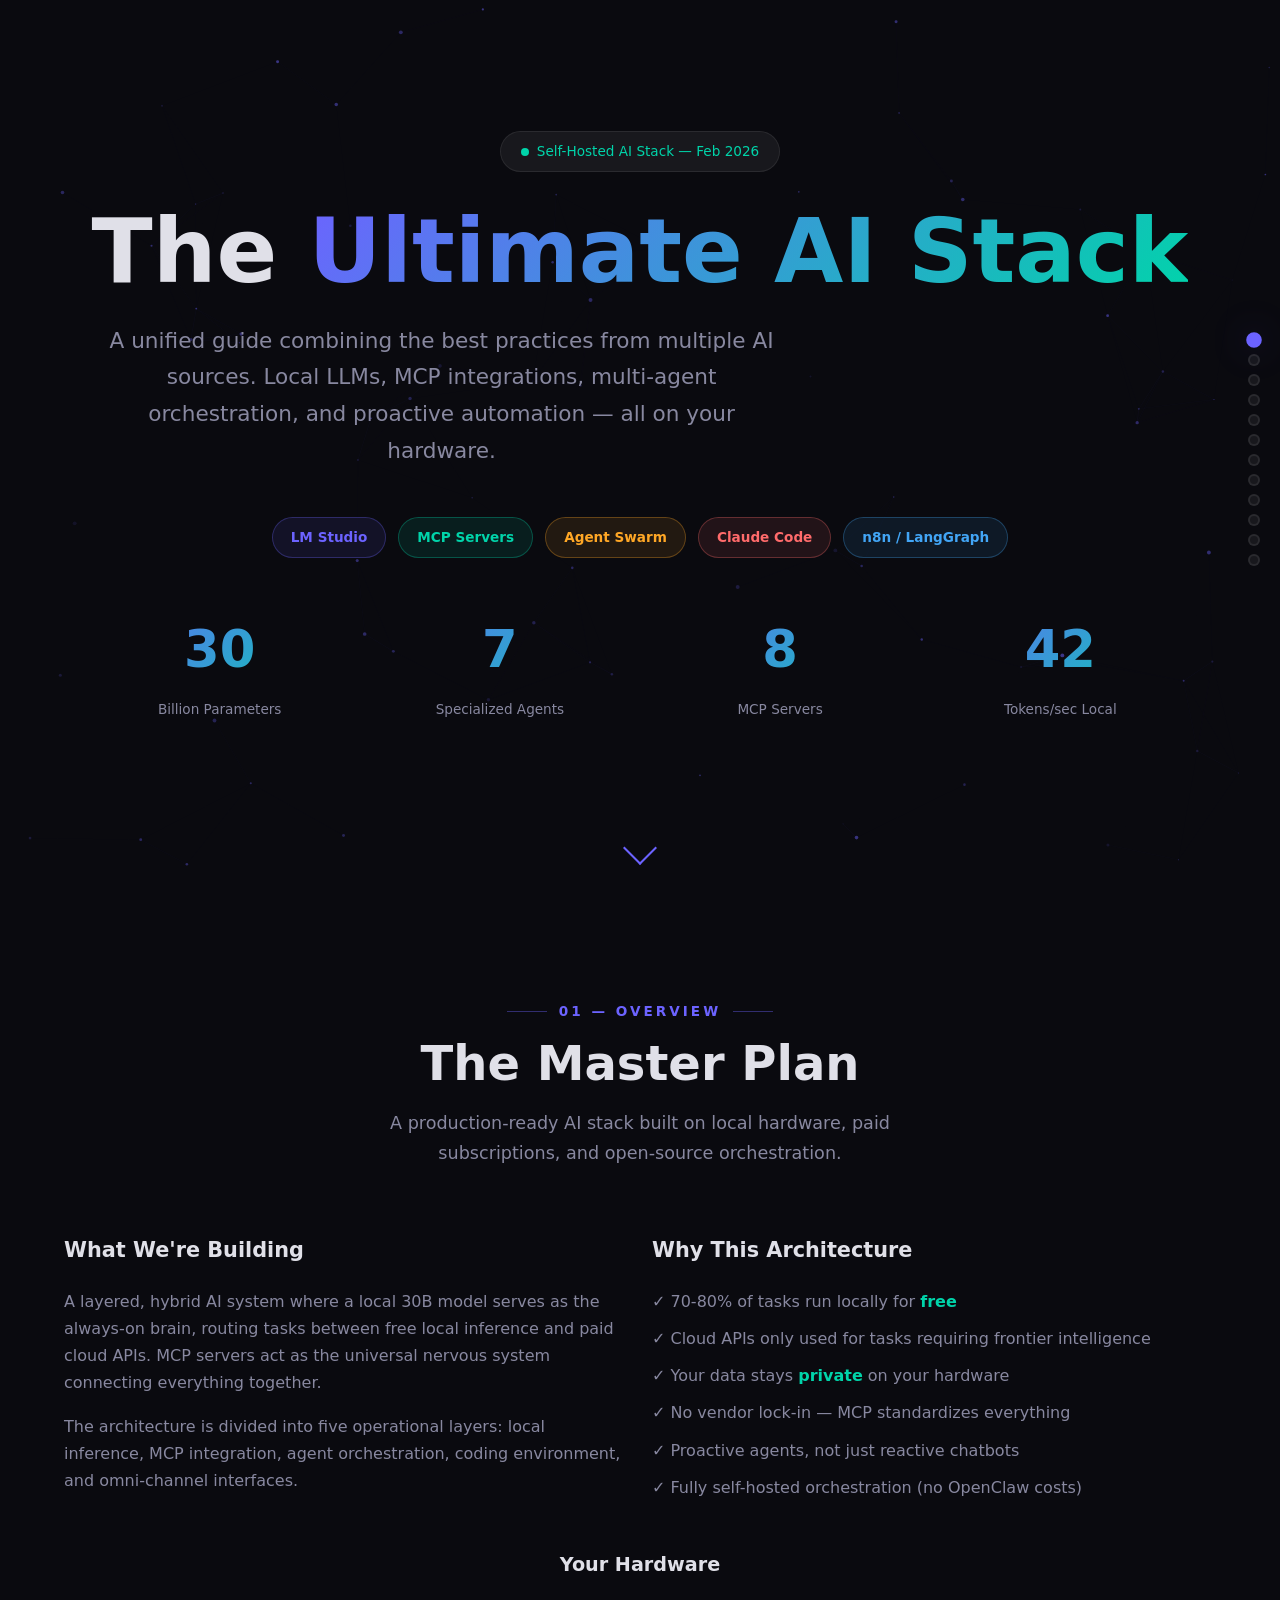
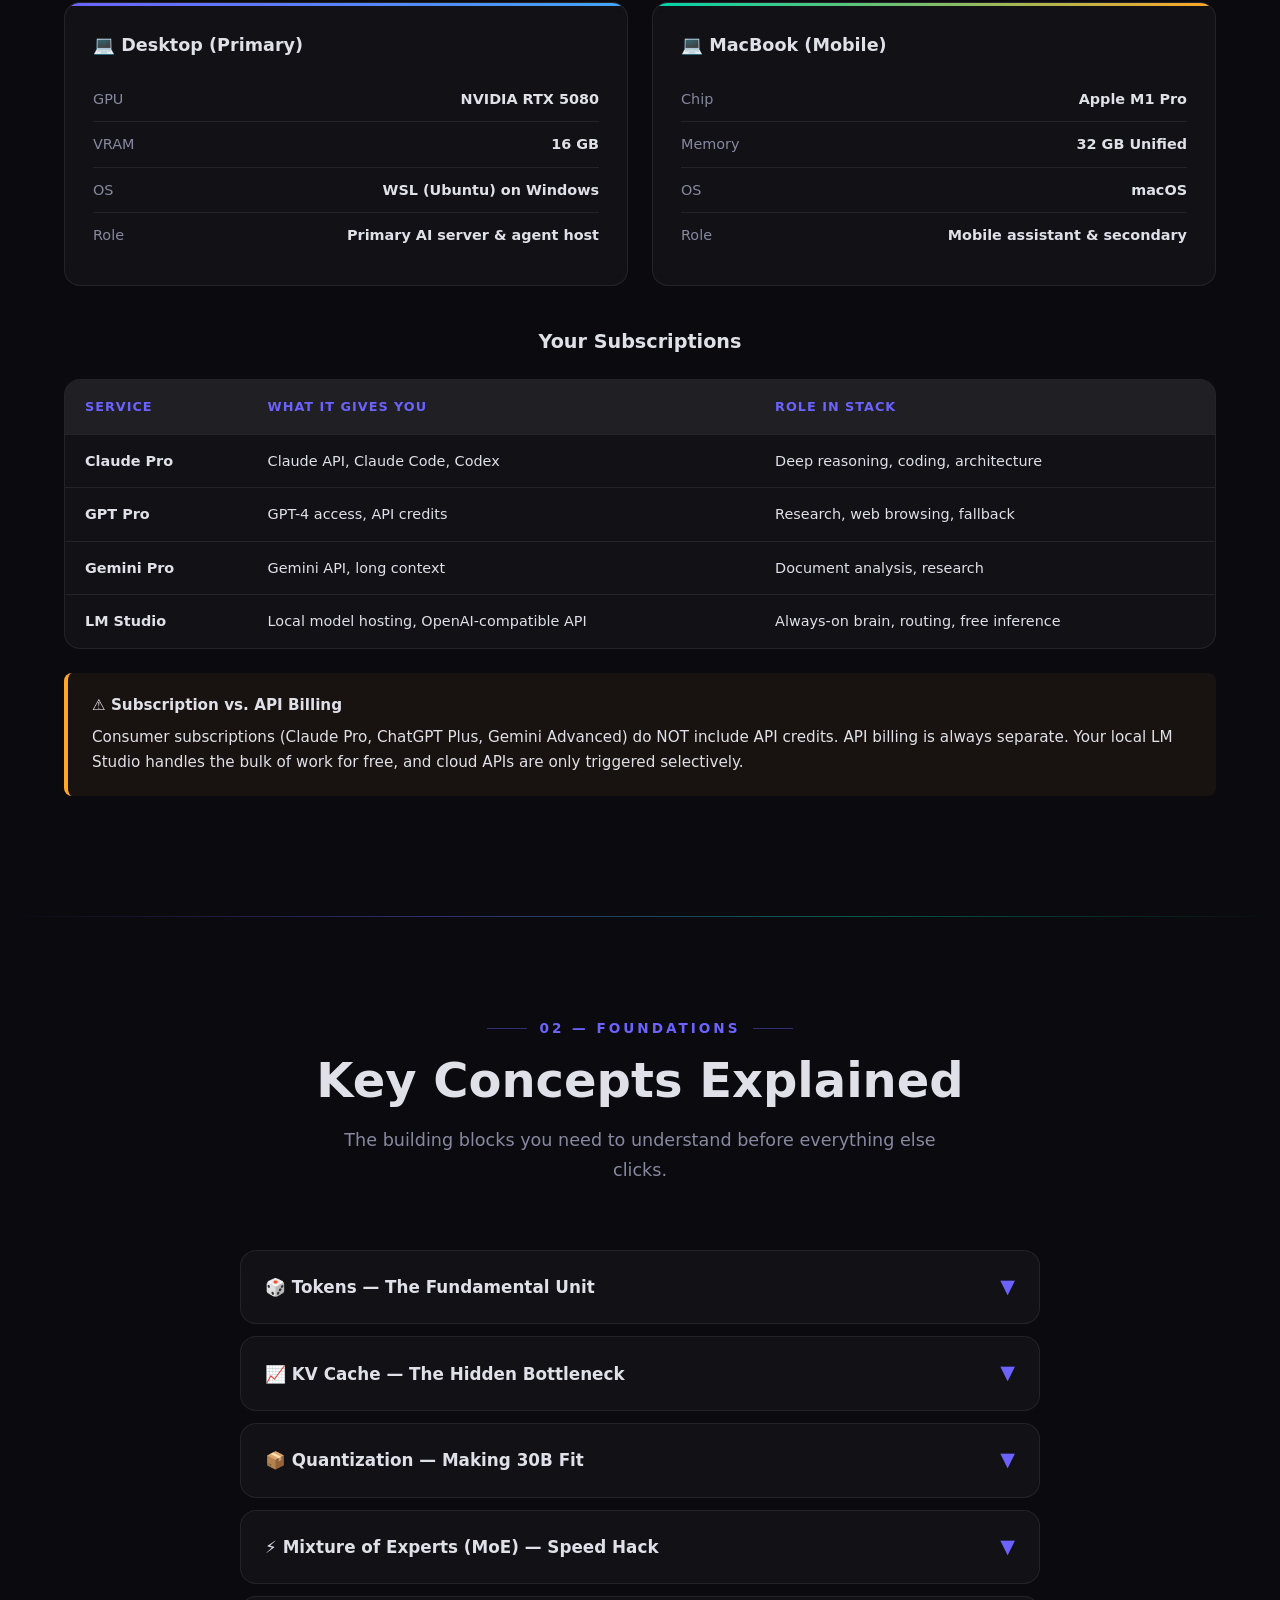
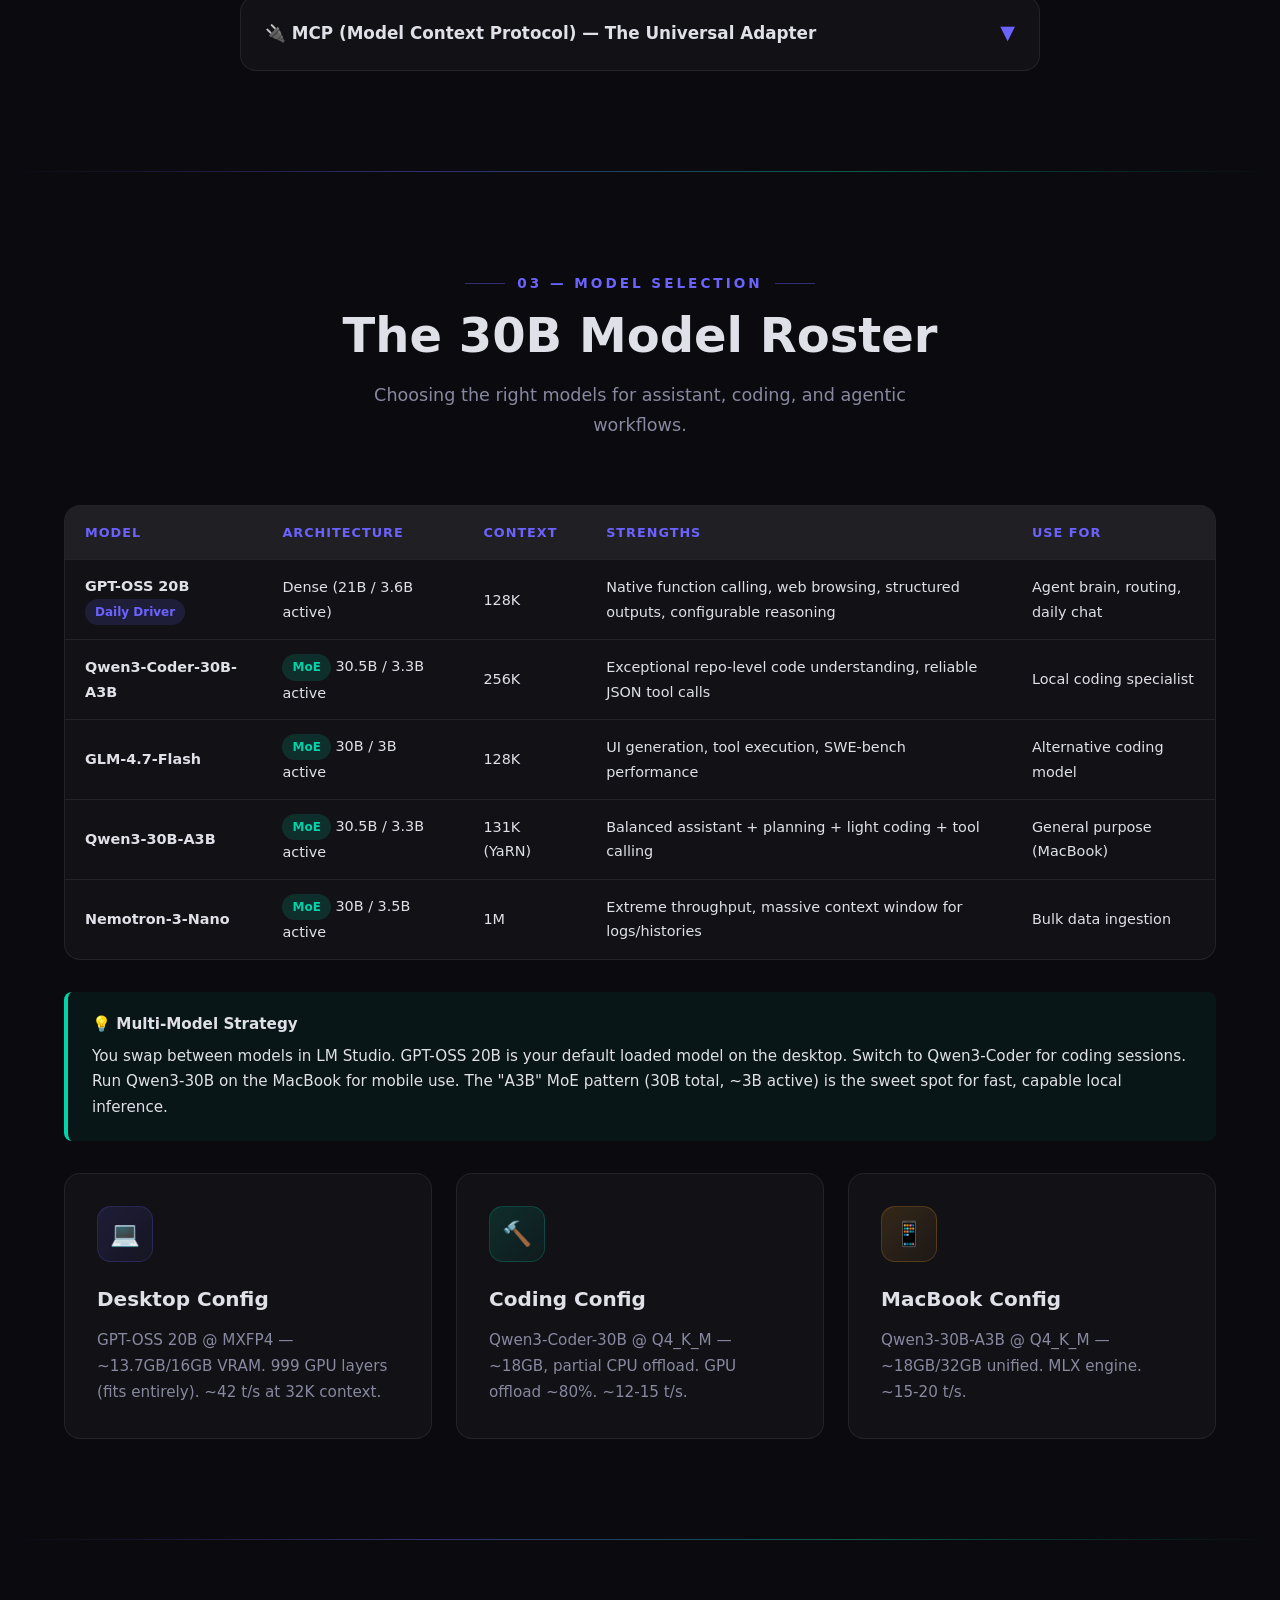
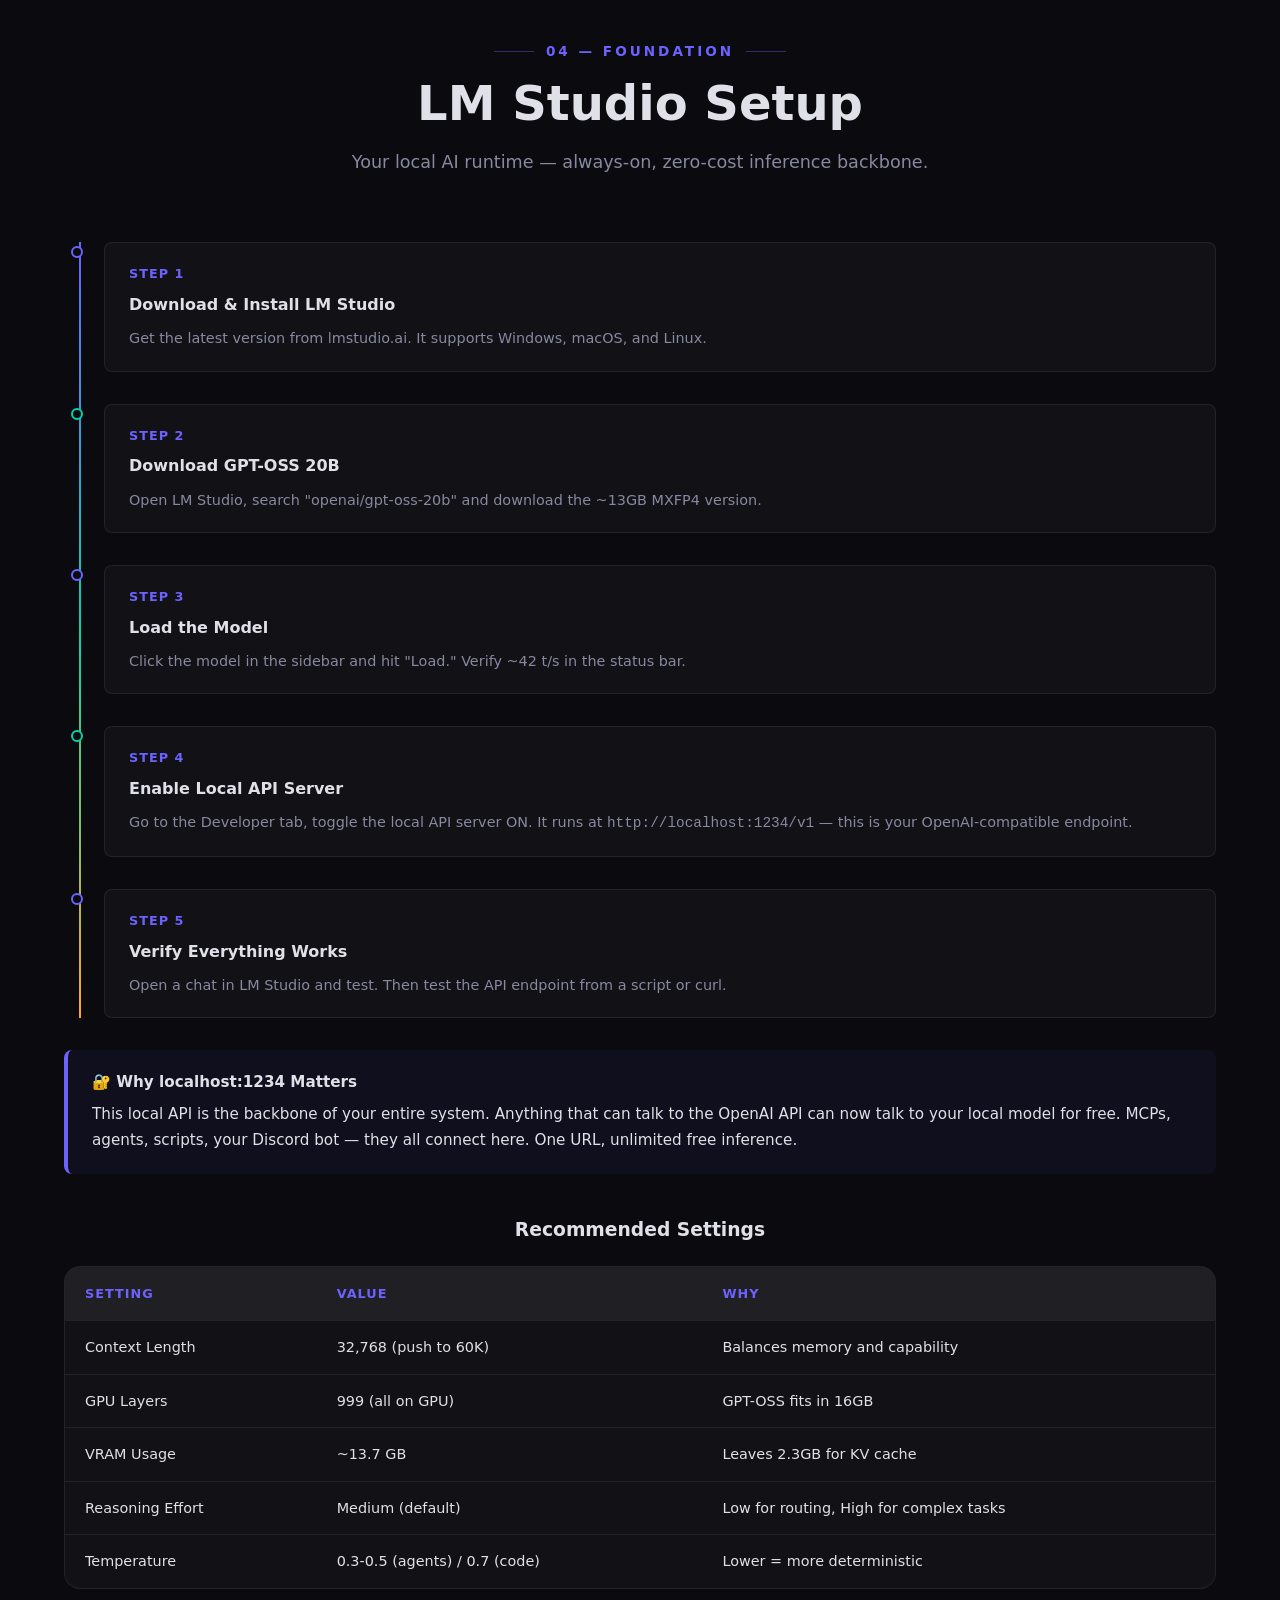
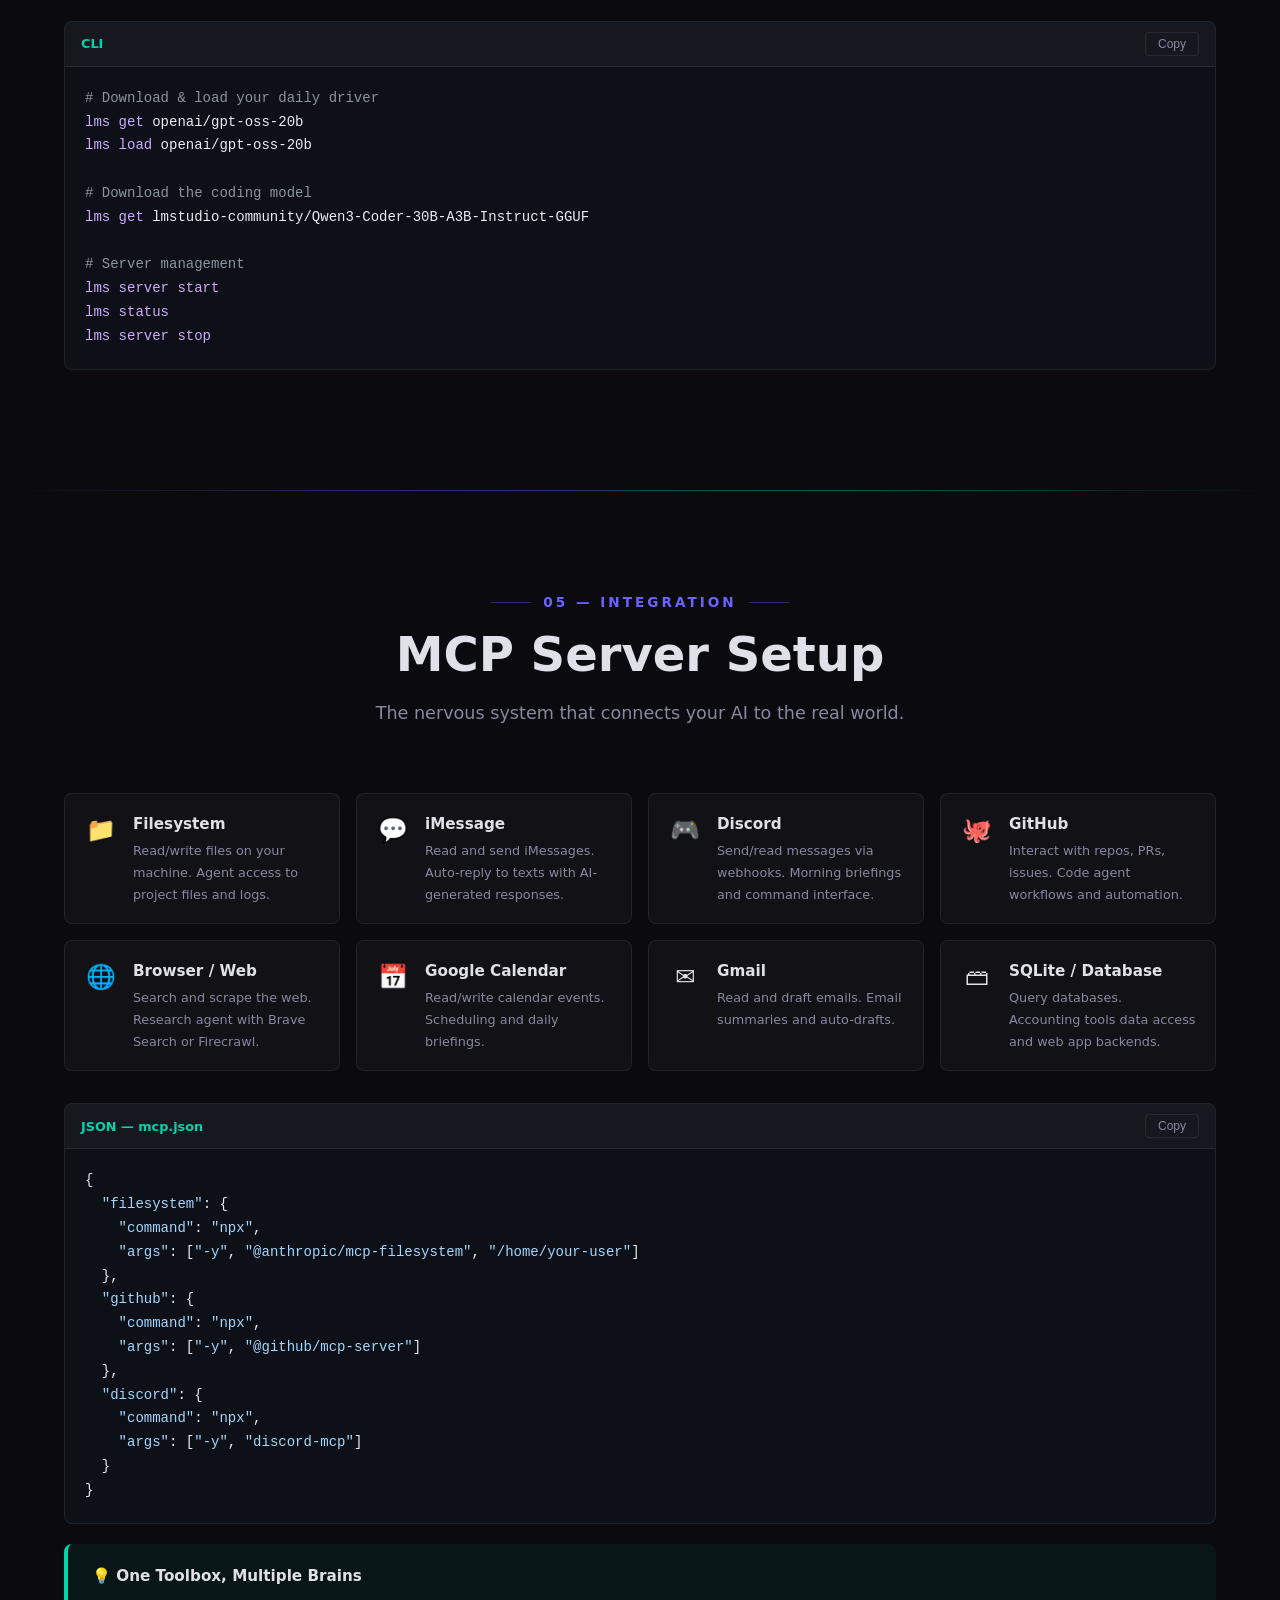
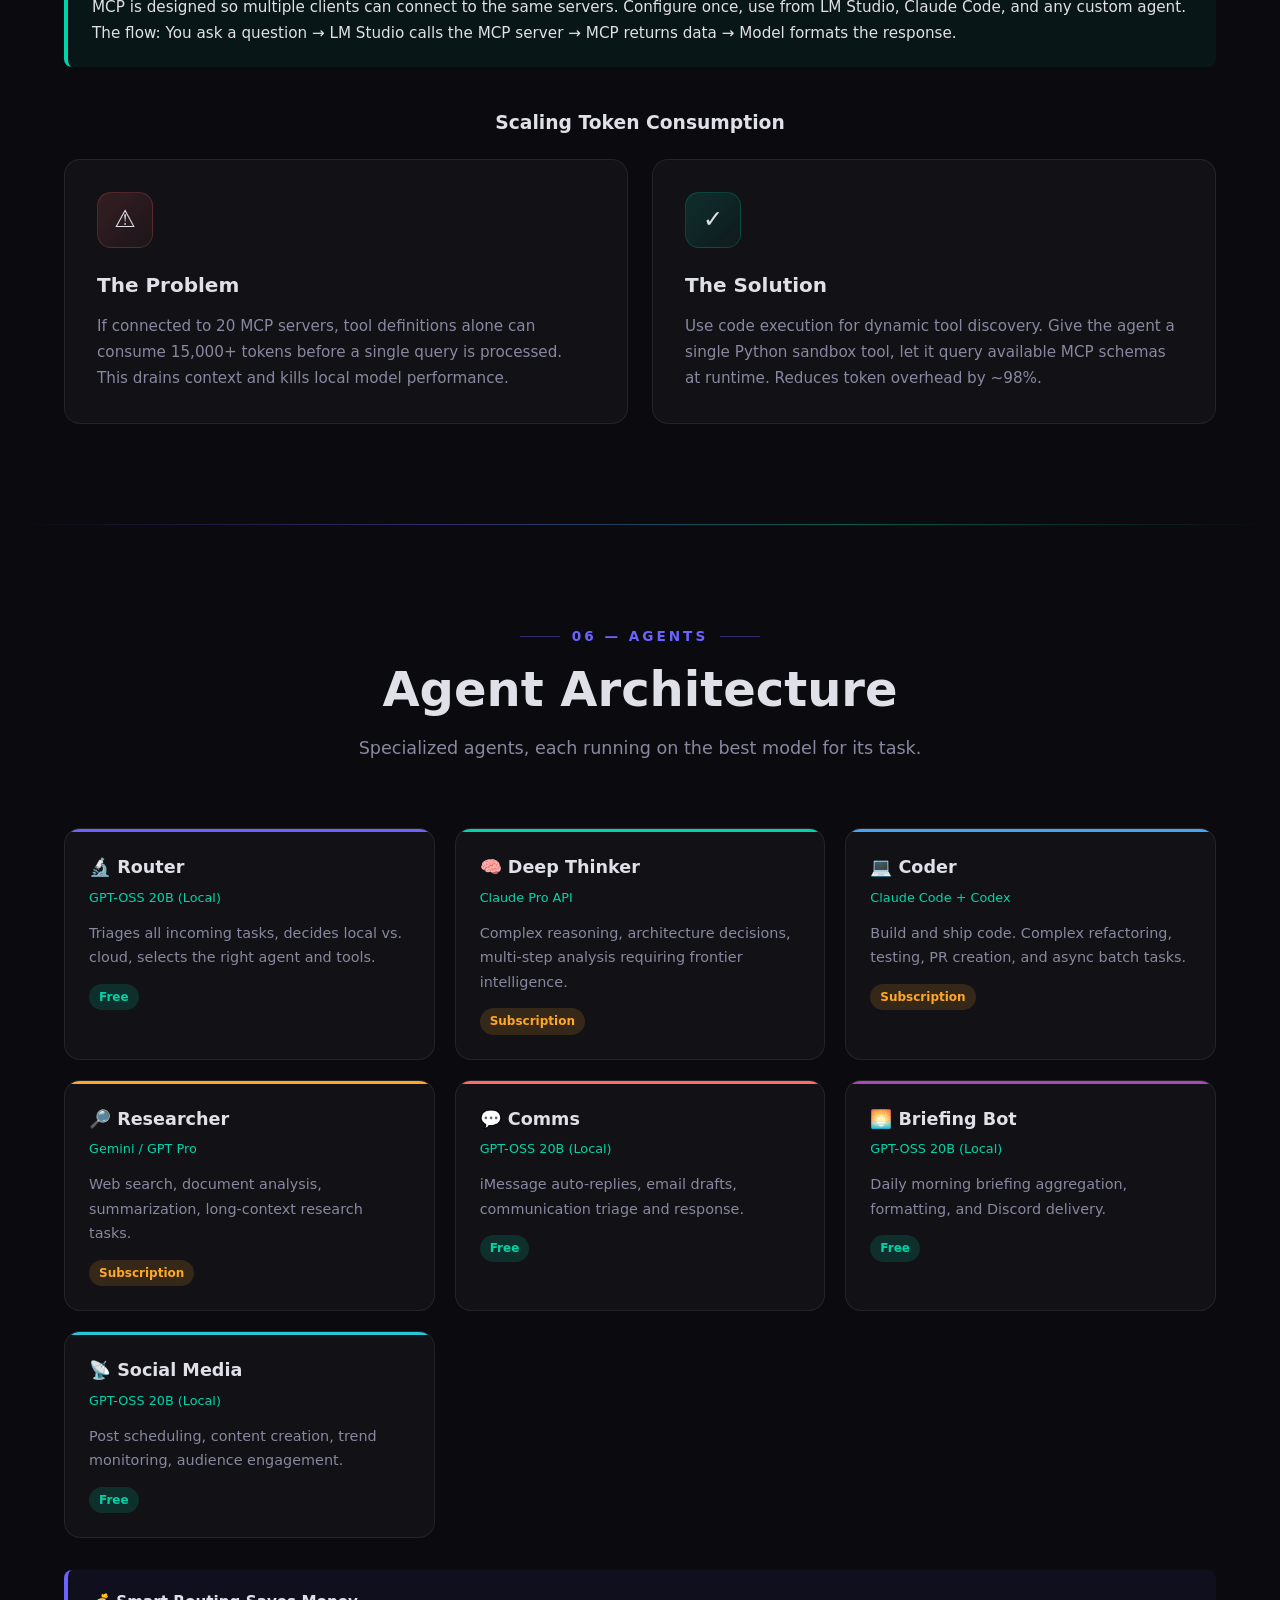
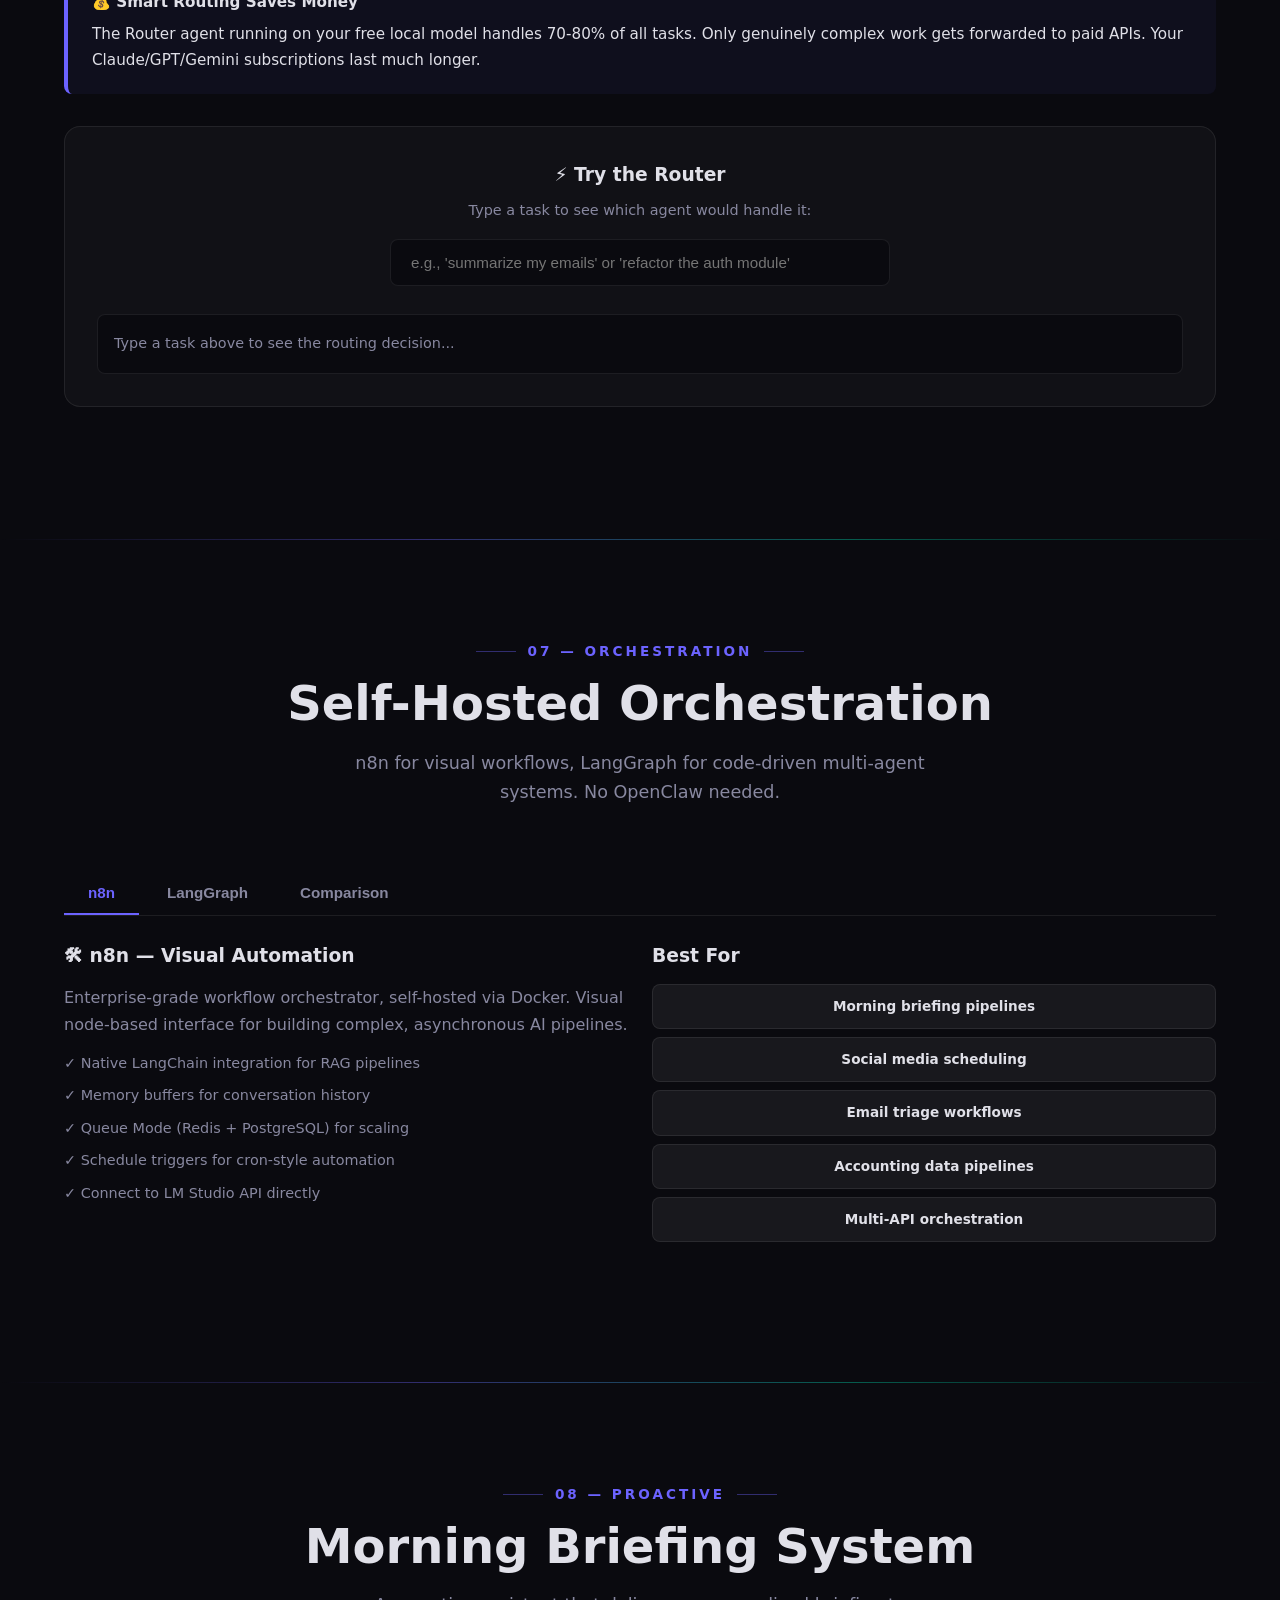
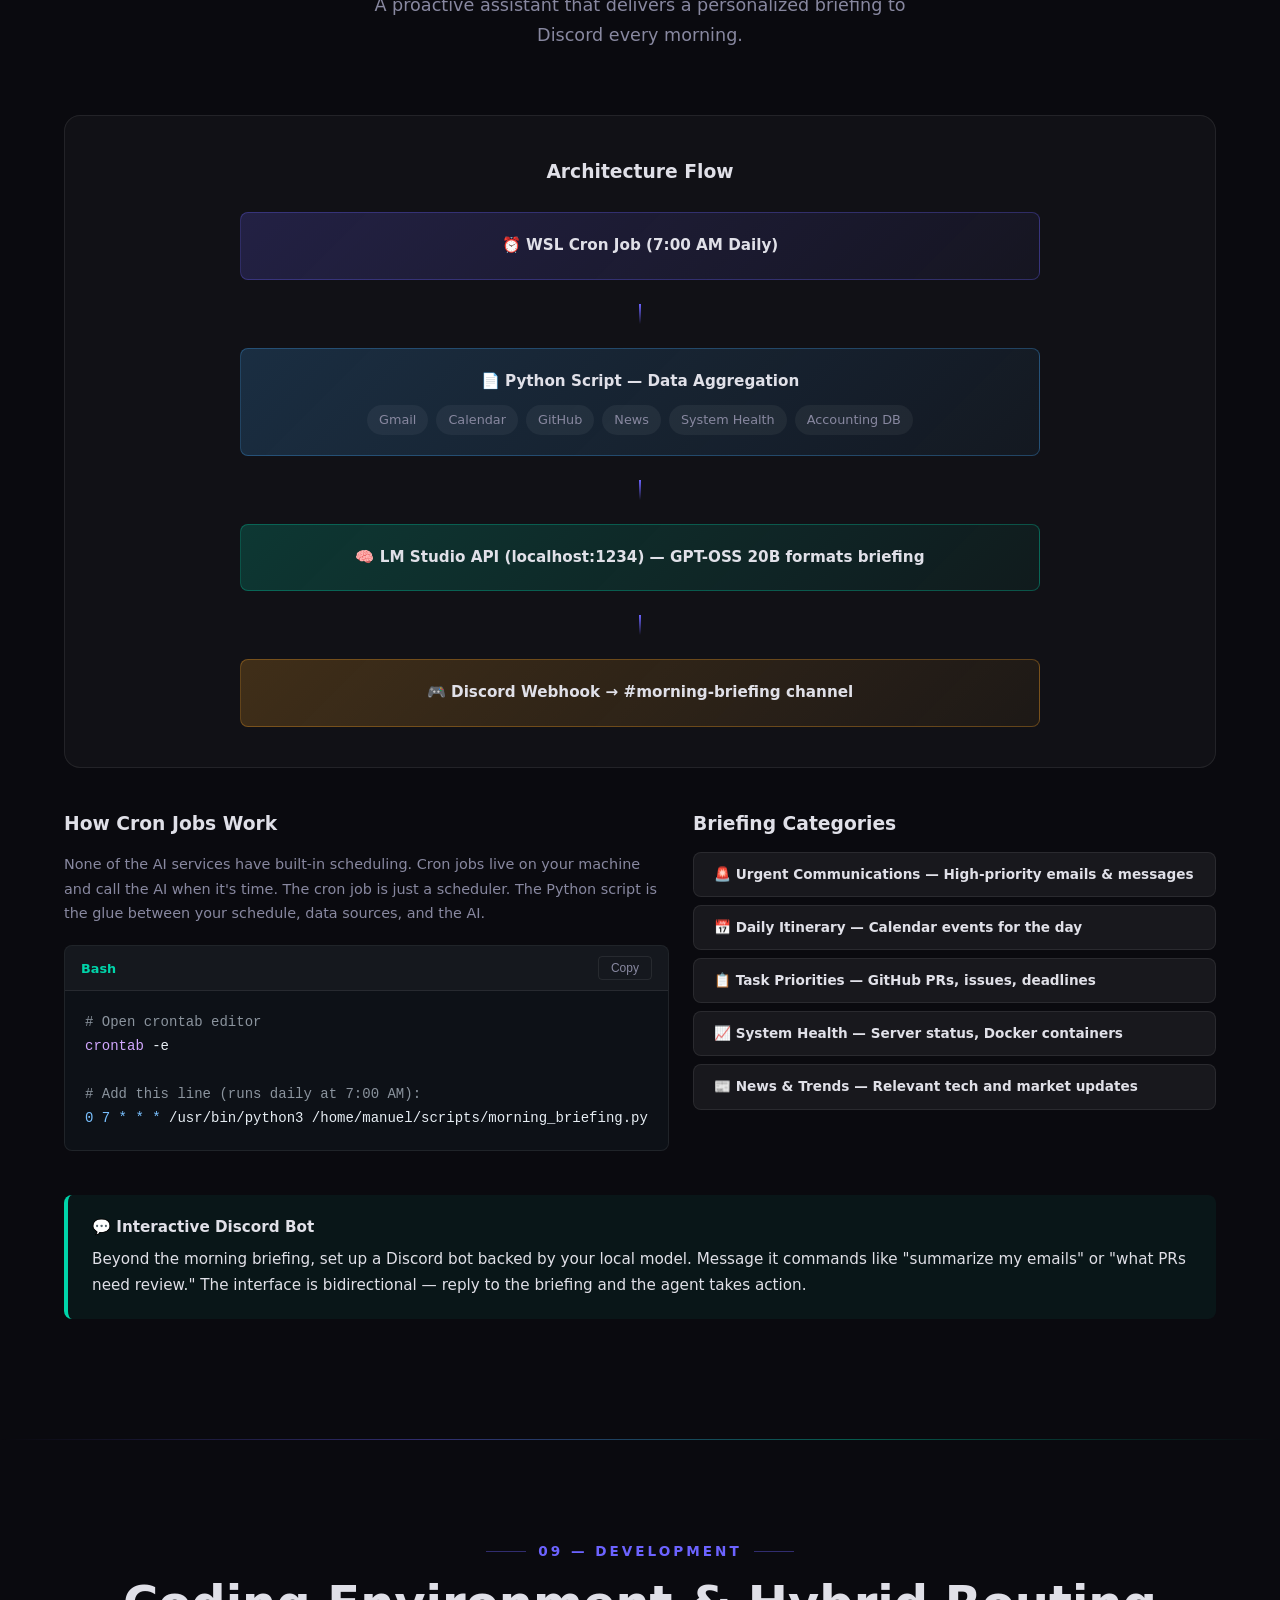
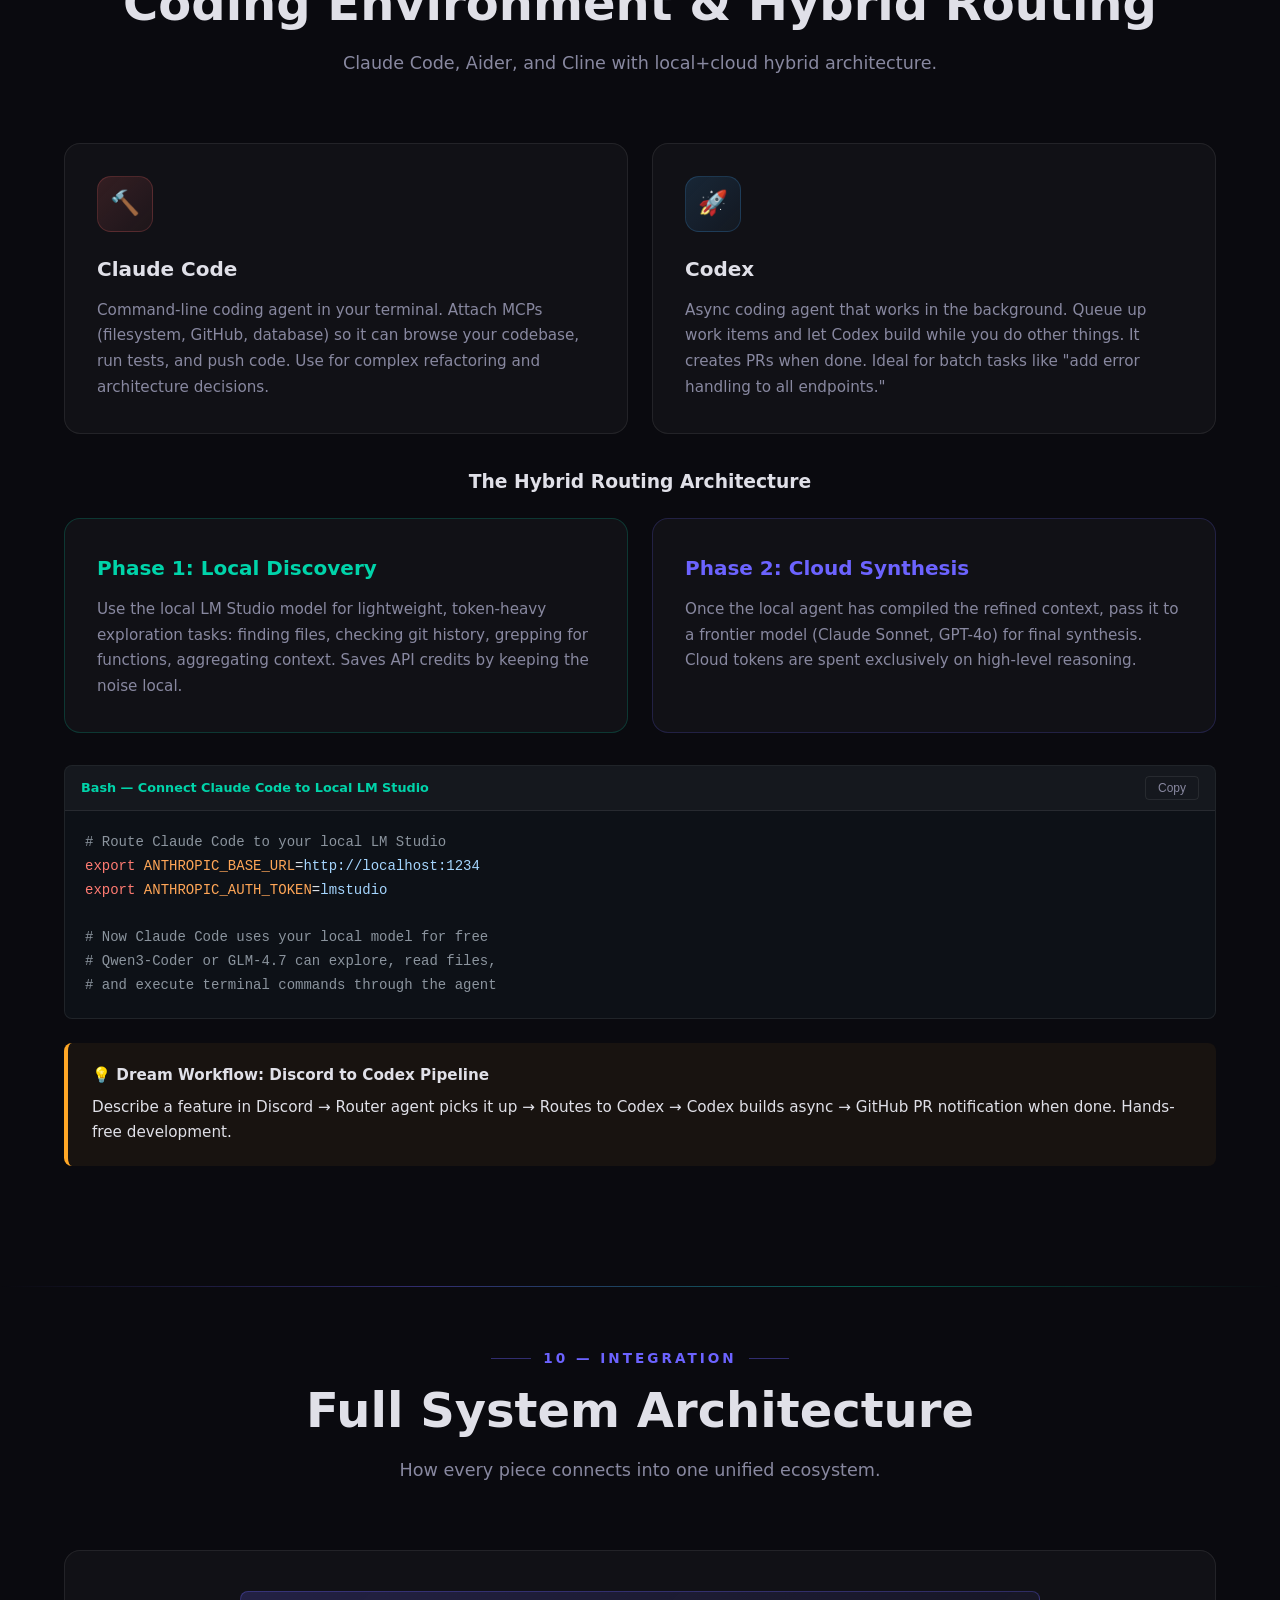
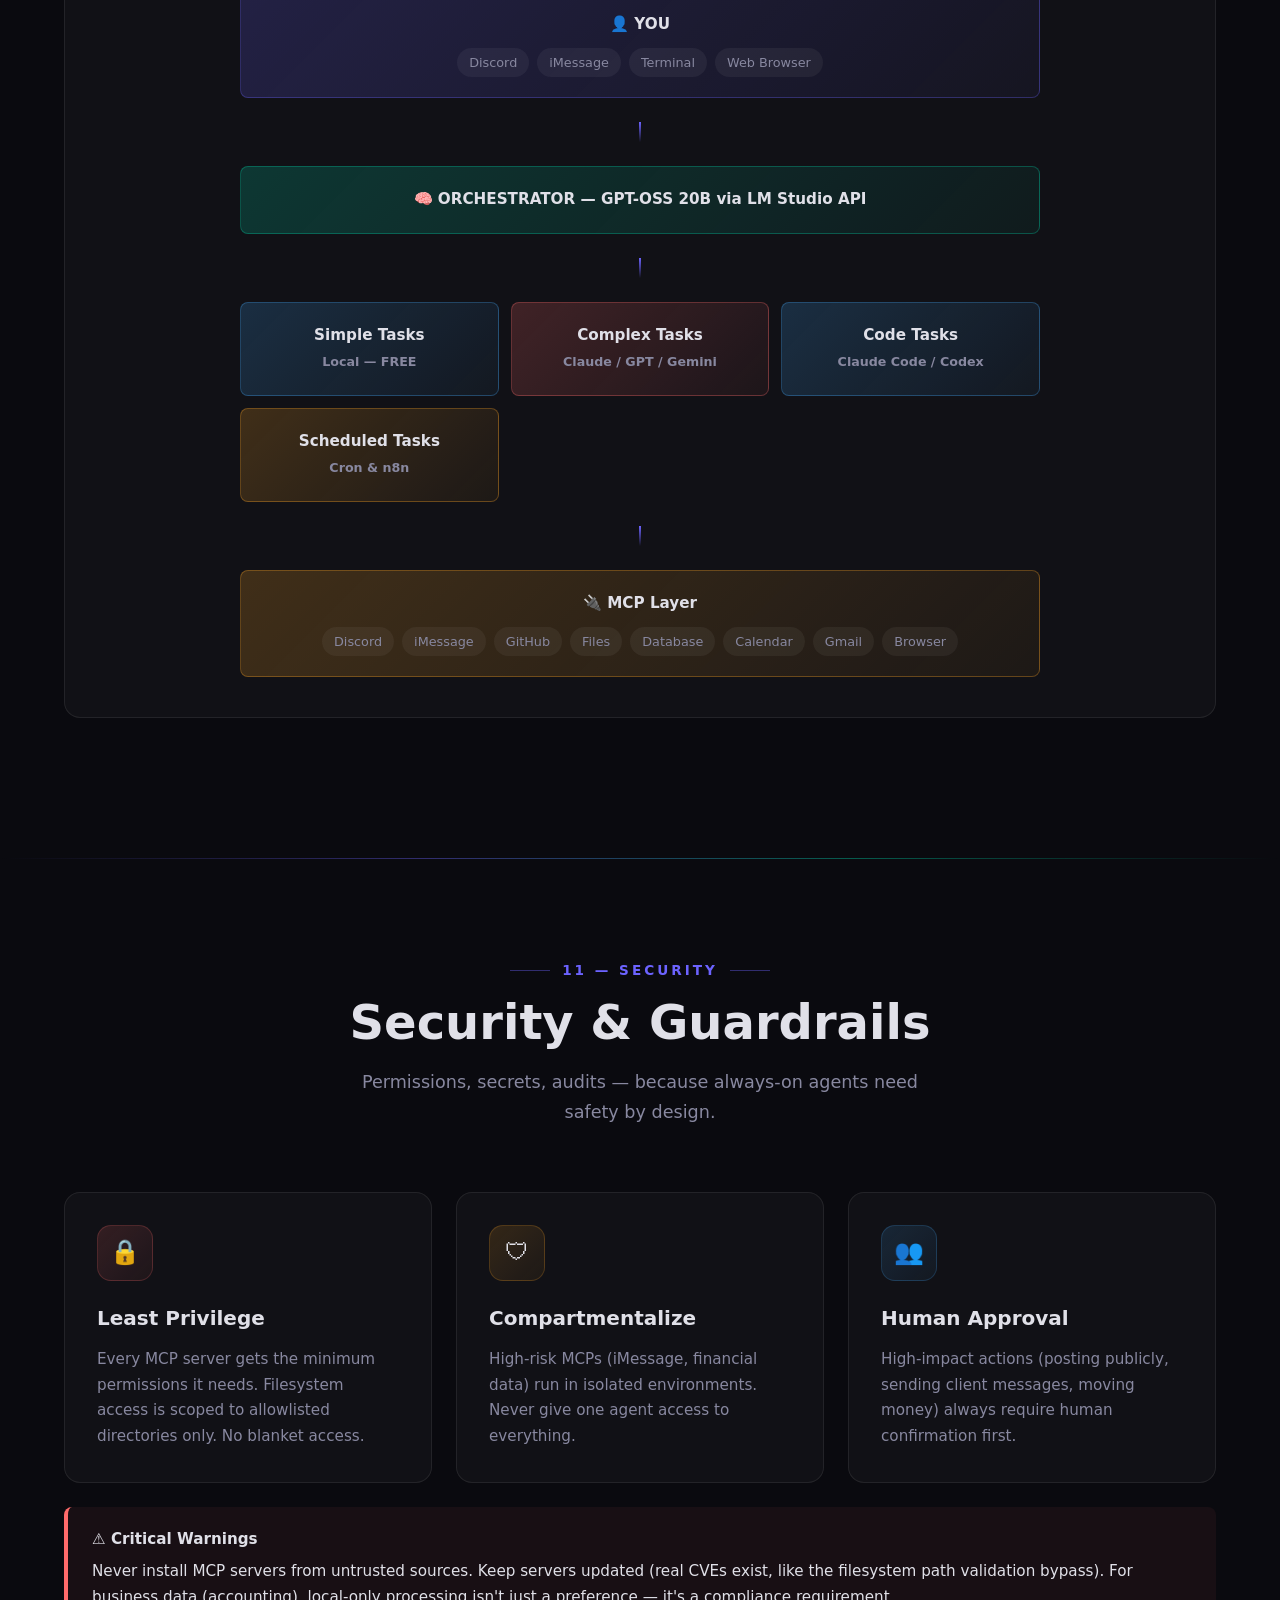
==== index.html @ a130aeb0 "Fixed html file naming preventing viewing" ====
<!DOCTYPE html>
<html lang="en">
<head>
<meta charset="UTF-8">
<meta name="viewport" content="width=device-width, initial-scale=1.0">
<title>The Ultimate AI Stack | LM Studio + MCP + Agents</title>
<style>
/* ===== RESET & BASE ===== */
*, *::before, *::after { margin: 0; padding: 0; box-sizing: border-box; }
:root {
  --bg: #0a0a0f;
  --bg2: #12121a;
  --bg3: #1a1a2e;
  --surface: rgba(255,255,255,0.03);
  --surface2: rgba(255,255,255,0.06);
  --border: rgba(255,255,255,0.08);
  --text: #e0e0e8;
  --text-dim: #8888a0;
  --accent: #6c63ff;
  --accent2: #00d4aa;
  --accent3: #ff6b6b;
  --accent4: #ffa726;
  --accent5: #42a5f5;
  --glow: 0 0 30px rgba(108,99,255,0.3);
  --glow2: 0 0 30px rgba(0,212,170,0.3);
  --radius: 16px;
  --radius-sm: 8px;
  --transition: 0.3s cubic-bezier(0.4, 0, 0.2, 1);
}
html { scroll-behavior: smooth; font-size: 16px; }
body {
  font-family: 'Segoe UI', system-ui, -apple-system, sans-serif;
  background: var(--bg);
  color: var(--text);
  line-height: 1.7;
  overflow-x: hidden;
  -webkit-font-smoothing: antialiased;
}
::selection { background: var(--accent); color: #fff; }
::-webkit-scrollbar { width: 6px; }
::-webkit-scrollbar-track { background: var(--bg); }
::-webkit-scrollbar-thumb { background: var(--accent); border-radius: 3px; }
a { color: var(--accent2); text-decoration: none; transition: var(--transition); }
a:hover { color: #fff; text-shadow: var(--glow2); }

/* ===== PARTICLE CANVAS ===== */
#particles { position: fixed; inset: 0; z-index: 0; pointer-events: none; }

/* ===== PROGRESS BAR ===== */
#progress-bar {
  position: fixed; top: 0; left: 0; height: 3px; z-index: 9999;
  background: linear-gradient(90deg, var(--accent), var(--accent2), var(--accent4));
  transition: width 0.1s linear; width: 0%;
  box-shadow: 0 0 10px var(--accent), 0 0 20px var(--accent2);
}

/* ===== FLOATING NAV ===== */
.nav-float {
  position: fixed; top: 50%; right: 20px; transform: translateY(-50%);
  z-index: 1000; display: flex; flex-direction: column; gap: 8px;
}
.nav-dot {
  width: 12px; height: 12px; border-radius: 50%;
  background: var(--surface2); border: 2px solid var(--border);
  cursor: pointer; transition: var(--transition); position: relative;
}
.nav-dot:hover, .nav-dot.active {
  background: var(--accent); border-color: var(--accent);
  box-shadow: var(--glow); transform: scale(1.3);
}
.nav-dot .nav-label {
  position: absolute; right: 24px; top: 50%; transform: translateY(-50%);
  background: var(--bg3); color: var(--text); padding: 4px 12px;
  border-radius: var(--radius-sm); font-size: 0.75rem; white-space: nowrap;
  opacity: 0; pointer-events: none; transition: var(--transition);
  border: 1px solid var(--border);
}
.nav-dot:hover .nav-label { opacity: 1; }

/* ===== LAYOUT ===== */
.container {
  max-width: 1200px; margin: 0 auto; padding: 0 24px;
  position: relative; z-index: 1;
}
@media (min-width: 2000px) { .container { max-width: 1600px; } }
@media (min-width: 2560px) { .container { max-width: 1920px; } }

/* ===== HERO ===== */
.hero {
  min-height: 100vh; display: flex; flex-direction: column;
  align-items: center; justify-content: center; text-align: center;
  position: relative; padding: 40px 24px;
}
.hero-badge {
  display: inline-flex; align-items: center; gap: 8px;
  background: var(--surface2); border: 1px solid var(--border);
  padding: 8px 20px; border-radius: 100px; font-size: 0.85rem;
  color: var(--accent2); margin-bottom: 32px;
  animation: fadeSlideUp 0.8s ease both 0.2s;
}
.hero-badge .pulse {
  width: 8px; height: 8px; border-radius: 50%;
  background: var(--accent2); animation: pulse 2s infinite;
}
.hero h1 {
  font-size: clamp(2.5rem, 7vw, 6rem); font-weight: 800;
  line-height: 1.05; margin-bottom: 24px;
  animation: fadeSlideUp 0.8s ease both 0.4s;
}
.hero h1 .gradient-text {
  background: linear-gradient(135deg, var(--accent), var(--accent2), var(--accent4));
  -webkit-background-clip: text; -webkit-text-fill-color: transparent;
  background-size: 200% 200%; animation: gradientShift 4s ease infinite;
}
.hero .subtitle {
  font-size: clamp(1rem, 2vw, 1.35rem); color: var(--text-dim);
  max-width: 700px; margin-bottom: 48px;
  animation: fadeSlideUp 0.8s ease both 0.6s;
}
.hero-chips {
  display: flex; flex-wrap: wrap; gap: 12px; justify-content: center;
  margin-bottom: 48px; animation: fadeSlideUp 0.8s ease both 0.8s;
}
.chip {
  padding: 8px 18px; border-radius: 100px; font-size: 0.85rem;
  font-weight: 600; border: 1px solid; cursor: default;
  transition: var(--transition);
}
.chip:hover { transform: translateY(-2px); }
.chip--purple { background: rgba(108,99,255,0.1); border-color: rgba(108,99,255,0.3); color: var(--accent); }
.chip--green { background: rgba(0,212,170,0.1); border-color: rgba(0,212,170,0.3); color: var(--accent2); }
.chip--orange { background: rgba(255,167,38,0.1); border-color: rgba(255,167,38,0.3); color: var(--accent4); }
.chip--red { background: rgba(255,107,107,0.1); border-color: rgba(255,107,107,0.3); color: var(--accent3); }
.chip--blue { background: rgba(66,165,245,0.1); border-color: rgba(66,165,245,0.3); color: var(--accent5); }

.scroll-indicator {
  animation: fadeSlideUp 0.8s ease both 1s;
  position: absolute; bottom: 40px;
}
.scroll-arrow {
  width: 24px; height: 24px; border-right: 2px solid var(--accent);
  border-bottom: 2px solid var(--accent); transform: rotate(45deg);
  animation: bounce 2s infinite;
}

/* ===== SECTIONS ===== */
section { padding: 100px 0; position: relative; }
.section-header {
  text-align: center; margin-bottom: 64px;
}
.section-number {
  font-size: 0.85rem; font-weight: 700; color: var(--accent);
  letter-spacing: 3px; text-transform: uppercase; margin-bottom: 12px;
  display: flex; align-items: center; justify-content: center; gap: 12px;
}
.section-number::before, .section-number::after {
  content: ''; width: 40px; height: 1px; background: var(--accent); opacity: 0.4;
}
.section-title {
  font-size: clamp(1.8rem, 4vw, 3rem); font-weight: 800;
  margin-bottom: 16px; line-height: 1.2;
}
.section-desc {
  font-size: 1.1rem; color: var(--text-dim); max-width: 600px; margin: 0 auto;
}

/* ===== CARDS ===== */
.card {
  background: var(--surface); border: 1px solid var(--border);
  border-radius: var(--radius); padding: 32px; position: relative;
  overflow: hidden; transition: var(--transition);
}
.card::before {
  content: ''; position: absolute; inset: 0;
  background: radial-gradient(600px circle at var(--mx, 50%) var(--my, 50%),
    rgba(108,99,255,0.06), transparent 40%);
  opacity: 0; transition: opacity 0.3s;
}
.card:hover::before { opacity: 1; }
.card:hover {
  border-color: rgba(108,99,255,0.2);
  transform: translateY(-4px);
  box-shadow: 0 20px 60px rgba(0,0,0,0.3);
}

/* ===== GRID LAYOUTS ===== */
.grid-2 { display: grid; grid-template-columns: repeat(2, 1fr); gap: 24px; }
.grid-3 { display: grid; grid-template-columns: repeat(3, 1fr); gap: 24px; }
.grid-4 { display: grid; grid-template-columns: repeat(4, 1fr); gap: 24px; }
@media (max-width: 1024px) {
  .grid-3 { grid-template-columns: repeat(2, 1fr); }
  .grid-4 { grid-template-columns: repeat(2, 1fr); }
}
@media (max-width: 640px) {
  .grid-2, .grid-3, .grid-4 { grid-template-columns: 1fr; }
}

/* ===== ICON BADGES ===== */
.icon-badge {
  width: 56px; height: 56px; border-radius: 14px;
  display: flex; align-items: center; justify-content: center;
  font-size: 1.5rem; margin-bottom: 20px;
  background: linear-gradient(135deg, rgba(108,99,255,0.15), rgba(108,99,255,0.05));
  border: 1px solid rgba(108,99,255,0.2);
}
.icon-badge--green {
  background: linear-gradient(135deg, rgba(0,212,170,0.15), rgba(0,212,170,0.05));
  border-color: rgba(0,212,170,0.2);
}
.icon-badge--orange {
  background: linear-gradient(135deg, rgba(255,167,38,0.15), rgba(255,167,38,0.05));
  border-color: rgba(255,167,38,0.2);
}
.icon-badge--red {
  background: linear-gradient(135deg, rgba(255,107,107,0.15), rgba(255,107,107,0.05));
  border-color: rgba(255,107,107,0.2);
}
.icon-badge--blue {
  background: linear-gradient(135deg, rgba(66,165,245,0.15), rgba(66,165,245,0.05));
  border-color: rgba(66,165,245,0.2);
}

.card h3 { font-size: 1.25rem; font-weight: 700; margin-bottom: 12px; }
.card p { color: var(--text-dim); font-size: 0.95rem; }

/* ===== TABLE OF CONTENTS ===== */
.toc-grid {
  display: grid; grid-template-columns: repeat(auto-fit, minmax(280px, 1fr));
  gap: 16px; margin-top: 32px;
}
.toc-item {
  display: flex; align-items: center; gap: 16px; padding: 16px 20px;
  background: var(--surface); border: 1px solid var(--border);
  border-radius: var(--radius-sm); cursor: pointer;
  transition: var(--transition); text-decoration: none; color: var(--text);
}
.toc-item:hover {
  border-color: var(--accent); background: var(--surface2);
  transform: translateX(6px); color: #fff;
}
.toc-num {
  font-size: 1.5rem; font-weight: 800; color: var(--accent);
  min-width: 40px; text-align: center;
}
.toc-label { font-weight: 600; font-size: 0.95rem; }

/* ===== HARDWARE / SPECS ===== */
.spec-grid { display: grid; grid-template-columns: repeat(auto-fit, minmax(300px, 1fr)); gap: 24px; }
.spec-card {
  background: var(--surface); border: 1px solid var(--border);
  border-radius: var(--radius); padding: 28px; position: relative; overflow: hidden;
}
.spec-card::after {
  content: ''; position: absolute; top: 0; left: 0; right: 0; height: 3px;
}
.spec-card--desktop::after { background: linear-gradient(90deg, var(--accent), var(--accent5)); }
.spec-card--macbook::after { background: linear-gradient(90deg, var(--accent2), var(--accent4)); }
.spec-card h4 {
  font-size: 1.1rem; font-weight: 700; margin-bottom: 16px;
  display: flex; align-items: center; gap: 10px;
}
.spec-row {
  display: flex; justify-content: space-between; padding: 10px 0;
  border-bottom: 1px solid var(--border); font-size: 0.9rem;
}
.spec-row:last-child { border-bottom: none; }
.spec-label { color: var(--text-dim); }
.spec-value { font-weight: 600; color: var(--text); }

/* ===== CONCEPT EXPLAINERS ===== */
.concept-card {
  background: var(--surface); border: 1px solid var(--border);
  border-radius: var(--radius); overflow: hidden;
  transition: var(--transition);
}
.concept-header {
  padding: 20px 24px; cursor: pointer;
  display: flex; align-items: center; justify-content: space-between;
  font-weight: 700; font-size: 1.05rem;
  transition: var(--transition);
}
.concept-header:hover { background: var(--surface2); }
.concept-arrow {
  transition: transform 0.3s; font-size: 1.2rem; color: var(--accent);
}
.concept-card.open .concept-arrow { transform: rotate(180deg); }
.concept-body {
  max-height: 0; overflow: hidden; transition: max-height 0.5s cubic-bezier(0.4,0,0.2,1);
  padding: 0 24px;
}
.concept-card.open .concept-body { max-height: 600px; padding: 0 24px 24px; }
.concept-body p { color: var(--text-dim); font-size: 0.95rem; margin-bottom: 12px; }
.concept-highlight {
  background: rgba(108,99,255,0.08); border-left: 3px solid var(--accent);
  padding: 12px 16px; border-radius: 0 8px 8px 0; margin: 12px 0;
  font-size: 0.9rem;
}

/* ===== MODEL COMPARISON ===== */
.model-table-wrap {
  overflow-x: auto; border-radius: var(--radius);
  border: 1px solid var(--border); background: var(--surface);
}
.model-table {
  width: 100%; border-collapse: collapse; font-size: 0.9rem;
}
.model-table th {
  padding: 16px 20px; text-align: left; font-weight: 700;
  background: var(--surface2); border-bottom: 1px solid var(--border);
  color: var(--accent); font-size: 0.8rem; text-transform: uppercase;
  letter-spacing: 1px; position: sticky; top: 0;
}
.model-table td {
  padding: 14px 20px; border-bottom: 1px solid var(--border);
}
.model-table tr:last-child td { border-bottom: none; }
.model-table tr:hover td { background: var(--surface2); }
.model-table .badge {
  display: inline-block; padding: 3px 10px; border-radius: 100px;
  font-size: 0.75rem; font-weight: 600;
}
.badge--moe { background: rgba(0,212,170,0.15); color: var(--accent2); }
.badge--dense { background: rgba(255,167,38,0.15); color: var(--accent4); }
.badge--star { background: rgba(108,99,255,0.15); color: var(--accent); }

/* ===== ARCHITECTURE DIAGRAM ===== */
.arch-diagram {
  background: var(--surface); border: 1px solid var(--border);
  border-radius: var(--radius); padding: 40px; margin: 40px 0;
  position: relative; overflow: hidden;
}
.arch-layers {
  display: flex; flex-direction: column; gap: 24px; align-items: center;
}
.arch-layer {
  width: 100%; max-width: 800px; padding: 20px 28px;
  border-radius: var(--radius-sm); text-align: center;
  font-weight: 600; font-size: 0.95rem;
  position: relative; transition: var(--transition);
  cursor: default;
}
.arch-layer:hover { transform: scale(1.02); }
.arch-layer--you {
  background: linear-gradient(135deg, rgba(108,99,255,0.2), rgba(108,99,255,0.05));
  border: 1px solid rgba(108,99,255,0.3);
}
.arch-layer--orch {
  background: linear-gradient(135deg, rgba(0,212,170,0.2), rgba(0,212,170,0.05));
  border: 1px solid rgba(0,212,170,0.3);
}
.arch-layer--mcp {
  background: linear-gradient(135deg, rgba(255,167,38,0.2), rgba(255,167,38,0.05));
  border: 1px solid rgba(255,167,38,0.3);
}
.arch-layer--agents {
  background: linear-gradient(135deg, rgba(66,165,245,0.2), rgba(66,165,245,0.05));
  border: 1px solid rgba(66,165,245,0.3);
}
.arch-layer--cloud {
  background: linear-gradient(135deg, rgba(255,107,107,0.2), rgba(255,107,107,0.05));
  border: 1px solid rgba(255,107,107,0.3);
}
.arch-connector {
  width: 2px; height: 20px;
  background: linear-gradient(180deg, var(--accent), transparent);
  margin: 0 auto;
}
.arch-sub {
  display: flex; flex-wrap: wrap; gap: 8px; justify-content: center;
  margin-top: 10px;
}
.arch-sub-item {
  padding: 4px 12px; background: rgba(255,255,255,0.05);
  border-radius: 100px; font-size: 0.8rem; font-weight: 500;
  color: var(--text-dim);
}

/* ===== CODE BLOCKS ===== */
.code-block {
  background: #0d1117; border: 1px solid var(--border);
  border-radius: var(--radius-sm); overflow: hidden; margin: 20px 0;
}
.code-header {
  display: flex; justify-content: space-between; align-items: center;
  padding: 10px 16px; background: rgba(255,255,255,0.03);
  border-bottom: 1px solid var(--border); font-size: 0.8rem;
}
.code-lang { color: var(--accent2); font-weight: 600; }
.code-copy {
  background: none; border: 1px solid var(--border); color: var(--text-dim);
  padding: 4px 12px; border-radius: 4px; cursor: pointer;
  font-size: 0.75rem; transition: var(--transition);
}
.code-copy:hover { border-color: var(--accent); color: var(--accent); }
.code-copy.copied { border-color: var(--accent2); color: var(--accent2); }
pre {
  padding: 20px; overflow-x: auto; font-family: 'Cascadia Code', 'Fira Code', monospace;
  font-size: 0.875rem; line-height: 1.7; color: #e6edf3;
}
.code-kw { color: #ff7b72; }
.code-str { color: #a5d6ff; }
.code-cm { color: #8b949e; }
.code-fn { color: #d2a8ff; }
.code-num { color: #79c0ff; }
.code-var { color: #ffa657; }

/* ===== AGENT CARDS ===== */
.agent-grid { display: grid; grid-template-columns: repeat(auto-fit, minmax(280px, 1fr)); gap: 20px; }
.agent-card {
  background: var(--surface); border: 1px solid var(--border);
  border-radius: var(--radius); padding: 24px; transition: var(--transition);
  position: relative; overflow: hidden;
}
.agent-card::before {
  content: ''; position: absolute; top: 0; left: 0; right: 0; height: 3px;
}
.agent-card:nth-child(1)::before { background: var(--accent); }
.agent-card:nth-child(2)::before { background: var(--accent2); }
.agent-card:nth-child(3)::before { background: var(--accent5); }
.agent-card:nth-child(4)::before { background: var(--accent4); }
.agent-card:nth-child(5)::before { background: var(--accent3); }
.agent-card:nth-child(6)::before { background: #ab47bc; }
.agent-card:nth-child(7)::before { background: #26c6da; }
.agent-card:hover { transform: translateY(-4px); border-color: rgba(255,255,255,0.12); }
.agent-name { font-weight: 700; font-size: 1.1rem; margin-bottom: 4px; }
.agent-model { font-size: 0.8rem; color: var(--accent2); margin-bottom: 12px; }
.agent-desc { font-size: 0.9rem; color: var(--text-dim); margin-bottom: 12px; }
.agent-cost {
  display: inline-block; padding: 3px 10px; border-radius: 100px;
  font-size: 0.75rem; font-weight: 600;
}
.agent-cost--free { background: rgba(0,212,170,0.15); color: var(--accent2); }
.agent-cost--paid { background: rgba(255,167,38,0.15); color: var(--accent4); }

/* ===== TIMELINE ===== */
.timeline { position: relative; padding-left: 40px; }
.timeline::before {
  content: ''; position: absolute; left: 15px; top: 0; bottom: 0;
  width: 2px; background: linear-gradient(180deg, var(--accent), var(--accent2), var(--accent4));
}
.timeline-item { position: relative; margin-bottom: 32px; }
.timeline-dot {
  position: absolute; left: -33px; top: 4px; width: 12px; height: 12px;
  border-radius: 50%; border: 2px solid var(--accent);
  background: var(--bg); z-index: 1;
}
.timeline-item:nth-child(even) .timeline-dot { border-color: var(--accent2); }
.timeline-content {
  background: var(--surface); border: 1px solid var(--border);
  border-radius: var(--radius-sm); padding: 20px 24px;
}
.timeline-step {
  font-size: 0.8rem; color: var(--accent); font-weight: 700;
  letter-spacing: 1px; margin-bottom: 6px;
}
.timeline-title { font-weight: 700; margin-bottom: 8px; }
.timeline-desc { font-size: 0.9rem; color: var(--text-dim); }

/* ===== QUANT TABLE ===== */
.quant-bar {
  height: 8px; border-radius: 4px; background: var(--surface2);
  overflow: hidden; margin-top: 8px;
}
.quant-fill {
  height: 100%; border-radius: 4px; transition: width 1.5s ease;
}

/* ===== TABS ===== */
.tabs { margin: 40px 0; }
.tab-header {
  display: flex; gap: 4px; margin-bottom: 24px; overflow-x: auto;
  border-bottom: 1px solid var(--border); padding-bottom: 0;
}
.tab-btn {
  padding: 12px 24px; background: none; border: none;
  color: var(--text-dim); font-size: 0.95rem; font-weight: 600;
  cursor: pointer; position: relative; transition: var(--transition);
  white-space: nowrap; border-bottom: 2px solid transparent;
}
.tab-btn:hover { color: var(--text); }
.tab-btn.active { color: var(--accent); border-bottom-color: var(--accent); }
.tab-panel { display: none; animation: fadeIn 0.4s ease; }
.tab-panel.active { display: block; }

/* ===== CALLOUT BOXES ===== */
.callout {
  padding: 20px 24px; border-radius: var(--radius-sm);
  margin: 20px 0; border-left: 4px solid;
  font-size: 0.95rem;
}
.callout--tip {
  background: rgba(0,212,170,0.06); border-color: var(--accent2); color: var(--text);
}
.callout--warn {
  background: rgba(255,167,38,0.06); border-color: var(--accent4);
}
.callout--danger {
  background: rgba(255,107,107,0.06); border-color: var(--accent3);
}
.callout--info {
  background: rgba(108,99,255,0.06); border-color: var(--accent);
}
.callout strong { display: block; margin-bottom: 6px; }

/* ===== FLOW DIAGRAM ===== */
.flow-row {
  display: flex; align-items: center; justify-content: center;
  flex-wrap: wrap; gap: 12px; margin: 16px 0;
}
.flow-box {
  padding: 10px 20px; border-radius: var(--radius-sm);
  background: var(--surface2); border: 1px solid var(--border);
  font-size: 0.85rem; font-weight: 600; text-align: center;
  transition: var(--transition); min-width: 120px;
}
.flow-box:hover { border-color: var(--accent); transform: scale(1.05); }
.flow-arrow { color: var(--accent); font-size: 1.2rem; }

/* ===== ANIMATED REVEAL ===== */
.reveal {
  opacity: 0; transform: translateY(40px);
  transition: opacity 0.8s ease, transform 0.8s ease;
}
.reveal.visible { opacity: 1; transform: translateY(0); }
.reveal-left {
  opacity: 0; transform: translateX(-40px);
  transition: opacity 0.8s ease, transform 0.8s ease;
}
.reveal-left.visible { opacity: 1; transform: translateX(0); }
.reveal-right {
  opacity: 0; transform: translateX(40px);
  transition: opacity 0.8s ease, transform 0.8s ease;
}
.reveal-right.visible { opacity: 1; transform: translateX(0); }
.reveal-scale {
  opacity: 0; transform: scale(0.9);
  transition: opacity 0.8s ease, transform 0.8s ease;
}
.reveal-scale.visible { opacity: 1; transform: scale(1); }

/* staggered children */
.stagger > * { transition-delay: calc(var(--i, 0) * 0.1s); }

/* ===== STAT COUNTER ===== */
.stat-grid { display: grid; grid-template-columns: repeat(4, 1fr); gap: 24px; margin: 48px 0; }
.stat-card { text-align: center; }
.stat-num {
  font-size: clamp(2rem, 4vw, 3.5rem); font-weight: 800;
  background: linear-gradient(135deg, var(--accent), var(--accent2));
  -webkit-background-clip: text; -webkit-text-fill-color: transparent;
}
.stat-label { font-size: 0.85rem; color: var(--text-dim); margin-top: 4px; }
@media (max-width: 640px) {
  .stat-grid { grid-template-columns: repeat(2, 1fr); }
}

/* ===== INTERACTIVE SWITCH ===== */
.switch-group {
  display: flex; gap: 8px; background: var(--surface);
  padding: 4px; border-radius: 100px; border: 1px solid var(--border);
  width: fit-content; margin: 0 auto 32px;
}
.switch-btn {
  padding: 8px 24px; border: none; background: none;
  color: var(--text-dim); font-size: 0.9rem; font-weight: 600;
  border-radius: 100px; cursor: pointer; transition: var(--transition);
}
.switch-btn.active { background: var(--accent); color: #fff; }

/* ===== MCP SERVER LIST ===== */
.mcp-grid { display: grid; grid-template-columns: repeat(auto-fit, minmax(250px, 1fr)); gap: 16px; }
.mcp-item {
  display: flex; align-items: flex-start; gap: 14px; padding: 18px;
  background: var(--surface); border: 1px solid var(--border);
  border-radius: var(--radius-sm); transition: var(--transition);
}
.mcp-item:hover { border-color: var(--accent); transform: translateY(-2px); }
.mcp-icon {
  font-size: 1.5rem; min-width: 36px; height: 36px;
  display: flex; align-items: center; justify-content: center;
}
.mcp-name { font-weight: 700; font-size: 0.95rem; }
.mcp-desc { font-size: 0.8rem; color: var(--text-dim); margin-top: 2px; }

/* ===== FOOTER ===== */
footer {
  padding: 60px 0 40px; border-top: 1px solid var(--border);
  text-align: center; color: var(--text-dim); font-size: 0.85rem;
}
footer .footer-logo {
  font-size: 1.5rem; font-weight: 800; margin-bottom: 12px;
  background: linear-gradient(135deg, var(--accent), var(--accent2));
  -webkit-background-clip: text; -webkit-text-fill-color: transparent;
}

/* ===== ANIMATIONS ===== */
@keyframes fadeSlideUp {
  from { opacity: 0; transform: translateY(30px); }
  to { opacity: 1; transform: translateY(0); }
}
@keyframes fadeIn {
  from { opacity: 0; }
  to { opacity: 1; }
}
@keyframes gradientShift {
  0%, 100% { background-position: 0% 50%; }
  50% { background-position: 100% 50%; }
}
@keyframes pulse {
  0%, 100% { opacity: 1; transform: scale(1); }
  50% { opacity: 0.5; transform: scale(1.5); }
}
@keyframes bounce {
  0%, 20%, 50%, 80%, 100% { transform: rotate(45deg) translateY(0); }
  40% { transform: rotate(45deg) translateY(-10px); }
  60% { transform: rotate(45deg) translateY(-5px); }
}
@keyframes float {
  0%, 100% { transform: translateY(0); }
  50% { transform: translateY(-10px); }
}
@keyframes glow-pulse {
  0%, 100% { box-shadow: 0 0 5px rgba(108,99,255,0.3); }
  50% { box-shadow: 0 0 20px rgba(108,99,255,0.6), 0 0 40px rgba(108,99,255,0.2); }
}

/* ===== RESPONSIVE ===== */
@media (max-width: 768px) {
  .nav-float { display: none; }
  section { padding: 60px 0; }
  .container { padding: 0 16px; }
  .hero h1 { font-size: 2.2rem; }
  .arch-diagram { padding: 20px; }
  .tab-header { gap: 0; }
  .tab-btn { padding: 10px 16px; font-size: 0.85rem; }
}
@media (min-width: 2000px) {
  html { font-size: 18px; }
  .grid-3 { grid-template-columns: repeat(3, 1fr); }
  .grid-4 { grid-template-columns: repeat(4, 1fr); }
}
@media (min-width: 2560px) {
  html { font-size: 20px; }
  .agent-grid { grid-template-columns: repeat(4, 1fr); }
}

/* ===== BACK TO TOP ===== */
.back-top {
  position: fixed; bottom: 30px; right: 30px; width: 48px; height: 48px;
  border-radius: 50%; background: var(--accent); color: #fff;
  display: flex; align-items: center; justify-content: center;
  cursor: pointer; border: none; font-size: 1.2rem; z-index: 1000;
  opacity: 0; transform: translateY(20px); transition: var(--transition);
  box-shadow: 0 4px 20px rgba(108,99,255,0.4);
}
.back-top.visible { opacity: 1; transform: translateY(0); }
.back-top:hover { transform: translateY(-4px); box-shadow: 0 8px 30px rgba(108,99,255,0.6); }

/* ===== GLOW DIVIDER ===== */
.glow-divider {
  height: 1px; border: none; margin: 0;
  background: linear-gradient(90deg, transparent, var(--accent), var(--accent2), transparent);
  opacity: 0.4;
}

/* ===== SEARCH BAR ===== */
.search-wrap {
  max-width: 500px; margin: 0 auto 40px; position: relative;
}
.search-input {
  width: 100%; padding: 14px 20px 14px 48px;
  background: var(--surface); border: 1px solid var(--border);
  border-radius: 100px; color: var(--text); font-size: 0.95rem;
  outline: none; transition: var(--transition);
}
.search-input:focus { border-color: var(--accent); box-shadow: var(--glow); }
.search-icon {
  position: absolute; left: 18px; top: 50%; transform: translateY(-50%);
  color: var(--text-dim); font-size: 1.1rem;
}

/* ===== QUICK-REF COMMAND ===== */
.cmd-list { display: flex; flex-direction: column; gap: 8px; }
.cmd-item {
  display: flex; align-items: center; gap: 16px; padding: 12px 16px;
  background: var(--surface); border: 1px solid var(--border);
  border-radius: var(--radius-sm); font-family: 'Cascadia Code', monospace;
  font-size: 0.85rem; transition: var(--transition);
}
.cmd-item:hover { border-color: var(--accent); }
.cmd-label {
  font-family: 'Segoe UI', sans-serif; color: var(--text-dim);
  font-size: 0.8rem; min-width: 140px;
}

/* ===== TOOLTIP ===== */
[data-tooltip] {
  position: relative; cursor: help;
}
[data-tooltip]::after {
  content: attr(data-tooltip); position: absolute; bottom: 100%;
  left: 50%; transform: translateX(-50%) translateY(-4px);
  background: var(--bg3); color: var(--text); padding: 6px 12px;
  border-radius: 6px; font-size: 0.75rem; white-space: nowrap;
  opacity: 0; pointer-events: none; transition: var(--transition);
  border: 1px solid var(--border); z-index: 10;
}
[data-tooltip]:hover::after { opacity: 1; transform: translateX(-50%) translateY(-8px); }

/* ===== INTERACTIVE ROUTING DEMO ===== */
.routing-demo {
  background: var(--surface); border: 1px solid var(--border);
  border-radius: var(--radius); padding: 32px; margin: 32px 0;
  text-align: center;
}
.routing-input {
  width: 100%; max-width: 500px; padding: 14px 20px;
  background: var(--bg); border: 1px solid var(--border);
  border-radius: var(--radius-sm); color: var(--text); font-size: 0.95rem;
  outline: none; transition: var(--transition); margin-bottom: 16px;
}
.routing-input:focus { border-color: var(--accent); }
.routing-result {
  padding: 16px; border-radius: var(--radius-sm);
  background: var(--bg); border: 1px solid var(--border);
  min-height: 60px; margin-top: 12px; text-align: left;
  font-size: 0.9rem;
}

/* mobile hamburger toc */
.mobile-toc-btn {
  display: none; position: fixed; bottom: 30px; left: 30px;
  width: 48px; height: 48px; border-radius: 50%;
  background: var(--accent2); color: #fff; border: none;
  font-size: 1.2rem; cursor: pointer; z-index: 1000;
  box-shadow: 0 4px 20px rgba(0,212,170,0.4);
}
@media (max-width: 768px) {
  .mobile-toc-btn { display: flex; align-items: center; justify-content: center; }
}
</style>
</head>
<body>

<!-- Progress Bar -->
<div id="progress-bar"></div>

<!-- Particle Background -->
<canvas id="particles"></canvas>

<!-- Floating Nav -->
<nav class="nav-float" id="navFloat">
  <div class="nav-dot" data-section="hero"><span class="nav-label">Home</span></div>
  <div class="nav-dot" data-section="overview"><span class="nav-label">Overview</span></div>
  <div class="nav-dot" data-section="concepts"><span class="nav-label">Concepts</span></div>
  <div class="nav-dot" data-section="models"><span class="nav-label">Models</span></div>
  <div class="nav-dot" data-section="lmstudio"><span class="nav-label">LM Studio</span></div>
  <div class="nav-dot" data-section="mcp"><span class="nav-label">MCP</span></div>
  <div class="nav-dot" data-section="agents"><span class="nav-label">Agents</span></div>
  <div class="nav-dot" data-section="orchestration"><span class="nav-label">Orchestration</span></div>
  <div class="nav-dot" data-section="briefing"><span class="nav-label">Briefing</span></div>
  <div class="nav-dot" data-section="coding"><span class="nav-label">Coding</span></div>
  <div class="nav-dot" data-section="security"><span class="nav-label">Security</span></div>
  <div class="nav-dot" data-section="quickref"><span class="nav-label">Quick Ref</span></div>
</nav>

<!-- Back to Top -->
<button class="back-top" id="backTop" aria-label="Back to top">&#8593;</button>

<!-- Mobile TOC Button -->
<button class="mobile-toc-btn" id="mobileTocBtn" aria-label="Table of contents">&#9776;</button>

<!-- ==================== HERO ==================== -->
<header class="hero" id="hero">
  <div class="container">
    <div class="hero-badge"><span class="pulse"></span> Self-Hosted AI Stack &mdash; Feb 2026</div>
    <h1>The <span class="gradient-text">Ultimate AI Stack</span></h1>
    <p class="subtitle">
      A unified guide combining the best practices from multiple AI sources. Local LLMs, MCP integrations, multi-agent orchestration, and proactive automation &mdash; all on your hardware.
    </p>
    <div class="hero-chips">
      <span class="chip chip--purple">LM Studio</span>
      <span class="chip chip--green">MCP Servers</span>
      <span class="chip chip--orange">Agent Swarm</span>
      <span class="chip chip--red">Claude Code</span>
      <span class="chip chip--blue">n8n / LangGraph</span>
    </div>
    <div class="stat-grid reveal">
      <div class="stat-card">
        <div class="stat-num" data-count="30">0</div>
        <div class="stat-label">Billion Parameters</div>
      </div>
      <div class="stat-card">
        <div class="stat-num" data-count="7">0</div>
        <div class="stat-label">Specialized Agents</div>
      </div>
      <div class="stat-card">
        <div class="stat-num" data-count="8">0</div>
        <div class="stat-label">MCP Servers</div>
      </div>
      <div class="stat-card">
        <div class="stat-num" data-count="42">0</div>
        <div class="stat-label">Tokens/sec Local</div>
      </div>
    </div>
  </div>
  <div class="scroll-indicator">
    <div class="scroll-arrow"></div>
  </div>
</header>

<!-- ==================== OVERVIEW ==================== -->
<section id="overview">
  <div class="container">
    <div class="section-header reveal">
      <div class="section-number">01 &mdash; Overview</div>
      <h2 class="section-title">The Master Plan</h2>
      <p class="section-desc">A production-ready AI stack built on local hardware, paid subscriptions, and open-source orchestration.</p>
    </div>

    <div class="grid-2 reveal" style="margin-bottom:48px">
      <div>
        <h3 style="font-size:1.3rem;font-weight:700;margin-bottom:20px">What We're Building</h3>
        <p style="color:var(--text-dim);margin-bottom:16px">A layered, hybrid AI system where a local 30B model serves as the always-on brain, routing tasks between free local inference and paid cloud APIs. MCP servers act as the universal nervous system connecting everything together.</p>
        <p style="color:var(--text-dim)">The architecture is divided into five operational layers: local inference, MCP integration, agent orchestration, coding environment, and omni-channel interfaces.</p>
      </div>
      <div>
        <h3 style="font-size:1.3rem;font-weight:700;margin-bottom:20px">Why This Architecture</h3>
        <ul style="color:var(--text-dim);list-style:none;display:flex;flex-direction:column;gap:10px">
          <li>&#10003; 70-80% of tasks run locally for <strong style="color:var(--accent2)">free</strong></li>
          <li>&#10003; Cloud APIs only used for tasks requiring frontier intelligence</li>
          <li>&#10003; Your data stays <strong style="color:var(--accent2)">private</strong> on your hardware</li>
          <li>&#10003; No vendor lock-in &mdash; MCP standardizes everything</li>
          <li>&#10003; Proactive agents, not just reactive chatbots</li>
          <li>&#10003; Fully self-hosted orchestration (no OpenClaw costs)</li>
        </ul>
      </div>
    </div>

    <h3 style="text-align:center;font-size:1.2rem;margin-bottom:20px" class="reveal">Your Hardware</h3>
    <div class="spec-grid reveal">
      <div class="spec-card spec-card--desktop">
        <h4>&#128187; Desktop (Primary)</h4>
        <div class="spec-row"><span class="spec-label">GPU</span><span class="spec-value">NVIDIA RTX 5080</span></div>
        <div class="spec-row"><span class="spec-label">VRAM</span><span class="spec-value">16 GB</span></div>
        <div class="spec-row"><span class="spec-label">OS</span><span class="spec-value">WSL (Ubuntu) on Windows</span></div>
        <div class="spec-row"><span class="spec-label">Role</span><span class="spec-value">Primary AI server &amp; agent host</span></div>
      </div>
      <div class="spec-card spec-card--macbook">
        <h4>&#128187; MacBook (Mobile)</h4>
        <div class="spec-row"><span class="spec-label">Chip</span><span class="spec-value">Apple M1 Pro</span></div>
        <div class="spec-row"><span class="spec-label">Memory</span><span class="spec-value">32 GB Unified</span></div>
        <div class="spec-row"><span class="spec-label">OS</span><span class="spec-value">macOS</span></div>
        <div class="spec-row"><span class="spec-label">Role</span><span class="spec-value">Mobile assistant &amp; secondary</span></div>
      </div>
    </div>

    <h3 style="text-align:center;font-size:1.2rem;margin:40px 0 20px" class="reveal">Your Subscriptions</h3>
    <div class="model-table-wrap reveal">
      <table class="model-table">
        <thead><tr><th>Service</th><th>What It Gives You</th><th>Role in Stack</th></tr></thead>
        <tbody>
          <tr><td><strong>Claude Pro</strong></td><td>Claude API, Claude Code, Codex</td><td>Deep reasoning, coding, architecture</td></tr>
          <tr><td><strong>GPT Pro</strong></td><td>GPT-4 access, API credits</td><td>Research, web browsing, fallback</td></tr>
          <tr><td><strong>Gemini Pro</strong></td><td>Gemini API, long context</td><td>Document analysis, research</td></tr>
          <tr><td><strong>LM Studio</strong></td><td>Local model hosting, OpenAI-compatible API</td><td>Always-on brain, routing, free inference</td></tr>
        </tbody>
      </table>
    </div>

    <div class="callout callout--warn reveal" style="margin-top:24px">
      <strong>&#9888; Subscription vs. API Billing</strong>
      Consumer subscriptions (Claude Pro, ChatGPT Plus, Gemini Advanced) do NOT include API credits. API billing is always separate. Your local LM Studio handles the bulk of work for free, and cloud APIs are only triggered selectively.
    </div>
  </div>
</section>

<hr class="glow-divider">

<!-- ==================== KEY CONCEPTS ==================== -->
<section id="concepts">
  <div class="container">
    <div class="section-header reveal">
      <div class="section-number">02 &mdash; Foundations</div>
      <h2 class="section-title">Key Concepts Explained</h2>
      <p class="section-desc">The building blocks you need to understand before everything else clicks.</p>
    </div>

    <div style="display:flex;flex-direction:column;gap:12px;max-width:800px;margin:0 auto">
      <!-- Tokens -->
      <div class="concept-card reveal">
        <div class="concept-header" onclick="toggleConcept(this)">
          <span>&#127922; Tokens &mdash; The Fundamental Unit</span>
          <span class="concept-arrow">&#9660;</span>
        </div>
        <div class="concept-body">
          <p>Tokens are chunks of text that AI models process. They're not whole words &mdash; they're building blocks that can be as short as a single character or as long as a word.</p>
          <div class="concept-highlight">
            <strong>Rule of thumb:</strong> 1 token &asymp; &frac34; of a word. So 1,000 tokens &asymp; 750 words.
          </div>
          <p><strong>Context window</strong> is how many tokens the model can process at once &mdash; its working memory. A 32K context window means ~24,000 words of combined input + output.</p>
          <p>More context = more VRAM consumed by the KV cache. Start at 32K and increase only if needed.</p>
        </div>
      </div>

      <!-- KV Cache -->
      <div class="concept-card reveal">
        <div class="concept-header" onclick="toggleConcept(this)">
          <span>&#128200; KV Cache &mdash; The Hidden Bottleneck</span>
          <span class="concept-arrow">&#9660;</span>
        </div>
        <div class="concept-body">
          <p>Auto-regressive generation requires LLMs to compute Keys and Values for each token to maintain context. Instead of recomputing everything each time, the KV cache stores these values for reuse.</p>
          <p>The problem: KV cache grows <strong>linearly</strong> with context length and can consume gigabytes of VRAM. If it exceeds GPU memory, the system either crashes (OOM) or swaps to disk, degrading from dozens of tokens/sec to fractions.</p>
          <div class="concept-highlight">
            <strong>Practical fix:</strong> Even if a model supports 256K tokens, constrain context_length in LM Studio to 32,768 or 65,536 to stay stable on 16GB-32GB hardware.
          </div>
        </div>
      </div>

      <!-- Quantization -->
      <div class="concept-card reveal">
        <div class="concept-header" onclick="toggleConcept(this)">
          <span>&#128230; Quantization &mdash; Making 30B Fit</span>
          <span class="concept-arrow">&#9660;</span>
        </div>
        <div class="concept-body">
          <p>Quantization is compression for AI models. It reduces the precision of model weights to make them smaller and faster, at the cost of some quality.</p>
          <div class="model-table-wrap" style="margin:16px 0">
            <table class="model-table">
              <thead><tr><th>Quant</th><th>Quality</th><th>Size (30B)</th><th>When to Use</th></tr></thead>
              <tbody>
                <tr><td>Q8</td><td>Highest</td><td>~31 GB</td><td>Massive RAM available</td></tr>
                <tr><td>Q5_K_M</td><td>Great</td><td>~21 GB</td><td>Model barely fits GPU</td></tr>
                <tr><td><strong>Q4_K_M</strong></td><td><strong>Sweet spot</strong></td><td><strong>~18 GB</strong></td><td><strong>Best balance for most</strong></td></tr>
                <tr><td>Q3_K_M</td><td>Noticeable loss</td><td>~14 GB</td><td>VRAM is very tight</td></tr>
                <tr><td>MXFP4</td><td>Native</td><td>~13 GB</td><td>Purpose-built (GPT-OSS)</td></tr>
              </tbody>
            </table>
          </div>
        </div>
      </div>

      <!-- MoE -->
      <div class="concept-card reveal">
        <div class="concept-header" onclick="toggleConcept(this)">
          <span>&#9889; Mixture of Experts (MoE) &mdash; Speed Hack</span>
          <span class="concept-arrow">&#9660;</span>
        </div>
        <div class="concept-body">
          <p>MoE is a paradigm shift: instead of activating all parameters for every token (dense), MoE selectively activates specialized subsets. A 30B model might only use 3B parameters at any moment.</p>
          <div class="concept-highlight">
            <strong>Why it matters:</strong> You get the intelligence of a large model with the speed and VRAM usage of a small one. Inactive weights sit in slower system RAM while active experts reside in GPU VRAM.
          </div>
          <p><strong>GPT-OSS 20B:</strong> 21B total, 3.6B active &bull; <strong>Qwen3-30B-A3B:</strong> 30.5B total, 3.3B active</p>
          <p>MoE models also excel at context switching &mdash; vital for agents that pivot between code, accounting data, and conversation.</p>
        </div>
      </div>

      <!-- MCP -->
      <div class="concept-card reveal">
        <div class="concept-header" onclick="toggleConcept(this)">
          <span>&#128268; MCP (Model Context Protocol) &mdash; The Universal Adapter</span>
          <span class="concept-arrow">&#9660;</span>
        </div>
        <div class="concept-body">
          <p>MCP is the open standard that eliminates custom API wrappers. It standardizes how AI models connect to external data sources, tools, and workflows &mdash; like a universal "USB-C" for AI.</p>
          <p><strong>Architecture:</strong> Host (LM Studio / Claude Code) &rarr; Client (translates intent to JSON-RPC) &rarr; Server (connects to actual data).</p>
          <p><strong>Three primitives:</strong></p>
          <ul style="margin-left:20px;color:var(--text-dim)">
            <li><strong>Resources:</strong> Read-only context (files, schemas, docs)</li>
            <li><strong>Tools:</strong> Executable functions (send email, query DB, create event)</li>
            <li><strong>Prompts:</strong> Pre-defined instruction templates for consistent behavior</li>
          </ul>
          <div class="concept-highlight" style="margin-top:16px">
            <strong>Without MCPs:</strong> AI can only chat in text.<br>
            <strong>With MCPs:</strong> AI reads emails, posts to Discord, checks calendars, edits files, and takes real-world actions.
          </div>
        </div>
      </div>
    </div>
  </div>
</section>

<hr class="glow-divider">

<!-- ==================== MODEL SELECTION ==================== -->
<section id="models">
  <div class="container">
    <div class="section-header reveal">
      <div class="section-number">03 &mdash; Model Selection</div>
      <h2 class="section-title">The 30B Model Roster</h2>
      <p class="section-desc">Choosing the right models for assistant, coding, and agentic workflows.</p>
    </div>

    <div class="model-table-wrap reveal" style="margin-bottom:32px">
      <table class="model-table">
        <thead>
          <tr><th>Model</th><th>Architecture</th><th>Context</th><th>Strengths</th><th>Use For</th></tr>
        </thead>
        <tbody>
          <tr>
            <td><strong>GPT-OSS 20B</strong> <span class="badge badge--star">Daily Driver</span></td>
            <td>Dense (21B / 3.6B active)</td>
            <td>128K</td>
            <td>Native function calling, web browsing, structured outputs, configurable reasoning</td>
            <td>Agent brain, routing, daily chat</td>
          </tr>
          <tr>
            <td><strong>Qwen3-Coder-30B-A3B</strong></td>
            <td><span class="badge badge--moe">MoE</span> 30.5B / 3.3B active</td>
            <td>256K</td>
            <td>Exceptional repo-level code understanding, reliable JSON tool calls</td>
            <td>Local coding specialist</td>
          </tr>
          <tr>
            <td><strong>GLM-4.7-Flash</strong></td>
            <td><span class="badge badge--moe">MoE</span> 30B / 3B active</td>
            <td>128K</td>
            <td>UI generation, tool execution, SWE-bench performance</td>
            <td>Alternative coding model</td>
          </tr>
          <tr>
            <td><strong>Qwen3-30B-A3B</strong></td>
            <td><span class="badge badge--moe">MoE</span> 30.5B / 3.3B active</td>
            <td>131K (YaRN)</td>
            <td>Balanced assistant + planning + light coding + tool calling</td>
            <td>General purpose (MacBook)</td>
          </tr>
          <tr>
            <td><strong>Nemotron-3-Nano</strong></td>
            <td><span class="badge badge--moe">MoE</span> 30B / 3.5B active</td>
            <td>1M</td>
            <td>Extreme throughput, massive context window for logs/histories</td>
            <td>Bulk data ingestion</td>
          </tr>
        </tbody>
      </table>
    </div>

    <div class="callout callout--tip reveal">
      <strong>&#128161; Multi-Model Strategy</strong>
      You swap between models in LM Studio. GPT-OSS 20B is your default loaded model on the desktop. Switch to Qwen3-Coder for coding sessions. Run Qwen3-30B on the MacBook for mobile use. The "A3B" MoE pattern (30B total, ~3B active) is the sweet spot for fast, capable local inference.
    </div>

    <div class="grid-3 reveal" style="margin-top:32px">
      <div class="card">
        <div class="icon-badge">&#128187;</div>
        <h3>Desktop Config</h3>
        <p>GPT-OSS 20B @ MXFP4 &mdash; ~13.7GB/16GB VRAM. 999 GPU layers (fits entirely). ~42 t/s at 32K context.</p>
      </div>
      <div class="card">
        <div class="icon-badge icon-badge--green">&#128296;</div>
        <h3>Coding Config</h3>
        <p>Qwen3-Coder-30B @ Q4_K_M &mdash; ~18GB, partial CPU offload. GPU offload ~80%. ~12-15 t/s.</p>
      </div>
      <div class="card">
        <div class="icon-badge icon-badge--orange">&#128241;</div>
        <h3>MacBook Config</h3>
        <p>Qwen3-30B-A3B @ Q4_K_M &mdash; ~18GB/32GB unified. MLX engine. ~15-20 t/s.</p>
      </div>
    </div>
  </div>
</section>

<hr class="glow-divider">

<!-- ==================== LM STUDIO SETUP ==================== -->
<section id="lmstudio">
  <div class="container">
    <div class="section-header reveal">
      <div class="section-number">04 &mdash; Foundation</div>
      <h2 class="section-title">LM Studio Setup</h2>
      <p class="section-desc">Your local AI runtime &mdash; always-on, zero-cost inference backbone.</p>
    </div>

    <div class="timeline reveal">
      <div class="timeline-item">
        <div class="timeline-dot"></div>
        <div class="timeline-content">
          <div class="timeline-step">STEP 1</div>
          <div class="timeline-title">Download &amp; Install LM Studio</div>
          <div class="timeline-desc">Get the latest version from lmstudio.ai. It supports Windows, macOS, and Linux.</div>
        </div>
      </div>
      <div class="timeline-item">
        <div class="timeline-dot"></div>
        <div class="timeline-content">
          <div class="timeline-step">STEP 2</div>
          <div class="timeline-title">Download GPT-OSS 20B</div>
          <div class="timeline-desc">Open LM Studio, search "openai/gpt-oss-20b" and download the ~13GB MXFP4 version.</div>
        </div>
      </div>
      <div class="timeline-item">
        <div class="timeline-dot"></div>
        <div class="timeline-content">
          <div class="timeline-step">STEP 3</div>
          <div class="timeline-title">Load the Model</div>
          <div class="timeline-desc">Click the model in the sidebar and hit "Load." Verify ~42 t/s in the status bar.</div>
        </div>
      </div>
      <div class="timeline-item">
        <div class="timeline-dot"></div>
        <div class="timeline-content">
          <div class="timeline-step">STEP 4</div>
          <div class="timeline-title">Enable Local API Server</div>
          <div class="timeline-desc">Go to the Developer tab, toggle the local API server ON. It runs at <code>http://localhost:1234/v1</code> &mdash; this is your OpenAI-compatible endpoint.</div>
        </div>
      </div>
      <div class="timeline-item">
        <div class="timeline-dot"></div>
        <div class="timeline-content">
          <div class="timeline-step">STEP 5</div>
          <div class="timeline-title">Verify Everything Works</div>
          <div class="timeline-desc">Open a chat in LM Studio and test. Then test the API endpoint from a script or curl.</div>
        </div>
      </div>
    </div>

    <div class="callout callout--info reveal" style="margin-top:32px">
      <strong>&#128272; Why localhost:1234 Matters</strong>
      This local API is the backbone of your entire system. Anything that can talk to the OpenAI API can now talk to your local model for free. MCPs, agents, scripts, your Discord bot &mdash; they all connect here. One URL, unlimited free inference.
    </div>

    <h3 style="margin:40px 0 20px;text-align:center" class="reveal">Recommended Settings</h3>
    <div class="model-table-wrap reveal">
      <table class="model-table">
        <thead><tr><th>Setting</th><th>Value</th><th>Why</th></tr></thead>
        <tbody>
          <tr><td>Context Length</td><td>32,768 (push to 60K)</td><td>Balances memory and capability</td></tr>
          <tr><td>GPU Layers</td><td>999 (all on GPU)</td><td>GPT-OSS fits in 16GB</td></tr>
          <tr><td>VRAM Usage</td><td>~13.7 GB</td><td>Leaves 2.3GB for KV cache</td></tr>
          <tr><td>Reasoning Effort</td><td>Medium (default)</td><td>Low for routing, High for complex tasks</td></tr>
          <tr><td>Temperature</td><td>0.3-0.5 (agents) / 0.7 (code)</td><td>Lower = more deterministic</td></tr>
        </tbody>
      </table>
    </div>

    <div class="code-block reveal" style="margin-top:32px">
      <div class="code-header">
        <span class="code-lang">CLI</span>
        <button class="code-copy" onclick="copyCode(this)">Copy</button>
      </div>
      <pre><span class="code-cm"># Download &amp; load your daily driver</span>
<span class="code-fn">lms get</span> openai/gpt-oss-20b
<span class="code-fn">lms load</span> openai/gpt-oss-20b

<span class="code-cm"># Download the coding model</span>
<span class="code-fn">lms get</span> lmstudio-community/Qwen3-Coder-30B-A3B-Instruct-GGUF

<span class="code-cm"># Server management</span>
<span class="code-fn">lms server start</span>
<span class="code-fn">lms status</span>
<span class="code-fn">lms server stop</span></pre>
    </div>
  </div>
</section>

<hr class="glow-divider">

<!-- ==================== MCP SETUP ==================== -->
<section id="mcp">
  <div class="container">
    <div class="section-header reveal">
      <div class="section-number">05 &mdash; Integration</div>
      <h2 class="section-title">MCP Server Setup</h2>
      <p class="section-desc">The nervous system that connects your AI to the real world.</p>
    </div>

    <div class="mcp-grid reveal">
      <div class="mcp-item">
        <div class="mcp-icon">&#128193;</div>
        <div><div class="mcp-name">Filesystem</div><div class="mcp-desc">Read/write files on your machine. Agent access to project files and logs.</div></div>
      </div>
      <div class="mcp-item">
        <div class="mcp-icon">&#128172;</div>
        <div><div class="mcp-name">iMessage</div><div class="mcp-desc">Read and send iMessages. Auto-reply to texts with AI-generated responses.</div></div>
      </div>
      <div class="mcp-item">
        <div class="mcp-icon">&#127918;</div>
        <div><div class="mcp-name">Discord</div><div class="mcp-desc">Send/read messages via webhooks. Morning briefings and command interface.</div></div>
      </div>
      <div class="mcp-item">
        <div class="mcp-icon">&#128025;</div>
        <div><div class="mcp-name">GitHub</div><div class="mcp-desc">Interact with repos, PRs, issues. Code agent workflows and automation.</div></div>
      </div>
      <div class="mcp-item">
        <div class="mcp-icon">&#127760;</div>
        <div><div class="mcp-name">Browser / Web</div><div class="mcp-desc">Search and scrape the web. Research agent with Brave Search or Firecrawl.</div></div>
      </div>
      <div class="mcp-item">
        <div class="mcp-icon">&#128197;</div>
        <div><div class="mcp-name">Google Calendar</div><div class="mcp-desc">Read/write calendar events. Scheduling and daily briefings.</div></div>
      </div>
      <div class="mcp-item">
        <div class="mcp-icon">&#9993;</div>
        <div><div class="mcp-name">Gmail</div><div class="mcp-desc">Read and draft emails. Email summaries and auto-drafts.</div></div>
      </div>
      <div class="mcp-item">
        <div class="mcp-icon">&#128451;</div>
        <div><div class="mcp-name">SQLite / Database</div><div class="mcp-desc">Query databases. Accounting tools data access and web app backends.</div></div>
      </div>
    </div>

    <div class="code-block reveal" style="margin-top:32px">
      <div class="code-header">
        <span class="code-lang">JSON &mdash; mcp.json</span>
        <button class="code-copy" onclick="copyCode(this)">Copy</button>
      </div>
      <pre>{
  <span class="code-str">"filesystem"</span>: {
    <span class="code-str">"command"</span>: <span class="code-str">"npx"</span>,
    <span class="code-str">"args"</span>: [<span class="code-str">"-y"</span>, <span class="code-str">"@anthropic/mcp-filesystem"</span>, <span class="code-str">"/home/your-user"</span>]
  },
  <span class="code-str">"github"</span>: {
    <span class="code-str">"command"</span>: <span class="code-str">"npx"</span>,
    <span class="code-str">"args"</span>: [<span class="code-str">"-y"</span>, <span class="code-str">"@github/mcp-server"</span>]
  },
  <span class="code-str">"discord"</span>: {
    <span class="code-str">"command"</span>: <span class="code-str">"npx"</span>,
    <span class="code-str">"args"</span>: [<span class="code-str">"-y"</span>, <span class="code-str">"discord-mcp"</span>]
  }
}</pre>
    </div>

    <div class="callout callout--tip reveal">
      <strong>&#128161; One Toolbox, Multiple Brains</strong>
      MCP is designed so multiple clients can connect to the same servers. Configure once, use from LM Studio, Claude Code, and any custom agent. The flow: You ask a question &rarr; LM Studio calls the MCP server &rarr; MCP returns data &rarr; Model formats the response.
    </div>

    <h3 style="margin:40px 0 20px;text-align:center" class="reveal">Scaling Token Consumption</h3>
    <div class="grid-2 reveal">
      <div class="card">
        <div class="icon-badge icon-badge--red">&#9888;</div>
        <h3>The Problem</h3>
        <p>If connected to 20 MCP servers, tool definitions alone can consume 15,000+ tokens before a single query is processed. This drains context and kills local model performance.</p>
      </div>
      <div class="card">
        <div class="icon-badge icon-badge--green">&#10003;</div>
        <h3>The Solution</h3>
        <p>Use code execution for dynamic tool discovery. Give the agent a single Python sandbox tool, let it query available MCP schemas at runtime. Reduces token overhead by ~98%.</p>
      </div>
    </div>
  </div>
</section>

<hr class="glow-divider">

<!-- ==================== AGENT ARCHITECTURE ==================== -->
<section id="agents">
  <div class="container">
    <div class="section-header reveal">
      <div class="section-number">06 &mdash; Agents</div>
      <h2 class="section-title">Agent Architecture</h2>
      <p class="section-desc">Specialized agents, each running on the best model for its task.</p>
    </div>

    <div class="agent-grid reveal stagger">
      <div class="agent-card" style="--i:0">
        <div class="agent-name">&#128300; Router</div>
        <div class="agent-model">GPT-OSS 20B (Local)</div>
        <div class="agent-desc">Triages all incoming tasks, decides local vs. cloud, selects the right agent and tools.</div>
        <span class="agent-cost agent-cost--free">Free</span>
      </div>
      <div class="agent-card" style="--i:1">
        <div class="agent-name">&#129504; Deep Thinker</div>
        <div class="agent-model">Claude Pro API</div>
        <div class="agent-desc">Complex reasoning, architecture decisions, multi-step analysis requiring frontier intelligence.</div>
        <span class="agent-cost agent-cost--paid">Subscription</span>
      </div>
      <div class="agent-card" style="--i:2">
        <div class="agent-name">&#128187; Coder</div>
        <div class="agent-model">Claude Code + Codex</div>
        <div class="agent-desc">Build and ship code. Complex refactoring, testing, PR creation, and async batch tasks.</div>
        <span class="agent-cost agent-cost--paid">Subscription</span>
      </div>
      <div class="agent-card" style="--i:3">
        <div class="agent-name">&#128270; Researcher</div>
        <div class="agent-model">Gemini / GPT Pro</div>
        <div class="agent-desc">Web search, document analysis, summarization, long-context research tasks.</div>
        <span class="agent-cost agent-cost--paid">Subscription</span>
      </div>
      <div class="agent-card" style="--i:4">
        <div class="agent-name">&#128172; Comms</div>
        <div class="agent-model">GPT-OSS 20B (Local)</div>
        <div class="agent-desc">iMessage auto-replies, email drafts, communication triage and response.</div>
        <span class="agent-cost agent-cost--free">Free</span>
      </div>
      <div class="agent-card" style="--i:5">
        <div class="agent-name">&#127749; Briefing Bot</div>
        <div class="agent-model">GPT-OSS 20B (Local)</div>
        <div class="agent-desc">Daily morning briefing aggregation, formatting, and Discord delivery.</div>
        <span class="agent-cost agent-cost--free">Free</span>
      </div>
      <div class="agent-card" style="--i:6">
        <div class="agent-name">&#128225; Social Media</div>
        <div class="agent-model">GPT-OSS 20B (Local)</div>
        <div class="agent-desc">Post scheduling, content creation, trend monitoring, audience engagement.</div>
        <span class="agent-cost agent-cost--free">Free</span>
      </div>
    </div>

    <div class="callout callout--info reveal" style="margin-top:32px">
      <strong>&#128176; Smart Routing Saves Money</strong>
      The Router agent running on your free local model handles 70-80% of all tasks. Only genuinely complex work gets forwarded to paid APIs. Your Claude/GPT/Gemini subscriptions last much longer.
    </div>

    <!-- Interactive Routing Demo -->
    <div class="routing-demo reveal" style="margin-top:32px">
      <h3 style="margin-bottom:8px">&#9889; Try the Router</h3>
      <p style="color:var(--text-dim);font-size:0.9rem;margin-bottom:16px">Type a task to see which agent would handle it:</p>
      <input type="text" class="routing-input" id="routingInput" placeholder="e.g., 'summarize my emails' or 'refactor the auth module'">
      <div class="routing-result" id="routingResult">
        <span style="color:var(--text-dim)">Type a task above to see the routing decision...</span>
      </div>
    </div>
  </div>
</section>

<hr class="glow-divider">

<!-- ==================== ORCHESTRATION ==================== -->
<section id="orchestration">
  <div class="container">
    <div class="section-header reveal">
      <div class="section-number">07 &mdash; Orchestration</div>
      <h2 class="section-title">Self-Hosted Orchestration</h2>
      <p class="section-desc">n8n for visual workflows, LangGraph for code-driven multi-agent systems. No OpenClaw needed.</p>
    </div>

    <div class="tabs reveal">
      <div class="tab-header">
        <button class="tab-btn active" onclick="switchTab(event, 'tab-n8n')">n8n</button>
        <button class="tab-btn" onclick="switchTab(event, 'tab-langgraph')">LangGraph</button>
        <button class="tab-btn" onclick="switchTab(event, 'tab-compare')">Comparison</button>
      </div>
      <div id="tab-n8n" class="tab-panel active">
        <div class="grid-2">
          <div>
            <h3 style="margin-bottom:12px">&#128736; n8n &mdash; Visual Automation</h3>
            <p style="color:var(--text-dim);margin-bottom:12px">Enterprise-grade workflow orchestrator, self-hosted via Docker. Visual node-based interface for building complex, asynchronous AI pipelines.</p>
            <ul style="color:var(--text-dim);list-style:none;display:flex;flex-direction:column;gap:8px;font-size:0.9rem">
              <li>&#10003; Native LangChain integration for RAG pipelines</li>
              <li>&#10003; Memory buffers for conversation history</li>
              <li>&#10003; Queue Mode (Redis + PostgreSQL) for scaling</li>
              <li>&#10003; Schedule triggers for cron-style automation</li>
              <li>&#10003; Connect to LM Studio API directly</li>
            </ul>
          </div>
          <div>
            <h3 style="margin-bottom:12px">Best For</h3>
            <div style="display:flex;flex-direction:column;gap:8px">
              <div class="flow-box">Morning briefing pipelines</div>
              <div class="flow-box">Social media scheduling</div>
              <div class="flow-box">Email triage workflows</div>
              <div class="flow-box">Accounting data pipelines</div>
              <div class="flow-box">Multi-API orchestration</div>
            </div>
          </div>
        </div>
      </div>
      <div id="tab-langgraph" class="tab-panel">
        <div class="grid-2">
          <div>
            <h3 style="margin-bottom:12px">&#128736; LangGraph &mdash; Code-Driven Agents</h3>
            <p style="color:var(--text-dim);margin-bottom:12px">Python-based framework modeling agent behavior as a stateful graph. Nodes = actions, edges = logical flow. Supports cyclical reasoning and self-correction.</p>
            <ul style="color:var(--text-dim);list-style:none;display:flex;flex-direction:column;gap:8px;font-size:0.9rem">
              <li>&#10003; Reflection pattern for iterative improvement</li>
              <li>&#10003; Multi-agent collaboration loops</li>
              <li>&#10003; State management across complex workflows</li>
              <li>&#10003; Integrate with LM Studio for local inference</li>
              <li>&#10003; Ideal for self-correcting coding pipelines</li>
            </ul>
          </div>
          <div>
            <h3 style="margin-bottom:12px">Example: Self-Correcting Coder</h3>
            <div style="display:flex;flex-direction:column;gap:8px;align-items:center">
              <div class="flow-box" style="border-color:var(--accent5)">Coder Agent writes update</div>
              <div class="flow-arrow">&#8595;</div>
              <div class="flow-box" style="border-color:var(--accent2)">Testing Agent runs code</div>
              <div class="flow-arrow">&#8595;</div>
              <div class="flow-box" style="border-color:var(--accent3)">Error? Loop back to Coder</div>
              <div class="flow-arrow">&#8595;</div>
              <div class="flow-box" style="border-color:var(--accent)">Pass? Deploy</div>
            </div>
          </div>
        </div>
      </div>
      <div id="tab-compare" class="tab-panel">
        <div class="model-table-wrap">
          <table class="model-table">
            <thead><tr><th>Feature</th><th>n8n</th><th>LangGraph</th></tr></thead>
            <tbody>
              <tr><td>Interface</td><td>Visual / Node-based</td><td>Code / Python</td></tr>
              <tr><td>Best For</td><td>Linear/branching API workflows</td><td>Cyclical reasoning, self-correction</td></tr>
              <tr><td>Scheduling</td><td>Built-in cron triggers</td><td>External (cron/systemd)</td></tr>
              <tr><td>Scaling</td><td>Queue Mode (Redis)</td><td>Custom scaling</td></tr>
              <tr><td>AI Integration</td><td>Native LangChain nodes</td><td>Native LLM integration</td></tr>
              <tr><td>Deployment</td><td>Docker self-hosted</td><td>Python script/service</td></tr>
              <tr><td>Learning Curve</td><td>Low (visual)</td><td>Medium (Python)</td></tr>
            </tbody>
          </table>
        </div>
      </div>
    </div>
  </div>
</section>

<hr class="glow-divider">

<!-- ==================== MORNING BRIEFING ==================== -->
<section id="briefing">
  <div class="container">
    <div class="section-header reveal">
      <div class="section-number">08 &mdash; Proactive</div>
      <h2 class="section-title">Morning Briefing System</h2>
      <p class="section-desc">A proactive assistant that delivers a personalized briefing to Discord every morning.</p>
    </div>

    <div class="arch-diagram reveal">
      <h3 style="text-align:center;margin-bottom:24px">Architecture Flow</h3>
      <div class="arch-layers">
        <div class="arch-layer arch-layer--you">
          &#9200; WSL Cron Job (7:00 AM Daily)
        </div>
        <div class="arch-connector"></div>
        <div class="arch-layer arch-layer--agents">
          &#128196; Python Script &mdash; Data Aggregation
          <div class="arch-sub">
            <span class="arch-sub-item">Gmail</span>
            <span class="arch-sub-item">Calendar</span>
            <span class="arch-sub-item">GitHub</span>
            <span class="arch-sub-item">News</span>
            <span class="arch-sub-item">System Health</span>
            <span class="arch-sub-item">Accounting DB</span>
          </div>
        </div>
        <div class="arch-connector"></div>
        <div class="arch-layer arch-layer--orch">
          &#129504; LM Studio API (localhost:1234) &mdash; GPT-OSS 20B formats briefing
        </div>
        <div class="arch-connector"></div>
        <div class="arch-layer arch-layer--mcp">
          &#127918; Discord Webhook &rarr; #morning-briefing channel
        </div>
      </div>
    </div>

    <div class="grid-2 reveal">
      <div>
        <h3 style="margin-bottom:12px">How Cron Jobs Work</h3>
        <p style="color:var(--text-dim);font-size:0.9rem;margin-bottom:16px">None of the AI services have built-in scheduling. Cron jobs live on your machine and call the AI when it's time. The cron job is just a scheduler. The Python script is the glue between your schedule, data sources, and the AI.</p>
        <div class="code-block">
          <div class="code-header">
            <span class="code-lang">Bash</span>
            <button class="code-copy" onclick="copyCode(this)">Copy</button>
          </div>
          <pre><span class="code-cm"># Open crontab editor</span>
<span class="code-fn">crontab</span> -e

<span class="code-cm"># Add this line (runs daily at 7:00 AM):</span>
<span class="code-num">0 7 * * *</span> /usr/bin/python3 /home/manuel/scripts/morning_briefing.py</pre>
        </div>
      </div>
      <div>
        <h3 style="margin-bottom:12px">Briefing Categories</h3>
        <div style="display:flex;flex-direction:column;gap:8px">
          <div class="flow-box" style="text-align:left;min-width:auto">&#128680; <strong>Urgent Communications</strong> &mdash; High-priority emails &amp; messages</div>
          <div class="flow-box" style="text-align:left;min-width:auto">&#128197; <strong>Daily Itinerary</strong> &mdash; Calendar events for the day</div>
          <div class="flow-box" style="text-align:left;min-width:auto">&#128203; <strong>Task Priorities</strong> &mdash; GitHub PRs, issues, deadlines</div>
          <div class="flow-box" style="text-align:left;min-width:auto">&#128200; <strong>System Health</strong> &mdash; Server status, Docker containers</div>
          <div class="flow-box" style="text-align:left;min-width:auto">&#128240; <strong>News &amp; Trends</strong> &mdash; Relevant tech and market updates</div>
        </div>
      </div>
    </div>

    <div class="callout callout--tip reveal" style="margin-top:24px">
      <strong>&#128172; Interactive Discord Bot</strong>
      Beyond the morning briefing, set up a Discord bot backed by your local model. Message it commands like "summarize my emails" or "what PRs need review." The interface is bidirectional &mdash; reply to the briefing and the agent takes action.
    </div>
  </div>
</section>

<hr class="glow-divider">

<!-- ==================== CODING ENVIRONMENT ==================== -->
<section id="coding">
  <div class="container">
    <div class="section-header reveal">
      <div class="section-number">09 &mdash; Development</div>
      <h2 class="section-title">Coding Environment &amp; Hybrid Routing</h2>
      <p class="section-desc">Claude Code, Aider, and Cline with local+cloud hybrid architecture.</p>
    </div>

    <div class="grid-2 reveal" style="margin-bottom:32px">
      <div class="card">
        <div class="icon-badge icon-badge--red">&#128296;</div>
        <h3>Claude Code</h3>
        <p>Command-line coding agent in your terminal. Attach MCPs (filesystem, GitHub, database) so it can browse your codebase, run tests, and push code. Use for complex refactoring and architecture decisions.</p>
      </div>
      <div class="card">
        <div class="icon-badge icon-badge--blue">&#128640;</div>
        <h3>Codex</h3>
        <p>Async coding agent that works in the background. Queue up work items and let Codex build while you do other things. It creates PRs when done. Ideal for batch tasks like "add error handling to all endpoints."</p>
      </div>
    </div>

    <h3 style="text-align:center;margin-bottom:20px" class="reveal">The Hybrid Routing Architecture</h3>
    <div class="grid-2 reveal">
      <div class="card" style="border-color:rgba(0,212,170,0.2)">
        <h3 style="color:var(--accent2)">Phase 1: Local Discovery</h3>
        <p>Use the local LM Studio model for lightweight, token-heavy exploration tasks: finding files, checking git history, grepping for functions, aggregating context. Saves API credits by keeping the noise local.</p>
      </div>
      <div class="card" style="border-color:rgba(108,99,255,0.2)">
        <h3 style="color:var(--accent)">Phase 2: Cloud Synthesis</h3>
        <p>Once the local agent has compiled the refined context, pass it to a frontier model (Claude Sonnet, GPT-4o) for final synthesis. Cloud tokens are spent exclusively on high-level reasoning.</p>
      </div>
    </div>

    <div class="code-block reveal" style="margin-top:32px">
      <div class="code-header">
        <span class="code-lang">Bash &mdash; Connect Claude Code to Local LM Studio</span>
        <button class="code-copy" onclick="copyCode(this)">Copy</button>
      </div>
      <pre><span class="code-cm"># Route Claude Code to your local LM Studio</span>
<span class="code-kw">export</span> <span class="code-var">ANTHROPIC_BASE_URL</span>=<span class="code-str">http://localhost:1234</span>
<span class="code-kw">export</span> <span class="code-var">ANTHROPIC_AUTH_TOKEN</span>=<span class="code-str">lmstudio</span>

<span class="code-cm"># Now Claude Code uses your local model for free</span>
<span class="code-cm"># Qwen3-Coder or GLM-4.7 can explore, read files,</span>
<span class="code-cm"># and execute terminal commands through the agent</span></pre>
    </div>

    <div class="callout callout--warn reveal" style="margin-top:24px">
      <strong>&#128161; Dream Workflow: Discord to Codex Pipeline</strong>
      Describe a feature in Discord &rarr; Router agent picks it up &rarr; Routes to Codex &rarr; Codex builds async &rarr; GitHub PR notification when done. Hands-free development.
    </div>
  </div>
</section>

<hr class="glow-divider">

<!-- ==================== FULL ARCHITECTURE ==================== -->
<section id="architecture" style="padding-top:60px">
  <div class="container">
    <div class="section-header reveal">
      <div class="section-number">10 &mdash; Integration</div>
      <h2 class="section-title">Full System Architecture</h2>
      <p class="section-desc">How every piece connects into one unified ecosystem.</p>
    </div>

    <div class="arch-diagram reveal-scale">
      <div class="arch-layers">
        <div class="arch-layer arch-layer--you">
          &#128100; YOU
          <div class="arch-sub">
            <span class="arch-sub-item">Discord</span>
            <span class="arch-sub-item">iMessage</span>
            <span class="arch-sub-item">Terminal</span>
            <span class="arch-sub-item">Web Browser</span>
          </div>
        </div>
        <div class="arch-connector"></div>
        <div class="arch-layer arch-layer--orch">
          &#129504; ORCHESTRATOR &mdash; GPT-OSS 20B via LM Studio API
        </div>
        <div class="arch-connector"></div>
        <div style="display:grid;grid-template-columns:repeat(auto-fit,minmax(200px,1fr));gap:12px;width:100%;max-width:800px">
          <div class="arch-layer arch-layer--agents" style="width:auto">
            Simple Tasks<br><small style="color:var(--text-dim)">Local &mdash; FREE</small>
          </div>
          <div class="arch-layer arch-layer--cloud" style="width:auto">
            Complex Tasks<br><small style="color:var(--text-dim)">Claude / GPT / Gemini</small>
          </div>
          <div class="arch-layer arch-layer--agents" style="width:auto">
            Code Tasks<br><small style="color:var(--text-dim)">Claude Code / Codex</small>
          </div>
          <div class="arch-layer arch-layer--mcp" style="width:auto">
            Scheduled Tasks<br><small style="color:var(--text-dim)">Cron &amp; n8n</small>
          </div>
        </div>
        <div class="arch-connector"></div>
        <div class="arch-layer arch-layer--mcp">
          &#128268; MCP Layer
          <div class="arch-sub">
            <span class="arch-sub-item">Discord</span>
            <span class="arch-sub-item">iMessage</span>
            <span class="arch-sub-item">GitHub</span>
            <span class="arch-sub-item">Files</span>
            <span class="arch-sub-item">Database</span>
            <span class="arch-sub-item">Calendar</span>
            <span class="arch-sub-item">Gmail</span>
            <span class="arch-sub-item">Browser</span>
          </div>
        </div>
      </div>
    </div>
  </div>
</section>

<hr class="glow-divider">

<!-- ==================== SECURITY ==================== -->
<section id="security">
  <div class="container">
    <div class="section-header reveal">
      <div class="section-number">11 &mdash; Security</div>
      <h2 class="section-title">Security &amp; Guardrails</h2>
      <p class="section-desc">Permissions, secrets, audits &mdash; because always-on agents need safety by design.</p>
    </div>

    <div class="grid-3 reveal">
      <div class="card">
        <div class="icon-badge icon-badge--red">&#128274;</div>
        <h3>Least Privilege</h3>
        <p>Every MCP server gets the minimum permissions it needs. Filesystem access is scoped to allowlisted directories only. No blanket access.</p>
      </div>
      <div class="card">
        <div class="icon-badge icon-badge--orange">&#128737;</div>
        <h3>Compartmentalize</h3>
        <p>High-risk MCPs (iMessage, financial data) run in isolated environments. Never give one agent access to everything.</p>
      </div>
      <div class="card">
        <div class="icon-badge icon-badge--blue">&#128101;</div>
        <h3>Human Approval</h3>
        <p>High-impact actions (posting publicly, sending client messages, moving money) always require human confirmation first.</p>
      </div>
    </div>

    <div class="callout callout--danger reveal" style="margin-top:24px">
      <strong>&#9888; Critical Warnings</strong>
      Never install MCP servers from untrusted sources. Keep servers updated (real CVEs exist, like the filesystem path validation bypass). For business data (accounting), local-only processing isn't just a preference &mdash; it's a compliance requirement.
    </div>

    <div class="grid-2 reveal" style="margin-top:24px">
      <div class="card">
        <h3>iMessage Safety</h3>
        <p>A hallucination could send inappropriate messages to professional contacts. Enforce <strong>Strict Draft-Only Mode</strong>: agent formulates responses, stages them in Discord/Notion for human approval before sending.</p>
      </div>
      <div class="card">
        <h3>Accounting Data</h3>
        <p>Financial pipelines must keep the LLM out of arithmetic. Use local models for semantic extraction only. All math through deterministic Python/JavaScript. Full audit trail on every transaction.</p>
      </div>
    </div>
  </div>
</section>

<hr class="glow-divider">

<!-- ==================== QUICK REFERENCE ==================== -->
<section id="quickref">
  <div class="container">
    <div class="section-header reveal">
      <div class="section-number">12 &mdash; Reference</div>
      <h2 class="section-title">Quick Reference</h2>
      <p class="section-desc">Commands, settings, and API snippets you'll use every day.</p>
    </div>

    <div class="tabs reveal">
      <div class="tab-header">
        <button class="tab-btn active" onclick="switchTab(event, 'ref-cli')">CLI Commands</button>
        <button class="tab-btn" onclick="switchTab(event, 'ref-api')">API Test</button>
        <button class="tab-btn" onclick="switchTab(event, 'ref-settings')">Settings</button>
        <button class="tab-btn" onclick="switchTab(event, 'ref-urls')">Useful URLs</button>
      </div>

      <div id="ref-cli" class="tab-panel active">
        <div class="cmd-list">
          <div class="cmd-item"><span class="cmd-label">Download model</span><code>lms get openai/gpt-oss-20b</code></div>
          <div class="cmd-item"><span class="cmd-label">Load model</span><code>lms load openai/gpt-oss-20b</code></div>
          <div class="cmd-item"><span class="cmd-label">Unload model</span><code>lms unload</code></div>
          <div class="cmd-item"><span class="cmd-label">Check status</span><code>lms status</code></div>
          <div class="cmd-item"><span class="cmd-label">Start API server</span><code>lms server start</code></div>
          <div class="cmd-item"><span class="cmd-label">Stop API server</span><code>lms server stop</code></div>
        </div>
      </div>

      <div id="ref-api" class="tab-panel">
        <div class="code-block">
          <div class="code-header">
            <span class="code-lang">Python</span>
            <button class="code-copy" onclick="copyCode(this)">Copy</button>
          </div>
          <pre><span class="code-kw">from</span> openai <span class="code-kw">import</span> OpenAI

client = OpenAI(
    <span class="code-var">base_url</span>=<span class="code-str">"http://localhost:1234/v1"</span>,
    <span class="code-var">api_key</span>=<span class="code-str">"not-needed"</span>
)

result = client.chat.completions.create(
    <span class="code-var">model</span>=<span class="code-str">"openai/gpt-oss-20b"</span>,
    <span class="code-var">messages</span>=[{<span class="code-str">"role"</span>: <span class="code-str">"user"</span>, <span class="code-str">"content"</span>: <span class="code-str">"Hello!"</span>}]
)
<span class="code-fn">print</span>(result.choices[<span class="code-num">0</span>].message.content)</pre>
        </div>
      </div>

      <div id="ref-settings" class="tab-panel">
        <div class="model-table-wrap">
          <table class="model-table">
            <thead><tr><th>Setting</th><th>What It Does</th><th>Recommended</th></tr></thead>
            <tbody>
              <tr><td>Context Length</td><td>Working memory size</td><td>32,768 tokens (start here)</td></tr>
              <tr><td>GPU Layers</td><td>How much on GPU</td><td>999 for GPT-OSS, 60-70 for Qwen3-Coder</td></tr>
              <tr><td>Temperature</td><td>Creativity level</td><td>0.3-0.5 agents, 0.7 code, 0.8+ creative</td></tr>
              <tr><td>Top P</td><td>Word choice diversity</td><td>0.8 Qwen, 1.0 GPT-OSS</td></tr>
              <tr><td>Top K</td><td>Candidate word limit</td><td>20 Qwen, 0 (disabled) GPT-OSS</td></tr>
              <tr><td>Repetition Penalty</td><td>Prevents loops</td><td>1.05 Qwen, 1.0 GPT-OSS</td></tr>
            </tbody>
          </table>
        </div>
      </div>

      <div id="ref-urls" class="tab-panel">
        <div class="cmd-list">
          <div class="cmd-item"><span class="cmd-label">Local API</span><code>http://localhost:1234/v1</code></div>
          <div class="cmd-item"><span class="cmd-label">LM Studio</span><code>https://lmstudio.ai</code></div>
          <div class="cmd-item"><span class="cmd-label">MCP Servers</span><code>https://github.com/modelcontextprotocol/servers</code></div>
          <div class="cmd-item"><span class="cmd-label">GPT-OSS Docs</span><code>https://huggingface.co/openai/gpt-oss-20b</code></div>
          <div class="cmd-item"><span class="cmd-label">n8n Self-Host</span><code>https://docs.n8n.io/hosting/</code></div>
          <div class="cmd-item"><span class="cmd-label">LangGraph</span><code>https://docs.langchain.com/oss/python/langgraph/overview</code></div>
        </div>
      </div>
    </div>
  </div>
</section>

<!-- ==================== FOOTER ==================== -->
<footer>
  <div class="container">
    <div class="footer-logo">The Ultimate AI Stack</div>
    <p>Synthesized from ChatGPT, Claude, and Gemini guides &bull; Built for Manuel &bull; February 2026</p>
    <p style="margin-top:8px;opacity:0.5">Local-first. Private. Autonomous.</p>
  </div>
</footer>

<!-- ==================== JAVASCRIPT ==================== -->
<script>
// ===== PARTICLES =====
(function() {
  const canvas = document.getElementById('particles');
  const ctx = canvas.getContext('2d');
  let particles = [];
  let w, h;

  function resize() {
    w = canvas.width = window.innerWidth;
    h = canvas.height = window.innerHeight;
  }
  resize();
  window.addEventListener('resize', resize);

  class Particle {
    constructor() { this.reset(); }
    reset() {
      this.x = Math.random() * w;
      this.y = Math.random() * h;
      this.vx = (Math.random() - 0.5) * 0.3;
      this.vy = (Math.random() - 0.5) * 0.3;
      this.r = Math.random() * 1.5 + 0.5;
      this.alpha = Math.random() * 0.4 + 0.1;
    }
    update() {
      this.x += this.vx;
      this.y += this.vy;
      if (this.x < 0 || this.x > w) this.vx *= -1;
      if (this.y < 0 || this.y > h) this.vy *= -1;
    }
    draw() {
      ctx.beginPath();
      ctx.arc(this.x, this.y, this.r, 0, Math.PI * 2);
      ctx.fillStyle = `rgba(108, 99, 255, ${this.alpha})`;
      ctx.fill();
    }
  }

  const count = Math.min(80, Math.floor(w * h / 15000));
  for (let i = 0; i < count; i++) particles.push(new Particle());

  function drawLines() {
    for (let i = 0; i < particles.length; i++) {
      for (let j = i + 1; j < particles.length; j++) {
        const dx = particles[i].x - particles[j].x;
        const dy = particles[i].y - particles[j].y;
        const dist = Math.sqrt(dx * dx + dy * dy);
        if (dist < 150) {
          ctx.beginPath();
          ctx.moveTo(particles[i].x, particles[i].y);
          ctx.lineTo(particles[j].x, particles[j].y);
          ctx.strokeStyle = `rgba(108, 99, 255, ${0.08 * (1 - dist / 150)})`;
          ctx.lineWidth = 0.5;
          ctx.stroke();
        }
      }
    }
  }

  function animate() {
    ctx.clearRect(0, 0, w, h);
    particles.forEach(p => { p.update(); p.draw(); });
    drawLines();
    requestAnimationFrame(animate);
  }
  animate();
})();

// ===== PROGRESS BAR =====
window.addEventListener('scroll', () => {
  const scrollTop = document.documentElement.scrollTop;
  const scrollHeight = document.documentElement.scrollHeight - window.innerHeight;
  const progress = (scrollTop / scrollHeight) * 100;
  document.getElementById('progress-bar').style.width = progress + '%';
});

// ===== SCROLL REVEAL =====
const revealObserver = new IntersectionObserver((entries) => {
  entries.forEach(entry => {
    if (entry.isIntersecting) {
      entry.target.classList.add('visible');
    }
  });
}, { threshold: 0.1, rootMargin: '0px 0px -50px 0px' });

document.querySelectorAll('.reveal, .reveal-left, .reveal-right, .reveal-scale').forEach(el => {
  revealObserver.observe(el);
});

// ===== STAT COUNTER =====
const counterObserver = new IntersectionObserver((entries) => {
  entries.forEach(entry => {
    if (entry.isIntersecting) {
      const el = entry.target;
      const target = parseInt(el.dataset.count);
      let current = 0;
      const step = Math.max(1, Math.floor(target / 40));
      const timer = setInterval(() => {
        current += step;
        if (current >= target) { current = target; clearInterval(timer); }
        el.textContent = current;
      }, 30);
      counterObserver.unobserve(el);
    }
  });
}, { threshold: 0.5 });

document.querySelectorAll('[data-count]').forEach(el => counterObserver.observe(el));

// ===== FLOATING NAV =====
const sections = document.querySelectorAll('section[id], header[id]');
const navDots = document.querySelectorAll('.nav-dot');

const navObserver = new IntersectionObserver((entries) => {
  entries.forEach(entry => {
    if (entry.isIntersecting) {
      navDots.forEach(d => d.classList.remove('active'));
      const dot = document.querySelector(`.nav-dot[data-section="${entry.target.id}"]`);
      if (dot) dot.classList.add('active');
    }
  });
}, { threshold: 0.3 });

sections.forEach(s => navObserver.observe(s));

navDots.forEach(dot => {
  dot.addEventListener('click', () => {
    haptic();
    const target = document.getElementById(dot.dataset.section);
    if (target) target.scrollIntoView({ behavior: 'smooth' });
  });
});

// ===== BACK TO TOP =====
const backTop = document.getElementById('backTop');
window.addEventListener('scroll', () => {
  backTop.classList.toggle('visible', window.scrollY > 500);
});
backTop.addEventListener('click', () => {
  haptic();
  window.scrollTo({ top: 0, behavior: 'smooth' });
});

// ===== CONCEPT ACCORDION =====
function toggleConcept(header) {
  haptic();
  const card = header.parentElement;
  card.classList.toggle('open');
}

// ===== TABS =====
function switchTab(e, tabId) {
  haptic();
  const tabHeader = e.target.closest('.tab-header');
  tabHeader.querySelectorAll('.tab-btn').forEach(b => b.classList.remove('active'));
  e.target.classList.add('active');
  const tabs = e.target.closest('.tabs');
  tabs.querySelectorAll('.tab-panel').forEach(p => p.classList.remove('active'));
  tabs.querySelector('#' + tabId).classList.add('active');
}

// ===== COPY CODE =====
function copyCode(btn) {
  haptic();
  const pre = btn.closest('.code-block').querySelector('pre');
  navigator.clipboard.writeText(pre.textContent).then(() => {
    btn.textContent = 'Copied!';
    btn.classList.add('copied');
    setTimeout(() => { btn.textContent = 'Copy'; btn.classList.remove('copied'); }, 2000);
  });
}

// ===== CARD MOUSE TRACKING =====
document.querySelectorAll('.card').forEach(card => {
  card.addEventListener('mousemove', e => {
    const rect = card.getBoundingClientRect();
    card.style.setProperty('--mx', (e.clientX - rect.left) + 'px');
    card.style.setProperty('--my', (e.clientY - rect.top) + 'px');
  });
});

// ===== HAPTIC FEEDBACK =====
function haptic(duration = 10) {
  if (navigator.vibrate) navigator.vibrate(duration);
}

// add haptic to all clickable elements
document.querySelectorAll('.chip, .toc-item, .mcp-item, .agent-card, .flow-box').forEach(el => {
  el.addEventListener('click', () => haptic());
});

// ===== ROUTING DEMO =====
const routingInput = document.getElementById('routingInput');
const routingResult = document.getElementById('routingResult');

const routingRules = [
  { patterns: ['code', 'refactor', 'build', 'debug', 'test', 'pr', 'commit', 'deploy', 'feature', 'function', 'bug', 'fix', 'component'], agent: 'Coder', model: 'Claude Code + Codex', color: 'var(--accent5)', reason: 'Coding task detected - routing to Claude Code for development.' },
  { patterns: ['think', 'architect', 'design', 'plan', 'complex', 'strategy', 'decide', 'analyze', 'evaluate'], agent: 'Deep Thinker', model: 'Claude Pro API', color: 'var(--accent)', reason: 'Complex reasoning required - routing to Claude Pro.' },
  { patterns: ['research', 'search', 'find', 'look up', 'document', 'summarize article', 'paper'], agent: 'Researcher', model: 'Gemini / GPT Pro', color: 'var(--accent4)', reason: 'Research task - routing to Gemini for deep analysis.' },
  { patterns: ['email', 'message', 'imessage', 'text', 'reply', 'draft', 'send'], agent: 'Comms', model: 'GPT-OSS 20B (Local)', color: 'var(--accent2)', reason: 'Communication task - handled locally for FREE.' },
  { patterns: ['brief', 'morning', 'schedule', 'calendar', 'agenda', 'news'], agent: 'Briefing Bot', model: 'GPT-OSS 20B (Local)', color: 'var(--accent2)', reason: 'Scheduling/briefing task - handled locally for FREE.' },
  { patterns: ['post', 'social', 'tweet', 'linkedin', 'instagram', 'content'], agent: 'Social Media', model: 'GPT-OSS 20B (Local)', color: 'var(--accent2)', reason: 'Social media task - handled locally for FREE.' },
];

routingInput.addEventListener('input', () => {
  const query = routingInput.value.toLowerCase();
  if (query.length < 3) {
    routingResult.innerHTML = '<span style="color:var(--text-dim)">Type a task above to see the routing decision...</span>';
    return;
  }
  let matched = null;
  for (const rule of routingRules) {
    if (rule.patterns.some(p => query.includes(p))) { matched = rule; break; }
  }
  if (!matched) {
    matched = { agent: 'Router', model: 'GPT-OSS 20B (Local)', color: 'var(--accent2)', reason: 'General task - handled locally for FREE by the Router agent.' };
  }
  routingResult.innerHTML = `
    <div style="display:flex;align-items:center;gap:12px;margin-bottom:8px">
      <span style="display:inline-block;width:10px;height:10px;border-radius:50%;background:${matched.color}"></span>
      <strong style="font-size:1.1rem">${matched.agent}</strong>
      <span style="font-size:0.8rem;color:var(--text-dim)">${matched.model}</span>
    </div>
    <p style="color:var(--text-dim);font-size:0.9rem;margin:0">${matched.reason}</p>
  `;
});

// ===== MOBILE TOC =====
document.getElementById('mobileTocBtn').addEventListener('click', () => {
  haptic();
  const overview = document.getElementById('overview');
  if (overview) overview.scrollIntoView({ behavior: 'smooth' });
});

// ===== SMOOTH STAGGER ON SCROLL =====
document.querySelectorAll('.stagger').forEach(container => {
  Array.from(container.children).forEach((child, i) => {
    child.style.setProperty('--i', i);
  });
});
</script>

</body>
</html>
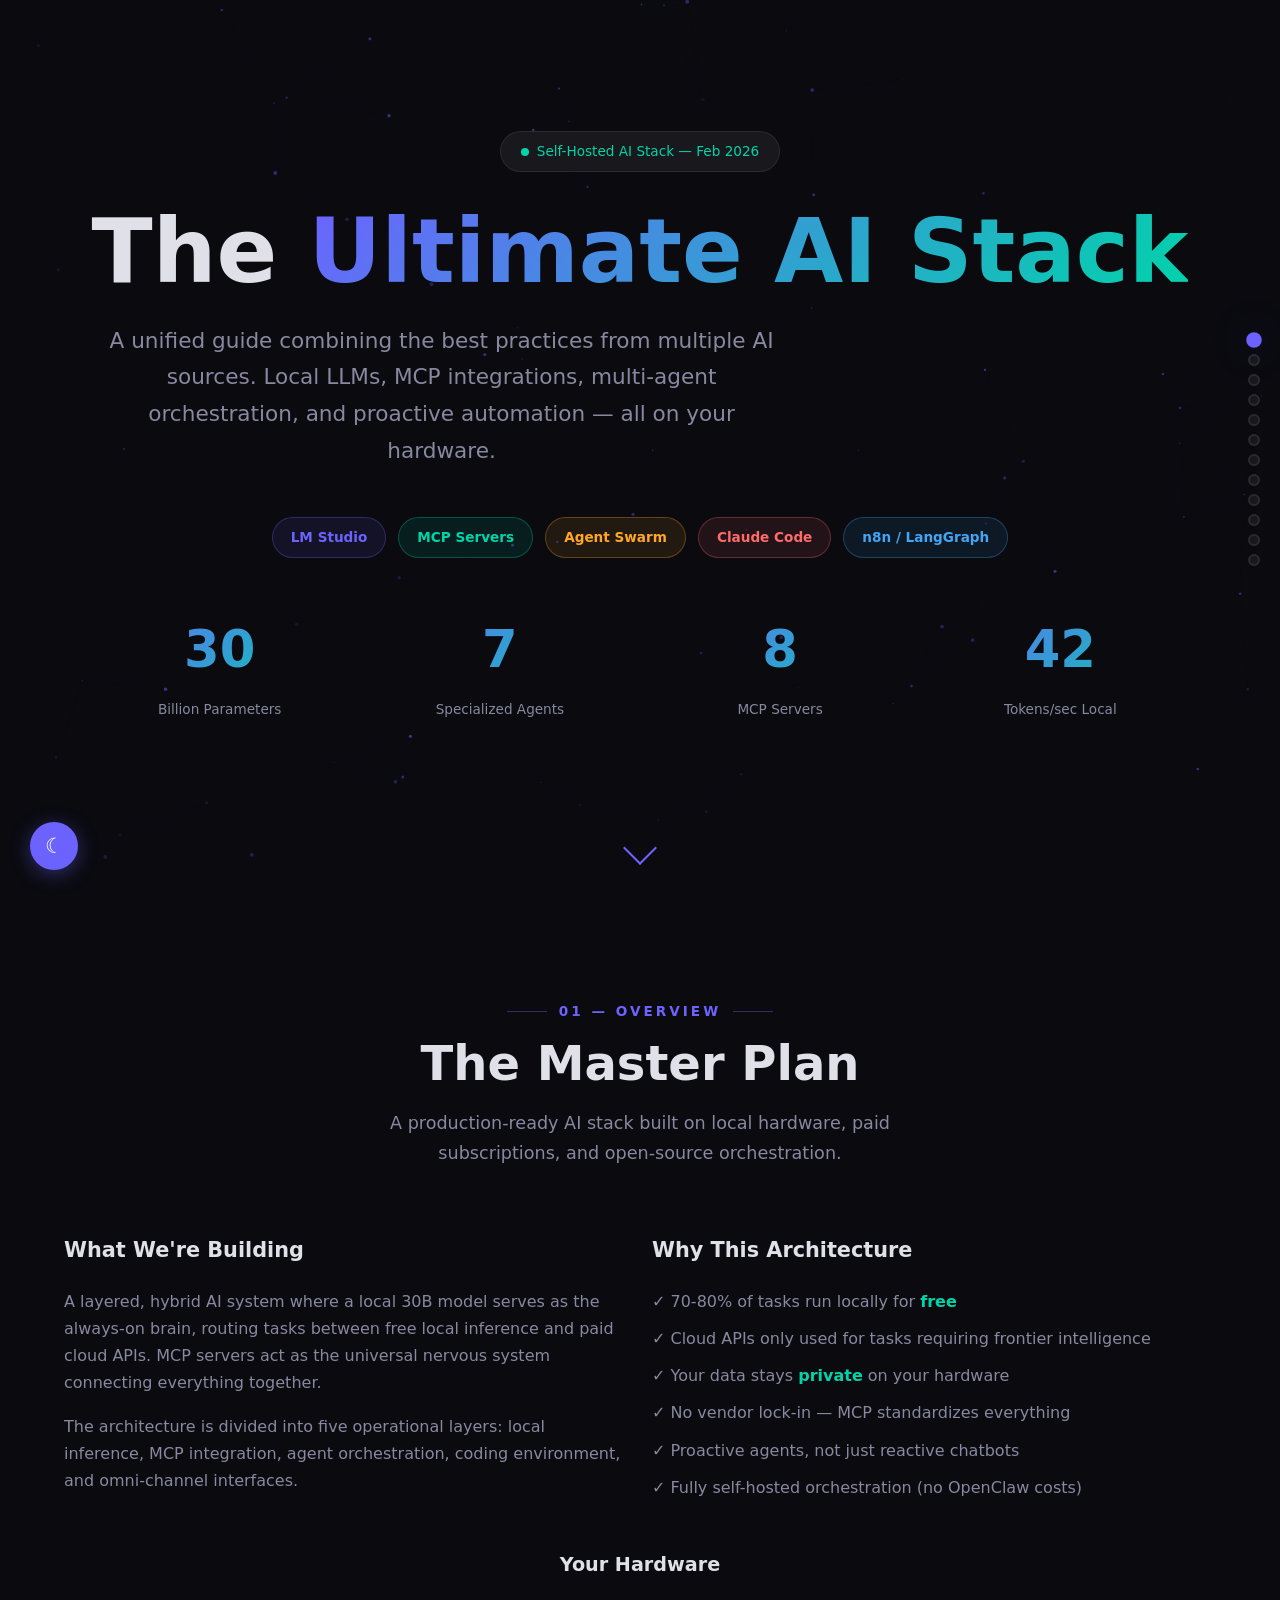
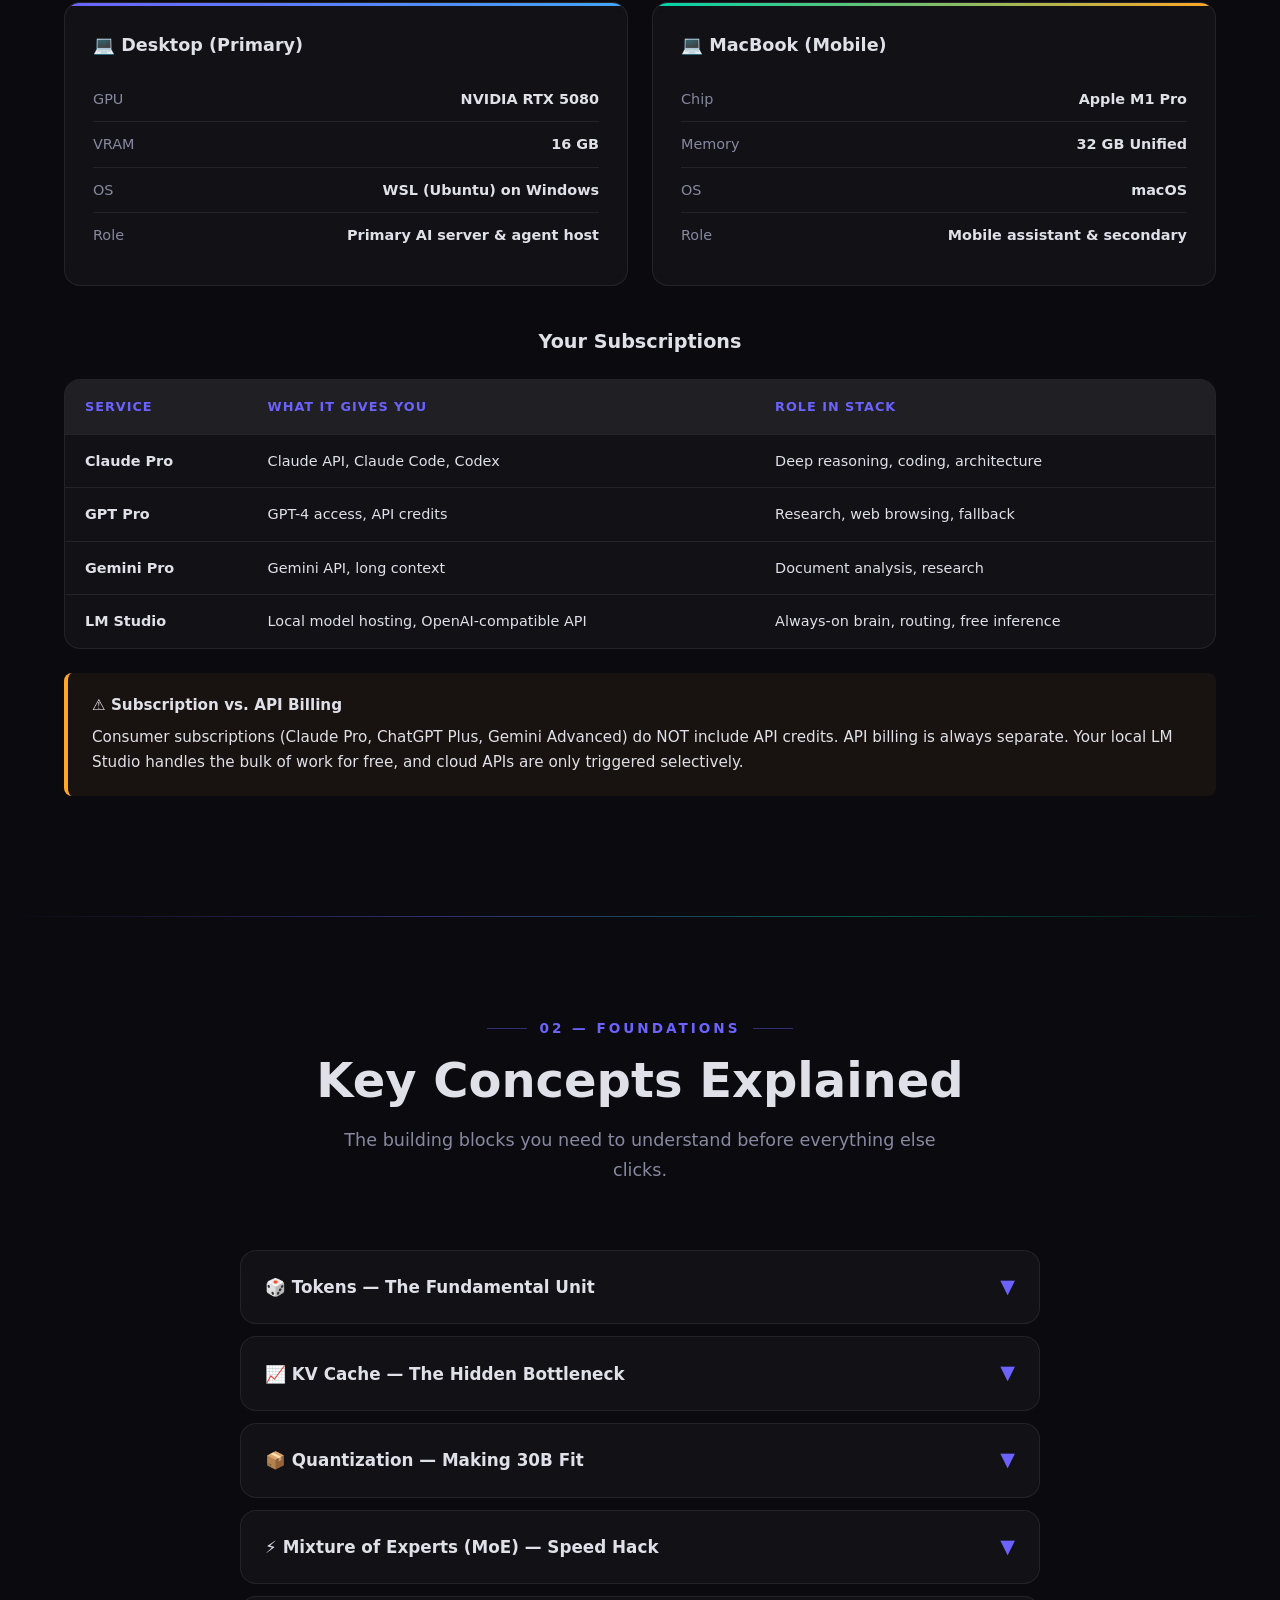
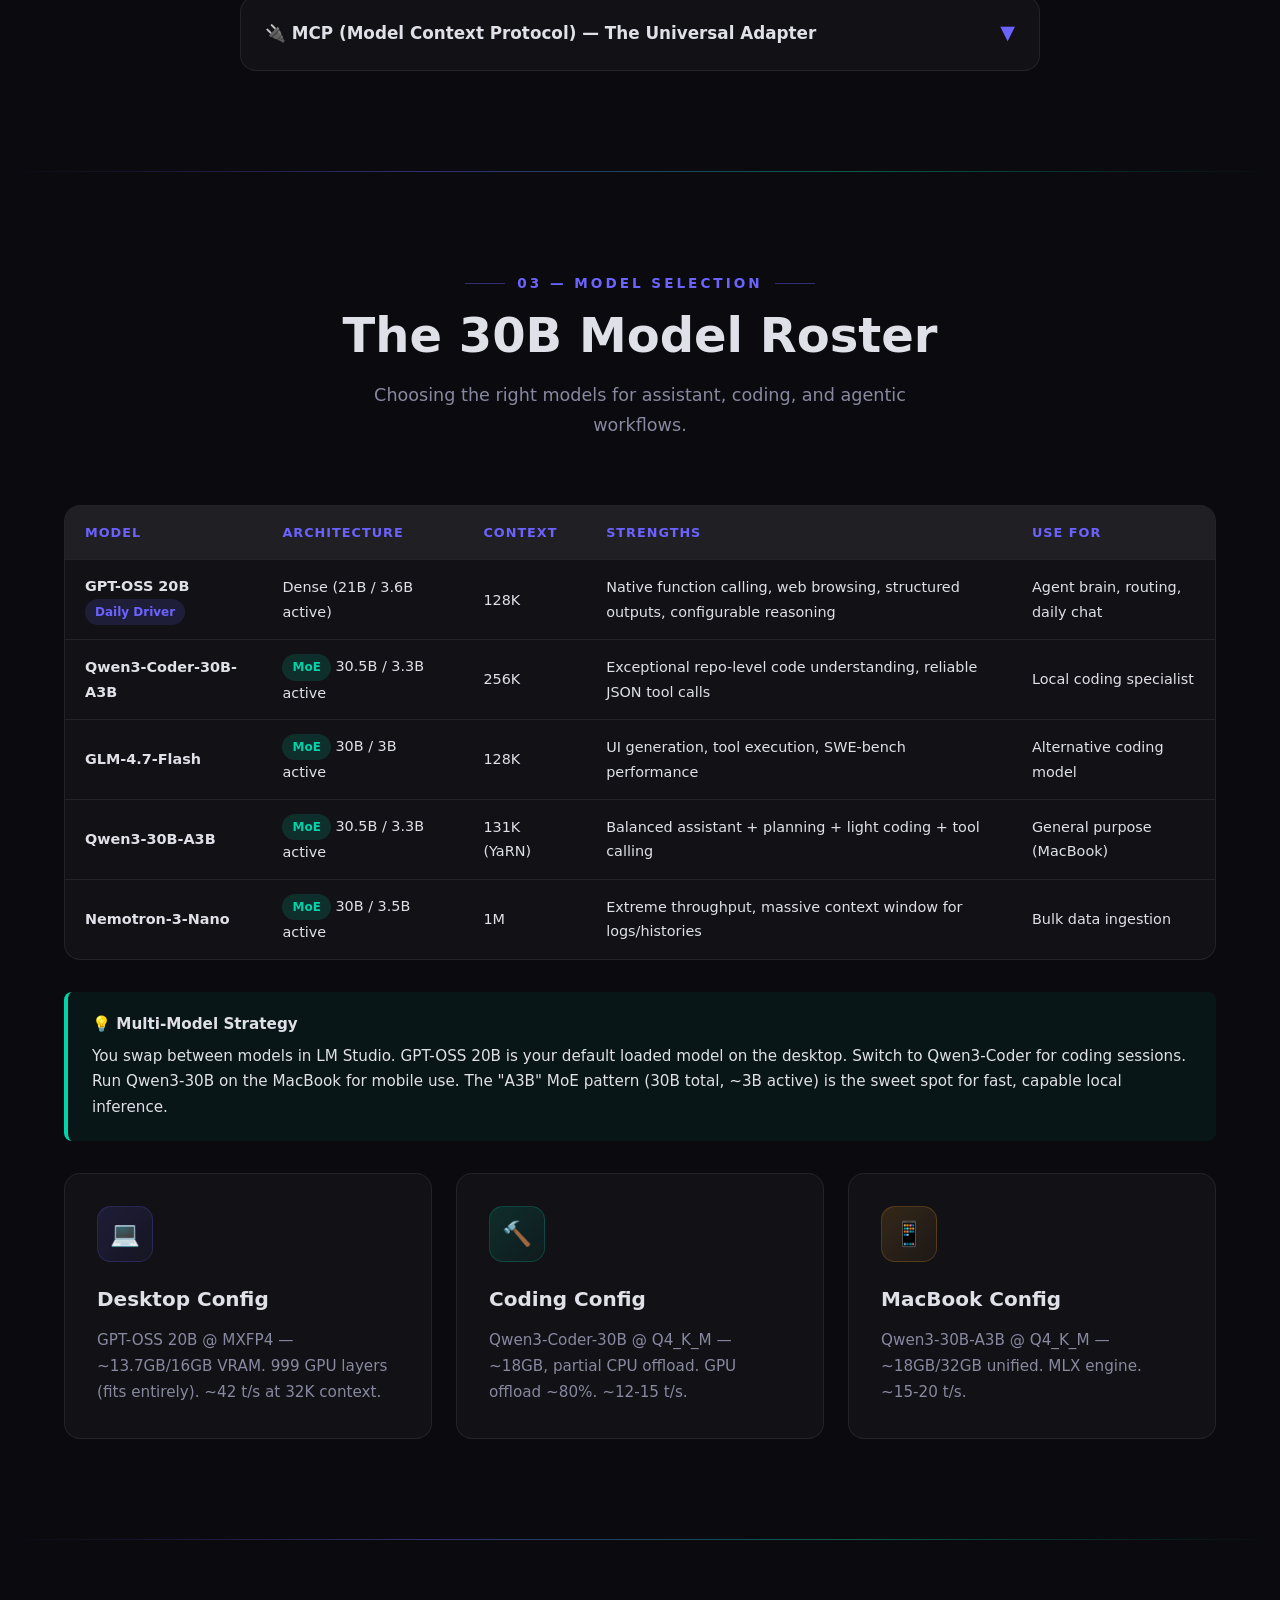
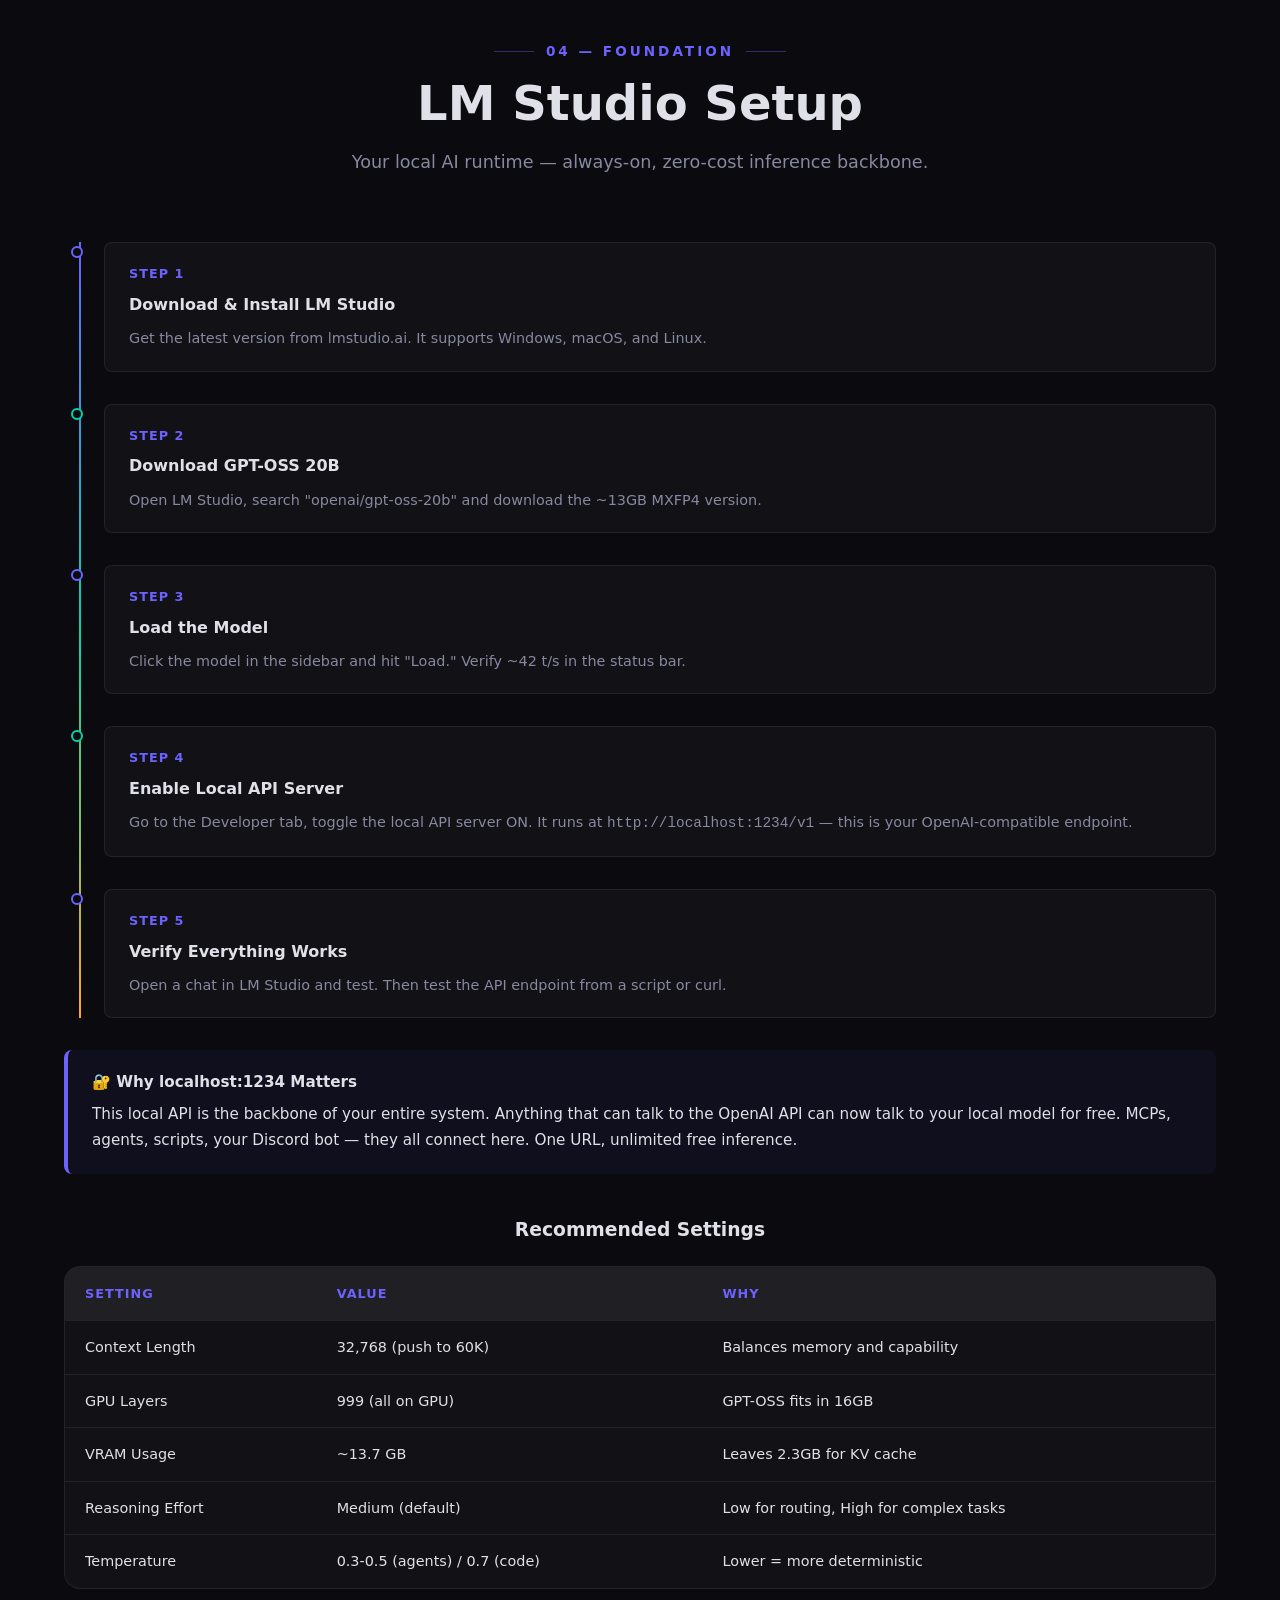
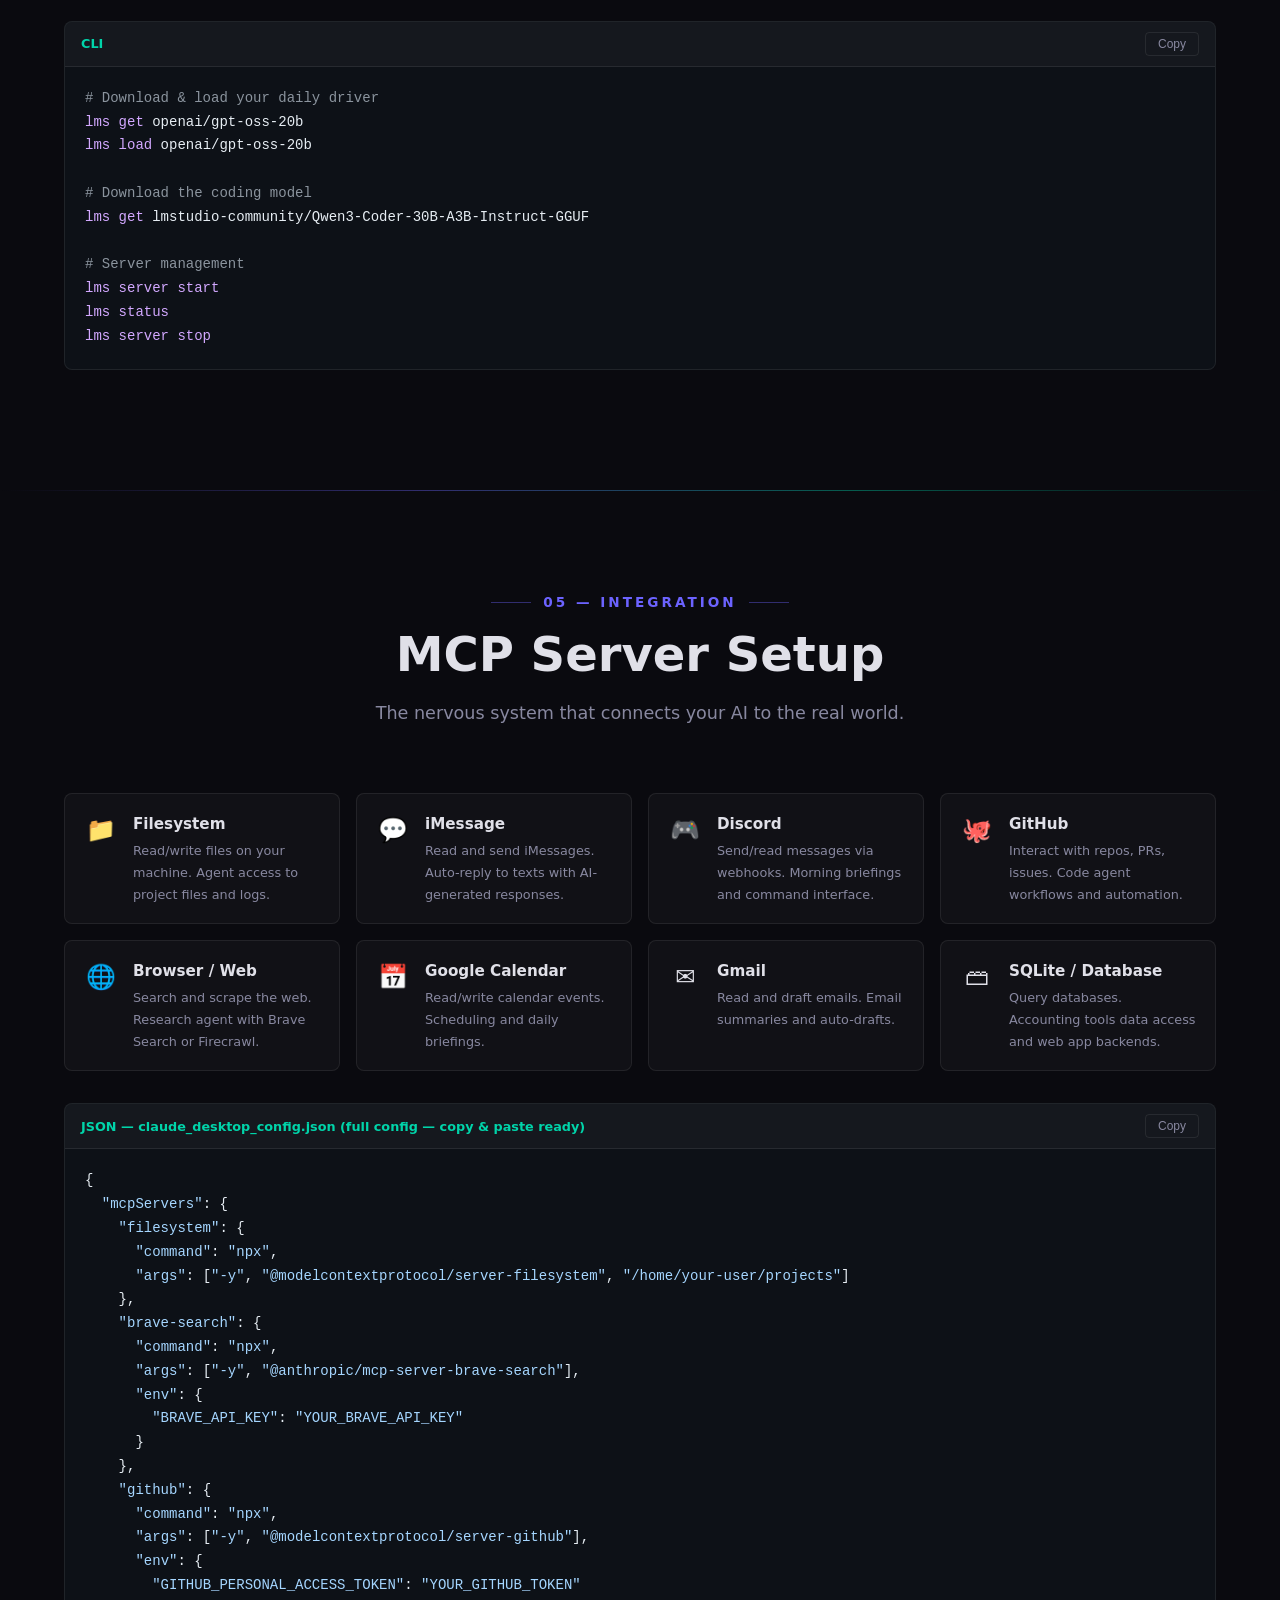
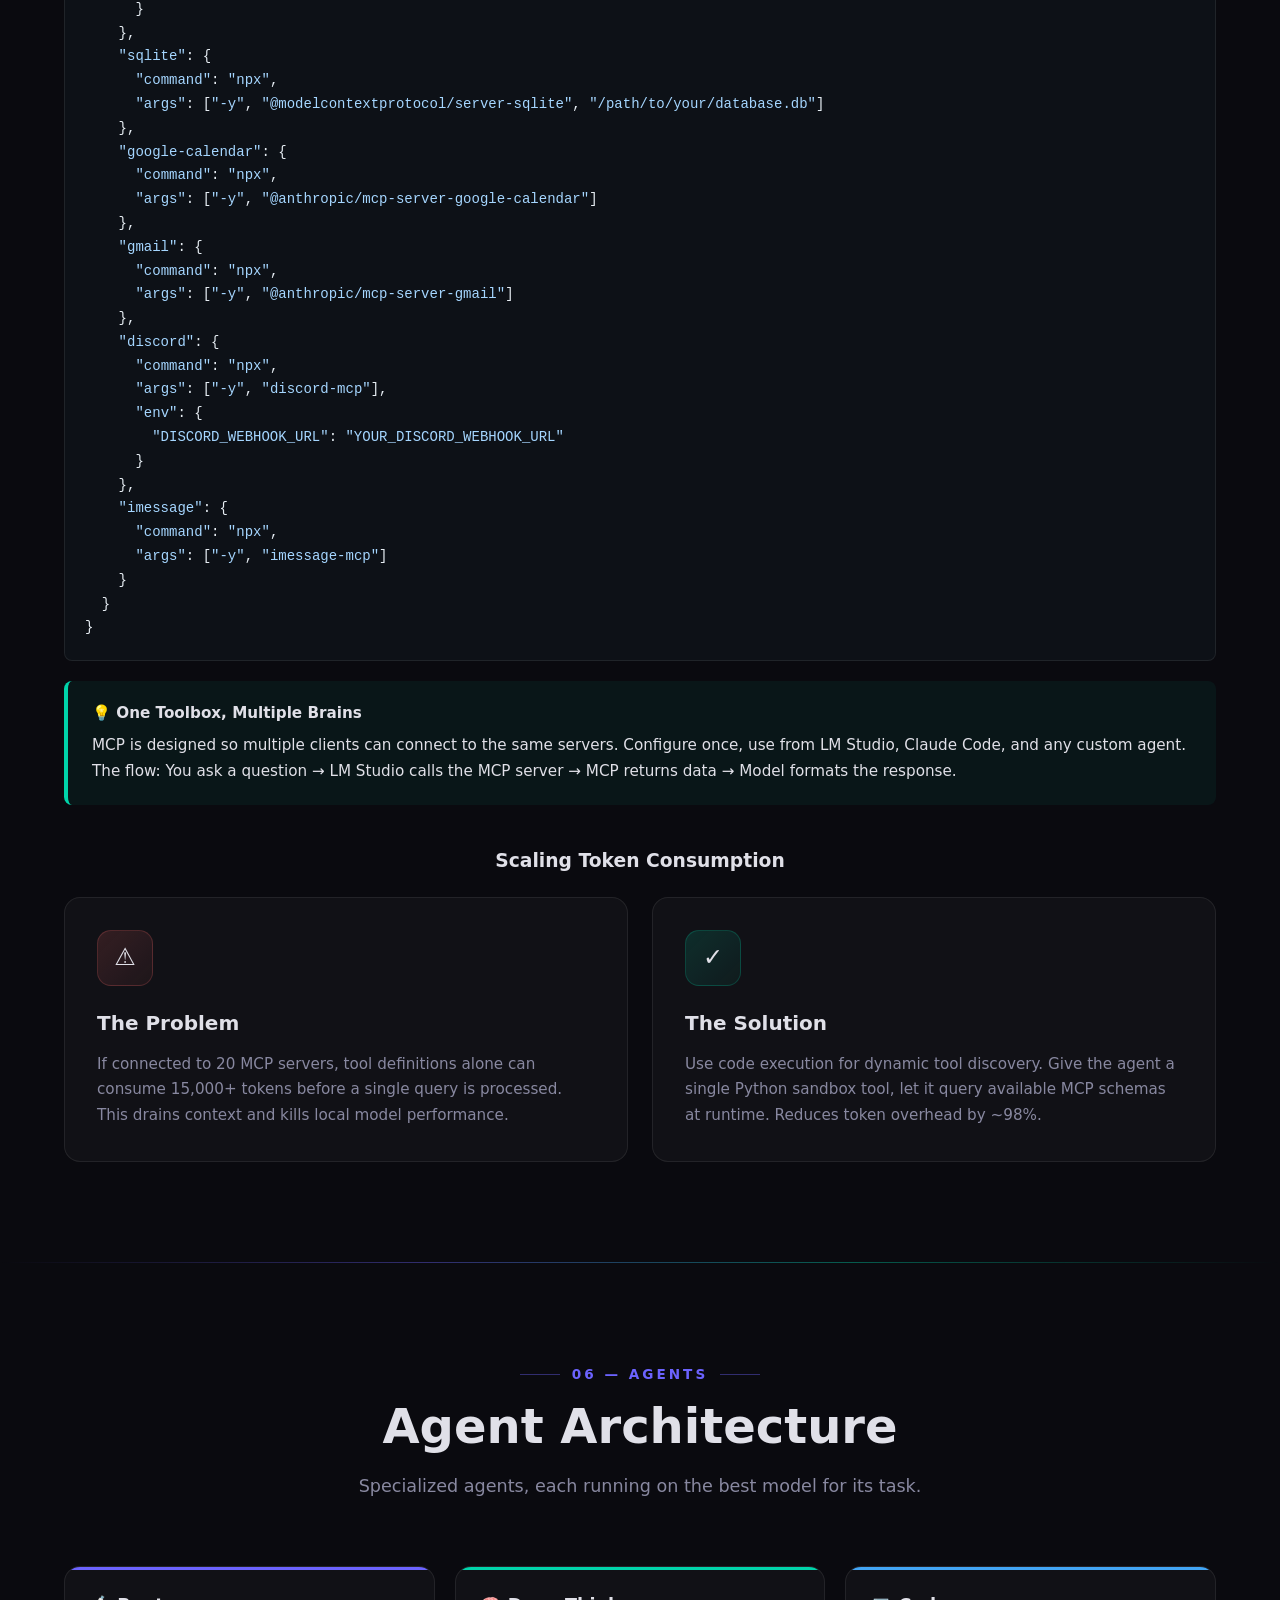
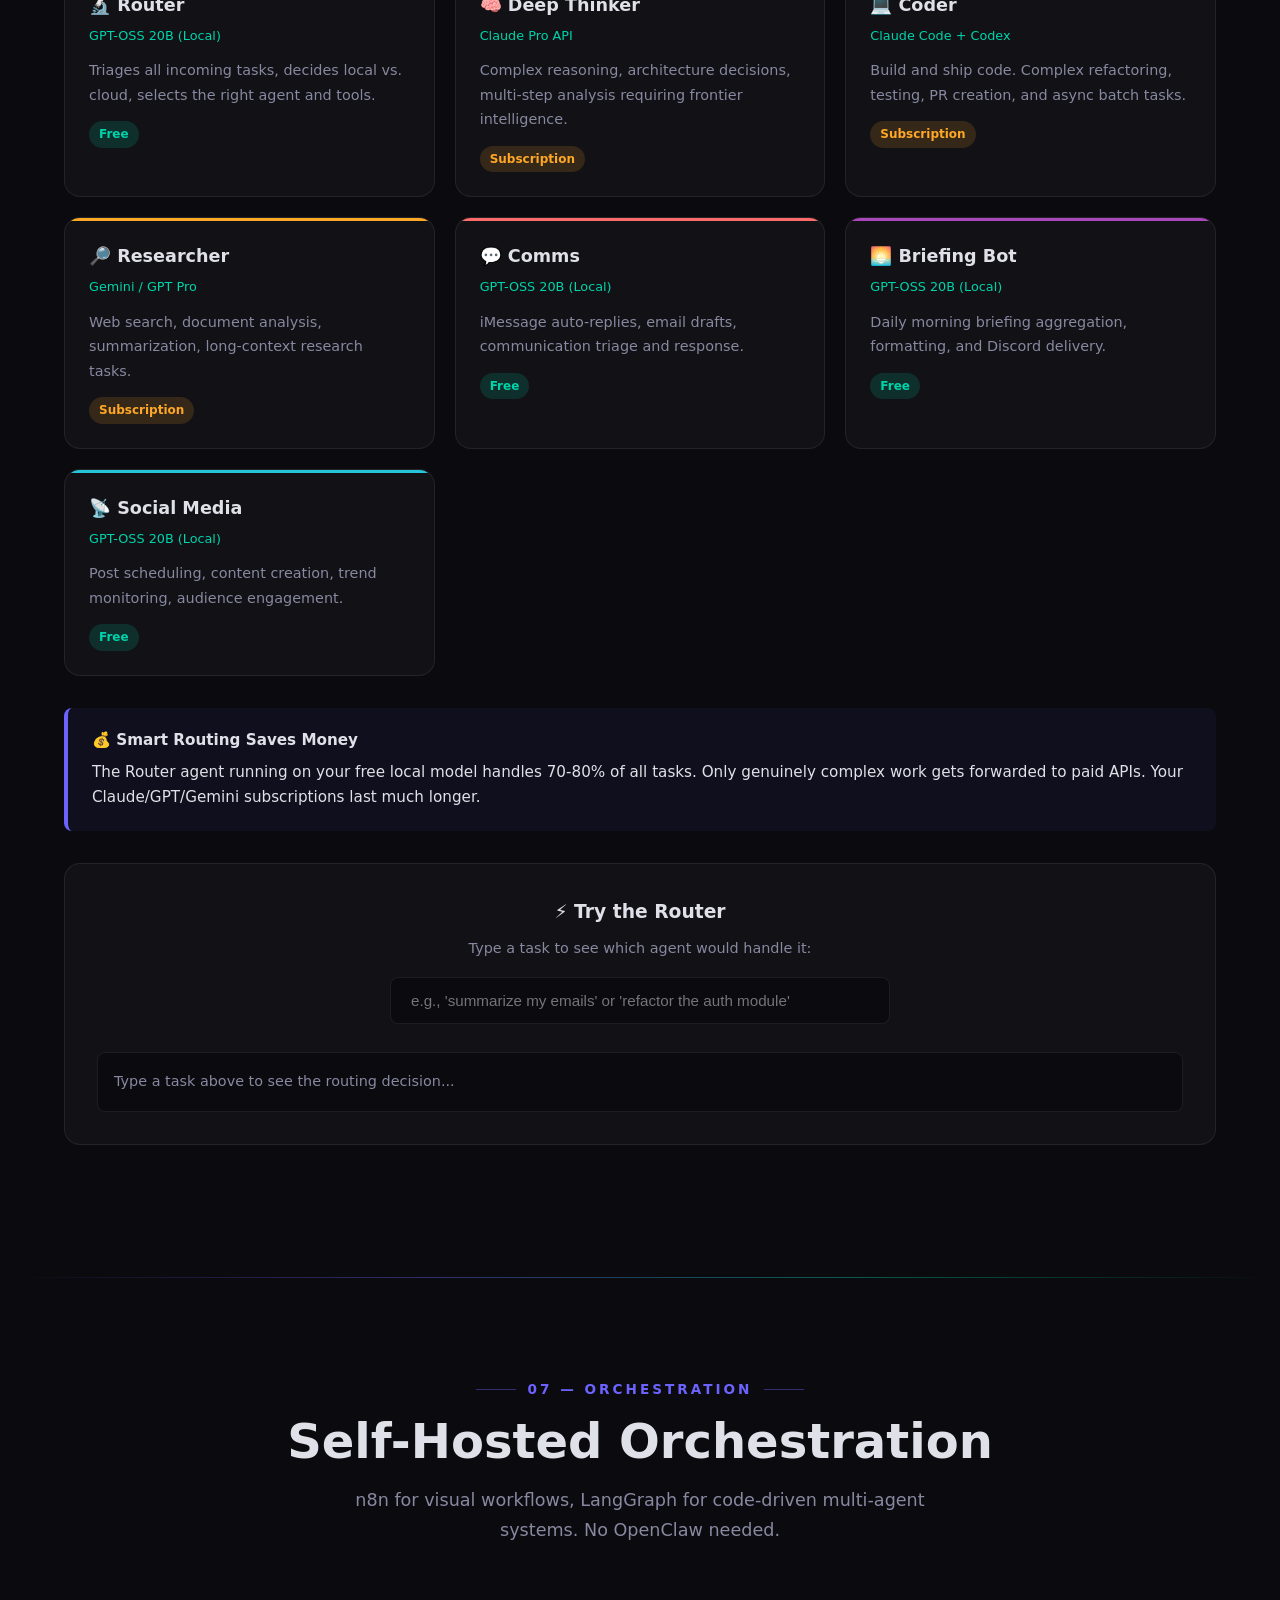
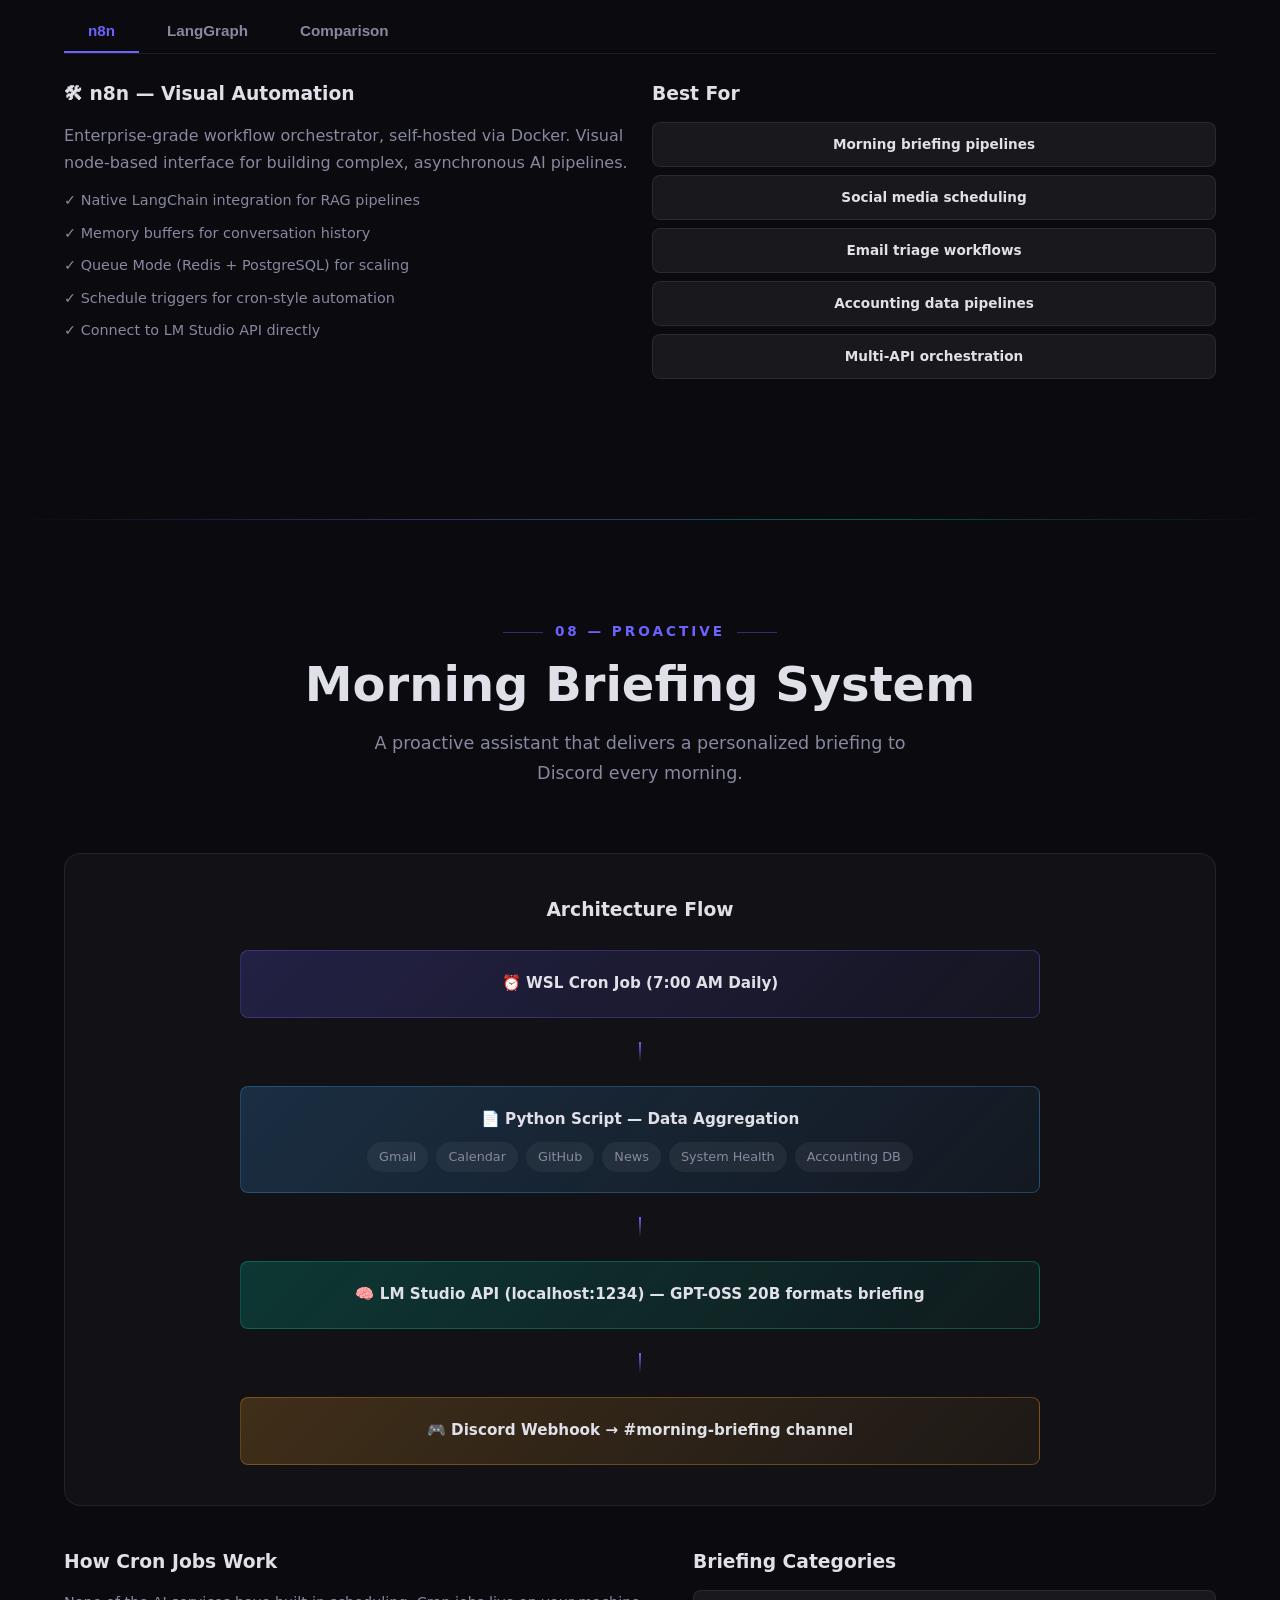
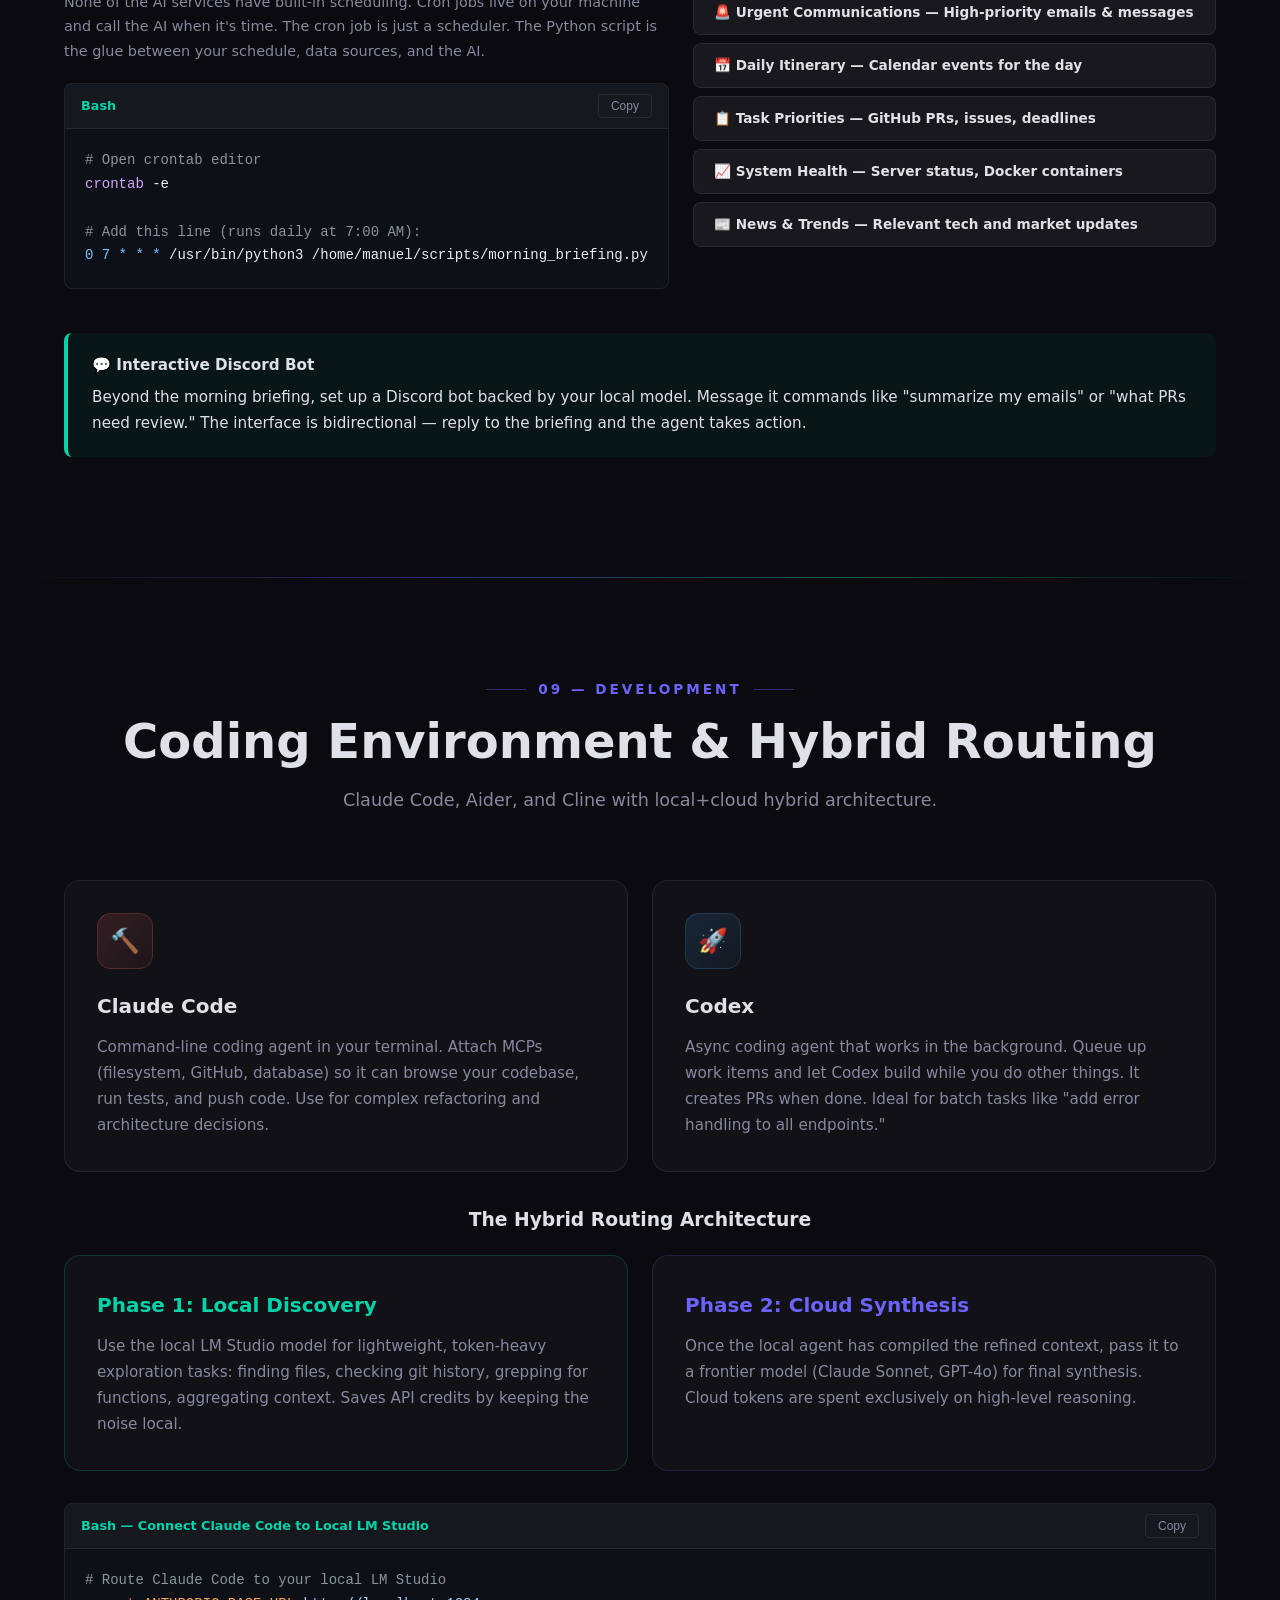
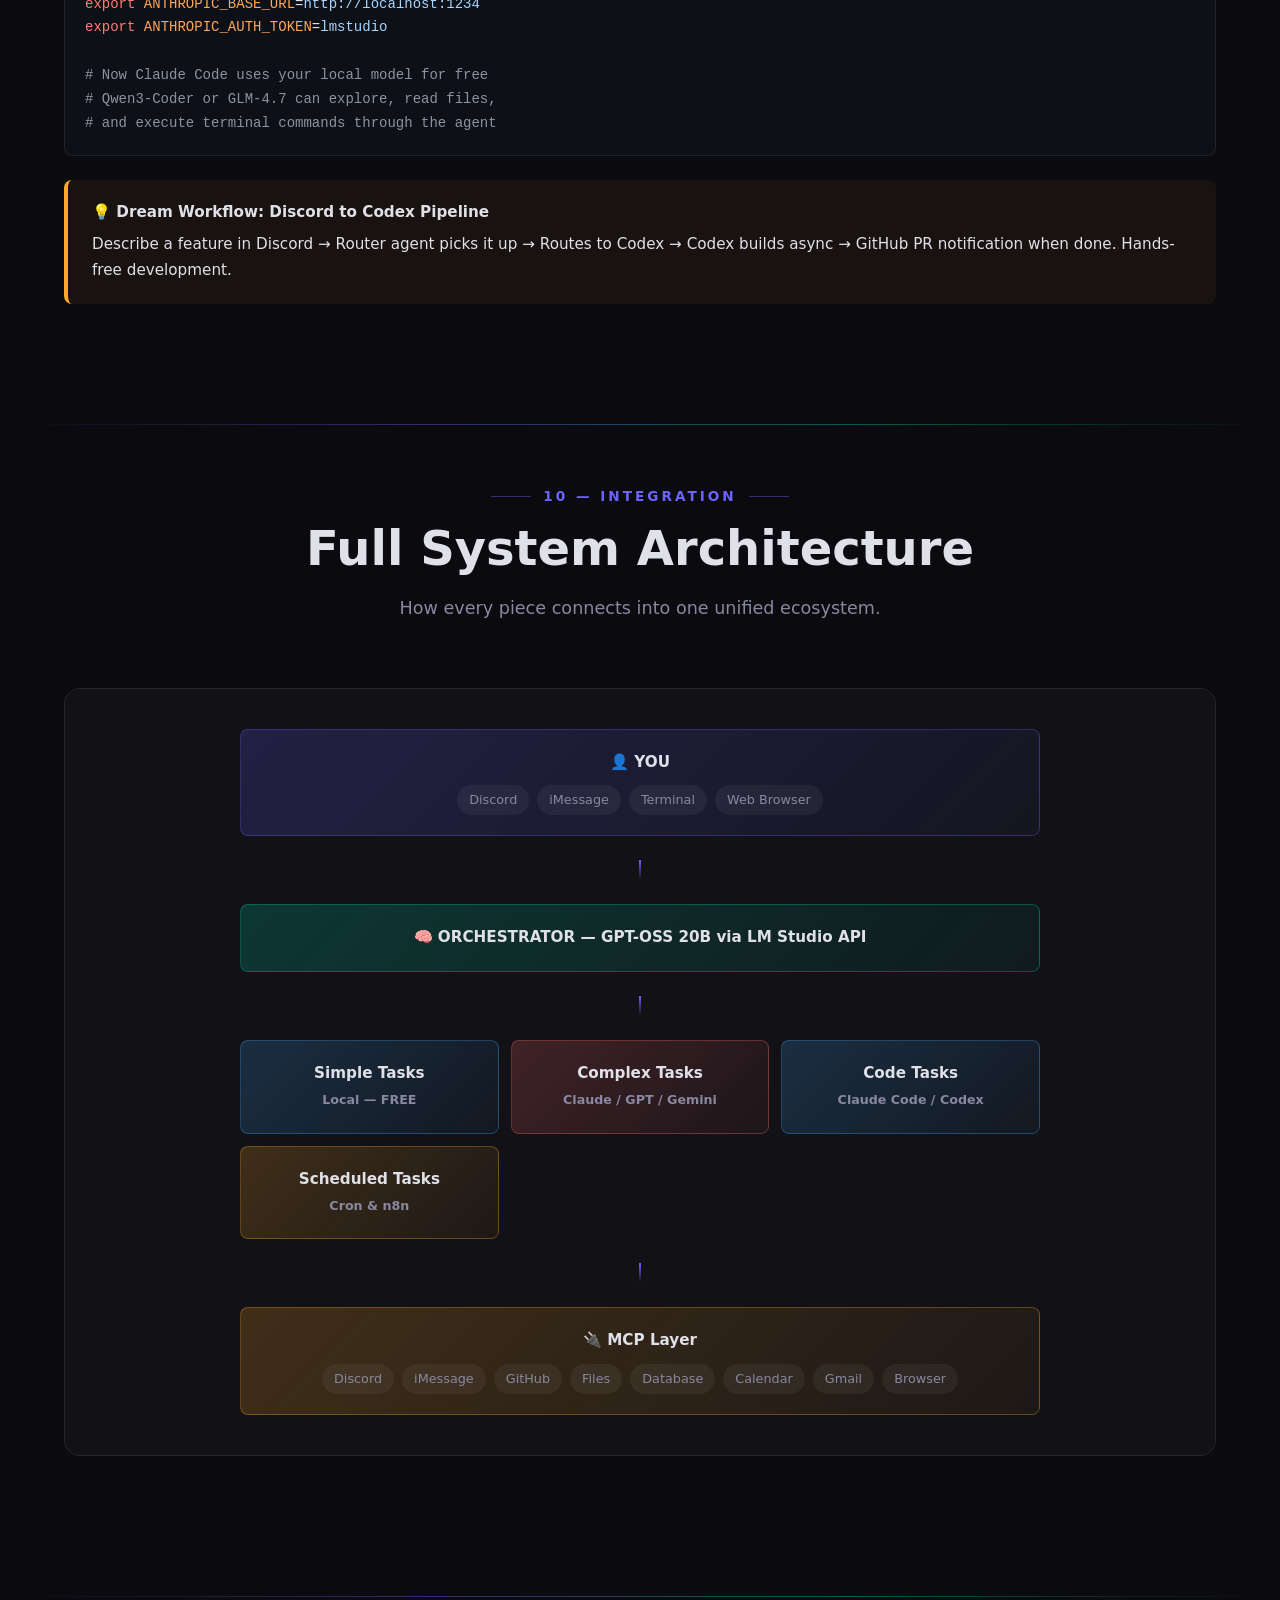
==== commit e4a33bbc: "Fixed some minor mobile dispaly errors and added lightmde" ====
--- a/index.html
+++ b/index.html
@@ -27,6 +27,40 @@
   --radius-sm: 8px;
   --transition: 0.3s cubic-bezier(0.4, 0, 0.2, 1);
 }
+/* ===== LIGHT THEME ===== */
+[data-theme="light"] {
+  --bg: #f5f5fa;
+  --bg2: #eeeef4;
+  --bg3: #e4e4ee;
+  --surface: rgba(0,0,0,0.03);
+  --surface2: rgba(0,0,0,0.06);
+  --border: rgba(0,0,0,0.1);
+  --text: #1a1a2e;
+  --text-dim: #5a5a7a;
+  --glow: 0 0 30px rgba(108,99,255,0.15);
+  --glow2: 0 0 30px rgba(0,212,170,0.15);
+}
+[data-theme="light"] ::selection { background: var(--accent); color: #fff; }
+[data-theme="light"] ::-webkit-scrollbar-track { background: var(--bg); }
+[data-theme="light"] pre { background: #1e1e2e; color: #e6edf3; }
+[data-theme="light"] .code-block { background: #1e1e2e; }
+[data-theme="light"] .routing-input { background: #fff; }
+[data-theme="light"] .routing-result { background: #fff; }
+[data-theme="light"] .search-input { background: #fff; }
+[data-theme="light"] .timeline-dot { background: var(--bg); }
+
+/* ===== THEME TOGGLE ===== */
+.theme-toggle {
+  position: fixed; bottom: 30px; left: 30px;
+  width: 48px; height: 48px; border-radius: 50%;
+  background: var(--accent); color: #fff; border: none;
+  font-size: 1.3rem; cursor: pointer; z-index: 1000;
+  display: flex; align-items: center; justify-content: center;
+  box-shadow: 0 4px 20px rgba(108,99,255,0.4);
+  transition: 0.3s cubic-bezier(0.4, 0, 0.2, 1);
+}
+.theme-toggle:hover { transform: translateY(-4px); box-shadow: 0 8px 30px rgba(108,99,255,0.6); }
+
 html { scroll-behavior: smooth; font-size: 16px; }
 body {
   font-family: 'Segoe UI', system-ui, -apple-system, sans-serif;
@@ -727,17 +761,6 @@
   font-size: 0.9rem;
 }
 
-/* mobile hamburger toc */
-.mobile-toc-btn {
-  display: none; position: fixed; bottom: 30px; left: 30px;
-  width: 48px; height: 48px; border-radius: 50%;
-  background: var(--accent2); color: #fff; border: none;
-  font-size: 1.2rem; cursor: pointer; z-index: 1000;
-  box-shadow: 0 4px 20px rgba(0,212,170,0.4);
-}
-@media (max-width: 768px) {
-  .mobile-toc-btn { display: flex; align-items: center; justify-content: center; }
-}
 </style>
 </head>
 <body>
@@ -767,8 +790,9 @@
 <!-- Back to Top -->
 <button class="back-top" id="backTop" aria-label="Back to top">&#8593;</button>
 
-<!-- Mobile TOC Button -->
-<button class="mobile-toc-btn" id="mobileTocBtn" aria-label="Table of contents">&#9776;</button>
+<!-- Theme Toggle -->
+<button class="theme-toggle" id="themeToggle" aria-label="Toggle light/dark mode">&#9790;</button>
+
 
 <!-- ==================== HERO ==================== -->
 <header class="hero" id="hero">
@@ -1204,21 +1228,52 @@
 
     <div class="code-block reveal" style="margin-top:32px">
       <div class="code-header">
-        <span class="code-lang">JSON &mdash; mcp.json</span>
+        <span class="code-lang">JSON &mdash; claude_desktop_config.json (full config &mdash; copy &amp; paste ready)</span>
         <button class="code-copy" onclick="copyCode(this)">Copy</button>
       </div>
       <pre>{
-  <span class="code-str">"filesystem"</span>: {
-    <span class="code-str">"command"</span>: <span class="code-str">"npx"</span>,
-    <span class="code-str">"args"</span>: [<span class="code-str">"-y"</span>, <span class="code-str">"@anthropic/mcp-filesystem"</span>, <span class="code-str">"/home/your-user"</span>]
-  },
-  <span class="code-str">"github"</span>: {
-    <span class="code-str">"command"</span>: <span class="code-str">"npx"</span>,
-    <span class="code-str">"args"</span>: [<span class="code-str">"-y"</span>, <span class="code-str">"@github/mcp-server"</span>]
-  },
-  <span class="code-str">"discord"</span>: {
-    <span class="code-str">"command"</span>: <span class="code-str">"npx"</span>,
-    <span class="code-str">"args"</span>: [<span class="code-str">"-y"</span>, <span class="code-str">"discord-mcp"</span>]
+  <span class="code-str">"mcpServers"</span>: {
+    <span class="code-str">"filesystem"</span>: {
+      <span class="code-str">"command"</span>: <span class="code-str">"npx"</span>,
+      <span class="code-str">"args"</span>: [<span class="code-str">"-y"</span>, <span class="code-str">"@modelcontextprotocol/server-filesystem"</span>, <span class="code-str">"/home/your-user/projects"</span>]
+    },
+    <span class="code-str">"brave-search"</span>: {
+      <span class="code-str">"command"</span>: <span class="code-str">"npx"</span>,
+      <span class="code-str">"args"</span>: [<span class="code-str">"-y"</span>, <span class="code-str">"@anthropic/mcp-server-brave-search"</span>],
+      <span class="code-str">"env"</span>: {
+        <span class="code-str">"BRAVE_API_KEY"</span>: <span class="code-str">"YOUR_BRAVE_API_KEY"</span>
+      }
+    },
+    <span class="code-str">"github"</span>: {
+      <span class="code-str">"command"</span>: <span class="code-str">"npx"</span>,
+      <span class="code-str">"args"</span>: [<span class="code-str">"-y"</span>, <span class="code-str">"@modelcontextprotocol/server-github"</span>],
+      <span class="code-str">"env"</span>: {
+        <span class="code-str">"GITHUB_PERSONAL_ACCESS_TOKEN"</span>: <span class="code-str">"YOUR_GITHUB_TOKEN"</span>
+      }
+    },
+    <span class="code-str">"sqlite"</span>: {
+      <span class="code-str">"command"</span>: <span class="code-str">"npx"</span>,
+      <span class="code-str">"args"</span>: [<span class="code-str">"-y"</span>, <span class="code-str">"@modelcontextprotocol/server-sqlite"</span>, <span class="code-str">"/path/to/your/database.db"</span>]
+    },
+    <span class="code-str">"google-calendar"</span>: {
+      <span class="code-str">"command"</span>: <span class="code-str">"npx"</span>,
+      <span class="code-str">"args"</span>: [<span class="code-str">"-y"</span>, <span class="code-str">"@anthropic/mcp-server-google-calendar"</span>]
+    },
+    <span class="code-str">"gmail"</span>: {
+      <span class="code-str">"command"</span>: <span class="code-str">"npx"</span>,
+      <span class="code-str">"args"</span>: [<span class="code-str">"-y"</span>, <span class="code-str">"@anthropic/mcp-server-gmail"</span>]
+    },
+    <span class="code-str">"discord"</span>: {
+      <span class="code-str">"command"</span>: <span class="code-str">"npx"</span>,
+      <span class="code-str">"args"</span>: [<span class="code-str">"-y"</span>, <span class="code-str">"discord-mcp"</span>],
+      <span class="code-str">"env"</span>: {
+        <span class="code-str">"DISCORD_WEBHOOK_URL"</span>: <span class="code-str">"YOUR_DISCORD_WEBHOOK_URL"</span>
+      }
+    },
+    <span class="code-str">"imessage"</span>: {
+      <span class="code-str">"command"</span>: <span class="code-str">"npx"</span>,
+      <span class="code-str">"args"</span>: [<span class="code-str">"-y"</span>, <span class="code-str">"imessage-mcp"</span>]
+    }
   }
 }</pre>
     </div>
@@ -1964,11 +2019,20 @@
   `;
 });
 
-// ===== MOBILE TOC =====
-document.getElementById('mobileTocBtn').addEventListener('click', () => {
+
+// ===== THEME TOGGLE =====
+const themeToggle = document.getElementById('themeToggle');
+const savedTheme = localStorage.getItem('theme') || 'dark';
+document.documentElement.setAttribute('data-theme', savedTheme);
+themeToggle.innerHTML = savedTheme === 'light' ? '&#9728;' : '&#9790;';
+
+themeToggle.addEventListener('click', () => {
   haptic();
-  const overview = document.getElementById('overview');
-  if (overview) overview.scrollIntoView({ behavior: 'smooth' });
+  const current = document.documentElement.getAttribute('data-theme');
+  const next = current === 'light' ? 'dark' : 'light';
+  document.documentElement.setAttribute('data-theme', next);
+  localStorage.setItem('theme', next);
+  themeToggle.innerHTML = next === 'light' ? '&#9728;' : '&#9790;';
 });
 
 // ===== SMOOTH STAGGER ON SCROLL =====
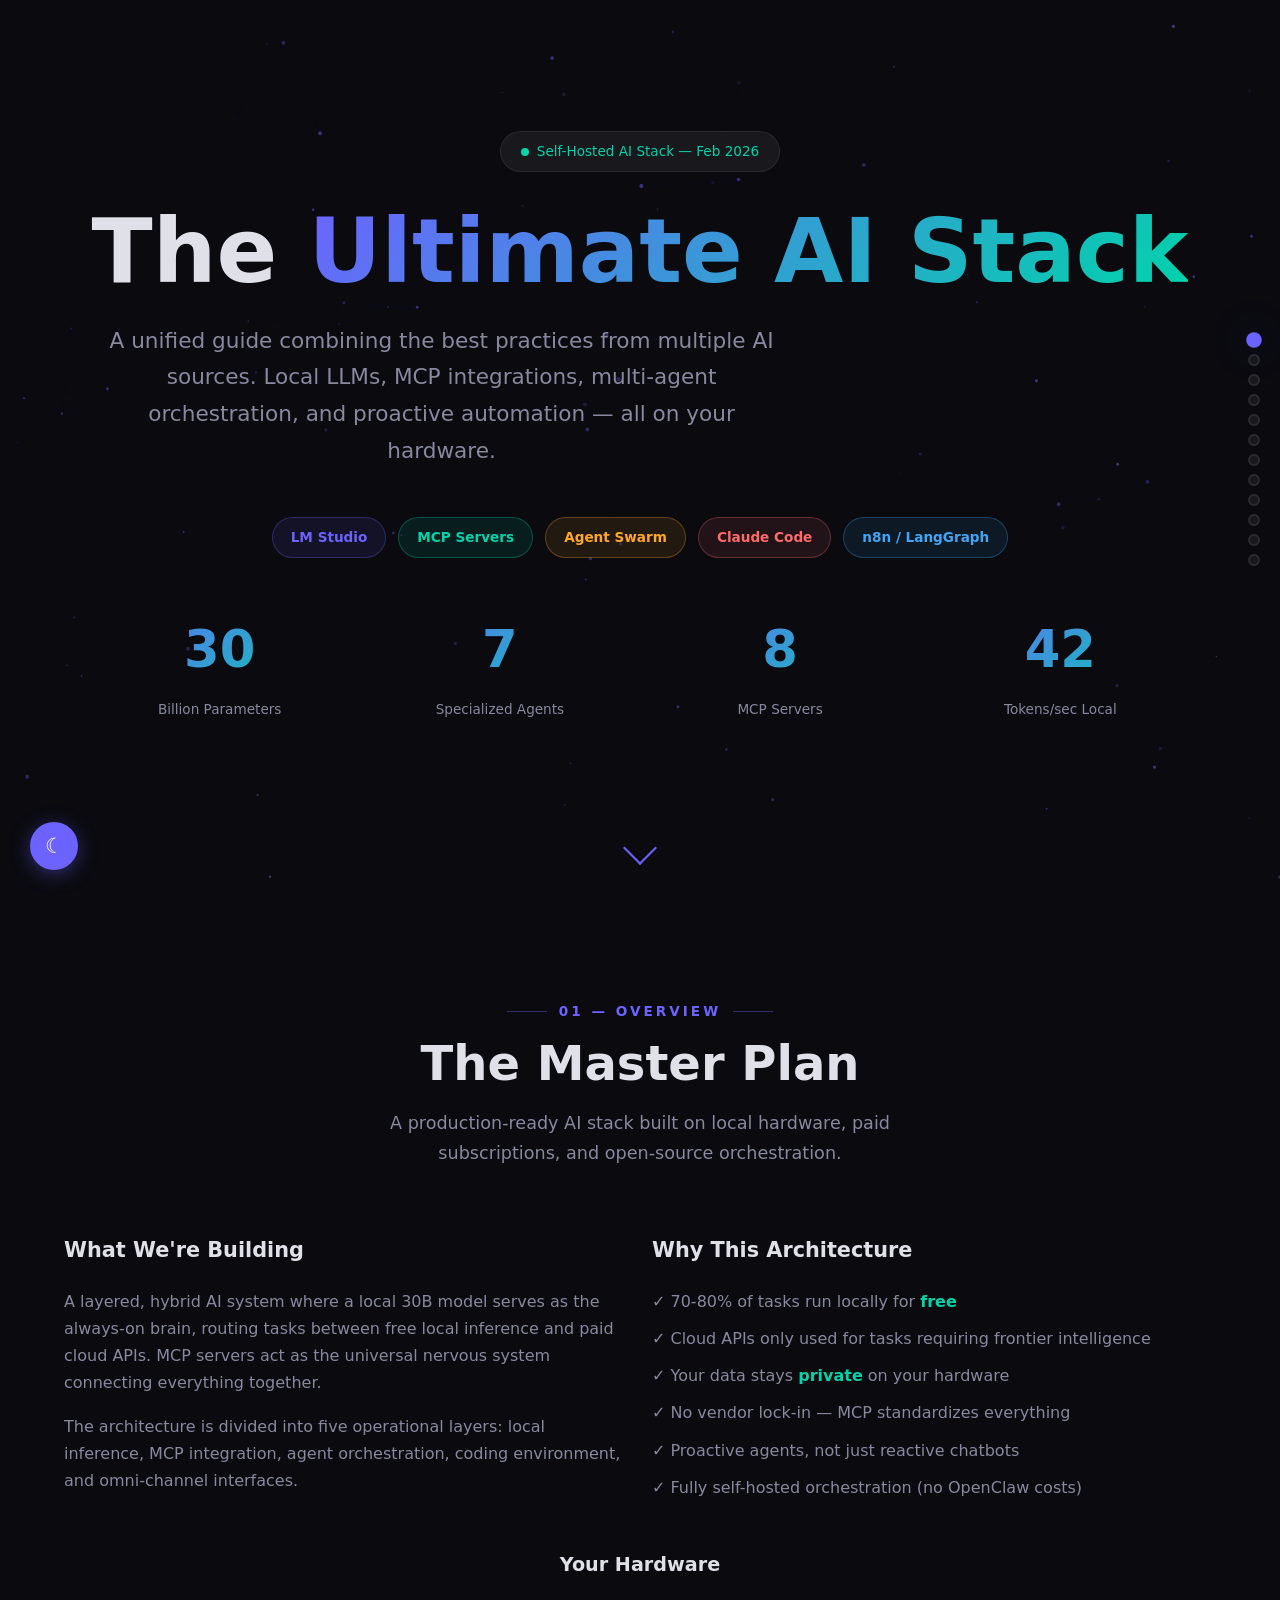
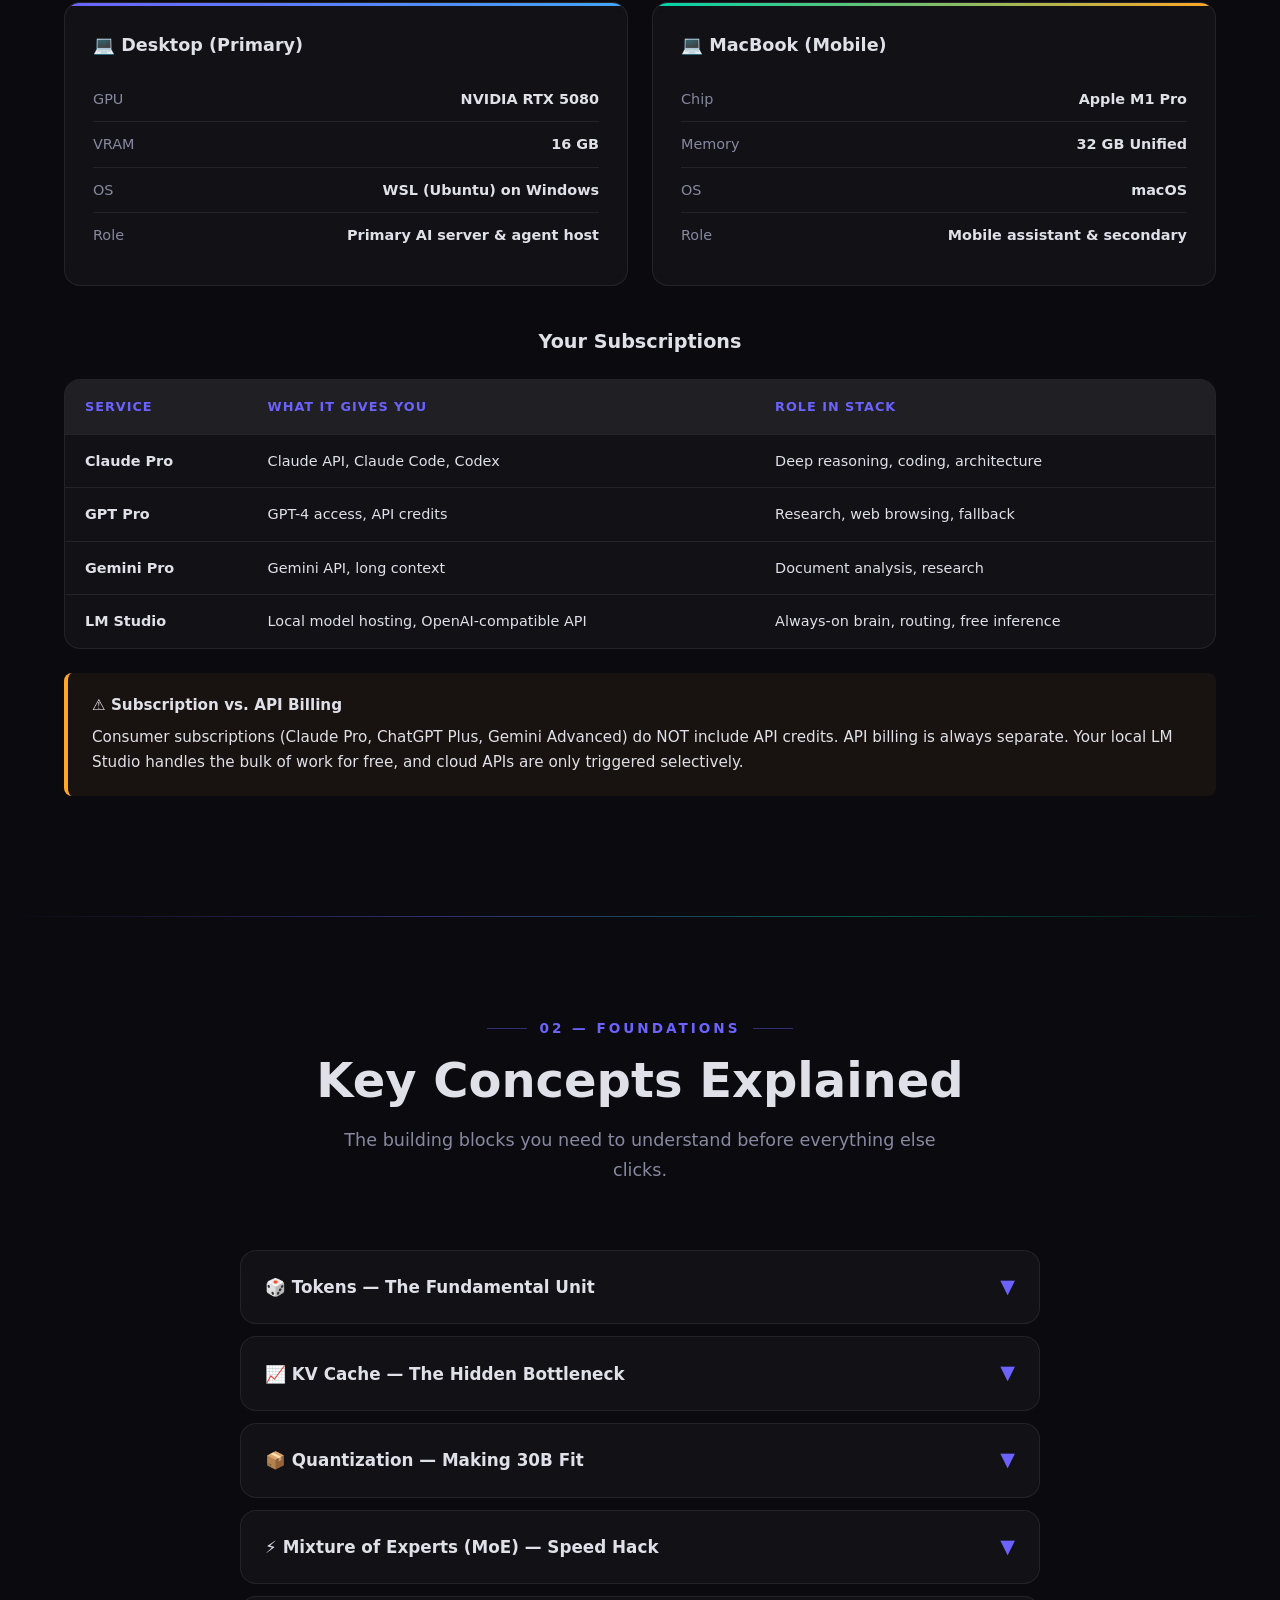
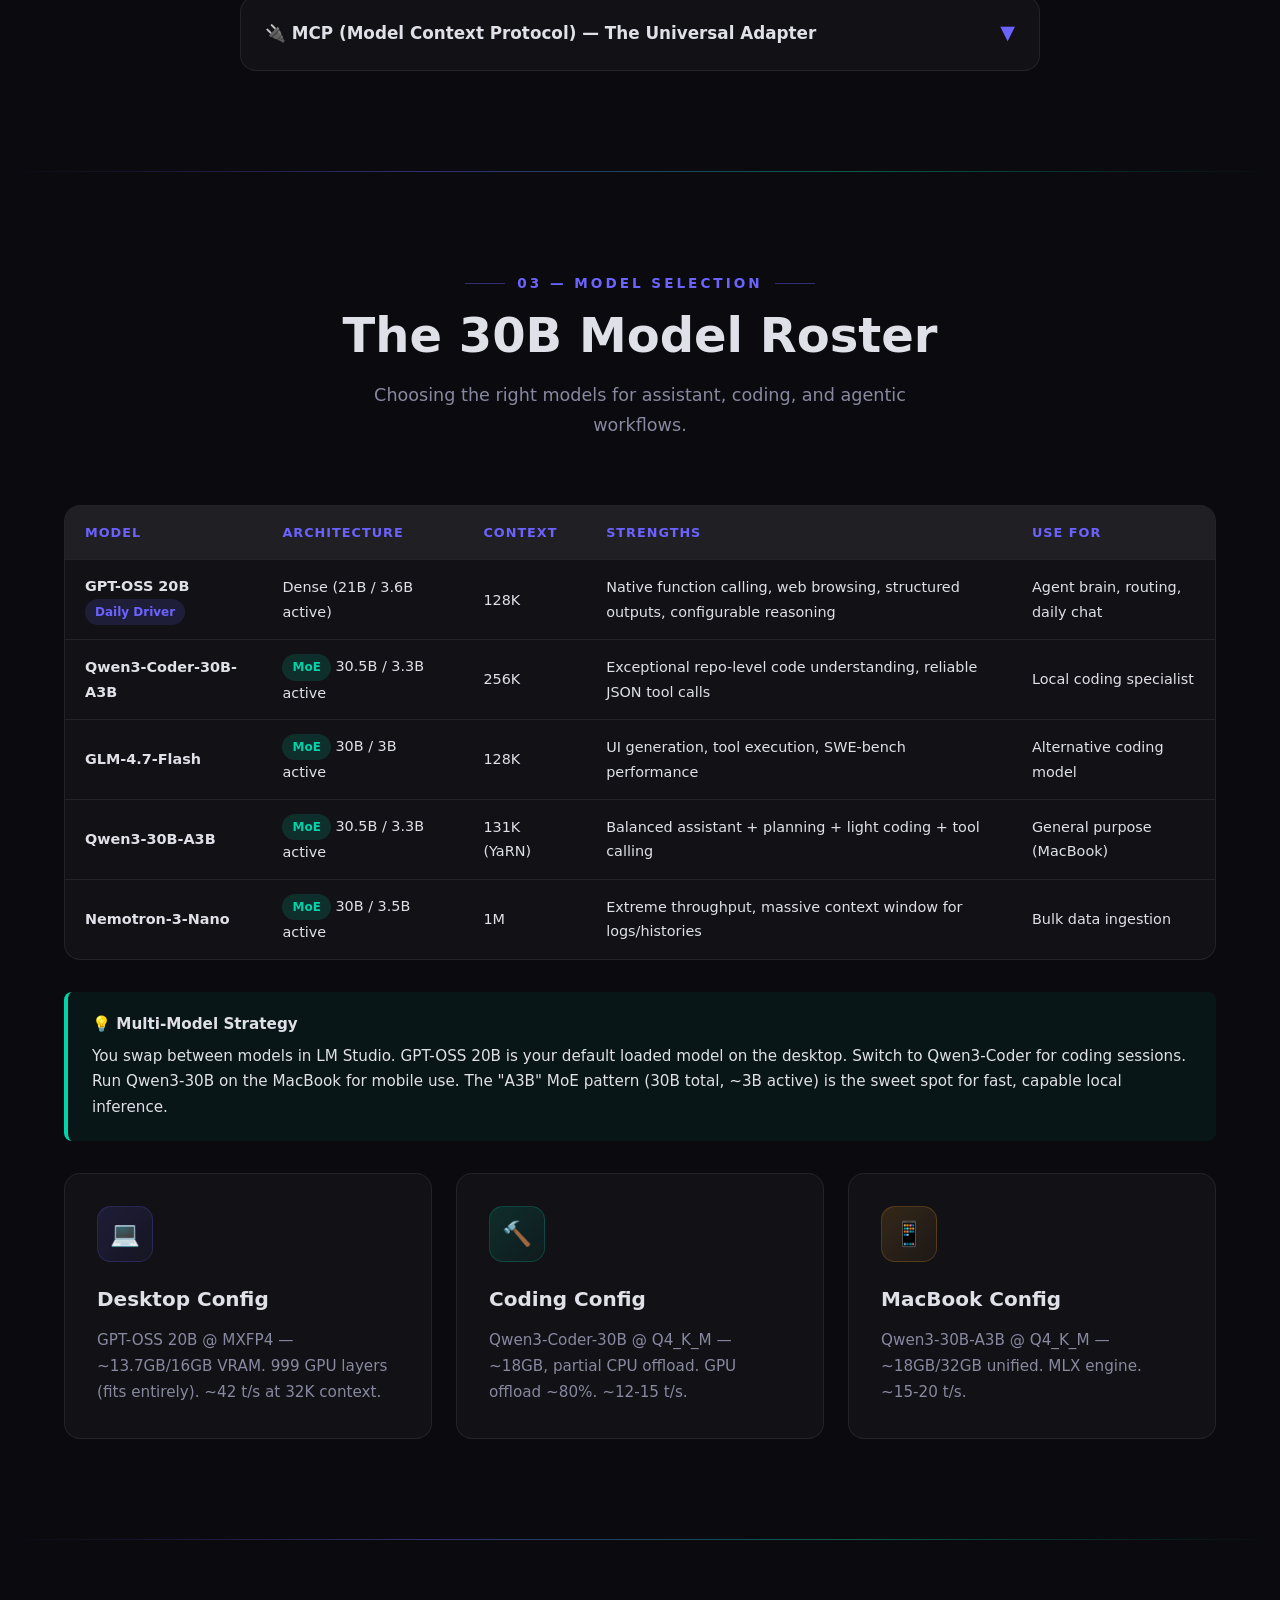
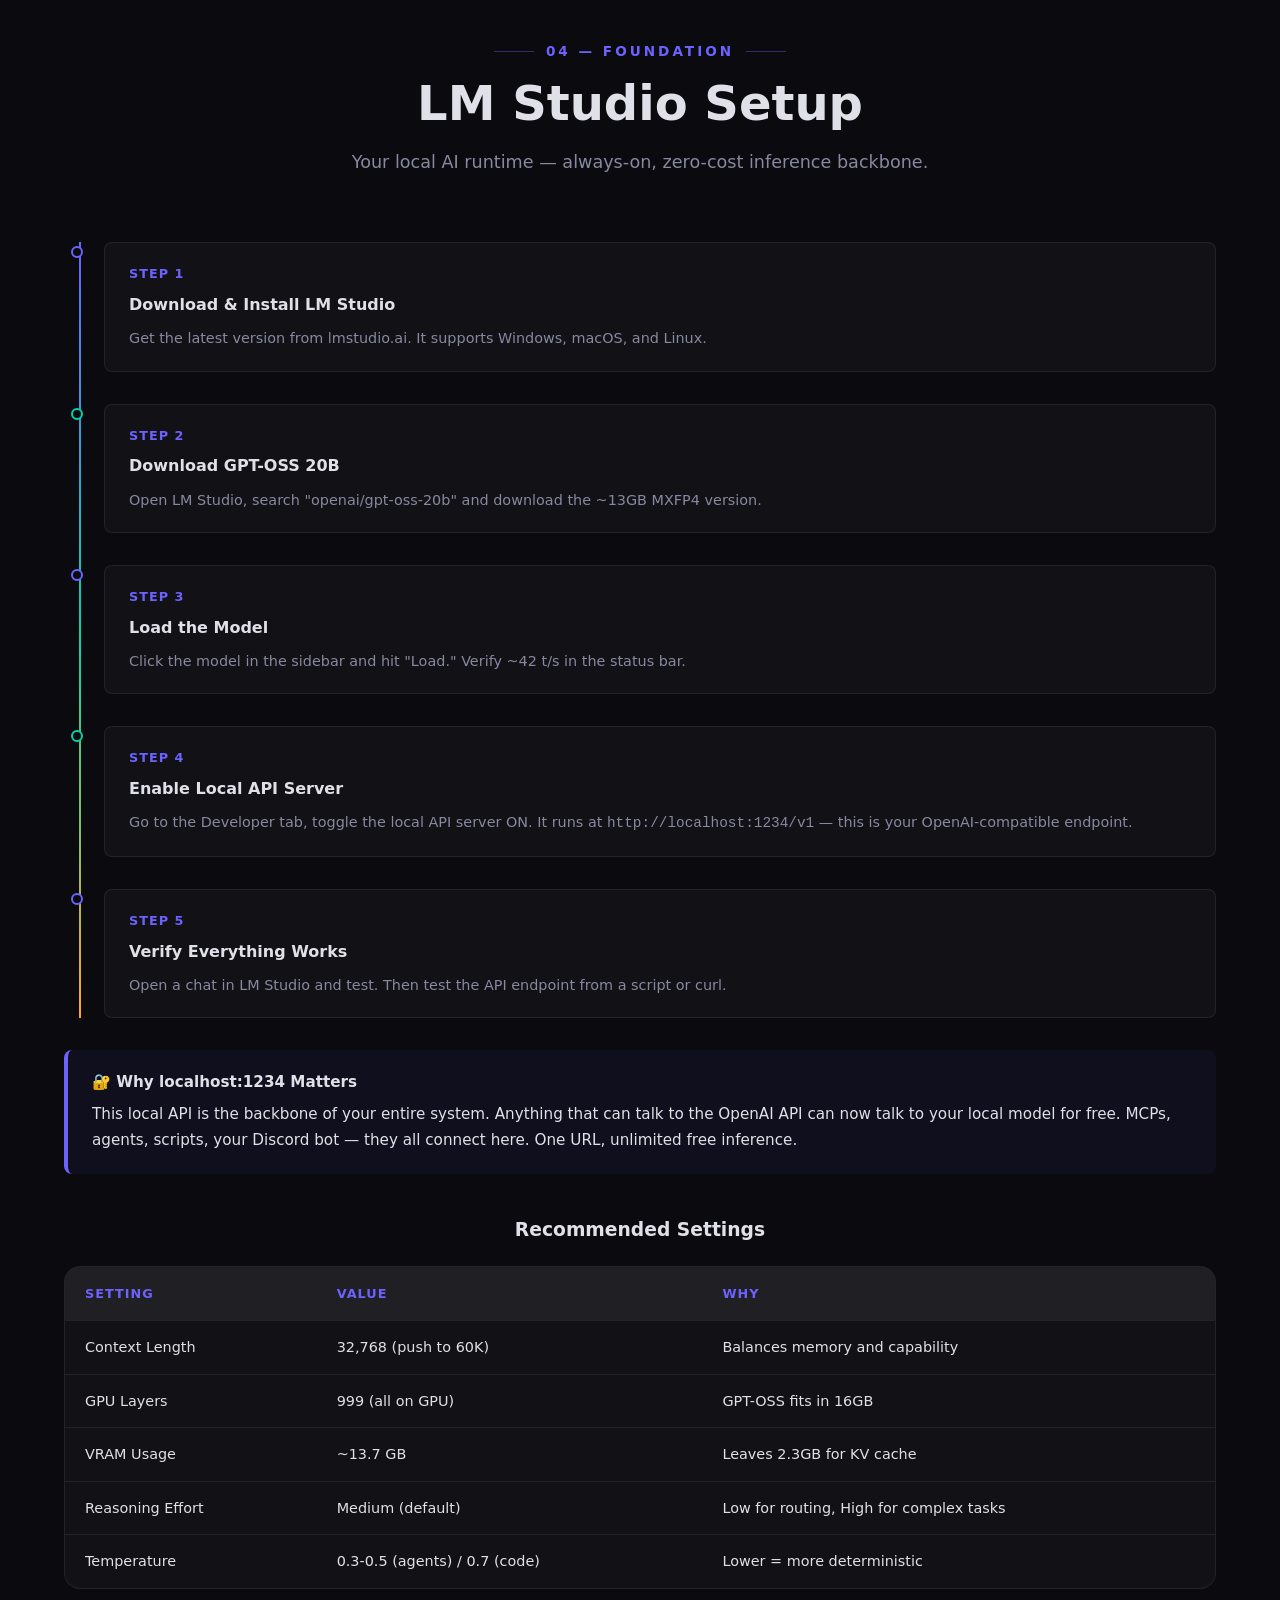
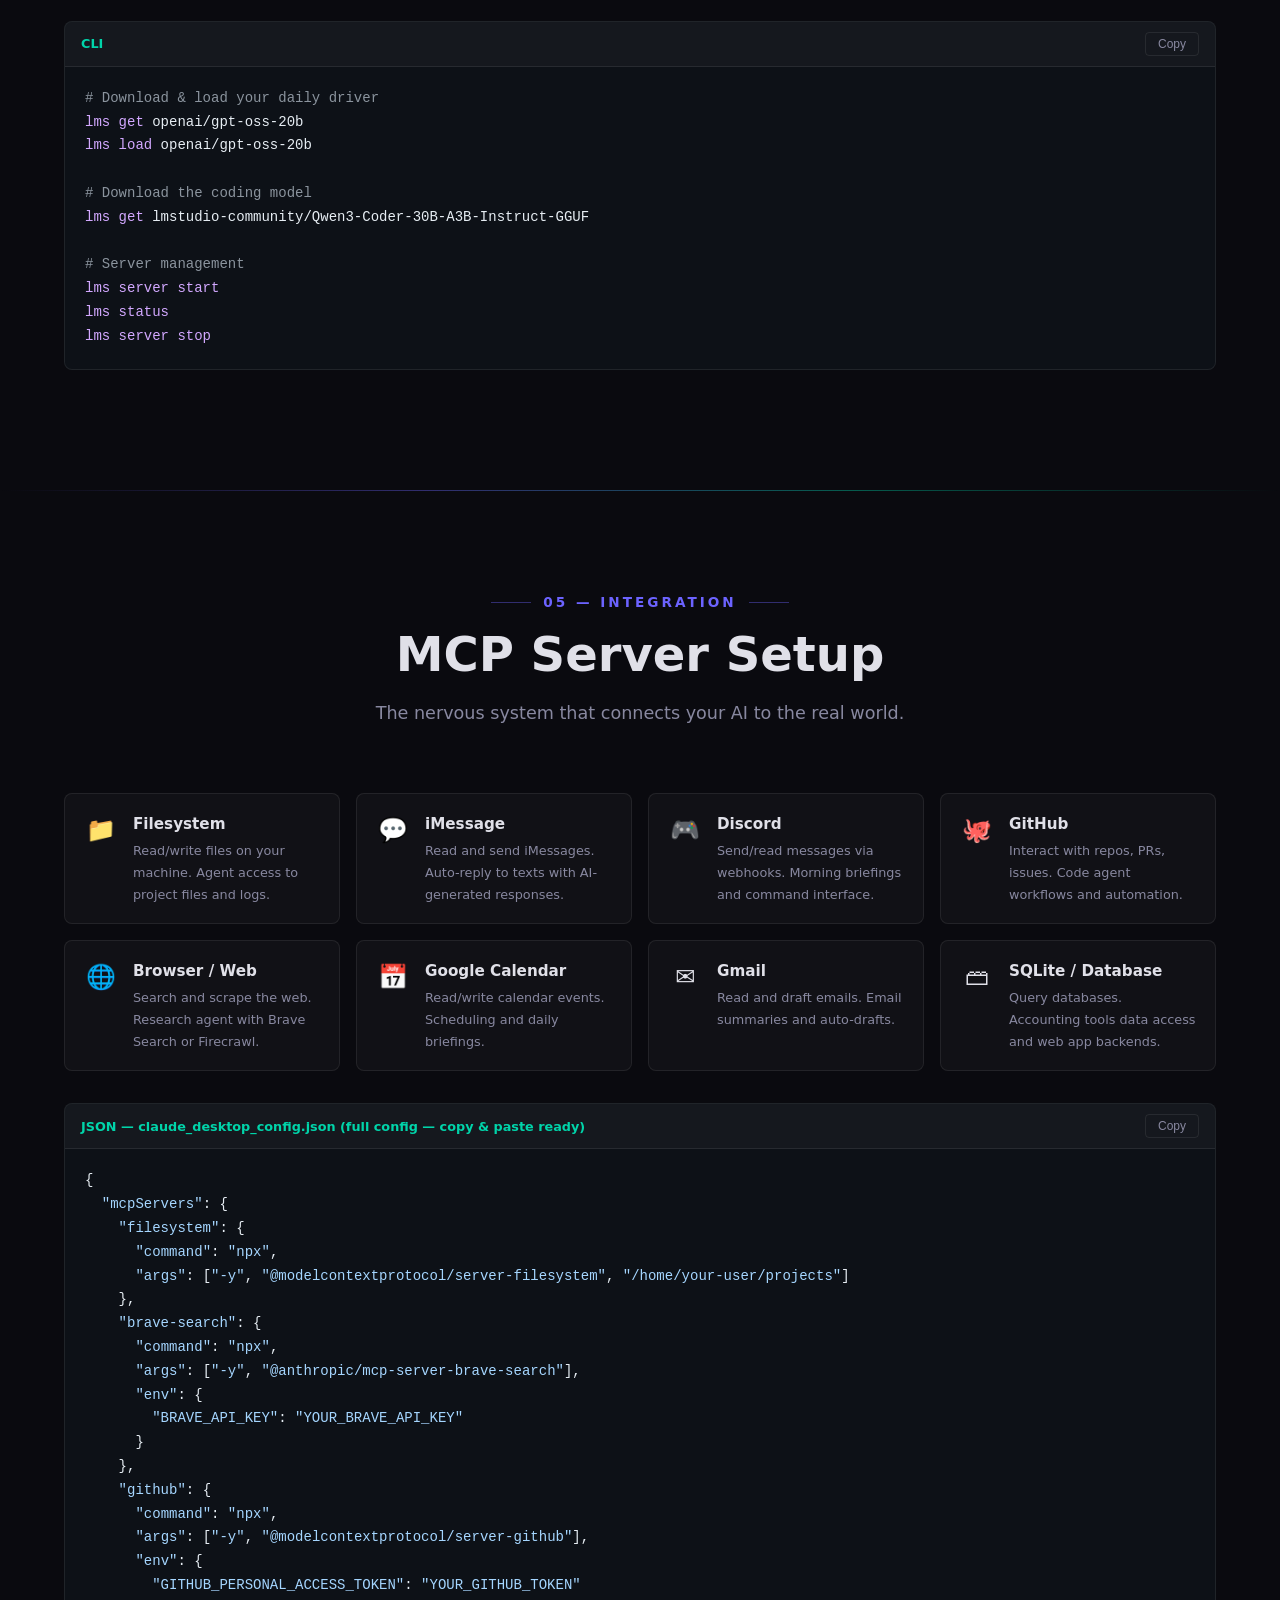
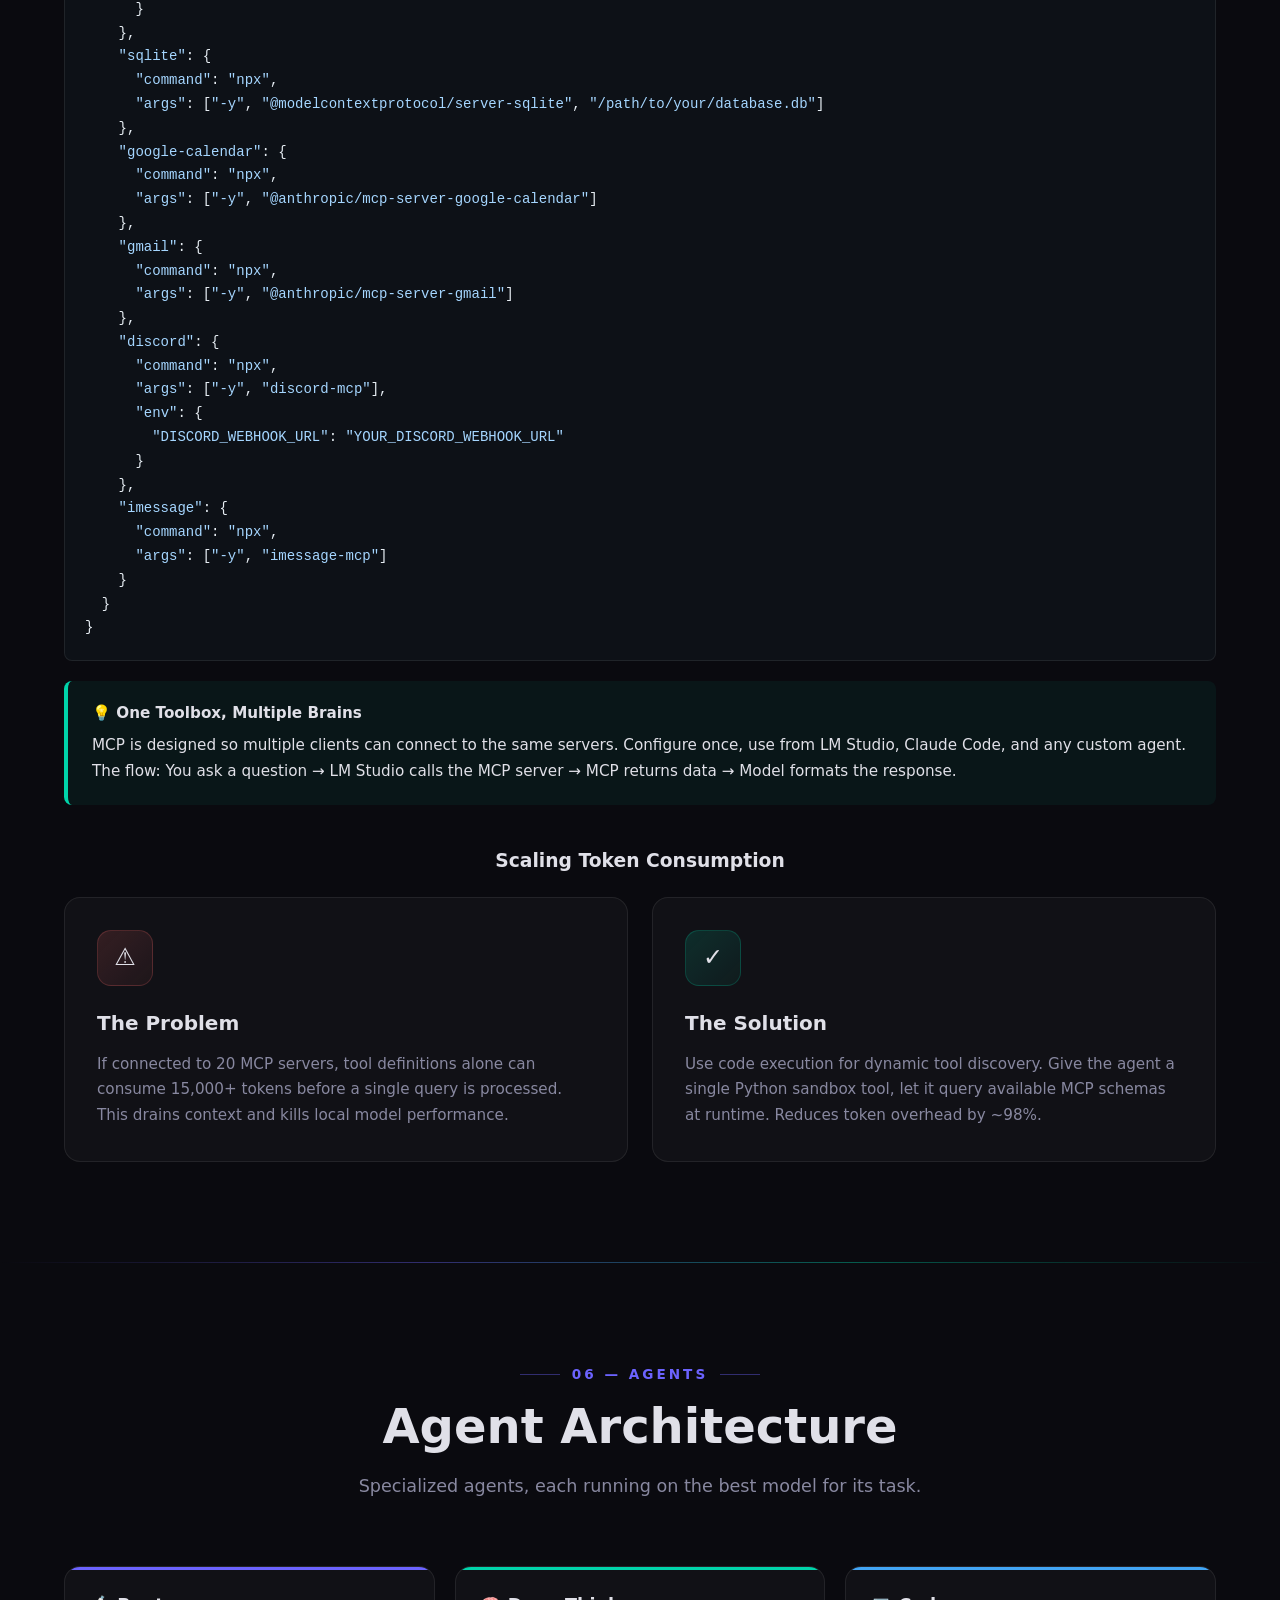
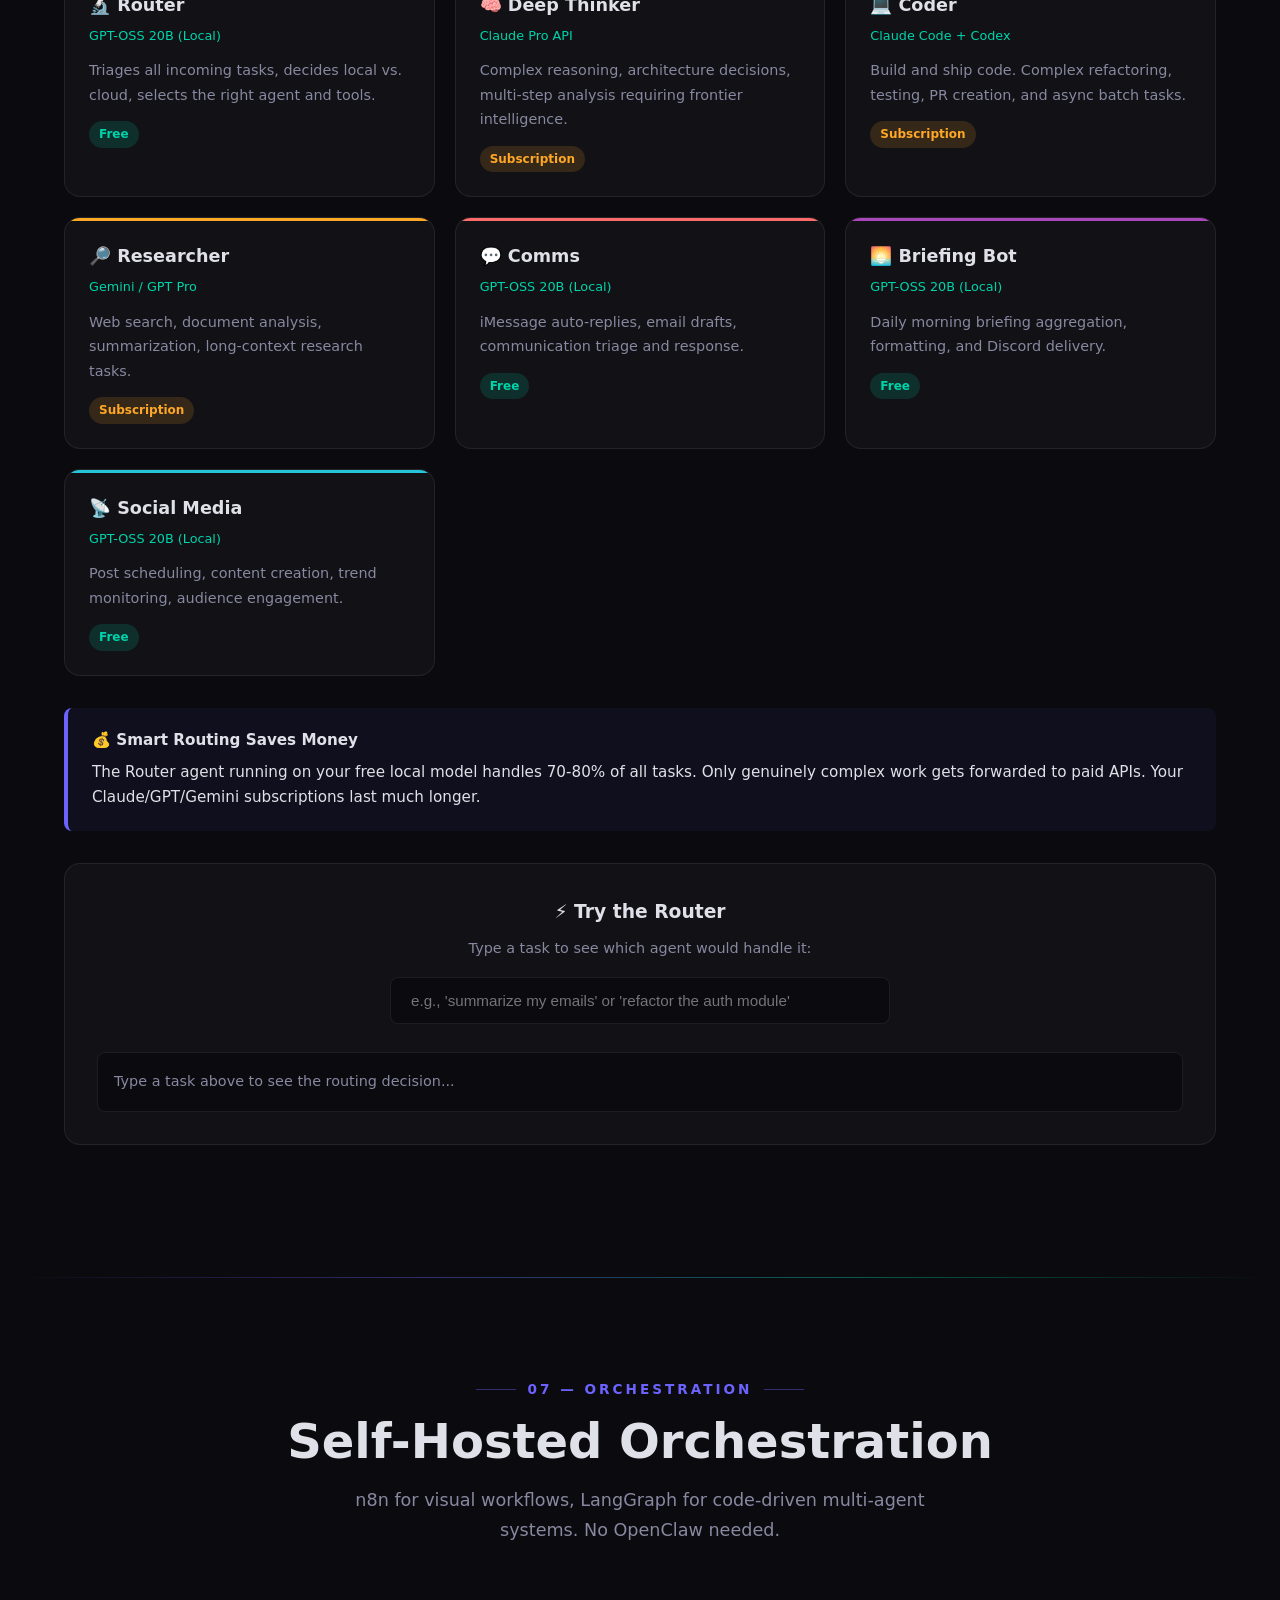
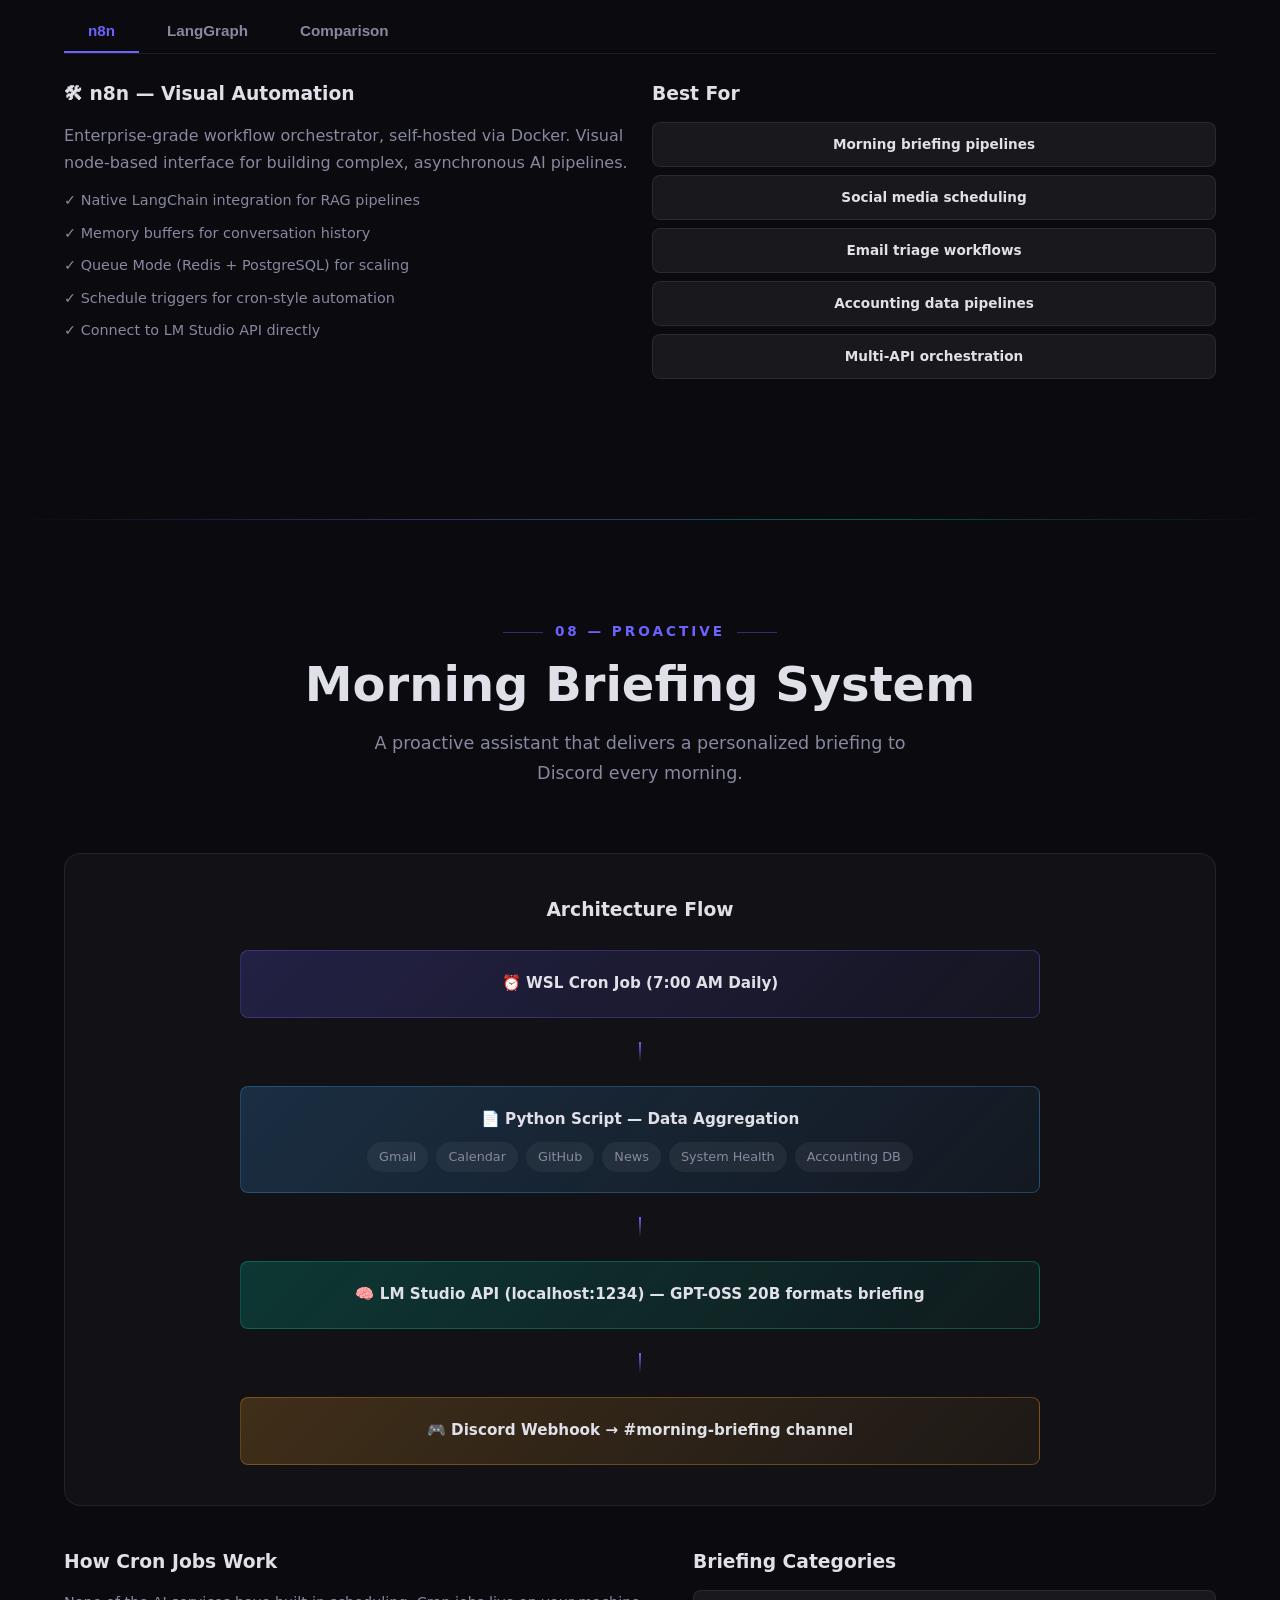
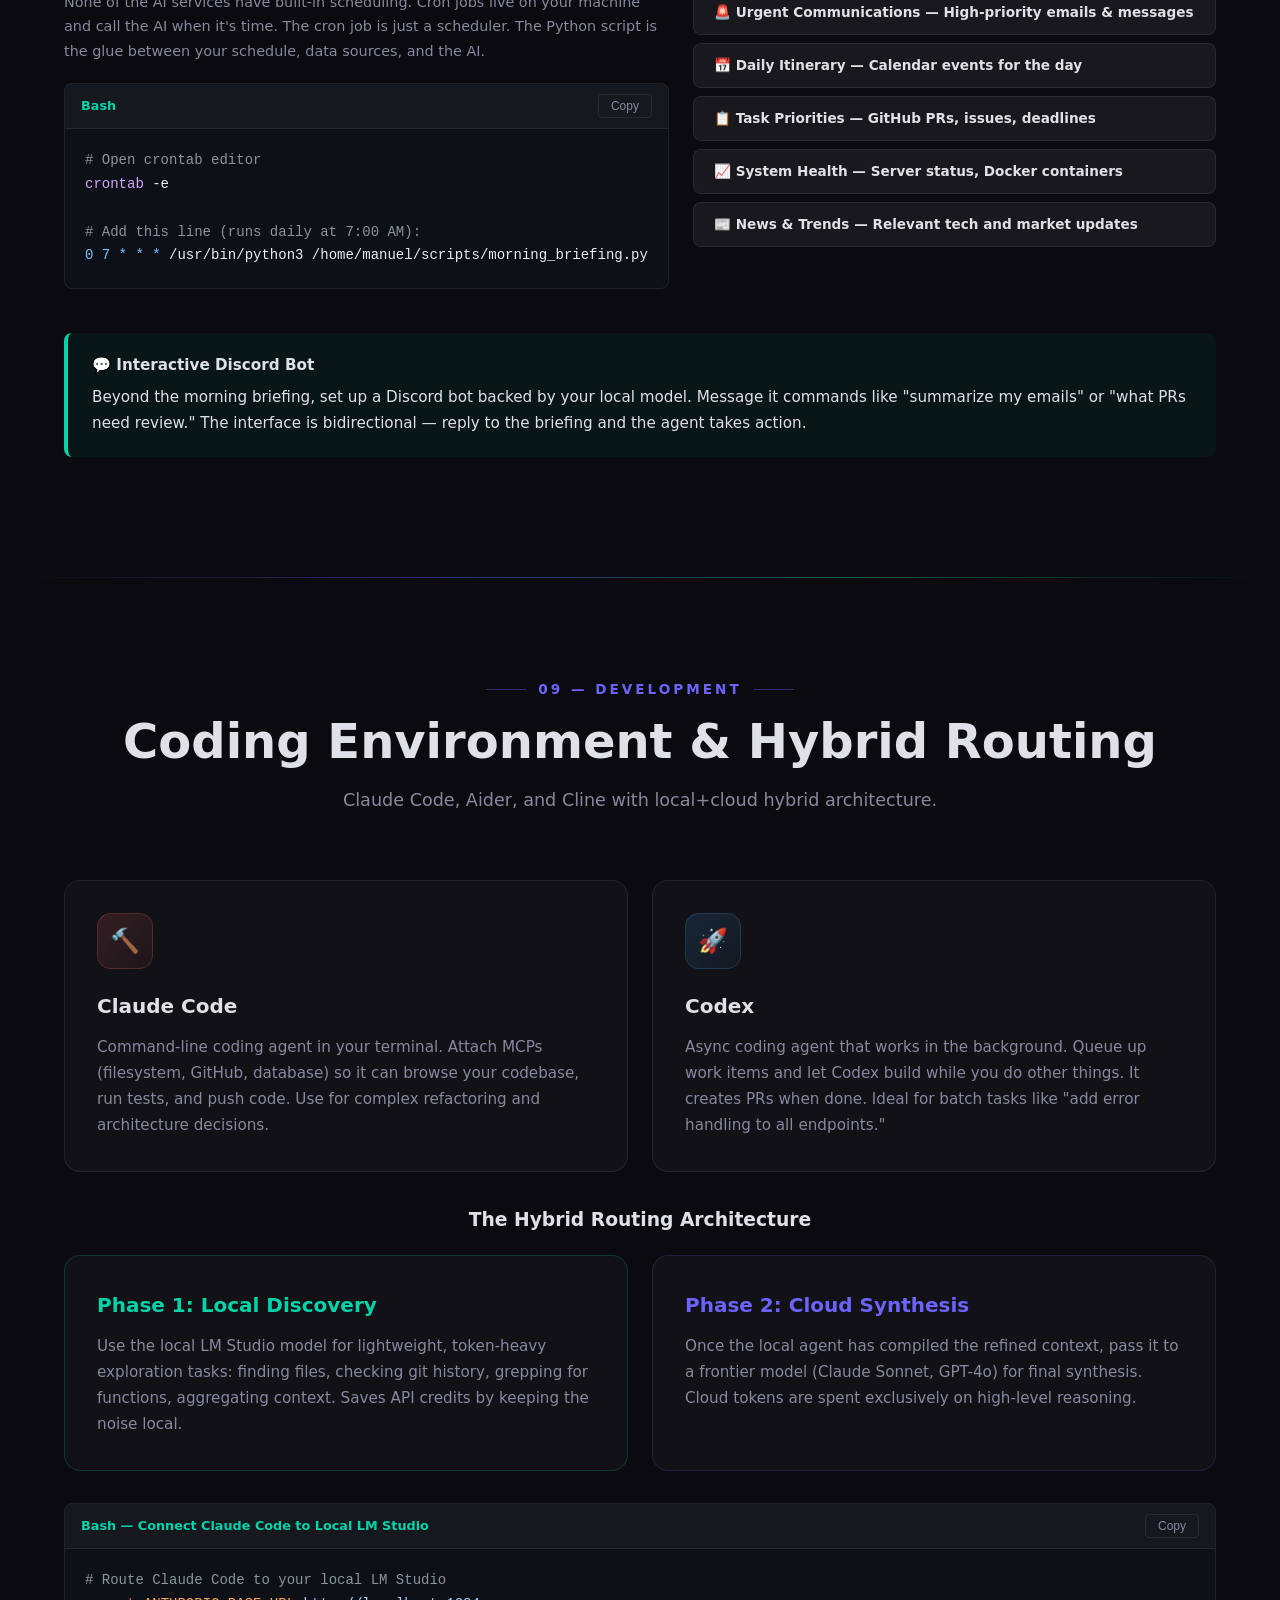
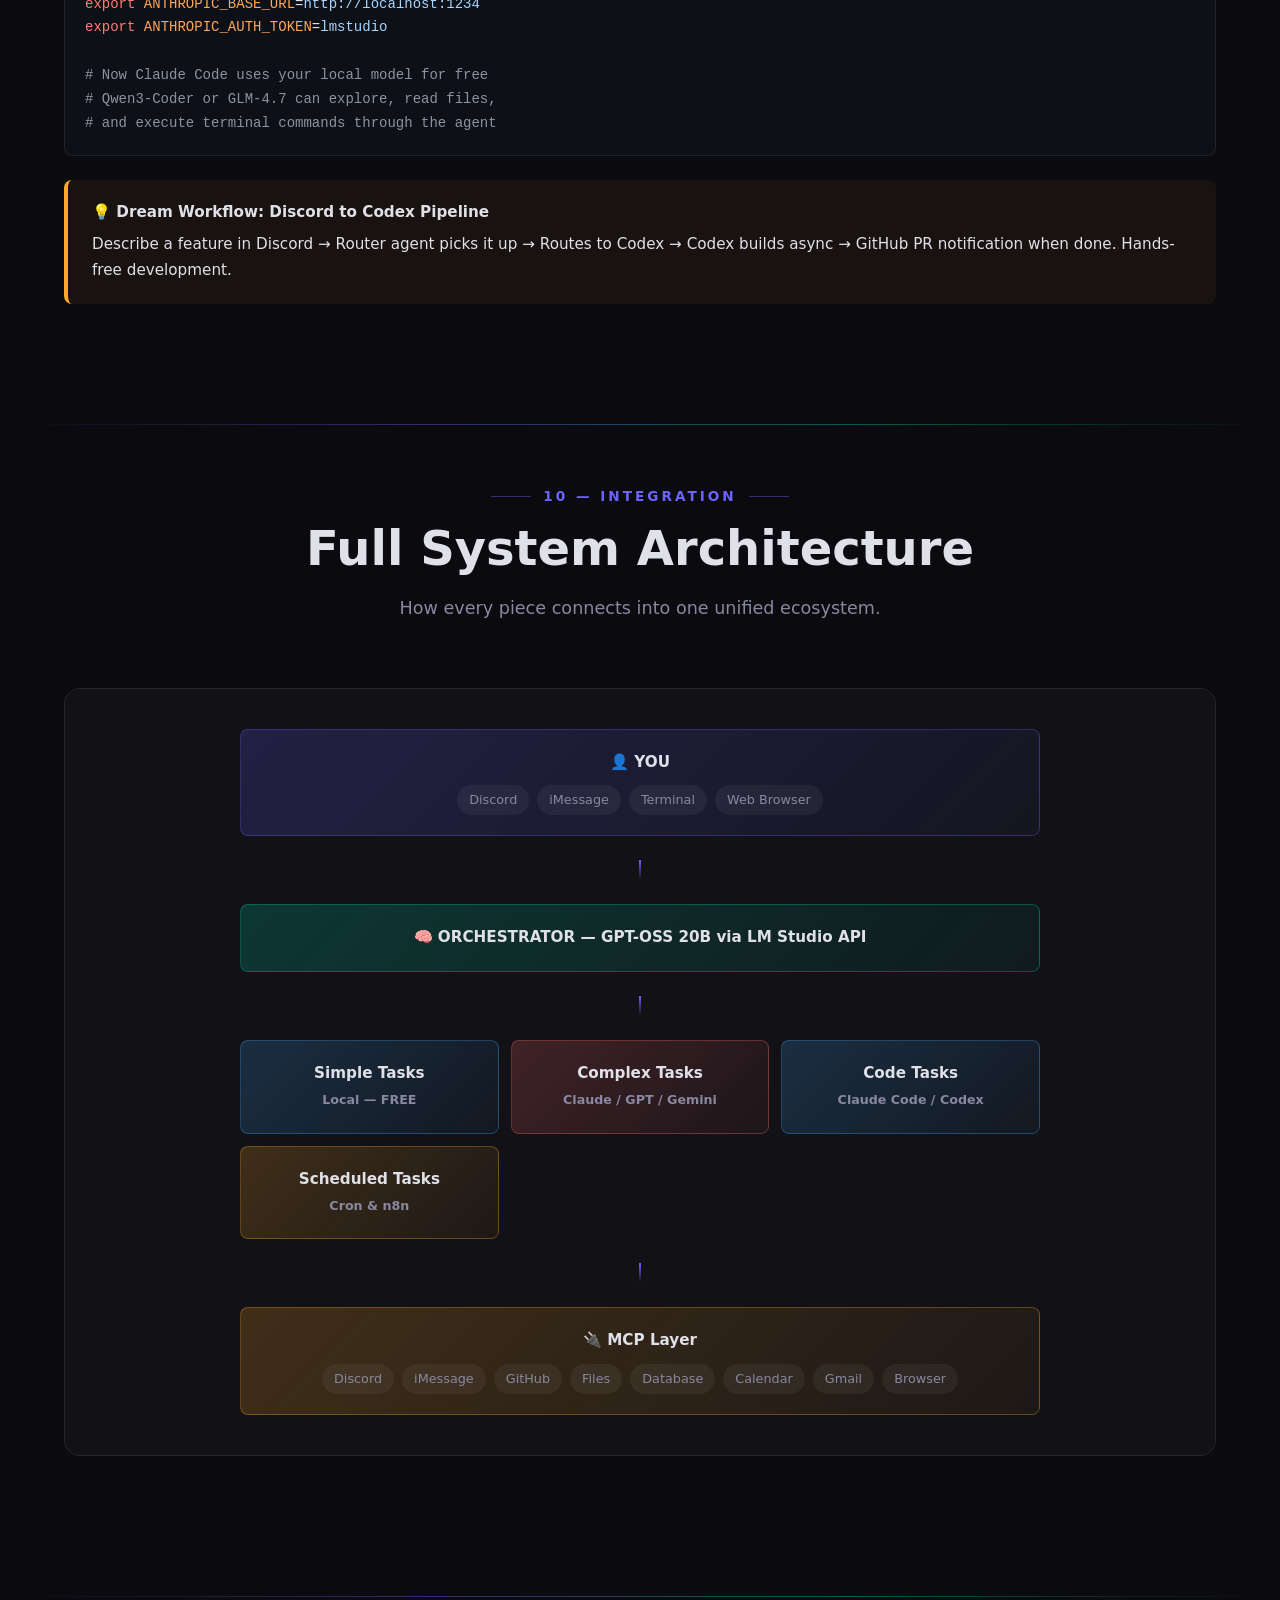
==== commit 122f998f: "Add OG meta tags for social previews" ====
--- a/index.html
+++ b/index.html
@@ -4,6 +4,21 @@
 <meta charset="UTF-8">
 <meta name="viewport" content="width=device-width, initial-scale=1.0">
 <title>The Ultimate AI Stack | LM Studio + MCP + Agents</title>
+
+<!-- Open Graph / Social Preview -->
+<meta property="og:title" content="The Ultimate AI Stack | LM Studio + MCP + Agents">
+<meta property="og:description" content="Your complete guide to building a self-hosted AI stack with LM Studio, MCP servers, and autonomous agents. Run AI locally, your way.">
+<meta property="og:image" content="https://lmstudio.mrosadev.online/og-image.png">
+<meta property="og:url" content="https://lmstudio.mrosadev.online">
+<meta property="og:type" content="website">
+<meta property="og:site_name" content="The Ultimate AI Stack">
+<!-- Twitter Card -->
+<meta name="twitter:card" content="summary_large_image">
+<meta name="twitter:title" content="The Ultimate AI Stack | LM Studio + MCP + Agents">
+<meta name="twitter:description" content="Your complete guide to building a self-hosted AI stack with LM Studio, MCP servers, and autonomous agents. Run AI locally, your way.">
+<meta name="twitter:image" content="https://lmstudio.mrosadev.online/og-image.png">
+<meta name="theme-color" content="#6c63ff">
+
 <style>
 /* ===== RESET & BASE ===== */
 *, *::before, *::after { margin: 0; padding: 0; box-sizing: border-box; }
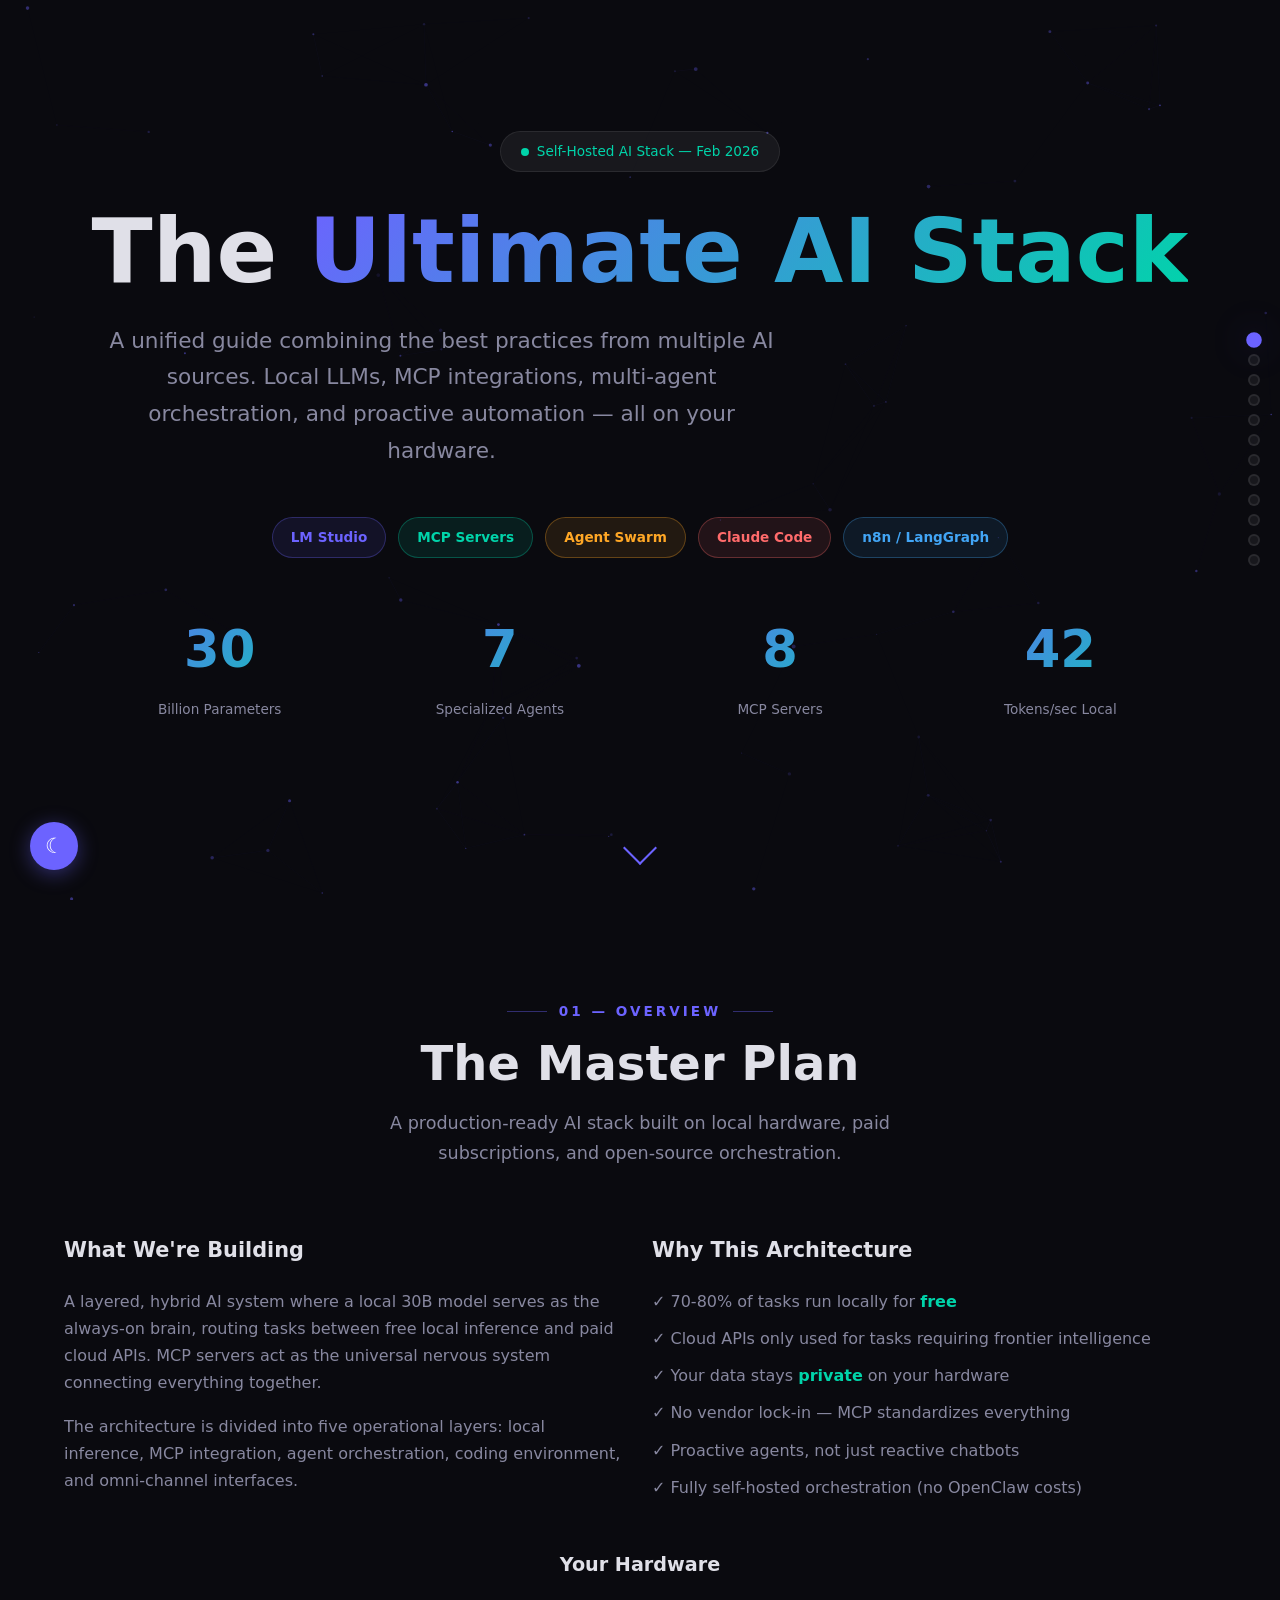
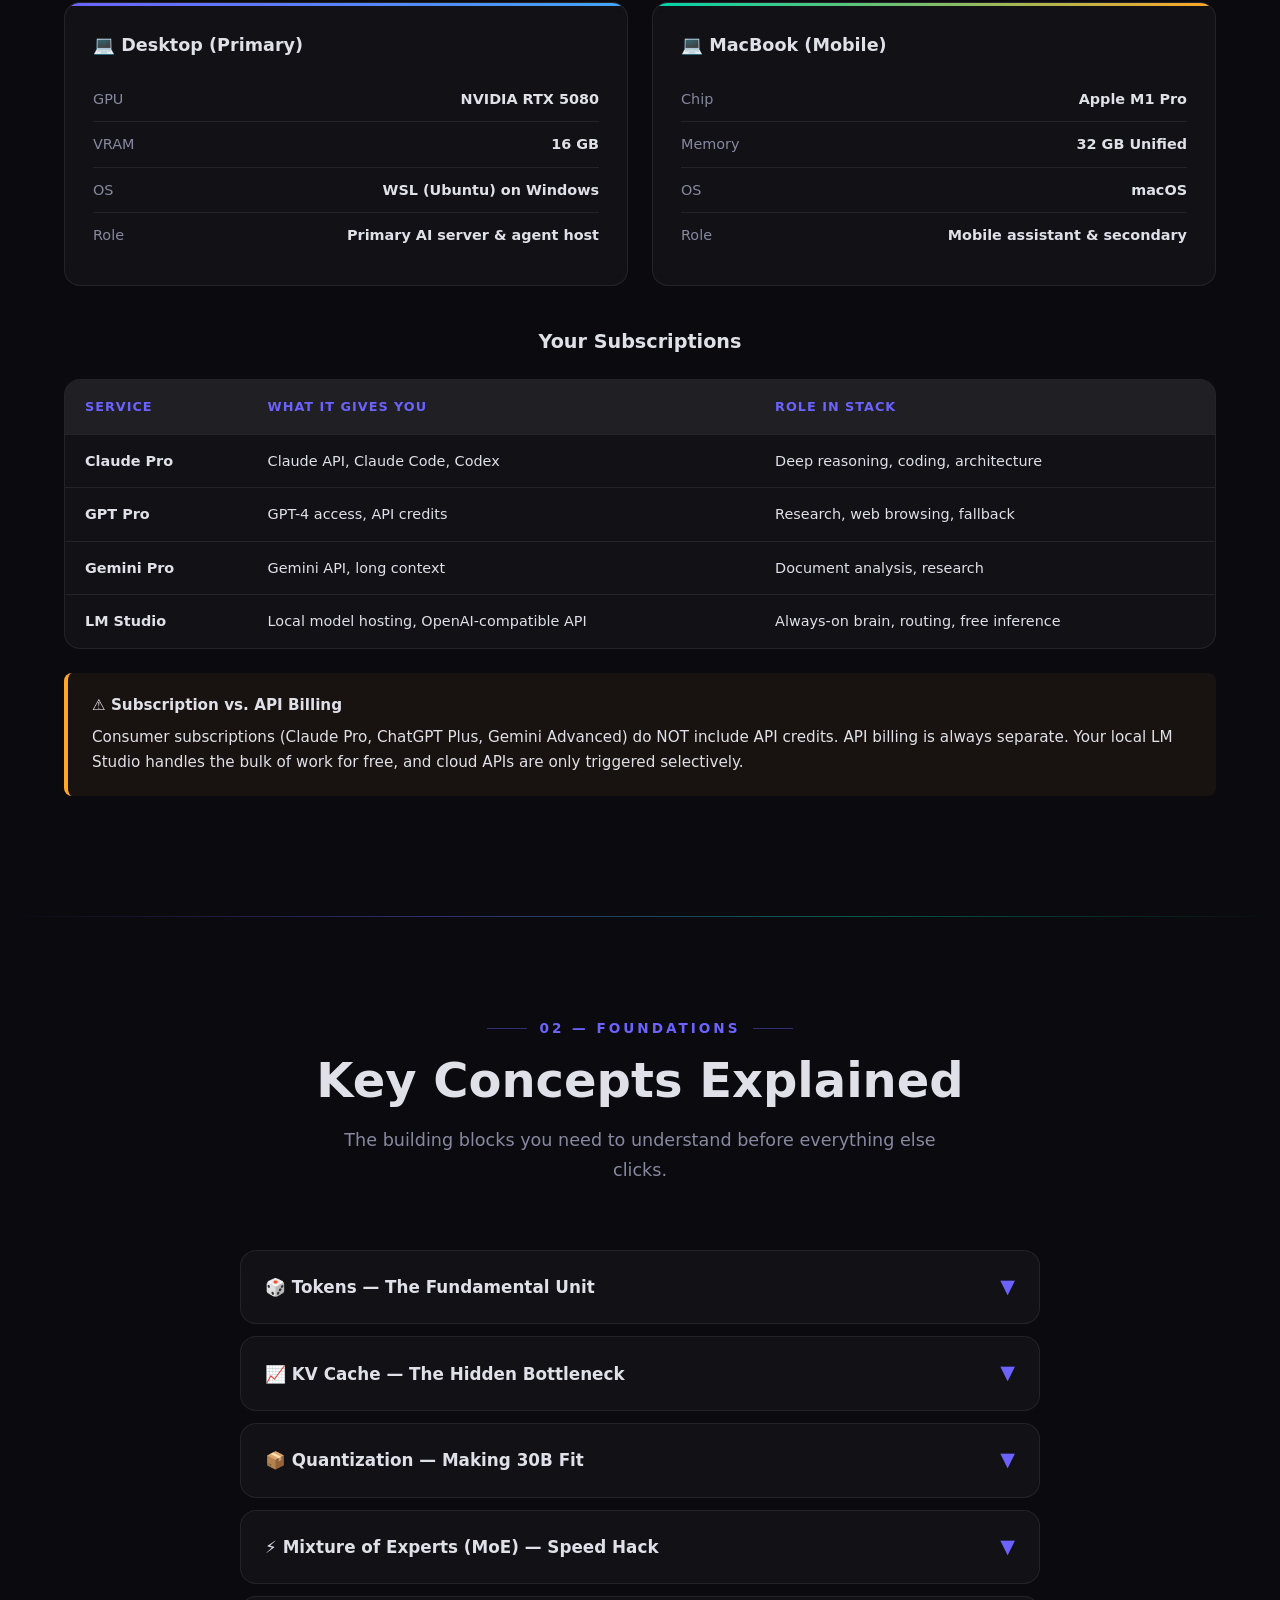
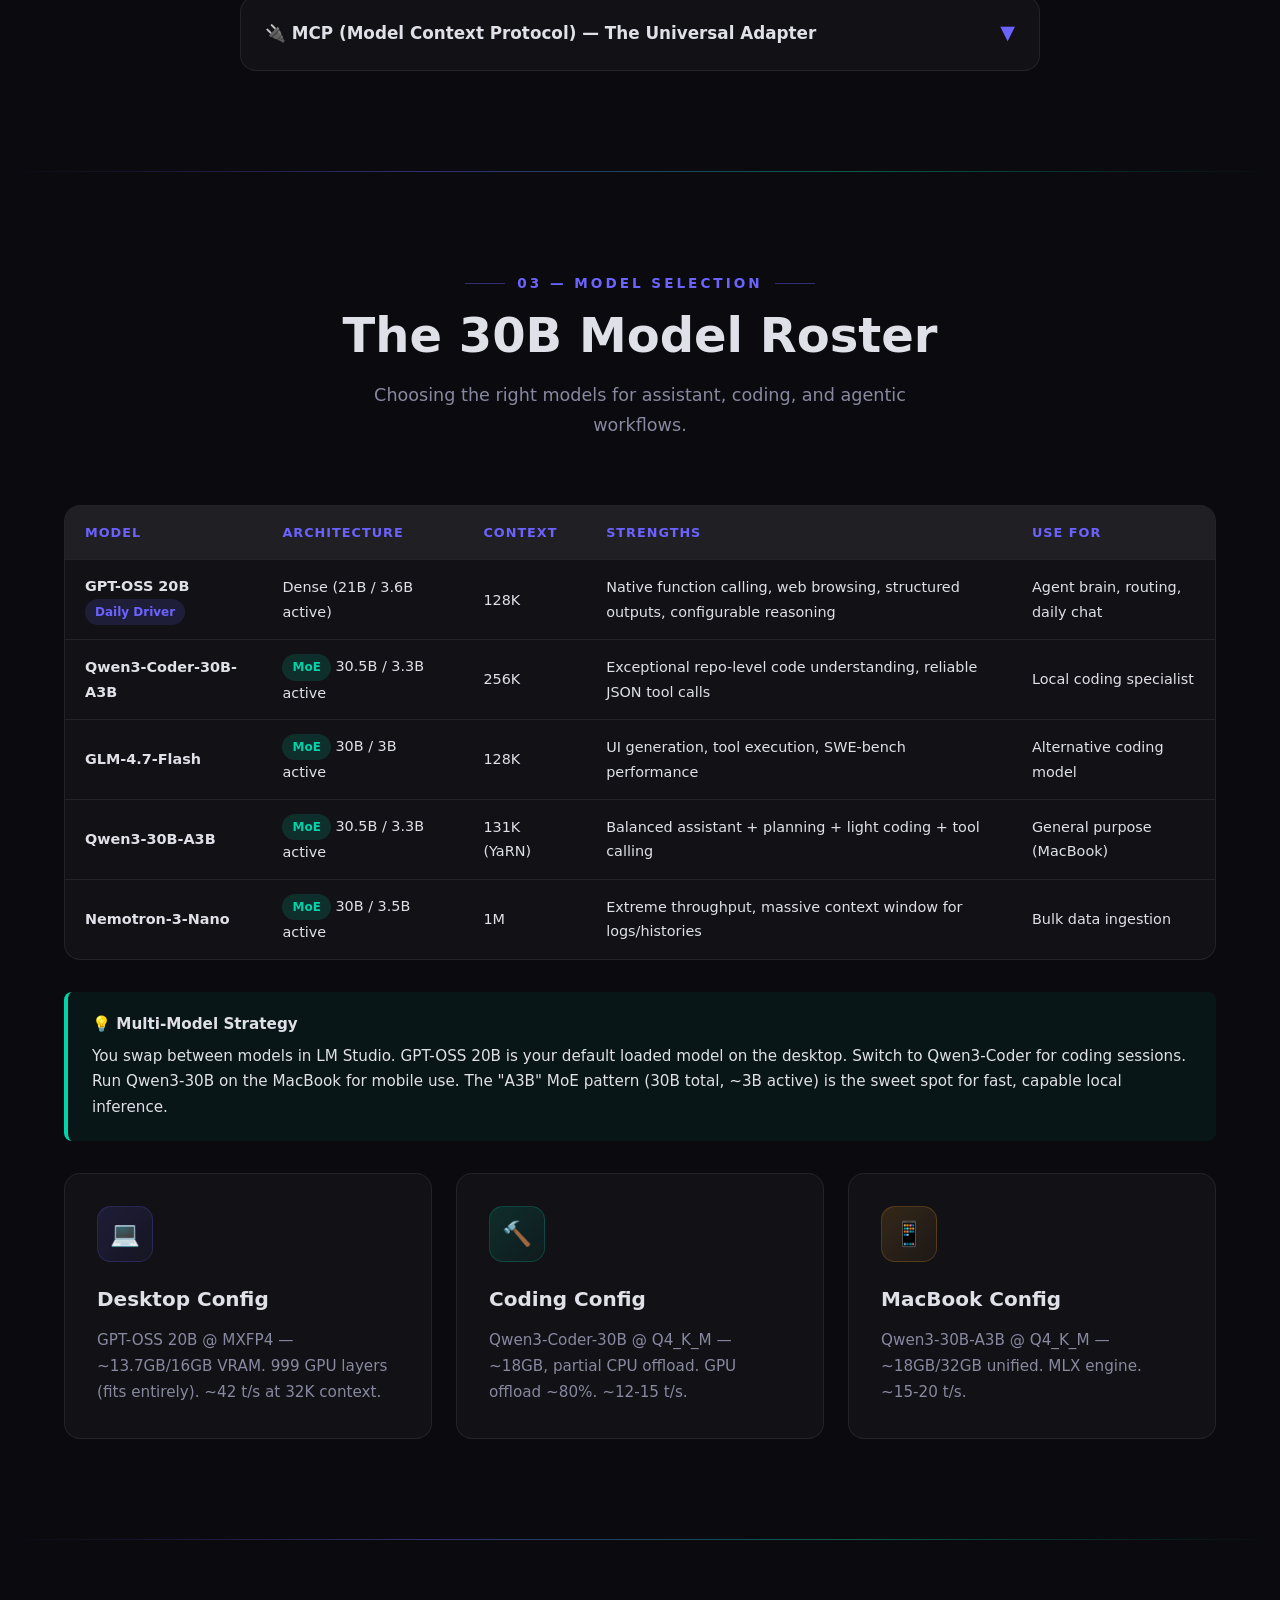
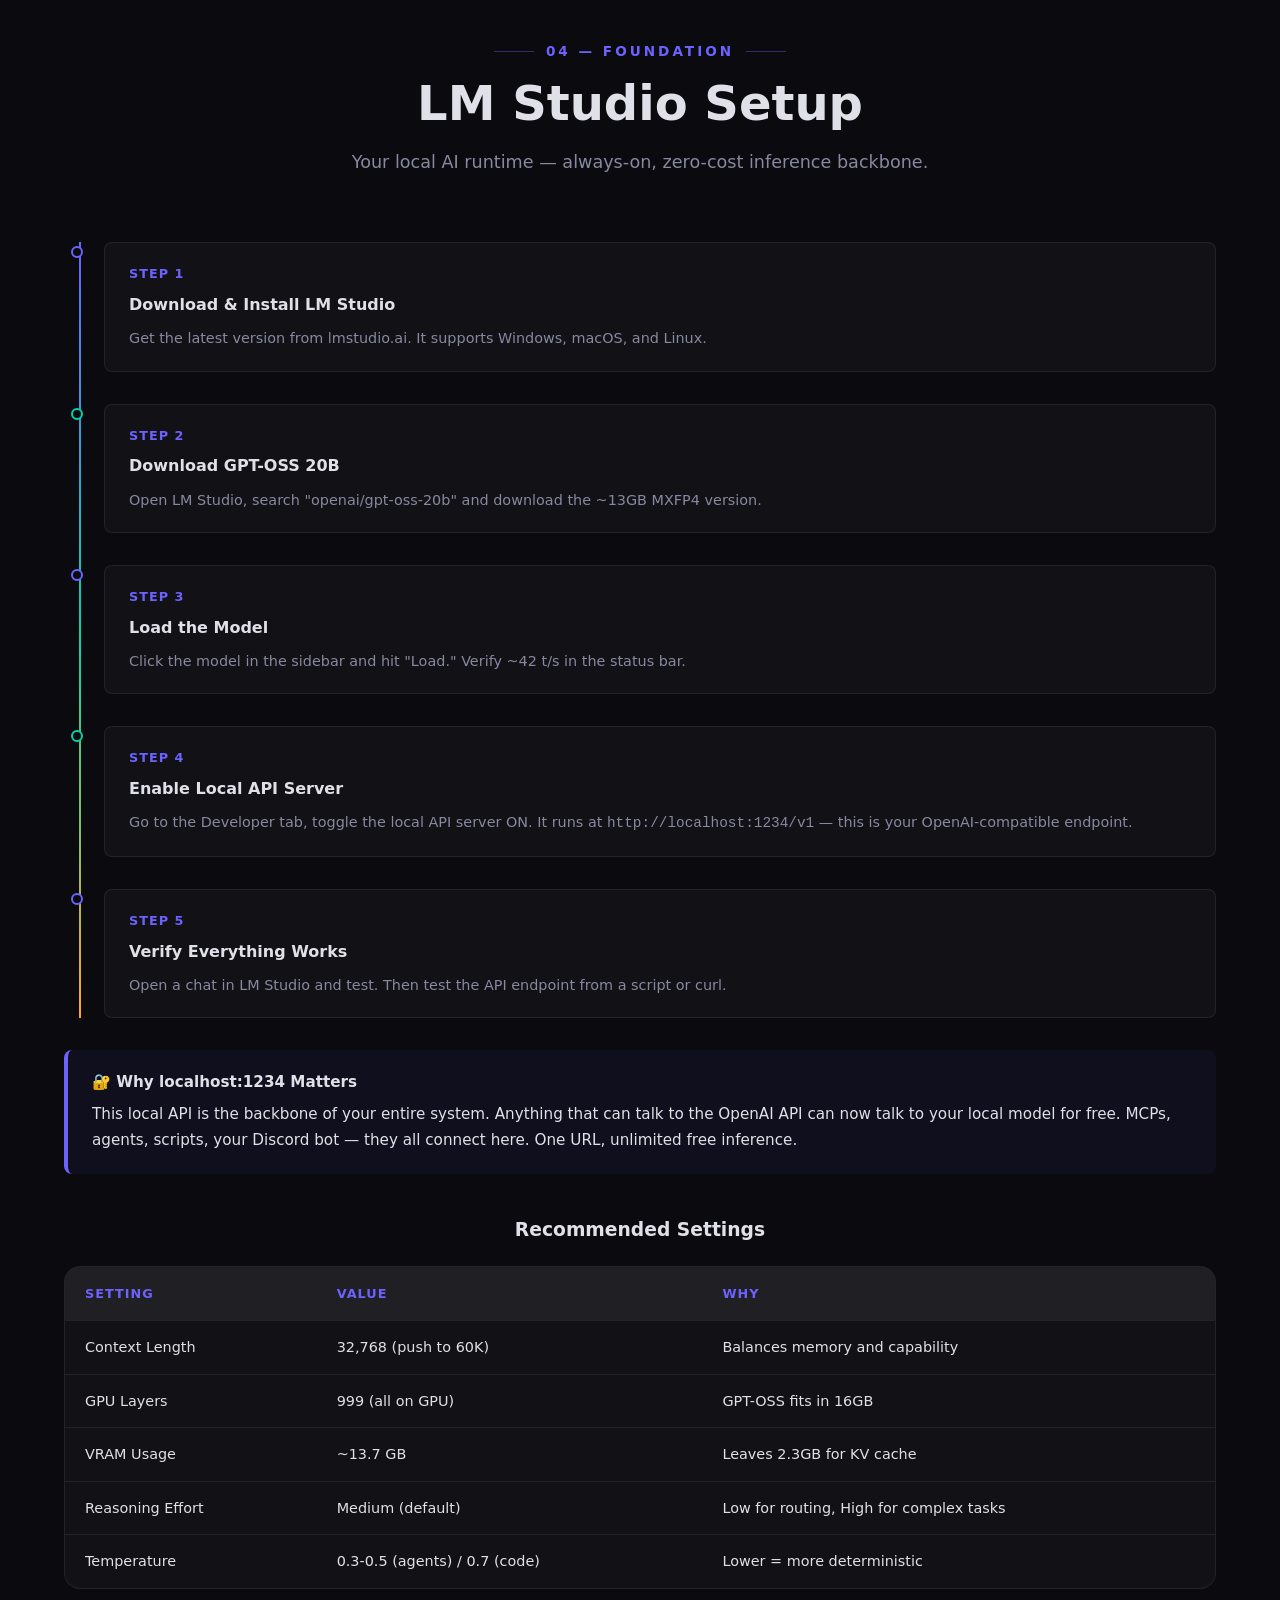
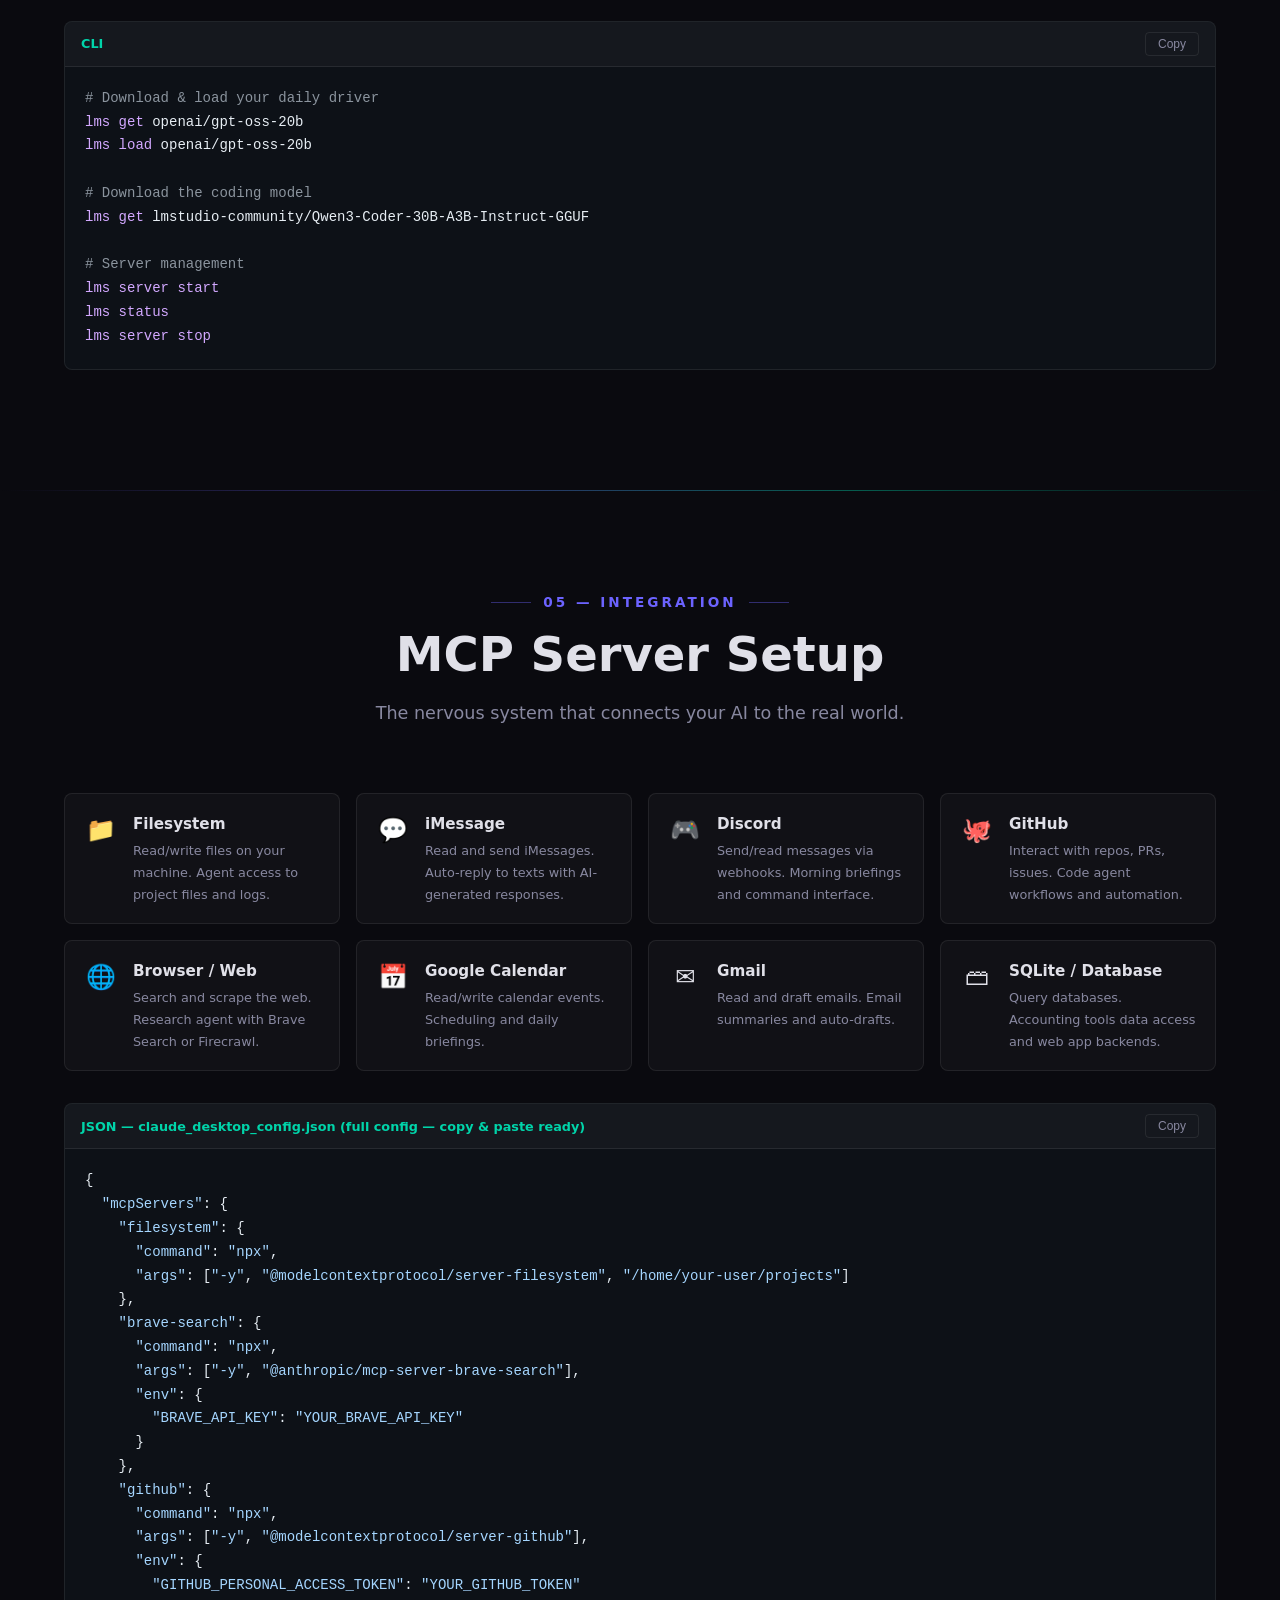
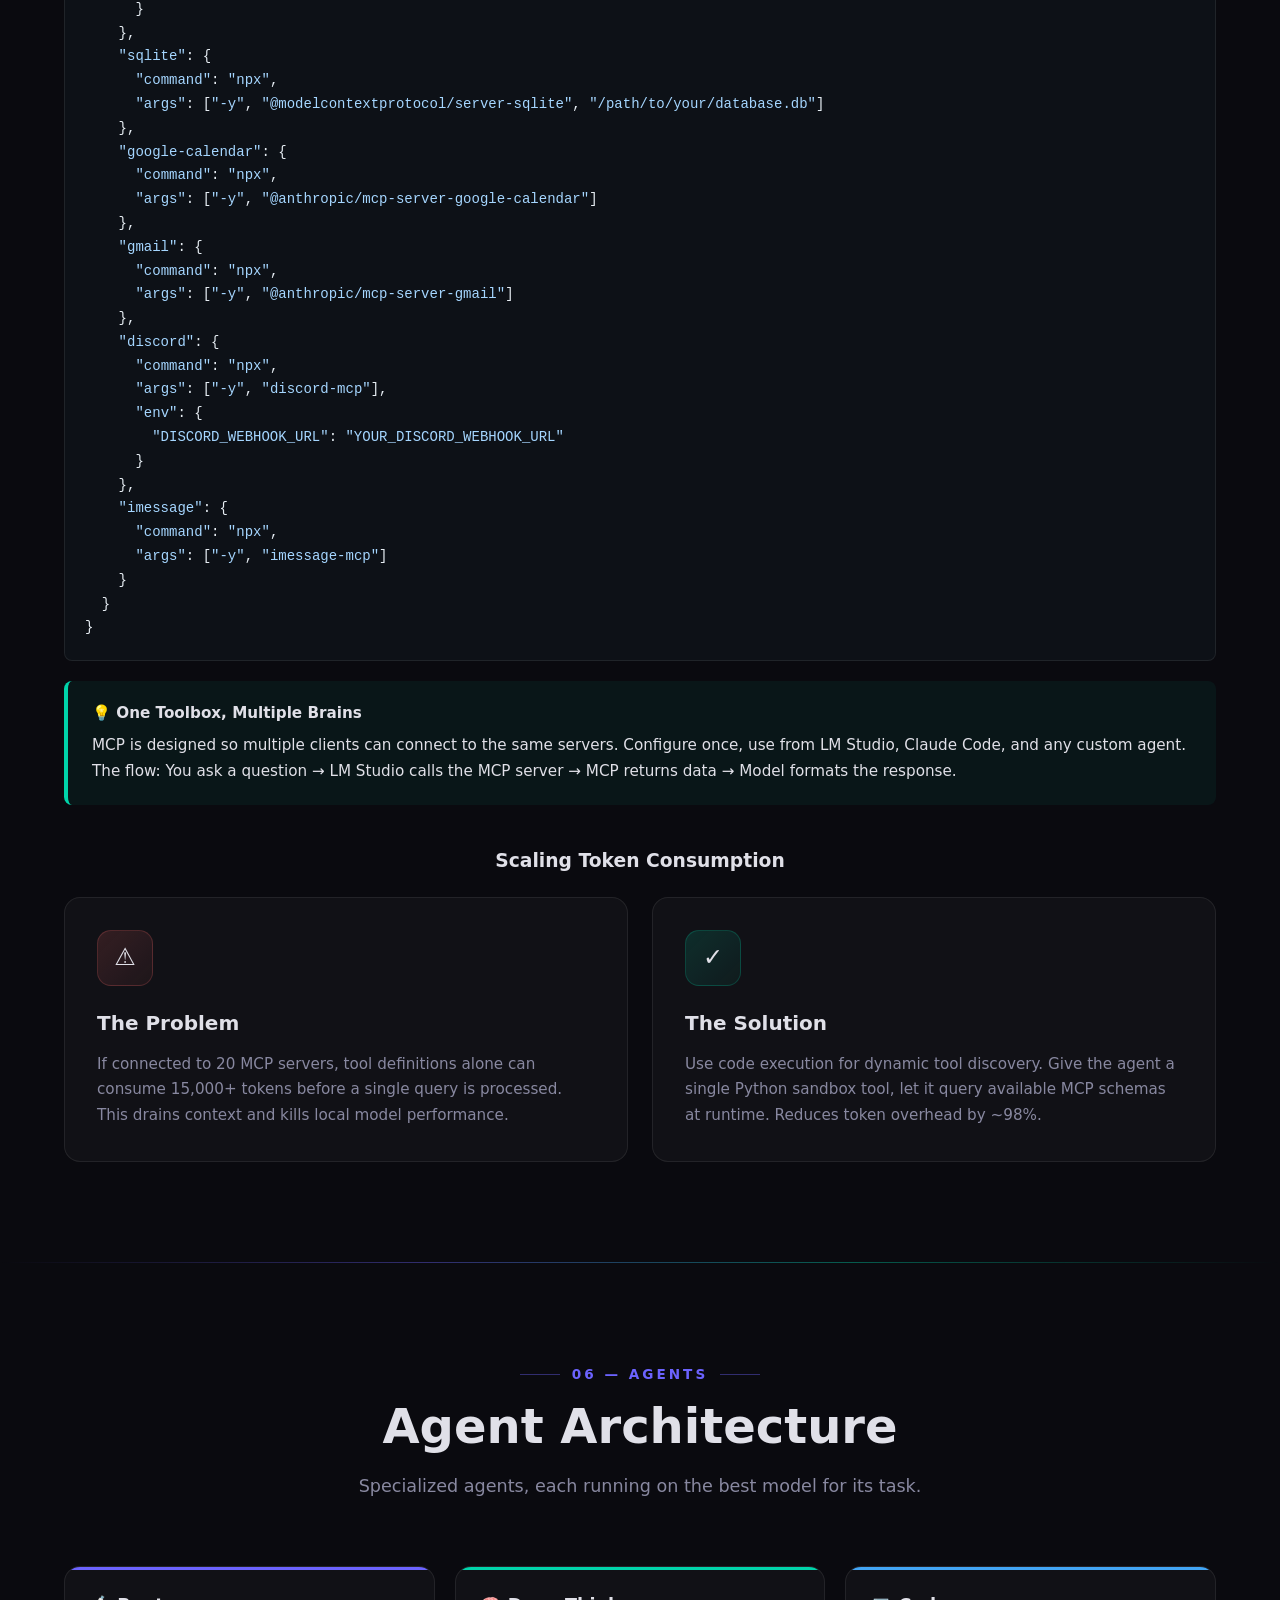
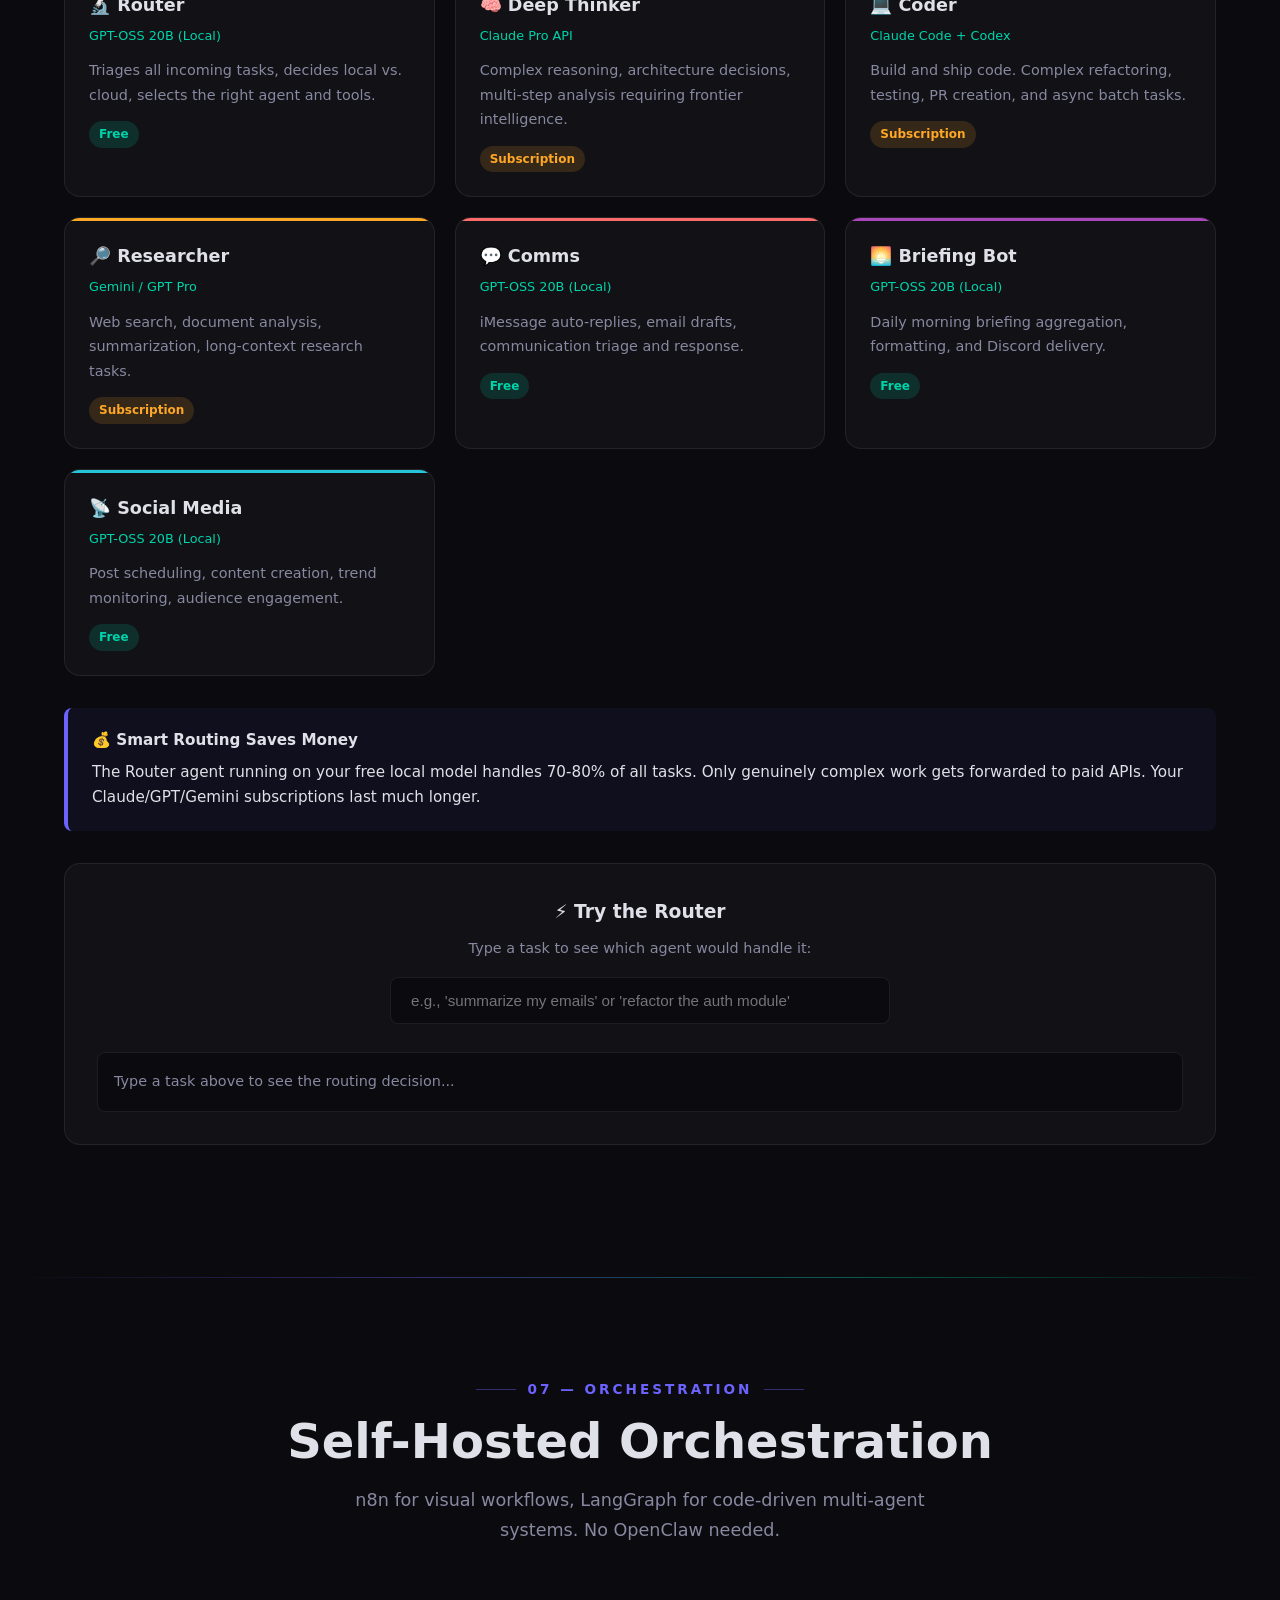
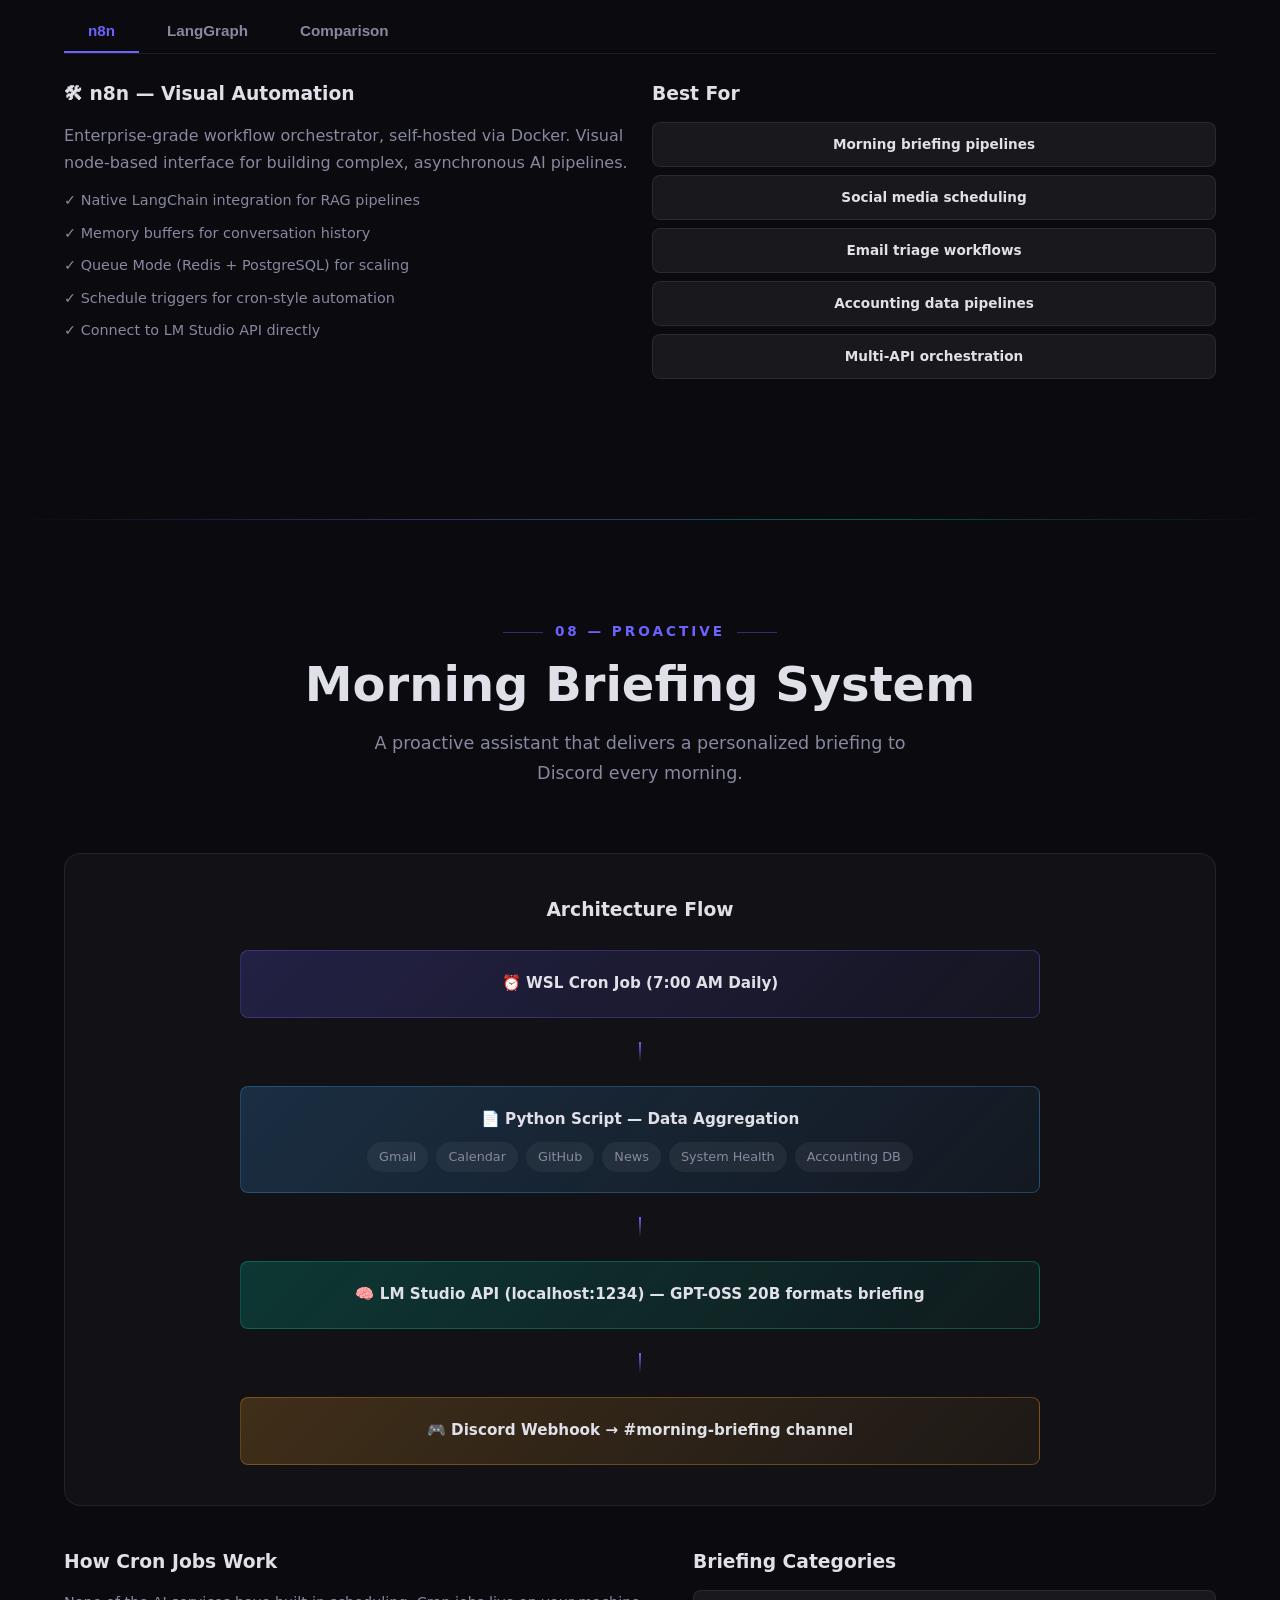
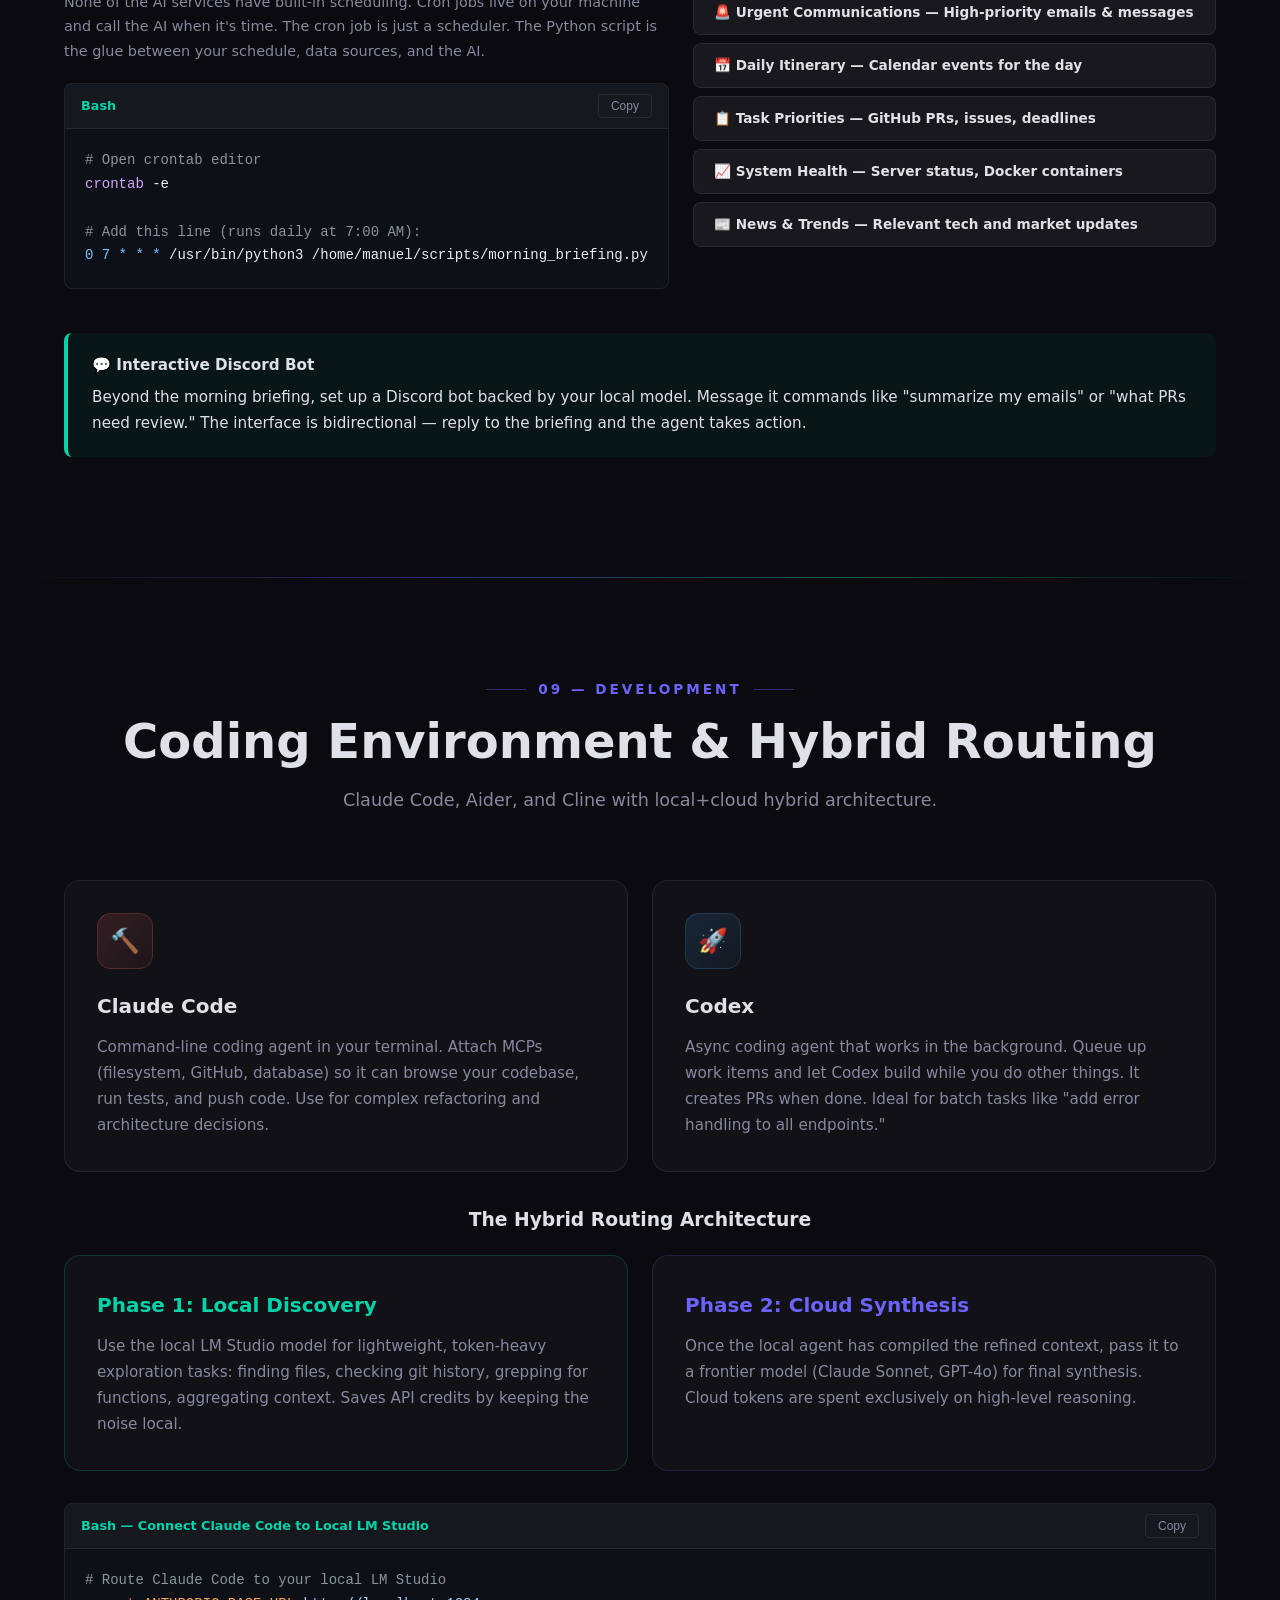
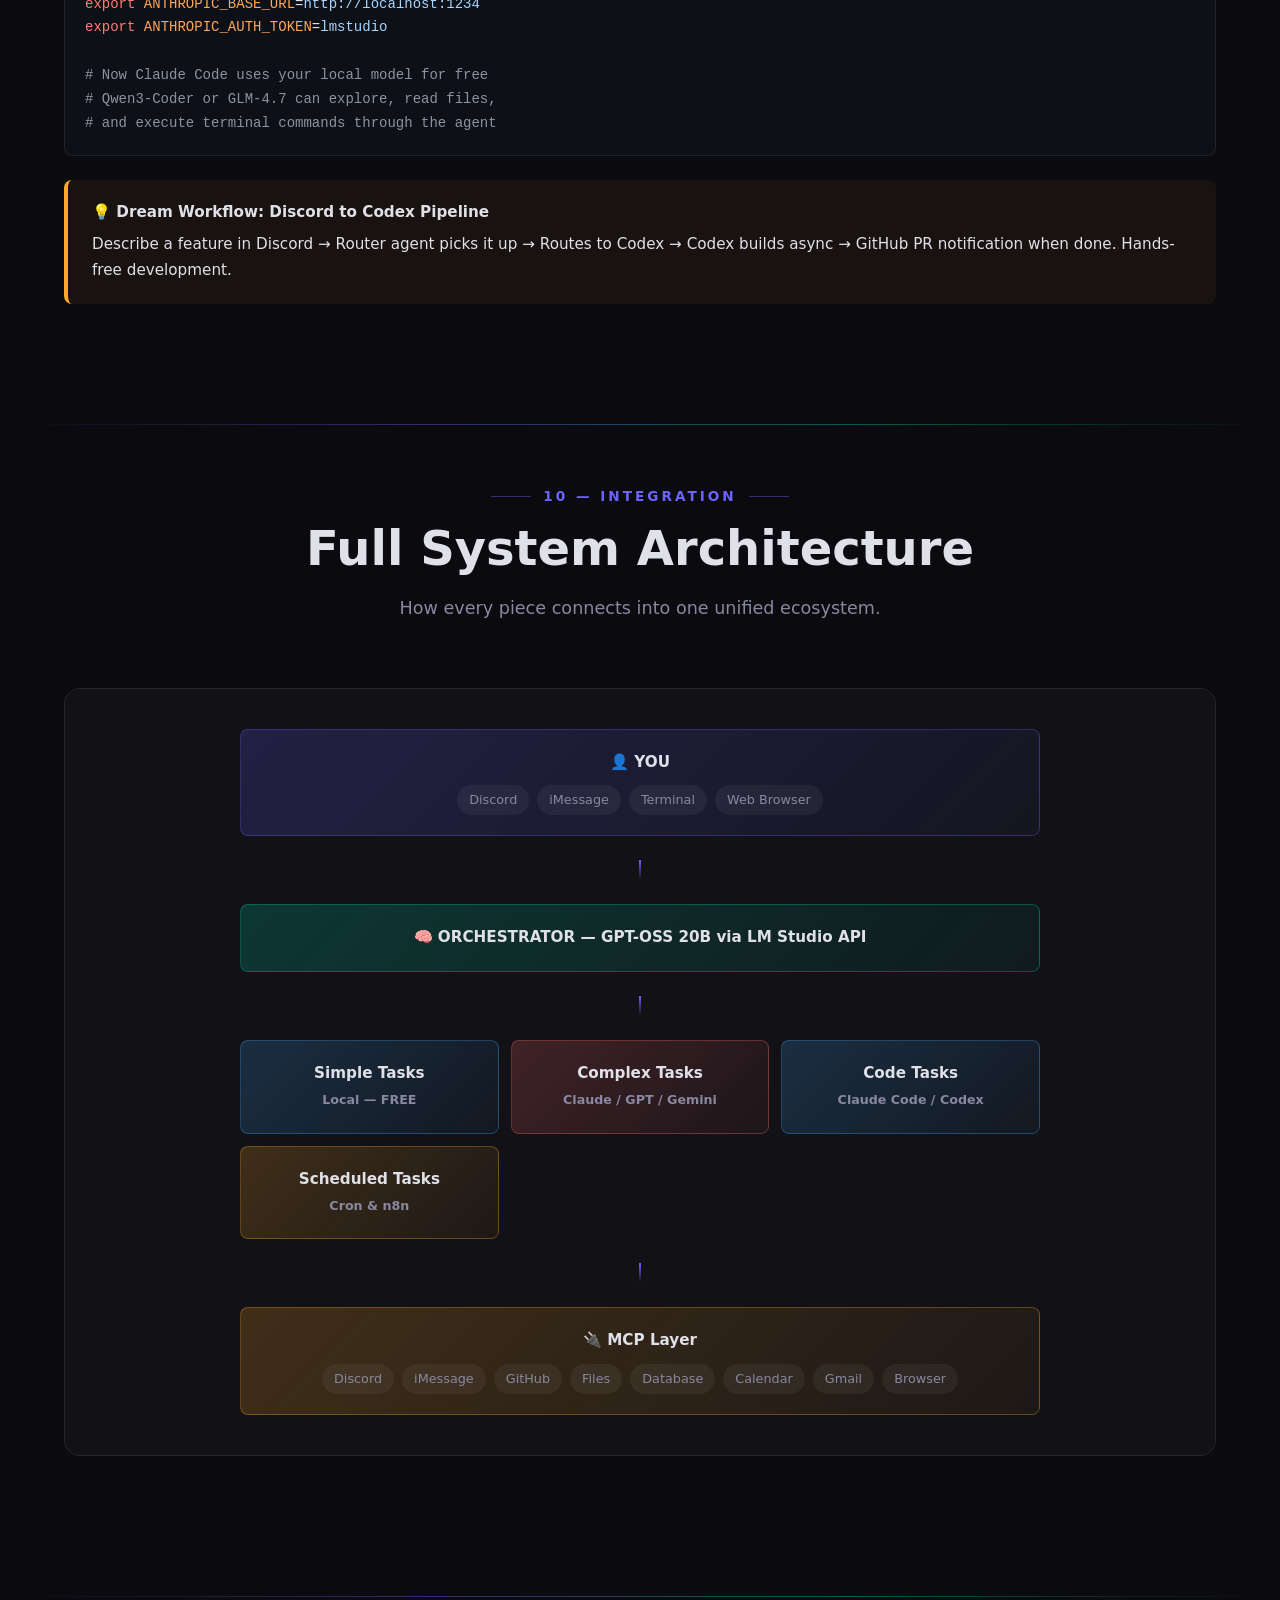
==== commit 3ae72f7b: "Refactor into separate CSS/JS files and note passion project in README" ====
--- a/index.html
+++ b/index.html
@@ -19,764 +19,7 @@
 <meta name="twitter:image" content="https://lmstudio.mrosadev.online/og-image.png">
 <meta name="theme-color" content="#6c63ff">
 
-<style>
-/* ===== RESET & BASE ===== */
-*, *::before, *::after { margin: 0; padding: 0; box-sizing: border-box; }
-:root {
-  --bg: #0a0a0f;
-  --bg2: #12121a;
-  --bg3: #1a1a2e;
-  --surface: rgba(255,255,255,0.03);
-  --surface2: rgba(255,255,255,0.06);
-  --border: rgba(255,255,255,0.08);
-  --text: #e0e0e8;
-  --text-dim: #8888a0;
-  --accent: #6c63ff;
-  --accent2: #00d4aa;
-  --accent3: #ff6b6b;
-  --accent4: #ffa726;
-  --accent5: #42a5f5;
-  --glow: 0 0 30px rgba(108,99,255,0.3);
-  --glow2: 0 0 30px rgba(0,212,170,0.3);
-  --radius: 16px;
-  --radius-sm: 8px;
-  --transition: 0.3s cubic-bezier(0.4, 0, 0.2, 1);
-}
-/* ===== LIGHT THEME ===== */
-[data-theme="light"] {
-  --bg: #f5f5fa;
-  --bg2: #eeeef4;
-  --bg3: #e4e4ee;
-  --surface: rgba(0,0,0,0.03);
-  --surface2: rgba(0,0,0,0.06);
-  --border: rgba(0,0,0,0.1);
-  --text: #1a1a2e;
-  --text-dim: #5a5a7a;
-  --glow: 0 0 30px rgba(108,99,255,0.15);
-  --glow2: 0 0 30px rgba(0,212,170,0.15);
-}
-[data-theme="light"] ::selection { background: var(--accent); color: #fff; }
-[data-theme="light"] ::-webkit-scrollbar-track { background: var(--bg); }
-[data-theme="light"] pre { background: #1e1e2e; color: #e6edf3; }
-[data-theme="light"] .code-block { background: #1e1e2e; }
-[data-theme="light"] .routing-input { background: #fff; }
-[data-theme="light"] .routing-result { background: #fff; }
-[data-theme="light"] .search-input { background: #fff; }
-[data-theme="light"] .timeline-dot { background: var(--bg); }
-
-/* ===== THEME TOGGLE ===== */
-.theme-toggle {
-  position: fixed; bottom: 30px; left: 30px;
-  width: 48px; height: 48px; border-radius: 50%;
-  background: var(--accent); color: #fff; border: none;
-  font-size: 1.3rem; cursor: pointer; z-index: 1000;
-  display: flex; align-items: center; justify-content: center;
-  box-shadow: 0 4px 20px rgba(108,99,255,0.4);
-  transition: 0.3s cubic-bezier(0.4, 0, 0.2, 1);
-}
-.theme-toggle:hover { transform: translateY(-4px); box-shadow: 0 8px 30px rgba(108,99,255,0.6); }
-
-html { scroll-behavior: smooth; font-size: 16px; }
-body {
-  font-family: 'Segoe UI', system-ui, -apple-system, sans-serif;
-  background: var(--bg);
-  color: var(--text);
-  line-height: 1.7;
-  overflow-x: hidden;
-  -webkit-font-smoothing: antialiased;
-}
-::selection { background: var(--accent); color: #fff; }
-::-webkit-scrollbar { width: 6px; }
-::-webkit-scrollbar-track { background: var(--bg); }
-::-webkit-scrollbar-thumb { background: var(--accent); border-radius: 3px; }
-a { color: var(--accent2); text-decoration: none; transition: var(--transition); }
-a:hover { color: #fff; text-shadow: var(--glow2); }
-
-/* ===== PARTICLE CANVAS ===== */
-#particles { position: fixed; inset: 0; z-index: 0; pointer-events: none; }
-
-/* ===== PROGRESS BAR ===== */
-#progress-bar {
-  position: fixed; top: 0; left: 0; height: 3px; z-index: 9999;
-  background: linear-gradient(90deg, var(--accent), var(--accent2), var(--accent4));
-  transition: width 0.1s linear; width: 0%;
-  box-shadow: 0 0 10px var(--accent), 0 0 20px var(--accent2);
-}
-
-/* ===== FLOATING NAV ===== */
-.nav-float {
-  position: fixed; top: 50%; right: 20px; transform: translateY(-50%);
-  z-index: 1000; display: flex; flex-direction: column; gap: 8px;
-}
-.nav-dot {
-  width: 12px; height: 12px; border-radius: 50%;
-  background: var(--surface2); border: 2px solid var(--border);
-  cursor: pointer; transition: var(--transition); position: relative;
-}
-.nav-dot:hover, .nav-dot.active {
-  background: var(--accent); border-color: var(--accent);
-  box-shadow: var(--glow); transform: scale(1.3);
-}
-.nav-dot .nav-label {
-  position: absolute; right: 24px; top: 50%; transform: translateY(-50%);
-  background: var(--bg3); color: var(--text); padding: 4px 12px;
-  border-radius: var(--radius-sm); font-size: 0.75rem; white-space: nowrap;
-  opacity: 0; pointer-events: none; transition: var(--transition);
-  border: 1px solid var(--border);
-}
-.nav-dot:hover .nav-label { opacity: 1; }
-
-/* ===== LAYOUT ===== */
-.container {
-  max-width: 1200px; margin: 0 auto; padding: 0 24px;
-  position: relative; z-index: 1;
-}
-@media (min-width: 2000px) { .container { max-width: 1600px; } }
-@media (min-width: 2560px) { .container { max-width: 1920px; } }
-
-/* ===== HERO ===== */
-.hero {
-  min-height: 100vh; display: flex; flex-direction: column;
-  align-items: center; justify-content: center; text-align: center;
-  position: relative; padding: 40px 24px;
-}
-.hero-badge {
-  display: inline-flex; align-items: center; gap: 8px;
-  background: var(--surface2); border: 1px solid var(--border);
-  padding: 8px 20px; border-radius: 100px; font-size: 0.85rem;
-  color: var(--accent2); margin-bottom: 32px;
-  animation: fadeSlideUp 0.8s ease both 0.2s;
-}
-.hero-badge .pulse {
-  width: 8px; height: 8px; border-radius: 50%;
-  background: var(--accent2); animation: pulse 2s infinite;
-}
-.hero h1 {
-  font-size: clamp(2.5rem, 7vw, 6rem); font-weight: 800;
-  line-height: 1.05; margin-bottom: 24px;
-  animation: fadeSlideUp 0.8s ease both 0.4s;
-}
-.hero h1 .gradient-text {
-  background: linear-gradient(135deg, var(--accent), var(--accent2), var(--accent4));
-  -webkit-background-clip: text; -webkit-text-fill-color: transparent;
-  background-size: 200% 200%; animation: gradientShift 4s ease infinite;
-}
-.hero .subtitle {
-  font-size: clamp(1rem, 2vw, 1.35rem); color: var(--text-dim);
-  max-width: 700px; margin-bottom: 48px;
-  animation: fadeSlideUp 0.8s ease both 0.6s;
-}
-.hero-chips {
-  display: flex; flex-wrap: wrap; gap: 12px; justify-content: center;
-  margin-bottom: 48px; animation: fadeSlideUp 0.8s ease both 0.8s;
-}
-.chip {
-  padding: 8px 18px; border-radius: 100px; font-size: 0.85rem;
-  font-weight: 600; border: 1px solid; cursor: default;
-  transition: var(--transition);
-}
-.chip:hover { transform: translateY(-2px); }
-.chip--purple { background: rgba(108,99,255,0.1); border-color: rgba(108,99,255,0.3); color: var(--accent); }
-.chip--green { background: rgba(0,212,170,0.1); border-color: rgba(0,212,170,0.3); color: var(--accent2); }
-.chip--orange { background: rgba(255,167,38,0.1); border-color: rgba(255,167,38,0.3); color: var(--accent4); }
-.chip--red { background: rgba(255,107,107,0.1); border-color: rgba(255,107,107,0.3); color: var(--accent3); }
-.chip--blue { background: rgba(66,165,245,0.1); border-color: rgba(66,165,245,0.3); color: var(--accent5); }
-
-.scroll-indicator {
-  animation: fadeSlideUp 0.8s ease both 1s;
-  position: absolute; bottom: 40px;
-}
-.scroll-arrow {
-  width: 24px; height: 24px; border-right: 2px solid var(--accent);
-  border-bottom: 2px solid var(--accent); transform: rotate(45deg);
-  animation: bounce 2s infinite;
-}
-
-/* ===== SECTIONS ===== */
-section { padding: 100px 0; position: relative; }
-.section-header {
-  text-align: center; margin-bottom: 64px;
-}
-.section-number {
-  font-size: 0.85rem; font-weight: 700; color: var(--accent);
-  letter-spacing: 3px; text-transform: uppercase; margin-bottom: 12px;
-  display: flex; align-items: center; justify-content: center; gap: 12px;
-}
-.section-number::before, .section-number::after {
-  content: ''; width: 40px; height: 1px; background: var(--accent); opacity: 0.4;
-}
-.section-title {
-  font-size: clamp(1.8rem, 4vw, 3rem); font-weight: 800;
-  margin-bottom: 16px; line-height: 1.2;
-}
-.section-desc {
-  font-size: 1.1rem; color: var(--text-dim); max-width: 600px; margin: 0 auto;
-}
-
-/* ===== CARDS ===== */
-.card {
-  background: var(--surface); border: 1px solid var(--border);
-  border-radius: var(--radius); padding: 32px; position: relative;
-  overflow: hidden; transition: var(--transition);
-}
-.card::before {
-  content: ''; position: absolute; inset: 0;
-  background: radial-gradient(600px circle at var(--mx, 50%) var(--my, 50%),
-    rgba(108,99,255,0.06), transparent 40%);
-  opacity: 0; transition: opacity 0.3s;
-}
-.card:hover::before { opacity: 1; }
-.card:hover {
-  border-color: rgba(108,99,255,0.2);
-  transform: translateY(-4px);
-  box-shadow: 0 20px 60px rgba(0,0,0,0.3);
-}
-
-/* ===== GRID LAYOUTS ===== */
-.grid-2 { display: grid; grid-template-columns: repeat(2, 1fr); gap: 24px; }
-.grid-3 { display: grid; grid-template-columns: repeat(3, 1fr); gap: 24px; }
-.grid-4 { display: grid; grid-template-columns: repeat(4, 1fr); gap: 24px; }
-@media (max-width: 1024px) {
-  .grid-3 { grid-template-columns: repeat(2, 1fr); }
-  .grid-4 { grid-template-columns: repeat(2, 1fr); }
-}
-@media (max-width: 640px) {
-  .grid-2, .grid-3, .grid-4 { grid-template-columns: 1fr; }
-}
-
-/* ===== ICON BADGES ===== */
-.icon-badge {
-  width: 56px; height: 56px; border-radius: 14px;
-  display: flex; align-items: center; justify-content: center;
-  font-size: 1.5rem; margin-bottom: 20px;
-  background: linear-gradient(135deg, rgba(108,99,255,0.15), rgba(108,99,255,0.05));
-  border: 1px solid rgba(108,99,255,0.2);
-}
-.icon-badge--green {
-  background: linear-gradient(135deg, rgba(0,212,170,0.15), rgba(0,212,170,0.05));
-  border-color: rgba(0,212,170,0.2);
-}
-.icon-badge--orange {
-  background: linear-gradient(135deg, rgba(255,167,38,0.15), rgba(255,167,38,0.05));
-  border-color: rgba(255,167,38,0.2);
-}
-.icon-badge--red {
-  background: linear-gradient(135deg, rgba(255,107,107,0.15), rgba(255,107,107,0.05));
-  border-color: rgba(255,107,107,0.2);
-}
-.icon-badge--blue {
-  background: linear-gradient(135deg, rgba(66,165,245,0.15), rgba(66,165,245,0.05));
-  border-color: rgba(66,165,245,0.2);
-}
-
-.card h3 { font-size: 1.25rem; font-weight: 700; margin-bottom: 12px; }
-.card p { color: var(--text-dim); font-size: 0.95rem; }
-
-/* ===== TABLE OF CONTENTS ===== */
-.toc-grid {
-  display: grid; grid-template-columns: repeat(auto-fit, minmax(280px, 1fr));
-  gap: 16px; margin-top: 32px;
-}
-.toc-item {
-  display: flex; align-items: center; gap: 16px; padding: 16px 20px;
-  background: var(--surface); border: 1px solid var(--border);
-  border-radius: var(--radius-sm); cursor: pointer;
-  transition: var(--transition); text-decoration: none; color: var(--text);
-}
-.toc-item:hover {
-  border-color: var(--accent); background: var(--surface2);
-  transform: translateX(6px); color: #fff;
-}
-.toc-num {
-  font-size: 1.5rem; font-weight: 800; color: var(--accent);
-  min-width: 40px; text-align: center;
-}
-.toc-label { font-weight: 600; font-size: 0.95rem; }
-
-/* ===== HARDWARE / SPECS ===== */
-.spec-grid { display: grid; grid-template-columns: repeat(auto-fit, minmax(300px, 1fr)); gap: 24px; }
-.spec-card {
-  background: var(--surface); border: 1px solid var(--border);
-  border-radius: var(--radius); padding: 28px; position: relative; overflow: hidden;
-}
-.spec-card::after {
-  content: ''; position: absolute; top: 0; left: 0; right: 0; height: 3px;
-}
-.spec-card--desktop::after { background: linear-gradient(90deg, var(--accent), var(--accent5)); }
-.spec-card--macbook::after { background: linear-gradient(90deg, var(--accent2), var(--accent4)); }
-.spec-card h4 {
-  font-size: 1.1rem; font-weight: 700; margin-bottom: 16px;
-  display: flex; align-items: center; gap: 10px;
-}
-.spec-row {
-  display: flex; justify-content: space-between; padding: 10px 0;
-  border-bottom: 1px solid var(--border); font-size: 0.9rem;
-}
-.spec-row:last-child { border-bottom: none; }
-.spec-label { color: var(--text-dim); }
-.spec-value { font-weight: 600; color: var(--text); }
-
-/* ===== CONCEPT EXPLAINERS ===== */
-.concept-card {
-  background: var(--surface); border: 1px solid var(--border);
-  border-radius: var(--radius); overflow: hidden;
-  transition: var(--transition);
-}
-.concept-header {
-  padding: 20px 24px; cursor: pointer;
-  display: flex; align-items: center; justify-content: space-between;
-  font-weight: 700; font-size: 1.05rem;
-  transition: var(--transition);
-}
-.concept-header:hover { background: var(--surface2); }
-.concept-arrow {
-  transition: transform 0.3s; font-size: 1.2rem; color: var(--accent);
-}
-.concept-card.open .concept-arrow { transform: rotate(180deg); }
-.concept-body {
-  max-height: 0; overflow: hidden; transition: max-height 0.5s cubic-bezier(0.4,0,0.2,1);
-  padding: 0 24px;
-}
-.concept-card.open .concept-body { max-height: 600px; padding: 0 24px 24px; }
-.concept-body p { color: var(--text-dim); font-size: 0.95rem; margin-bottom: 12px; }
-.concept-highlight {
-  background: rgba(108,99,255,0.08); border-left: 3px solid var(--accent);
-  padding: 12px 16px; border-radius: 0 8px 8px 0; margin: 12px 0;
-  font-size: 0.9rem;
-}
-
-/* ===== MODEL COMPARISON ===== */
-.model-table-wrap {
-  overflow-x: auto; border-radius: var(--radius);
-  border: 1px solid var(--border); background: var(--surface);
-}
-.model-table {
-  width: 100%; border-collapse: collapse; font-size: 0.9rem;
-}
-.model-table th {
-  padding: 16px 20px; text-align: left; font-weight: 700;
-  background: var(--surface2); border-bottom: 1px solid var(--border);
-  color: var(--accent); font-size: 0.8rem; text-transform: uppercase;
-  letter-spacing: 1px; position: sticky; top: 0;
-}
-.model-table td {
-  padding: 14px 20px; border-bottom: 1px solid var(--border);
-}
-.model-table tr:last-child td { border-bottom: none; }
-.model-table tr:hover td { background: var(--surface2); }
-.model-table .badge {
-  display: inline-block; padding: 3px 10px; border-radius: 100px;
-  font-size: 0.75rem; font-weight: 600;
-}
-.badge--moe { background: rgba(0,212,170,0.15); color: var(--accent2); }
-.badge--dense { background: rgba(255,167,38,0.15); color: var(--accent4); }
-.badge--star { background: rgba(108,99,255,0.15); color: var(--accent); }
-
-/* ===== ARCHITECTURE DIAGRAM ===== */
-.arch-diagram {
-  background: var(--surface); border: 1px solid var(--border);
-  border-radius: var(--radius); padding: 40px; margin: 40px 0;
-  position: relative; overflow: hidden;
-}
-.arch-layers {
-  display: flex; flex-direction: column; gap: 24px; align-items: center;
-}
-.arch-layer {
-  width: 100%; max-width: 800px; padding: 20px 28px;
-  border-radius: var(--radius-sm); text-align: center;
-  font-weight: 600; font-size: 0.95rem;
-  position: relative; transition: var(--transition);
-  cursor: default;
-}
-.arch-layer:hover { transform: scale(1.02); }
-.arch-layer--you {
-  background: linear-gradient(135deg, rgba(108,99,255,0.2), rgba(108,99,255,0.05));
-  border: 1px solid rgba(108,99,255,0.3);
-}
-.arch-layer--orch {
-  background: linear-gradient(135deg, rgba(0,212,170,0.2), rgba(0,212,170,0.05));
-  border: 1px solid rgba(0,212,170,0.3);
-}
-.arch-layer--mcp {
-  background: linear-gradient(135deg, rgba(255,167,38,0.2), rgba(255,167,38,0.05));
-  border: 1px solid rgba(255,167,38,0.3);
-}
-.arch-layer--agents {
-  background: linear-gradient(135deg, rgba(66,165,245,0.2), rgba(66,165,245,0.05));
-  border: 1px solid rgba(66,165,245,0.3);
-}
-.arch-layer--cloud {
-  background: linear-gradient(135deg, rgba(255,107,107,0.2), rgba(255,107,107,0.05));
-  border: 1px solid rgba(255,107,107,0.3);
-}
-.arch-connector {
-  width: 2px; height: 20px;
-  background: linear-gradient(180deg, var(--accent), transparent);
-  margin: 0 auto;
-}
-.arch-sub {
-  display: flex; flex-wrap: wrap; gap: 8px; justify-content: center;
-  margin-top: 10px;
-}
-.arch-sub-item {
-  padding: 4px 12px; background: rgba(255,255,255,0.05);
-  border-radius: 100px; font-size: 0.8rem; font-weight: 500;
-  color: var(--text-dim);
-}
-
-/* ===== CODE BLOCKS ===== */
-.code-block {
-  background: #0d1117; border: 1px solid var(--border);
-  border-radius: var(--radius-sm); overflow: hidden; margin: 20px 0;
-}
-.code-header {
-  display: flex; justify-content: space-between; align-items: center;
-  padding: 10px 16px; background: rgba(255,255,255,0.03);
-  border-bottom: 1px solid var(--border); font-size: 0.8rem;
-}
-.code-lang { color: var(--accent2); font-weight: 600; }
-.code-copy {
-  background: none; border: 1px solid var(--border); color: var(--text-dim);
-  padding: 4px 12px; border-radius: 4px; cursor: pointer;
-  font-size: 0.75rem; transition: var(--transition);
-}
-.code-copy:hover { border-color: var(--accent); color: var(--accent); }
-.code-copy.copied { border-color: var(--accent2); color: var(--accent2); }
-pre {
-  padding: 20px; overflow-x: auto; font-family: 'Cascadia Code', 'Fira Code', monospace;
-  font-size: 0.875rem; line-height: 1.7; color: #e6edf3;
-}
-.code-kw { color: #ff7b72; }
-.code-str { color: #a5d6ff; }
-.code-cm { color: #8b949e; }
-.code-fn { color: #d2a8ff; }
-.code-num { color: #79c0ff; }
-.code-var { color: #ffa657; }
-
-/* ===== AGENT CARDS ===== */
-.agent-grid { display: grid; grid-template-columns: repeat(auto-fit, minmax(280px, 1fr)); gap: 20px; }
-.agent-card {
-  background: var(--surface); border: 1px solid var(--border);
-  border-radius: var(--radius); padding: 24px; transition: var(--transition);
-  position: relative; overflow: hidden;
-}
-.agent-card::before {
-  content: ''; position: absolute; top: 0; left: 0; right: 0; height: 3px;
-}
-.agent-card:nth-child(1)::before { background: var(--accent); }
-.agent-card:nth-child(2)::before { background: var(--accent2); }
-.agent-card:nth-child(3)::before { background: var(--accent5); }
-.agent-card:nth-child(4)::before { background: var(--accent4); }
-.agent-card:nth-child(5)::before { background: var(--accent3); }
-.agent-card:nth-child(6)::before { background: #ab47bc; }
-.agent-card:nth-child(7)::before { background: #26c6da; }
-.agent-card:hover { transform: translateY(-4px); border-color: rgba(255,255,255,0.12); }
-.agent-name { font-weight: 700; font-size: 1.1rem; margin-bottom: 4px; }
-.agent-model { font-size: 0.8rem; color: var(--accent2); margin-bottom: 12px; }
-.agent-desc { font-size: 0.9rem; color: var(--text-dim); margin-bottom: 12px; }
-.agent-cost {
-  display: inline-block; padding: 3px 10px; border-radius: 100px;
-  font-size: 0.75rem; font-weight: 600;
-}
-.agent-cost--free { background: rgba(0,212,170,0.15); color: var(--accent2); }
-.agent-cost--paid { background: rgba(255,167,38,0.15); color: var(--accent4); }
-
-/* ===== TIMELINE ===== */
-.timeline { position: relative; padding-left: 40px; }
-.timeline::before {
-  content: ''; position: absolute; left: 15px; top: 0; bottom: 0;
-  width: 2px; background: linear-gradient(180deg, var(--accent), var(--accent2), var(--accent4));
-}
-.timeline-item { position: relative; margin-bottom: 32px; }
-.timeline-dot {
-  position: absolute; left: -33px; top: 4px; width: 12px; height: 12px;
-  border-radius: 50%; border: 2px solid var(--accent);
-  background: var(--bg); z-index: 1;
-}
-.timeline-item:nth-child(even) .timeline-dot { border-color: var(--accent2); }
-.timeline-content {
-  background: var(--surface); border: 1px solid var(--border);
-  border-radius: var(--radius-sm); padding: 20px 24px;
-}
-.timeline-step {
-  font-size: 0.8rem; color: var(--accent); font-weight: 700;
-  letter-spacing: 1px; margin-bottom: 6px;
-}
-.timeline-title { font-weight: 700; margin-bottom: 8px; }
-.timeline-desc { font-size: 0.9rem; color: var(--text-dim); }
-
-/* ===== QUANT TABLE ===== */
-.quant-bar {
-  height: 8px; border-radius: 4px; background: var(--surface2);
-  overflow: hidden; margin-top: 8px;
-}
-.quant-fill {
-  height: 100%; border-radius: 4px; transition: width 1.5s ease;
-}
-
-/* ===== TABS ===== */
-.tabs { margin: 40px 0; }
-.tab-header {
-  display: flex; gap: 4px; margin-bottom: 24px; overflow-x: auto;
-  border-bottom: 1px solid var(--border); padding-bottom: 0;
-}
-.tab-btn {
-  padding: 12px 24px; background: none; border: none;
-  color: var(--text-dim); font-size: 0.95rem; font-weight: 600;
-  cursor: pointer; position: relative; transition: var(--transition);
-  white-space: nowrap; border-bottom: 2px solid transparent;
-}
-.tab-btn:hover { color: var(--text); }
-.tab-btn.active { color: var(--accent); border-bottom-color: var(--accent); }
-.tab-panel { display: none; animation: fadeIn 0.4s ease; }
-.tab-panel.active { display: block; }
-
-/* ===== CALLOUT BOXES ===== */
-.callout {
-  padding: 20px 24px; border-radius: var(--radius-sm);
-  margin: 20px 0; border-left: 4px solid;
-  font-size: 0.95rem;
-}
-.callout--tip {
-  background: rgba(0,212,170,0.06); border-color: var(--accent2); color: var(--text);
-}
-.callout--warn {
-  background: rgba(255,167,38,0.06); border-color: var(--accent4);
-}
-.callout--danger {
-  background: rgba(255,107,107,0.06); border-color: var(--accent3);
-}
-.callout--info {
-  background: rgba(108,99,255,0.06); border-color: var(--accent);
-}
-.callout strong { display: block; margin-bottom: 6px; }
-
-/* ===== FLOW DIAGRAM ===== */
-.flow-row {
-  display: flex; align-items: center; justify-content: center;
-  flex-wrap: wrap; gap: 12px; margin: 16px 0;
-}
-.flow-box {
-  padding: 10px 20px; border-radius: var(--radius-sm);
-  background: var(--surface2); border: 1px solid var(--border);
-  font-size: 0.85rem; font-weight: 600; text-align: center;
-  transition: var(--transition); min-width: 120px;
-}
-.flow-box:hover { border-color: var(--accent); transform: scale(1.05); }
-.flow-arrow { color: var(--accent); font-size: 1.2rem; }
-
-/* ===== ANIMATED REVEAL ===== */
-.reveal {
-  opacity: 0; transform: translateY(40px);
-  transition: opacity 0.8s ease, transform 0.8s ease;
-}
-.reveal.visible { opacity: 1; transform: translateY(0); }
-.reveal-left {
-  opacity: 0; transform: translateX(-40px);
-  transition: opacity 0.8s ease, transform 0.8s ease;
-}
-.reveal-left.visible { opacity: 1; transform: translateX(0); }
-.reveal-right {
-  opacity: 0; transform: translateX(40px);
-  transition: opacity 0.8s ease, transform 0.8s ease;
-}
-.reveal-right.visible { opacity: 1; transform: translateX(0); }
-.reveal-scale {
-  opacity: 0; transform: scale(0.9);
-  transition: opacity 0.8s ease, transform 0.8s ease;
-}
-.reveal-scale.visible { opacity: 1; transform: scale(1); }
-
-/* staggered children */
-.stagger > * { transition-delay: calc(var(--i, 0) * 0.1s); }
-
-/* ===== STAT COUNTER ===== */
-.stat-grid { display: grid; grid-template-columns: repeat(4, 1fr); gap: 24px; margin: 48px 0; }
-.stat-card { text-align: center; }
-.stat-num {
-  font-size: clamp(2rem, 4vw, 3.5rem); font-weight: 800;
-  background: linear-gradient(135deg, var(--accent), var(--accent2));
-  -webkit-background-clip: text; -webkit-text-fill-color: transparent;
-}
-.stat-label { font-size: 0.85rem; color: var(--text-dim); margin-top: 4px; }
-@media (max-width: 640px) {
-  .stat-grid { grid-template-columns: repeat(2, 1fr); }
-}
-
-/* ===== INTERACTIVE SWITCH ===== */
-.switch-group {
-  display: flex; gap: 8px; background: var(--surface);
-  padding: 4px; border-radius: 100px; border: 1px solid var(--border);
-  width: fit-content; margin: 0 auto 32px;
-}
-.switch-btn {
-  padding: 8px 24px; border: none; background: none;
-  color: var(--text-dim); font-size: 0.9rem; font-weight: 600;
-  border-radius: 100px; cursor: pointer; transition: var(--transition);
-}
-.switch-btn.active { background: var(--accent); color: #fff; }
-
-/* ===== MCP SERVER LIST ===== */
-.mcp-grid { display: grid; grid-template-columns: repeat(auto-fit, minmax(250px, 1fr)); gap: 16px; }
-.mcp-item {
-  display: flex; align-items: flex-start; gap: 14px; padding: 18px;
-  background: var(--surface); border: 1px solid var(--border);
-  border-radius: var(--radius-sm); transition: var(--transition);
-}
-.mcp-item:hover { border-color: var(--accent); transform: translateY(-2px); }
-.mcp-icon {
-  font-size: 1.5rem; min-width: 36px; height: 36px;
-  display: flex; align-items: center; justify-content: center;
-}
-.mcp-name { font-weight: 700; font-size: 0.95rem; }
-.mcp-desc { font-size: 0.8rem; color: var(--text-dim); margin-top: 2px; }
-
-/* ===== FOOTER ===== */
-footer {
-  padding: 60px 0 40px; border-top: 1px solid var(--border);
-  text-align: center; color: var(--text-dim); font-size: 0.85rem;
-}
-footer .footer-logo {
-  font-size: 1.5rem; font-weight: 800; margin-bottom: 12px;
-  background: linear-gradient(135deg, var(--accent), var(--accent2));
-  -webkit-background-clip: text; -webkit-text-fill-color: transparent;
-}
-
-/* ===== ANIMATIONS ===== */
-@keyframes fadeSlideUp {
-  from { opacity: 0; transform: translateY(30px); }
-  to { opacity: 1; transform: translateY(0); }
-}
-@keyframes fadeIn {
-  from { opacity: 0; }
-  to { opacity: 1; }
-}
-@keyframes gradientShift {
-  0%, 100% { background-position: 0% 50%; }
-  50% { background-position: 100% 50%; }
-}
-@keyframes pulse {
-  0%, 100% { opacity: 1; transform: scale(1); }
-  50% { opacity: 0.5; transform: scale(1.5); }
-}
-@keyframes bounce {
-  0%, 20%, 50%, 80%, 100% { transform: rotate(45deg) translateY(0); }
-  40% { transform: rotate(45deg) translateY(-10px); }
-  60% { transform: rotate(45deg) translateY(-5px); }
-}
-@keyframes float {
-  0%, 100% { transform: translateY(0); }
-  50% { transform: translateY(-10px); }
-}
-@keyframes glow-pulse {
-  0%, 100% { box-shadow: 0 0 5px rgba(108,99,255,0.3); }
-  50% { box-shadow: 0 0 20px rgba(108,99,255,0.6), 0 0 40px rgba(108,99,255,0.2); }
-}
-
-/* ===== RESPONSIVE ===== */
-@media (max-width: 768px) {
-  .nav-float { display: none; }
-  section { padding: 60px 0; }
-  .container { padding: 0 16px; }
-  .hero h1 { font-size: 2.2rem; }
-  .arch-diagram { padding: 20px; }
-  .tab-header { gap: 0; }
-  .tab-btn { padding: 10px 16px; font-size: 0.85rem; }
-}
-@media (min-width: 2000px) {
-  html { font-size: 18px; }
-  .grid-3 { grid-template-columns: repeat(3, 1fr); }
-  .grid-4 { grid-template-columns: repeat(4, 1fr); }
-}
-@media (min-width: 2560px) {
-  html { font-size: 20px; }
-  .agent-grid { grid-template-columns: repeat(4, 1fr); }
-}
-
-/* ===== BACK TO TOP ===== */
-.back-top {
-  position: fixed; bottom: 30px; right: 30px; width: 48px; height: 48px;
-  border-radius: 50%; background: var(--accent); color: #fff;
-  display: flex; align-items: center; justify-content: center;
-  cursor: pointer; border: none; font-size: 1.2rem; z-index: 1000;
-  opacity: 0; transform: translateY(20px); transition: var(--transition);
-  box-shadow: 0 4px 20px rgba(108,99,255,0.4);
-}
-.back-top.visible { opacity: 1; transform: translateY(0); }
-.back-top:hover { transform: translateY(-4px); box-shadow: 0 8px 30px rgba(108,99,255,0.6); }
-
-/* ===== GLOW DIVIDER ===== */
-.glow-divider {
-  height: 1px; border: none; margin: 0;
-  background: linear-gradient(90deg, transparent, var(--accent), var(--accent2), transparent);
-  opacity: 0.4;
-}
-
-/* ===== SEARCH BAR ===== */
-.search-wrap {
-  max-width: 500px; margin: 0 auto 40px; position: relative;
-}
-.search-input {
-  width: 100%; padding: 14px 20px 14px 48px;
-  background: var(--surface); border: 1px solid var(--border);
-  border-radius: 100px; color: var(--text); font-size: 0.95rem;
-  outline: none; transition: var(--transition);
-}
-.search-input:focus { border-color: var(--accent); box-shadow: var(--glow); }
-.search-icon {
-  position: absolute; left: 18px; top: 50%; transform: translateY(-50%);
-  color: var(--text-dim); font-size: 1.1rem;
-}
-
-/* ===== QUICK-REF COMMAND ===== */
-.cmd-list { display: flex; flex-direction: column; gap: 8px; }
-.cmd-item {
-  display: flex; align-items: center; gap: 16px; padding: 12px 16px;
-  background: var(--surface); border: 1px solid var(--border);
-  border-radius: var(--radius-sm); font-family: 'Cascadia Code', monospace;
-  font-size: 0.85rem; transition: var(--transition);
-}
-.cmd-item:hover { border-color: var(--accent); }
-.cmd-label {
-  font-family: 'Segoe UI', sans-serif; color: var(--text-dim);
-  font-size: 0.8rem; min-width: 140px;
-}
-
-/* ===== TOOLTIP ===== */
-[data-tooltip] {
-  position: relative; cursor: help;
-}
-[data-tooltip]::after {
-  content: attr(data-tooltip); position: absolute; bottom: 100%;
-  left: 50%; transform: translateX(-50%) translateY(-4px);
-  background: var(--bg3); color: var(--text); padding: 6px 12px;
-  border-radius: 6px; font-size: 0.75rem; white-space: nowrap;
-  opacity: 0; pointer-events: none; transition: var(--transition);
-  border: 1px solid var(--border); z-index: 10;
-}
-[data-tooltip]:hover::after { opacity: 1; transform: translateX(-50%) translateY(-8px); }
-
-/* ===== INTERACTIVE ROUTING DEMO ===== */
-.routing-demo {
-  background: var(--surface); border: 1px solid var(--border);
-  border-radius: var(--radius); padding: 32px; margin: 32px 0;
-  text-align: center;
-}
-.routing-input {
-  width: 100%; max-width: 500px; padding: 14px 20px;
-  background: var(--bg); border: 1px solid var(--border);
-  border-radius: var(--radius-sm); color: var(--text); font-size: 0.95rem;
-  outline: none; transition: var(--transition); margin-bottom: 16px;
-}
-.routing-input:focus { border-color: var(--accent); }
-.routing-result {
-  padding: 16px; border-radius: var(--radius-sm);
-  background: var(--bg); border: 1px solid var(--border);
-  min-height: 60px; margin-top: 12px; text-align: left;
-  font-size: 0.9rem;
-}
-
-</style>
+<link rel="stylesheet" href="styles.css">
 </head>
 <body>
 
@@ -1806,257 +1049,7 @@
 </footer>
 
 <!-- ==================== JAVASCRIPT ==================== -->
-<script>
-// ===== PARTICLES =====
-(function() {
-  const canvas = document.getElementById('particles');
-  const ctx = canvas.getContext('2d');
-  let particles = [];
-  let w, h;
-
-  function resize() {
-    w = canvas.width = window.innerWidth;
-    h = canvas.height = window.innerHeight;
-  }
-  resize();
-  window.addEventListener('resize', resize);
-
-  class Particle {
-    constructor() { this.reset(); }
-    reset() {
-      this.x = Math.random() * w;
-      this.y = Math.random() * h;
-      this.vx = (Math.random() - 0.5) * 0.3;
-      this.vy = (Math.random() - 0.5) * 0.3;
-      this.r = Math.random() * 1.5 + 0.5;
-      this.alpha = Math.random() * 0.4 + 0.1;
-    }
-    update() {
-      this.x += this.vx;
-      this.y += this.vy;
-      if (this.x < 0 || this.x > w) this.vx *= -1;
-      if (this.y < 0 || this.y > h) this.vy *= -1;
-    }
-    draw() {
-      ctx.beginPath();
-      ctx.arc(this.x, this.y, this.r, 0, Math.PI * 2);
-      ctx.fillStyle = `rgba(108, 99, 255, ${this.alpha})`;
-      ctx.fill();
-    }
-  }
-
-  const count = Math.min(80, Math.floor(w * h / 15000));
-  for (let i = 0; i < count; i++) particles.push(new Particle());
-
-  function drawLines() {
-    for (let i = 0; i < particles.length; i++) {
-      for (let j = i + 1; j < particles.length; j++) {
-        const dx = particles[i].x - particles[j].x;
-        const dy = particles[i].y - particles[j].y;
-        const dist = Math.sqrt(dx * dx + dy * dy);
-        if (dist < 150) {
-          ctx.beginPath();
-          ctx.moveTo(particles[i].x, particles[i].y);
-          ctx.lineTo(particles[j].x, particles[j].y);
-          ctx.strokeStyle = `rgba(108, 99, 255, ${0.08 * (1 - dist / 150)})`;
-          ctx.lineWidth = 0.5;
-          ctx.stroke();
-        }
-      }
-    }
-  }
-
-  function animate() {
-    ctx.clearRect(0, 0, w, h);
-    particles.forEach(p => { p.update(); p.draw(); });
-    drawLines();
-    requestAnimationFrame(animate);
-  }
-  animate();
-})();
-
-// ===== PROGRESS BAR =====
-window.addEventListener('scroll', () => {
-  const scrollTop = document.documentElement.scrollTop;
-  const scrollHeight = document.documentElement.scrollHeight - window.innerHeight;
-  const progress = (scrollTop / scrollHeight) * 100;
-  document.getElementById('progress-bar').style.width = progress + '%';
-});
-
-// ===== SCROLL REVEAL =====
-const revealObserver = new IntersectionObserver((entries) => {
-  entries.forEach(entry => {
-    if (entry.isIntersecting) {
-      entry.target.classList.add('visible');
-    }
-  });
-}, { threshold: 0.1, rootMargin: '0px 0px -50px 0px' });
-
-document.querySelectorAll('.reveal, .reveal-left, .reveal-right, .reveal-scale').forEach(el => {
-  revealObserver.observe(el);
-});
-
-// ===== STAT COUNTER =====
-const counterObserver = new IntersectionObserver((entries) => {
-  entries.forEach(entry => {
-    if (entry.isIntersecting) {
-      const el = entry.target;
-      const target = parseInt(el.dataset.count);
-      let current = 0;
-      const step = Math.max(1, Math.floor(target / 40));
-      const timer = setInterval(() => {
-        current += step;
-        if (current >= target) { current = target; clearInterval(timer); }
-        el.textContent = current;
-      }, 30);
-      counterObserver.unobserve(el);
-    }
-  });
-}, { threshold: 0.5 });
-
-document.querySelectorAll('[data-count]').forEach(el => counterObserver.observe(el));
-
-// ===== FLOATING NAV =====
-const sections = document.querySelectorAll('section[id], header[id]');
-const navDots = document.querySelectorAll('.nav-dot');
-
-const navObserver = new IntersectionObserver((entries) => {
-  entries.forEach(entry => {
-    if (entry.isIntersecting) {
-      navDots.forEach(d => d.classList.remove('active'));
-      const dot = document.querySelector(`.nav-dot[data-section="${entry.target.id}"]`);
-      if (dot) dot.classList.add('active');
-    }
-  });
-}, { threshold: 0.3 });
-
-sections.forEach(s => navObserver.observe(s));
-
-navDots.forEach(dot => {
-  dot.addEventListener('click', () => {
-    haptic();
-    const target = document.getElementById(dot.dataset.section);
-    if (target) target.scrollIntoView({ behavior: 'smooth' });
-  });
-});
-
-// ===== BACK TO TOP =====
-const backTop = document.getElementById('backTop');
-window.addEventListener('scroll', () => {
-  backTop.classList.toggle('visible', window.scrollY > 500);
-});
-backTop.addEventListener('click', () => {
-  haptic();
-  window.scrollTo({ top: 0, behavior: 'smooth' });
-});
-
-// ===== CONCEPT ACCORDION =====
-function toggleConcept(header) {
-  haptic();
-  const card = header.parentElement;
-  card.classList.toggle('open');
-}
-
-// ===== TABS =====
-function switchTab(e, tabId) {
-  haptic();
-  const tabHeader = e.target.closest('.tab-header');
-  tabHeader.querySelectorAll('.tab-btn').forEach(b => b.classList.remove('active'));
-  e.target.classList.add('active');
-  const tabs = e.target.closest('.tabs');
-  tabs.querySelectorAll('.tab-panel').forEach(p => p.classList.remove('active'));
-  tabs.querySelector('#' + tabId).classList.add('active');
-}
-
-// ===== COPY CODE =====
-function copyCode(btn) {
-  haptic();
-  const pre = btn.closest('.code-block').querySelector('pre');
-  navigator.clipboard.writeText(pre.textContent).then(() => {
-    btn.textContent = 'Copied!';
-    btn.classList.add('copied');
-    setTimeout(() => { btn.textContent = 'Copy'; btn.classList.remove('copied'); }, 2000);
-  });
-}
-
-// ===== CARD MOUSE TRACKING =====
-document.querySelectorAll('.card').forEach(card => {
-  card.addEventListener('mousemove', e => {
-    const rect = card.getBoundingClientRect();
-    card.style.setProperty('--mx', (e.clientX - rect.left) + 'px');
-    card.style.setProperty('--my', (e.clientY - rect.top) + 'px');
-  });
-});
-
-// ===== HAPTIC FEEDBACK =====
-function haptic(duration = 10) {
-  if (navigator.vibrate) navigator.vibrate(duration);
-}
-
-// add haptic to all clickable elements
-document.querySelectorAll('.chip, .toc-item, .mcp-item, .agent-card, .flow-box').forEach(el => {
-  el.addEventListener('click', () => haptic());
-});
-
-// ===== ROUTING DEMO =====
-const routingInput = document.getElementById('routingInput');
-const routingResult = document.getElementById('routingResult');
-
-const routingRules = [
-  { patterns: ['code', 'refactor', 'build', 'debug', 'test', 'pr', 'commit', 'deploy', 'feature', 'function', 'bug', 'fix', 'component'], agent: 'Coder', model: 'Claude Code + Codex', color: 'var(--accent5)', reason: 'Coding task detected - routing to Claude Code for development.' },
-  { patterns: ['think', 'architect', 'design', 'plan', 'complex', 'strategy', 'decide', 'analyze', 'evaluate'], agent: 'Deep Thinker', model: 'Claude Pro API', color: 'var(--accent)', reason: 'Complex reasoning required - routing to Claude Pro.' },
-  { patterns: ['research', 'search', 'find', 'look up', 'document', 'summarize article', 'paper'], agent: 'Researcher', model: 'Gemini / GPT Pro', color: 'var(--accent4)', reason: 'Research task - routing to Gemini for deep analysis.' },
-  { patterns: ['email', 'message', 'imessage', 'text', 'reply', 'draft', 'send'], agent: 'Comms', model: 'GPT-OSS 20B (Local)', color: 'var(--accent2)', reason: 'Communication task - handled locally for FREE.' },
-  { patterns: ['brief', 'morning', 'schedule', 'calendar', 'agenda', 'news'], agent: 'Briefing Bot', model: 'GPT-OSS 20B (Local)', color: 'var(--accent2)', reason: 'Scheduling/briefing task - handled locally for FREE.' },
-  { patterns: ['post', 'social', 'tweet', 'linkedin', 'instagram', 'content'], agent: 'Social Media', model: 'GPT-OSS 20B (Local)', color: 'var(--accent2)', reason: 'Social media task - handled locally for FREE.' },
-];
-
-routingInput.addEventListener('input', () => {
-  const query = routingInput.value.toLowerCase();
-  if (query.length < 3) {
-    routingResult.innerHTML = '<span style="color:var(--text-dim)">Type a task above to see the routing decision...</span>';
-    return;
-  }
-  let matched = null;
-  for (const rule of routingRules) {
-    if (rule.patterns.some(p => query.includes(p))) { matched = rule; break; }
-  }
-  if (!matched) {
-    matched = { agent: 'Router', model: 'GPT-OSS 20B (Local)', color: 'var(--accent2)', reason: 'General task - handled locally for FREE by the Router agent.' };
-  }
-  routingResult.innerHTML = `
-    <div style="display:flex;align-items:center;gap:12px;margin-bottom:8px">
-      <span style="display:inline-block;width:10px;height:10px;border-radius:50%;background:${matched.color}"></span>
-      <strong style="font-size:1.1rem">${matched.agent}</strong>
-      <span style="font-size:0.8rem;color:var(--text-dim)">${matched.model}</span>
-    </div>
-    <p style="color:var(--text-dim);font-size:0.9rem;margin:0">${matched.reason}</p>
-  `;
-});
-
-
-// ===== THEME TOGGLE =====
-const themeToggle = document.getElementById('themeToggle');
-const savedTheme = localStorage.getItem('theme') || 'dark';
-document.documentElement.setAttribute('data-theme', savedTheme);
-themeToggle.innerHTML = savedTheme === 'light' ? '&#9728;' : '&#9790;';
-
-themeToggle.addEventListener('click', () => {
-  haptic();
-  const current = document.documentElement.getAttribute('data-theme');
-  const next = current === 'light' ? 'dark' : 'light';
-  document.documentElement.setAttribute('data-theme', next);
-  localStorage.setItem('theme', next);
-  themeToggle.innerHTML = next === 'light' ? '&#9728;' : '&#9790;';
-});
-
-// ===== SMOOTH STAGGER ON SCROLL =====
-document.querySelectorAll('.stagger').forEach(container => {
-  Array.from(container.children).forEach((child, i) => {
-    child.style.setProperty('--i', i);
-  });
-});
-</script>
+<script src="script.js"></script>
 
 </body>
 </html>
--- a/styles.css
+++ b/styles.css
@@ -0,0 +1,755 @@
+/* ===== RESET & BASE ===== */
+*, *::before, *::after { margin: 0; padding: 0; box-sizing: border-box; }
+:root {
+  --bg: #0a0a0f;
+  --bg2: #12121a;
+  --bg3: #1a1a2e;
+  --surface: rgba(255,255,255,0.03);
+  --surface2: rgba(255,255,255,0.06);
+  --border: rgba(255,255,255,0.08);
+  --text: #e0e0e8;
+  --text-dim: #8888a0;
+  --accent: #6c63ff;
+  --accent2: #00d4aa;
+  --accent3: #ff6b6b;
+  --accent4: #ffa726;
+  --accent5: #42a5f5;
+  --glow: 0 0 30px rgba(108,99,255,0.3);
+  --glow2: 0 0 30px rgba(0,212,170,0.3);
+  --radius: 16px;
+  --radius-sm: 8px;
+  --transition: 0.3s cubic-bezier(0.4, 0, 0.2, 1);
+}
+/* ===== LIGHT THEME ===== */
+[data-theme="light"] {
+  --bg: #f5f5fa;
+  --bg2: #eeeef4;
+  --bg3: #e4e4ee;
+  --surface: rgba(0,0,0,0.03);
+  --surface2: rgba(0,0,0,0.06);
+  --border: rgba(0,0,0,0.1);
+  --text: #1a1a2e;
+  --text-dim: #5a5a7a;
+  --glow: 0 0 30px rgba(108,99,255,0.15);
+  --glow2: 0 0 30px rgba(0,212,170,0.15);
+}
+[data-theme="light"] ::selection { background: var(--accent); color: #fff; }
+[data-theme="light"] ::-webkit-scrollbar-track { background: var(--bg); }
+[data-theme="light"] pre { background: #1e1e2e; color: #e6edf3; }
+[data-theme="light"] .code-block { background: #1e1e2e; }
+[data-theme="light"] .routing-input { background: #fff; }
+[data-theme="light"] .routing-result { background: #fff; }
+[data-theme="light"] .search-input { background: #fff; }
+[data-theme="light"] .timeline-dot { background: var(--bg); }
+
+/* ===== THEME TOGGLE ===== */
+.theme-toggle {
+  position: fixed; bottom: 30px; left: 30px;
+  width: 48px; height: 48px; border-radius: 50%;
+  background: var(--accent); color: #fff; border: none;
+  font-size: 1.3rem; cursor: pointer; z-index: 1000;
+  display: flex; align-items: center; justify-content: center;
+  box-shadow: 0 4px 20px rgba(108,99,255,0.4);
+  transition: 0.3s cubic-bezier(0.4, 0, 0.2, 1);
+}
+.theme-toggle:hover { transform: translateY(-4px); box-shadow: 0 8px 30px rgba(108,99,255,0.6); }
+
+html { scroll-behavior: smooth; font-size: 16px; }
+body {
+  font-family: 'Segoe UI', system-ui, -apple-system, sans-serif;
+  background: var(--bg);
+  color: var(--text);
+  line-height: 1.7;
+  overflow-x: hidden;
+  -webkit-font-smoothing: antialiased;
+}
+::selection { background: var(--accent); color: #fff; }
+::-webkit-scrollbar { width: 6px; }
+::-webkit-scrollbar-track { background: var(--bg); }
+::-webkit-scrollbar-thumb { background: var(--accent); border-radius: 3px; }
+a { color: var(--accent2); text-decoration: none; transition: var(--transition); }
+a:hover { color: #fff; text-shadow: var(--glow2); }
+
+/* ===== PARTICLE CANVAS ===== */
+#particles { position: fixed; inset: 0; z-index: 0; pointer-events: none; }
+
+/* ===== PROGRESS BAR ===== */
+#progress-bar {
+  position: fixed; top: 0; left: 0; height: 3px; z-index: 9999;
+  background: linear-gradient(90deg, var(--accent), var(--accent2), var(--accent4));
+  transition: width 0.1s linear; width: 0%;
+  box-shadow: 0 0 10px var(--accent), 0 0 20px var(--accent2);
+}
+
+/* ===== FLOATING NAV ===== */
+.nav-float {
+  position: fixed; top: 50%; right: 20px; transform: translateY(-50%);
+  z-index: 1000; display: flex; flex-direction: column; gap: 8px;
+}
+.nav-dot {
+  width: 12px; height: 12px; border-radius: 50%;
+  background: var(--surface2); border: 2px solid var(--border);
+  cursor: pointer; transition: var(--transition); position: relative;
+}
+.nav-dot:hover, .nav-dot.active {
+  background: var(--accent); border-color: var(--accent);
+  box-shadow: var(--glow); transform: scale(1.3);
+}
+.nav-dot .nav-label {
+  position: absolute; right: 24px; top: 50%; transform: translateY(-50%);
+  background: var(--bg3); color: var(--text); padding: 4px 12px;
+  border-radius: var(--radius-sm); font-size: 0.75rem; white-space: nowrap;
+  opacity: 0; pointer-events: none; transition: var(--transition);
+  border: 1px solid var(--border);
+}
+.nav-dot:hover .nav-label { opacity: 1; }
+
+/* ===== LAYOUT ===== */
+.container {
+  max-width: 1200px; margin: 0 auto; padding: 0 24px;
+  position: relative; z-index: 1;
+}
+@media (min-width: 2000px) { .container { max-width: 1600px; } }
+@media (min-width: 2560px) { .container { max-width: 1920px; } }
+
+/* ===== HERO ===== */
+.hero {
+  min-height: 100vh; display: flex; flex-direction: column;
+  align-items: center; justify-content: center; text-align: center;
+  position: relative; padding: 40px 24px;
+}
+.hero-badge {
+  display: inline-flex; align-items: center; gap: 8px;
+  background: var(--surface2); border: 1px solid var(--border);
+  padding: 8px 20px; border-radius: 100px; font-size: 0.85rem;
+  color: var(--accent2); margin-bottom: 32px;
+  animation: fadeSlideUp 0.8s ease both 0.2s;
+}
+.hero-badge .pulse {
+  width: 8px; height: 8px; border-radius: 50%;
+  background: var(--accent2); animation: pulse 2s infinite;
+}
+.hero h1 {
+  font-size: clamp(2.5rem, 7vw, 6rem); font-weight: 800;
+  line-height: 1.05; margin-bottom: 24px;
+  animation: fadeSlideUp 0.8s ease both 0.4s;
+}
+.hero h1 .gradient-text {
+  background: linear-gradient(135deg, var(--accent), var(--accent2), var(--accent4));
+  -webkit-background-clip: text; -webkit-text-fill-color: transparent;
+  background-size: 200% 200%; animation: gradientShift 4s ease infinite;
+}
+.hero .subtitle {
+  font-size: clamp(1rem, 2vw, 1.35rem); color: var(--text-dim);
+  max-width: 700px; margin-bottom: 48px;
+  animation: fadeSlideUp 0.8s ease both 0.6s;
+}
+.hero-chips {
+  display: flex; flex-wrap: wrap; gap: 12px; justify-content: center;
+  margin-bottom: 48px; animation: fadeSlideUp 0.8s ease both 0.8s;
+}
+.chip {
+  padding: 8px 18px; border-radius: 100px; font-size: 0.85rem;
+  font-weight: 600; border: 1px solid; cursor: default;
+  transition: var(--transition);
+}
+.chip:hover { transform: translateY(-2px); }
+.chip--purple { background: rgba(108,99,255,0.1); border-color: rgba(108,99,255,0.3); color: var(--accent); }
+.chip--green { background: rgba(0,212,170,0.1); border-color: rgba(0,212,170,0.3); color: var(--accent2); }
+.chip--orange { background: rgba(255,167,38,0.1); border-color: rgba(255,167,38,0.3); color: var(--accent4); }
+.chip--red { background: rgba(255,107,107,0.1); border-color: rgba(255,107,107,0.3); color: var(--accent3); }
+.chip--blue { background: rgba(66,165,245,0.1); border-color: rgba(66,165,245,0.3); color: var(--accent5); }
+
+.scroll-indicator {
+  animation: fadeSlideUp 0.8s ease both 1s;
+  position: absolute; bottom: 40px;
+}
+.scroll-arrow {
+  width: 24px; height: 24px; border-right: 2px solid var(--accent);
+  border-bottom: 2px solid var(--accent); transform: rotate(45deg);
+  animation: bounce 2s infinite;
+}
+
+/* ===== SECTIONS ===== */
+section { padding: 100px 0; position: relative; }
+.section-header {
+  text-align: center; margin-bottom: 64px;
+}
+.section-number {
+  font-size: 0.85rem; font-weight: 700; color: var(--accent);
+  letter-spacing: 3px; text-transform: uppercase; margin-bottom: 12px;
+  display: flex; align-items: center; justify-content: center; gap: 12px;
+}
+.section-number::before, .section-number::after {
+  content: ''; width: 40px; height: 1px; background: var(--accent); opacity: 0.4;
+}
+.section-title {
+  font-size: clamp(1.8rem, 4vw, 3rem); font-weight: 800;
+  margin-bottom: 16px; line-height: 1.2;
+}
+.section-desc {
+  font-size: 1.1rem; color: var(--text-dim); max-width: 600px; margin: 0 auto;
+}
+
+/* ===== CARDS ===== */
+.card {
+  background: var(--surface); border: 1px solid var(--border);
+  border-radius: var(--radius); padding: 32px; position: relative;
+  overflow: hidden; transition: var(--transition);
+}
+.card::before {
+  content: ''; position: absolute; inset: 0;
+  background: radial-gradient(600px circle at var(--mx, 50%) var(--my, 50%),
+    rgba(108,99,255,0.06), transparent 40%);
+  opacity: 0; transition: opacity 0.3s;
+}
+.card:hover::before { opacity: 1; }
+.card:hover {
+  border-color: rgba(108,99,255,0.2);
+  transform: translateY(-4px);
+  box-shadow: 0 20px 60px rgba(0,0,0,0.3);
+}
+
+/* ===== GRID LAYOUTS ===== */
+.grid-2 { display: grid; grid-template-columns: repeat(2, 1fr); gap: 24px; }
+.grid-3 { display: grid; grid-template-columns: repeat(3, 1fr); gap: 24px; }
+.grid-4 { display: grid; grid-template-columns: repeat(4, 1fr); gap: 24px; }
+@media (max-width: 1024px) {
+  .grid-3 { grid-template-columns: repeat(2, 1fr); }
+  .grid-4 { grid-template-columns: repeat(2, 1fr); }
+}
+@media (max-width: 640px) {
+  .grid-2, .grid-3, .grid-4 { grid-template-columns: 1fr; }
+}
+
+/* ===== ICON BADGES ===== */
+.icon-badge {
+  width: 56px; height: 56px; border-radius: 14px;
+  display: flex; align-items: center; justify-content: center;
+  font-size: 1.5rem; margin-bottom: 20px;
+  background: linear-gradient(135deg, rgba(108,99,255,0.15), rgba(108,99,255,0.05));
+  border: 1px solid rgba(108,99,255,0.2);
+}
+.icon-badge--green {
+  background: linear-gradient(135deg, rgba(0,212,170,0.15), rgba(0,212,170,0.05));
+  border-color: rgba(0,212,170,0.2);
+}
+.icon-badge--orange {
+  background: linear-gradient(135deg, rgba(255,167,38,0.15), rgba(255,167,38,0.05));
+  border-color: rgba(255,167,38,0.2);
+}
+.icon-badge--red {
+  background: linear-gradient(135deg, rgba(255,107,107,0.15), rgba(255,107,107,0.05));
+  border-color: rgba(255,107,107,0.2);
+}
+.icon-badge--blue {
+  background: linear-gradient(135deg, rgba(66,165,245,0.15), rgba(66,165,245,0.05));
+  border-color: rgba(66,165,245,0.2);
+}
+
+.card h3 { font-size: 1.25rem; font-weight: 700; margin-bottom: 12px; }
+.card p { color: var(--text-dim); font-size: 0.95rem; }
+
+/* ===== TABLE OF CONTENTS ===== */
+.toc-grid {
+  display: grid; grid-template-columns: repeat(auto-fit, minmax(280px, 1fr));
+  gap: 16px; margin-top: 32px;
+}
+.toc-item {
+  display: flex; align-items: center; gap: 16px; padding: 16px 20px;
+  background: var(--surface); border: 1px solid var(--border);
+  border-radius: var(--radius-sm); cursor: pointer;
+  transition: var(--transition); text-decoration: none; color: var(--text);
+}
+.toc-item:hover {
+  border-color: var(--accent); background: var(--surface2);
+  transform: translateX(6px); color: #fff;
+}
+.toc-num {
+  font-size: 1.5rem; font-weight: 800; color: var(--accent);
+  min-width: 40px; text-align: center;
+}
+.toc-label { font-weight: 600; font-size: 0.95rem; }
+
+/* ===== HARDWARE / SPECS ===== */
+.spec-grid { display: grid; grid-template-columns: repeat(auto-fit, minmax(300px, 1fr)); gap: 24px; }
+.spec-card {
+  background: var(--surface); border: 1px solid var(--border);
+  border-radius: var(--radius); padding: 28px; position: relative; overflow: hidden;
+}
+.spec-card::after {
+  content: ''; position: absolute; top: 0; left: 0; right: 0; height: 3px;
+}
+.spec-card--desktop::after { background: linear-gradient(90deg, var(--accent), var(--accent5)); }
+.spec-card--macbook::after { background: linear-gradient(90deg, var(--accent2), var(--accent4)); }
+.spec-card h4 {
+  font-size: 1.1rem; font-weight: 700; margin-bottom: 16px;
+  display: flex; align-items: center; gap: 10px;
+}
+.spec-row {
+  display: flex; justify-content: space-between; padding: 10px 0;
+  border-bottom: 1px solid var(--border); font-size: 0.9rem;
+}
+.spec-row:last-child { border-bottom: none; }
+.spec-label { color: var(--text-dim); }
+.spec-value { font-weight: 600; color: var(--text); }
+
+/* ===== CONCEPT EXPLAINERS ===== */
+.concept-card {
+  background: var(--surface); border: 1px solid var(--border);
+  border-radius: var(--radius); overflow: hidden;
+  transition: var(--transition);
+}
+.concept-header {
+  padding: 20px 24px; cursor: pointer;
+  display: flex; align-items: center; justify-content: space-between;
+  font-weight: 700; font-size: 1.05rem;
+  transition: var(--transition);
+}
+.concept-header:hover { background: var(--surface2); }
+.concept-arrow {
+  transition: transform 0.3s; font-size: 1.2rem; color: var(--accent);
+}
+.concept-card.open .concept-arrow { transform: rotate(180deg); }
+.concept-body {
+  max-height: 0; overflow: hidden; transition: max-height 0.5s cubic-bezier(0.4,0,0.2,1);
+  padding: 0 24px;
+}
+.concept-card.open .concept-body { max-height: 600px; padding: 0 24px 24px; }
+.concept-body p { color: var(--text-dim); font-size: 0.95rem; margin-bottom: 12px; }
+.concept-highlight {
+  background: rgba(108,99,255,0.08); border-left: 3px solid var(--accent);
+  padding: 12px 16px; border-radius: 0 8px 8px 0; margin: 12px 0;
+  font-size: 0.9rem;
+}
+
+/* ===== MODEL COMPARISON ===== */
+.model-table-wrap {
+  overflow-x: auto; border-radius: var(--radius);
+  border: 1px solid var(--border); background: var(--surface);
+}
+.model-table {
+  width: 100%; border-collapse: collapse; font-size: 0.9rem;
+}
+.model-table th {
+  padding: 16px 20px; text-align: left; font-weight: 700;
+  background: var(--surface2); border-bottom: 1px solid var(--border);
+  color: var(--accent); font-size: 0.8rem; text-transform: uppercase;
+  letter-spacing: 1px; position: sticky; top: 0;
+}
+.model-table td {
+  padding: 14px 20px; border-bottom: 1px solid var(--border);
+}
+.model-table tr:last-child td { border-bottom: none; }
+.model-table tr:hover td { background: var(--surface2); }
+.model-table .badge {
+  display: inline-block; padding: 3px 10px; border-radius: 100px;
+  font-size: 0.75rem; font-weight: 600;
+}
+.badge--moe { background: rgba(0,212,170,0.15); color: var(--accent2); }
+.badge--dense { background: rgba(255,167,38,0.15); color: var(--accent4); }
+.badge--star { background: rgba(108,99,255,0.15); color: var(--accent); }
+
+/* ===== ARCHITECTURE DIAGRAM ===== */
+.arch-diagram {
+  background: var(--surface); border: 1px solid var(--border);
+  border-radius: var(--radius); padding: 40px; margin: 40px 0;
+  position: relative; overflow: hidden;
+}
+.arch-layers {
+  display: flex; flex-direction: column; gap: 24px; align-items: center;
+}
+.arch-layer {
+  width: 100%; max-width: 800px; padding: 20px 28px;
+  border-radius: var(--radius-sm); text-align: center;
+  font-weight: 600; font-size: 0.95rem;
+  position: relative; transition: var(--transition);
+  cursor: default;
+}
+.arch-layer:hover { transform: scale(1.02); }
+.arch-layer--you {
+  background: linear-gradient(135deg, rgba(108,99,255,0.2), rgba(108,99,255,0.05));
+  border: 1px solid rgba(108,99,255,0.3);
+}
+.arch-layer--orch {
+  background: linear-gradient(135deg, rgba(0,212,170,0.2), rgba(0,212,170,0.05));
+  border: 1px solid rgba(0,212,170,0.3);
+}
+.arch-layer--mcp {
+  background: linear-gradient(135deg, rgba(255,167,38,0.2), rgba(255,167,38,0.05));
+  border: 1px solid rgba(255,167,38,0.3);
+}
+.arch-layer--agents {
+  background: linear-gradient(135deg, rgba(66,165,245,0.2), rgba(66,165,245,0.05));
+  border: 1px solid rgba(66,165,245,0.3);
+}
+.arch-layer--cloud {
+  background: linear-gradient(135deg, rgba(255,107,107,0.2), rgba(255,107,107,0.05));
+  border: 1px solid rgba(255,107,107,0.3);
+}
+.arch-connector {
+  width: 2px; height: 20px;
+  background: linear-gradient(180deg, var(--accent), transparent);
+  margin: 0 auto;
+}
+.arch-sub {
+  display: flex; flex-wrap: wrap; gap: 8px; justify-content: center;
+  margin-top: 10px;
+}
+.arch-sub-item {
+  padding: 4px 12px; background: rgba(255,255,255,0.05);
+  border-radius: 100px; font-size: 0.8rem; font-weight: 500;
+  color: var(--text-dim);
+}
+
+/* ===== CODE BLOCKS ===== */
+.code-block {
+  background: #0d1117; border: 1px solid var(--border);
+  border-radius: var(--radius-sm); overflow: hidden; margin: 20px 0;
+}
+.code-header {
+  display: flex; justify-content: space-between; align-items: center;
+  padding: 10px 16px; background: rgba(255,255,255,0.03);
+  border-bottom: 1px solid var(--border); font-size: 0.8rem;
+}
+.code-lang { color: var(--accent2); font-weight: 600; }
+.code-copy {
+  background: none; border: 1px solid var(--border); color: var(--text-dim);
+  padding: 4px 12px; border-radius: 4px; cursor: pointer;
+  font-size: 0.75rem; transition: var(--transition);
+}
+.code-copy:hover { border-color: var(--accent); color: var(--accent); }
+.code-copy.copied { border-color: var(--accent2); color: var(--accent2); }
+pre {
+  padding: 20px; overflow-x: auto; font-family: 'Cascadia Code', 'Fira Code', monospace;
+  font-size: 0.875rem; line-height: 1.7; color: #e6edf3;
+}
+.code-kw { color: #ff7b72; }
+.code-str { color: #a5d6ff; }
+.code-cm { color: #8b949e; }
+.code-fn { color: #d2a8ff; }
+.code-num { color: #79c0ff; }
+.code-var { color: #ffa657; }
+
+/* ===== AGENT CARDS ===== */
+.agent-grid { display: grid; grid-template-columns: repeat(auto-fit, minmax(280px, 1fr)); gap: 20px; }
+.agent-card {
+  background: var(--surface); border: 1px solid var(--border);
+  border-radius: var(--radius); padding: 24px; transition: var(--transition);
+  position: relative; overflow: hidden;
+}
+.agent-card::before {
+  content: ''; position: absolute; top: 0; left: 0; right: 0; height: 3px;
+}
+.agent-card:nth-child(1)::before { background: var(--accent); }
+.agent-card:nth-child(2)::before { background: var(--accent2); }
+.agent-card:nth-child(3)::before { background: var(--accent5); }
+.agent-card:nth-child(4)::before { background: var(--accent4); }
+.agent-card:nth-child(5)::before { background: var(--accent3); }
+.agent-card:nth-child(6)::before { background: #ab47bc; }
+.agent-card:nth-child(7)::before { background: #26c6da; }
+.agent-card:hover { transform: translateY(-4px); border-color: rgba(255,255,255,0.12); }
+.agent-name { font-weight: 700; font-size: 1.1rem; margin-bottom: 4px; }
+.agent-model { font-size: 0.8rem; color: var(--accent2); margin-bottom: 12px; }
+.agent-desc { font-size: 0.9rem; color: var(--text-dim); margin-bottom: 12px; }
+.agent-cost {
+  display: inline-block; padding: 3px 10px; border-radius: 100px;
+  font-size: 0.75rem; font-weight: 600;
+}
+.agent-cost--free { background: rgba(0,212,170,0.15); color: var(--accent2); }
+.agent-cost--paid { background: rgba(255,167,38,0.15); color: var(--accent4); }
+
+/* ===== TIMELINE ===== */
+.timeline { position: relative; padding-left: 40px; }
+.timeline::before {
+  content: ''; position: absolute; left: 15px; top: 0; bottom: 0;
+  width: 2px; background: linear-gradient(180deg, var(--accent), var(--accent2), var(--accent4));
+}
+.timeline-item { position: relative; margin-bottom: 32px; }
+.timeline-dot {
+  position: absolute; left: -33px; top: 4px; width: 12px; height: 12px;
+  border-radius: 50%; border: 2px solid var(--accent);
+  background: var(--bg); z-index: 1;
+}
+.timeline-item:nth-child(even) .timeline-dot { border-color: var(--accent2); }
+.timeline-content {
+  background: var(--surface); border: 1px solid var(--border);
+  border-radius: var(--radius-sm); padding: 20px 24px;
+}
+.timeline-step {
+  font-size: 0.8rem; color: var(--accent); font-weight: 700;
+  letter-spacing: 1px; margin-bottom: 6px;
+}
+.timeline-title { font-weight: 700; margin-bottom: 8px; }
+.timeline-desc { font-size: 0.9rem; color: var(--text-dim); }
+
+/* ===== QUANT TABLE ===== */
+.quant-bar {
+  height: 8px; border-radius: 4px; background: var(--surface2);
+  overflow: hidden; margin-top: 8px;
+}
+.quant-fill {
+  height: 100%; border-radius: 4px; transition: width 1.5s ease;
+}
+
+/* ===== TABS ===== */
+.tabs { margin: 40px 0; }
+.tab-header {
+  display: flex; gap: 4px; margin-bottom: 24px; overflow-x: auto;
+  border-bottom: 1px solid var(--border); padding-bottom: 0;
+}
+.tab-btn {
+  padding: 12px 24px; background: none; border: none;
+  color: var(--text-dim); font-size: 0.95rem; font-weight: 600;
+  cursor: pointer; position: relative; transition: var(--transition);
+  white-space: nowrap; border-bottom: 2px solid transparent;
+}
+.tab-btn:hover { color: var(--text); }
+.tab-btn.active { color: var(--accent); border-bottom-color: var(--accent); }
+.tab-panel { display: none; animation: fadeIn 0.4s ease; }
+.tab-panel.active { display: block; }
+
+/* ===== CALLOUT BOXES ===== */
+.callout {
+  padding: 20px 24px; border-radius: var(--radius-sm);
+  margin: 20px 0; border-left: 4px solid;
+  font-size: 0.95rem;
+}
+.callout--tip {
+  background: rgba(0,212,170,0.06); border-color: var(--accent2); color: var(--text);
+}
+.callout--warn {
+  background: rgba(255,167,38,0.06); border-color: var(--accent4);
+}
+.callout--danger {
+  background: rgba(255,107,107,0.06); border-color: var(--accent3);
+}
+.callout--info {
+  background: rgba(108,99,255,0.06); border-color: var(--accent);
+}
+.callout strong { display: block; margin-bottom: 6px; }
+
+/* ===== FLOW DIAGRAM ===== */
+.flow-row {
+  display: flex; align-items: center; justify-content: center;
+  flex-wrap: wrap; gap: 12px; margin: 16px 0;
+}
+.flow-box {
+  padding: 10px 20px; border-radius: var(--radius-sm);
+  background: var(--surface2); border: 1px solid var(--border);
+  font-size: 0.85rem; font-weight: 600; text-align: center;
+  transition: var(--transition); min-width: 120px;
+}
+.flow-box:hover { border-color: var(--accent); transform: scale(1.05); }
+.flow-arrow { color: var(--accent); font-size: 1.2rem; }
+
+/* ===== ANIMATED REVEAL ===== */
+.reveal {
+  opacity: 0; transform: translateY(40px);
+  transition: opacity 0.8s ease, transform 0.8s ease;
+}
+.reveal.visible { opacity: 1; transform: translateY(0); }
+.reveal-left {
+  opacity: 0; transform: translateX(-40px);
+  transition: opacity 0.8s ease, transform 0.8s ease;
+}
+.reveal-left.visible { opacity: 1; transform: translateX(0); }
+.reveal-right {
+  opacity: 0; transform: translateX(40px);
+  transition: opacity 0.8s ease, transform 0.8s ease;
+}
+.reveal-right.visible { opacity: 1; transform: translateX(0); }
+.reveal-scale {
+  opacity: 0; transform: scale(0.9);
+  transition: opacity 0.8s ease, transform 0.8s ease;
+}
+.reveal-scale.visible { opacity: 1; transform: scale(1); }
+
+/* staggered children */
+.stagger > * { transition-delay: calc(var(--i, 0) * 0.1s); }
+
+/* ===== STAT COUNTER ===== */
+.stat-grid { display: grid; grid-template-columns: repeat(4, 1fr); gap: 24px; margin: 48px 0; }
+.stat-card { text-align: center; }
+.stat-num {
+  font-size: clamp(2rem, 4vw, 3.5rem); font-weight: 800;
+  background: linear-gradient(135deg, var(--accent), var(--accent2));
+  -webkit-background-clip: text; -webkit-text-fill-color: transparent;
+}
+.stat-label { font-size: 0.85rem; color: var(--text-dim); margin-top: 4px; }
+@media (max-width: 640px) {
+  .stat-grid { grid-template-columns: repeat(2, 1fr); }
+}
+
+/* ===== INTERACTIVE SWITCH ===== */
+.switch-group {
+  display: flex; gap: 8px; background: var(--surface);
+  padding: 4px; border-radius: 100px; border: 1px solid var(--border);
+  width: fit-content; margin: 0 auto 32px;
+}
+.switch-btn {
+  padding: 8px 24px; border: none; background: none;
+  color: var(--text-dim); font-size: 0.9rem; font-weight: 600;
+  border-radius: 100px; cursor: pointer; transition: var(--transition);
+}
+.switch-btn.active { background: var(--accent); color: #fff; }
+
+/* ===== MCP SERVER LIST ===== */
+.mcp-grid { display: grid; grid-template-columns: repeat(auto-fit, minmax(250px, 1fr)); gap: 16px; }
+.mcp-item {
+  display: flex; align-items: flex-start; gap: 14px; padding: 18px;
+  background: var(--surface); border: 1px solid var(--border);
+  border-radius: var(--radius-sm); transition: var(--transition);
+}
+.mcp-item:hover { border-color: var(--accent); transform: translateY(-2px); }
+.mcp-icon {
+  font-size: 1.5rem; min-width: 36px; height: 36px;
+  display: flex; align-items: center; justify-content: center;
+}
+.mcp-name { font-weight: 700; font-size: 0.95rem; }
+.mcp-desc { font-size: 0.8rem; color: var(--text-dim); margin-top: 2px; }
+
+/* ===== FOOTER ===== */
+footer {
+  padding: 60px 0 40px; border-top: 1px solid var(--border);
+  text-align: center; color: var(--text-dim); font-size: 0.85rem;
+}
+footer .footer-logo {
+  font-size: 1.5rem; font-weight: 800; margin-bottom: 12px;
+  background: linear-gradient(135deg, var(--accent), var(--accent2));
+  -webkit-background-clip: text; -webkit-text-fill-color: transparent;
+}
+
+/* ===== ANIMATIONS ===== */
+@keyframes fadeSlideUp {
+  from { opacity: 0; transform: translateY(30px); }
+  to { opacity: 1; transform: translateY(0); }
+}
+@keyframes fadeIn {
+  from { opacity: 0; }
+  to { opacity: 1; }
+}
+@keyframes gradientShift {
+  0%, 100% { background-position: 0% 50%; }
+  50% { background-position: 100% 50%; }
+}
+@keyframes pulse {
+  0%, 100% { opacity: 1; transform: scale(1); }
+  50% { opacity: 0.5; transform: scale(1.5); }
+}
+@keyframes bounce {
+  0%, 20%, 50%, 80%, 100% { transform: rotate(45deg) translateY(0); }
+  40% { transform: rotate(45deg) translateY(-10px); }
+  60% { transform: rotate(45deg) translateY(-5px); }
+}
+@keyframes float {
+  0%, 100% { transform: translateY(0); }
+  50% { transform: translateY(-10px); }
+}
+@keyframes glow-pulse {
+  0%, 100% { box-shadow: 0 0 5px rgba(108,99,255,0.3); }
+  50% { box-shadow: 0 0 20px rgba(108,99,255,0.6), 0 0 40px rgba(108,99,255,0.2); }
+}
+
+/* ===== RESPONSIVE ===== */
+@media (max-width: 768px) {
+  .nav-float { display: none; }
+  section { padding: 60px 0; }
+  .container { padding: 0 16px; }
+  .hero h1 { font-size: 2.2rem; }
+  .arch-diagram { padding: 20px; }
+  .tab-header { gap: 0; }
+  .tab-btn { padding: 10px 16px; font-size: 0.85rem; }
+}
+@media (min-width: 2000px) {
+  html { font-size: 18px; }
+  .grid-3 { grid-template-columns: repeat(3, 1fr); }
+  .grid-4 { grid-template-columns: repeat(4, 1fr); }
+}
+@media (min-width: 2560px) {
+  html { font-size: 20px; }
+  .agent-grid { grid-template-columns: repeat(4, 1fr); }
+}
+
+/* ===== BACK TO TOP ===== */
+.back-top {
+  position: fixed; bottom: 30px; right: 30px; width: 48px; height: 48px;
+  border-radius: 50%; background: var(--accent); color: #fff;
+  display: flex; align-items: center; justify-content: center;
+  cursor: pointer; border: none; font-size: 1.2rem; z-index: 1000;
+  opacity: 0; transform: translateY(20px); transition: var(--transition);
+  box-shadow: 0 4px 20px rgba(108,99,255,0.4);
+}
+.back-top.visible { opacity: 1; transform: translateY(0); }
+.back-top:hover { transform: translateY(-4px); box-shadow: 0 8px 30px rgba(108,99,255,0.6); }
+
+/* ===== GLOW DIVIDER ===== */
+.glow-divider {
+  height: 1px; border: none; margin: 0;
+  background: linear-gradient(90deg, transparent, var(--accent), var(--accent2), transparent);
+  opacity: 0.4;
+}
+
+/* ===== SEARCH BAR ===== */
+.search-wrap {
+  max-width: 500px; margin: 0 auto 40px; position: relative;
+}
+.search-input {
+  width: 100%; padding: 14px 20px 14px 48px;
+  background: var(--surface); border: 1px solid var(--border);
+  border-radius: 100px; color: var(--text); font-size: 0.95rem;
+  outline: none; transition: var(--transition);
+}
+.search-input:focus { border-color: var(--accent); box-shadow: var(--glow); }
+.search-icon {
+  position: absolute; left: 18px; top: 50%; transform: translateY(-50%);
+  color: var(--text-dim); font-size: 1.1rem;
+}
+
+/* ===== QUICK-REF COMMAND ===== */
+.cmd-list { display: flex; flex-direction: column; gap: 8px; }
+.cmd-item {
+  display: flex; align-items: center; gap: 16px; padding: 12px 16px;
+  background: var(--surface); border: 1px solid var(--border);
+  border-radius: var(--radius-sm); font-family: 'Cascadia Code', monospace;
+  font-size: 0.85rem; transition: var(--transition);
+}
+.cmd-item:hover { border-color: var(--accent); }
+.cmd-label {
+  font-family: 'Segoe UI', sans-serif; color: var(--text-dim);
+  font-size: 0.8rem; min-width: 140px;
+}
+
+/* ===== TOOLTIP ===== */
+[data-tooltip] {
+  position: relative; cursor: help;
+}
+[data-tooltip]::after {
+  content: attr(data-tooltip); position: absolute; bottom: 100%;
+  left: 50%; transform: translateX(-50%) translateY(-4px);
+  background: var(--bg3); color: var(--text); padding: 6px 12px;
+  border-radius: 6px; font-size: 0.75rem; white-space: nowrap;
+  opacity: 0; pointer-events: none; transition: var(--transition);
+  border: 1px solid var(--border); z-index: 10;
+}
+[data-tooltip]:hover::after { opacity: 1; transform: translateX(-50%) translateY(-8px); }
+
+/* ===== INTERACTIVE ROUTING DEMO ===== */
+.routing-demo {
+  background: var(--surface); border: 1px solid var(--border);
+  border-radius: var(--radius); padding: 32px; margin: 32px 0;
+  text-align: center;
+}
+.routing-input {
+  width: 100%; max-width: 500px; padding: 14px 20px;
+  background: var(--bg); border: 1px solid var(--border);
+  border-radius: var(--radius-sm); color: var(--text); font-size: 0.95rem;
+  outline: none; transition: var(--transition); margin-bottom: 16px;
+}
+.routing-input:focus { border-color: var(--accent); }
+.routing-result {
+  padding: 16px; border-radius: var(--radius-sm);
+  background: var(--bg); border: 1px solid var(--border);
+  min-height: 60px; margin-top: 12px; text-align: left;
+  font-size: 0.9rem;
+}
